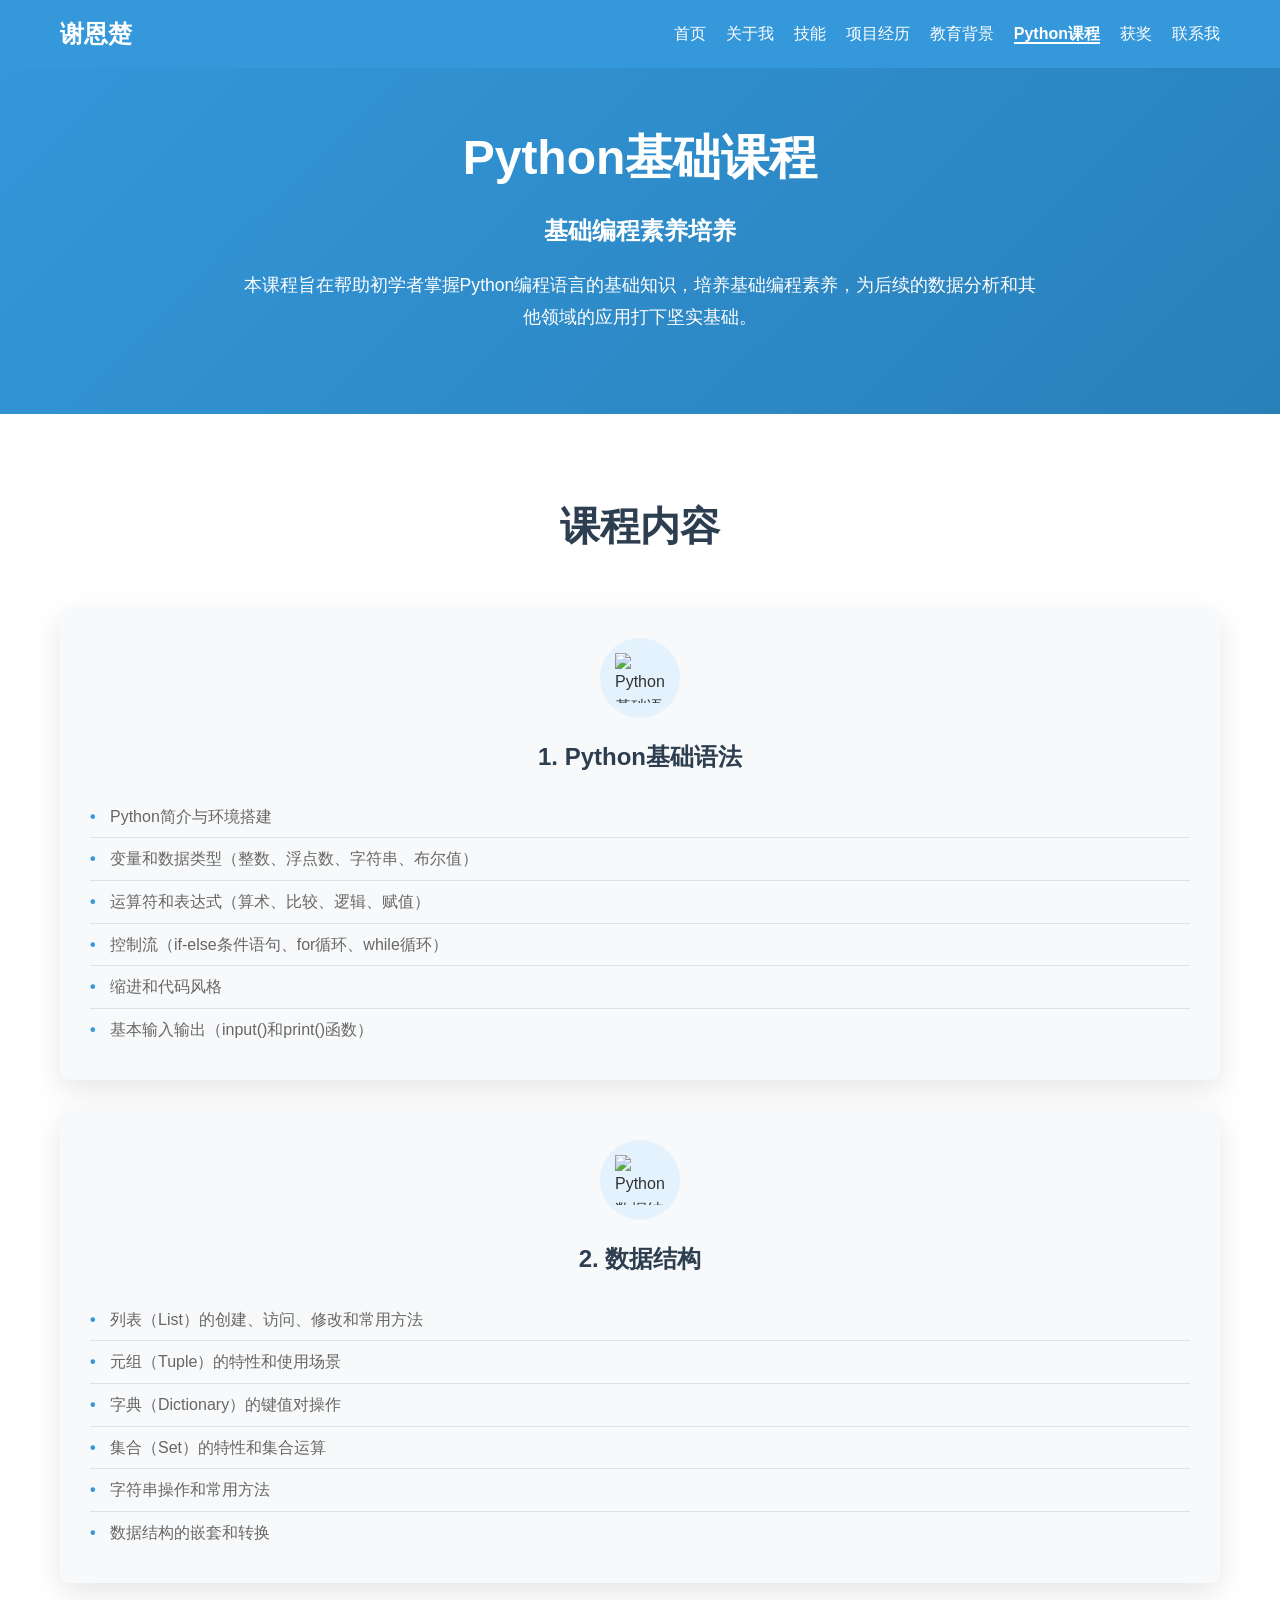
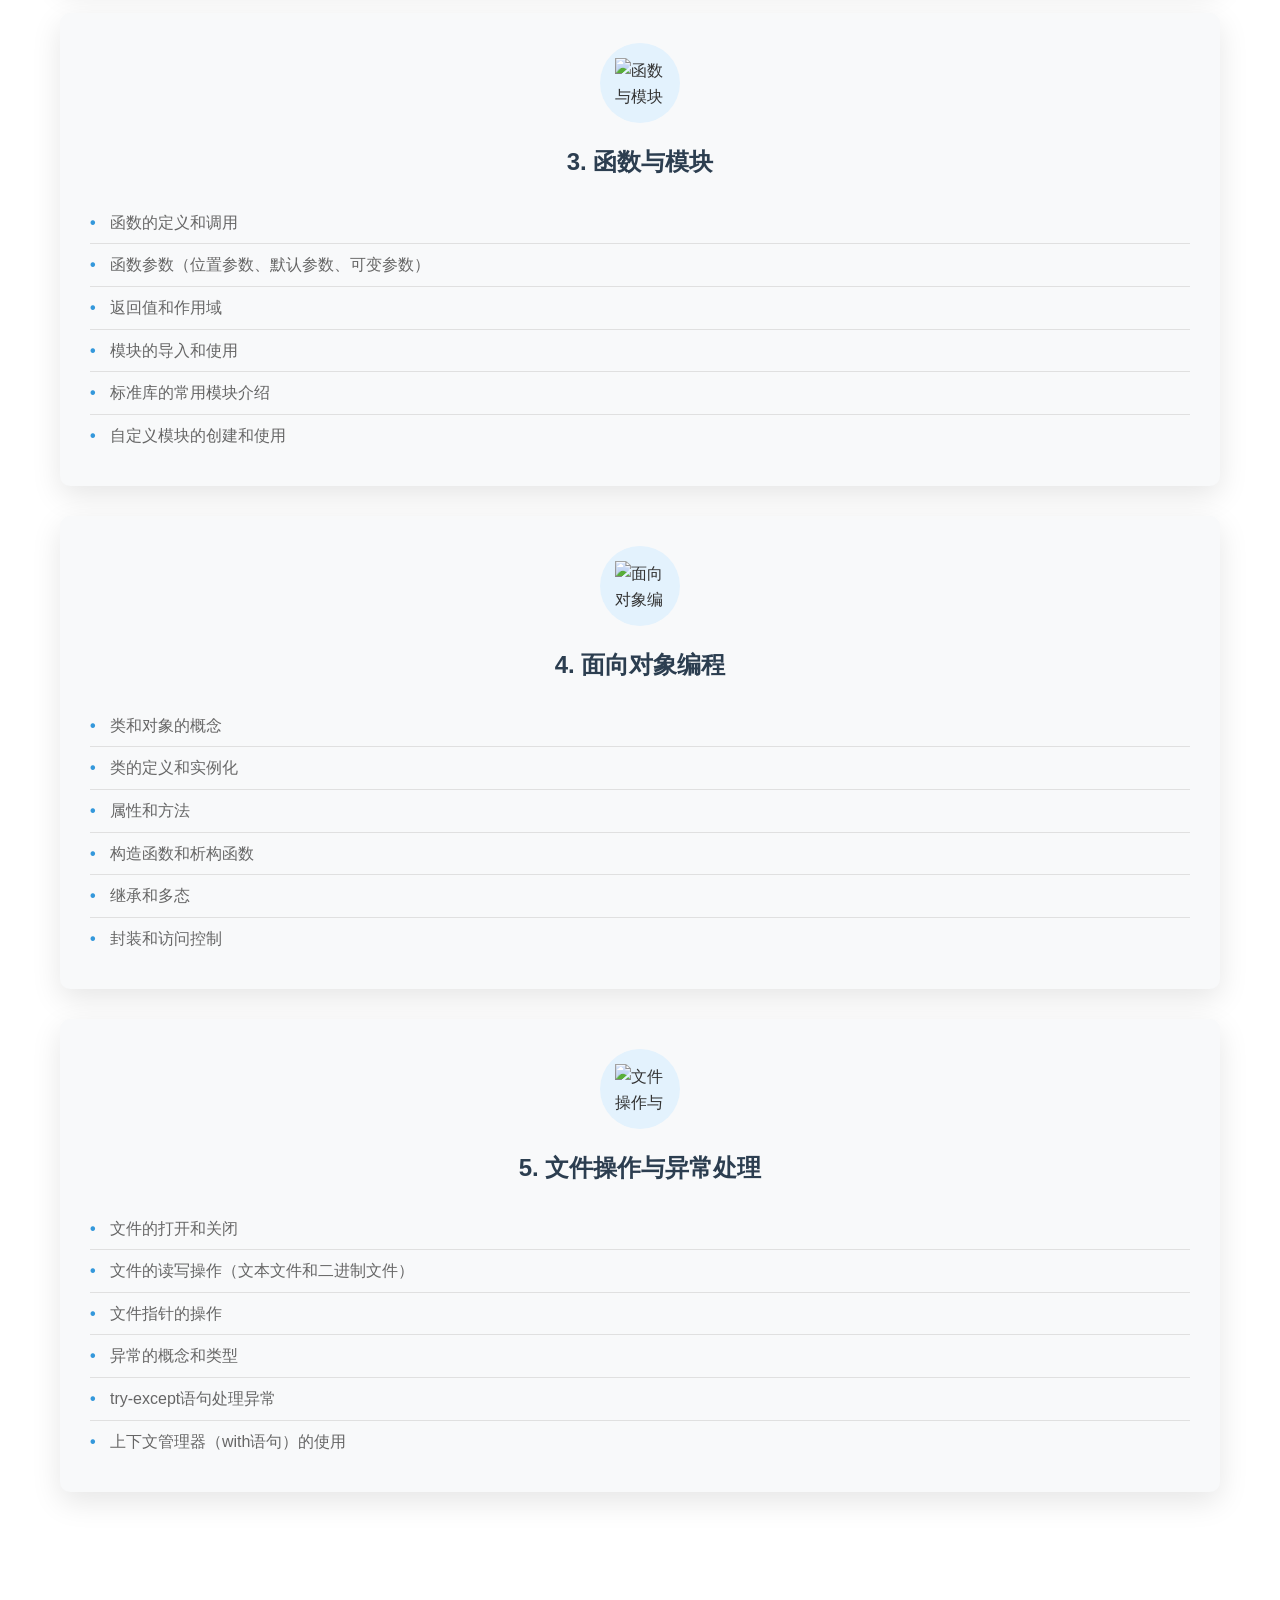
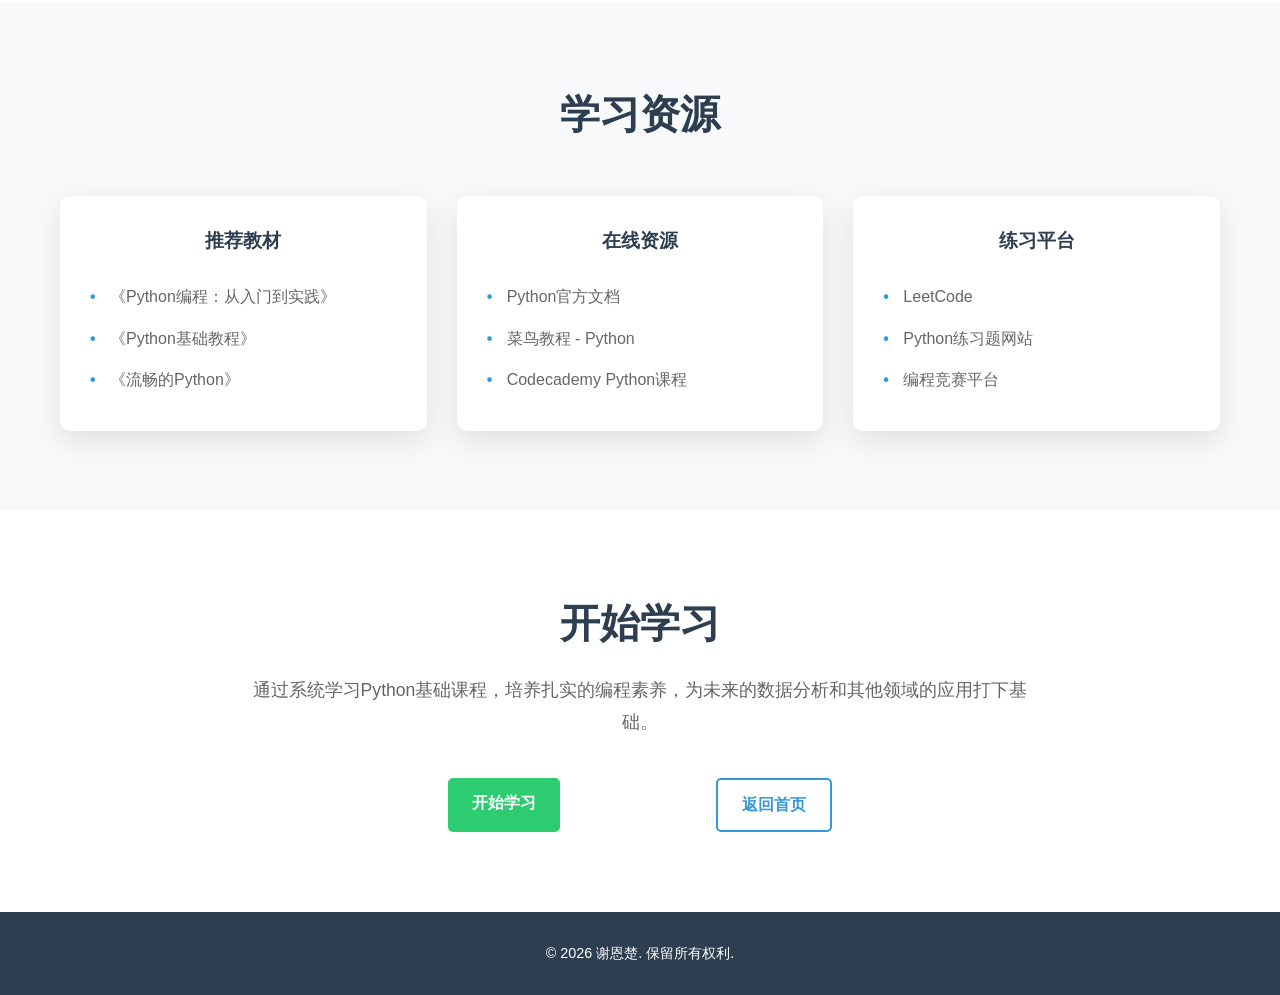
==== python-course.html @ 3d5e3418 "将Python课程移至独立页面并更新内容" ====
<!DOCTYPE html>
<html lang="zh-CN">
<head>
    <meta charset="UTF-8">
    <meta name="viewport" content="width=device-width, initial-scale=1.0">
    <title>Python基础课程 - 谢恩楚</title>
    <link rel="stylesheet" href="style.css">
</head>
<body>
    <!-- 导航栏 -->
    <nav class="navbar">
        <div class="container">
            <div class="navbar-brand">
                <a href="index.html">谢恩楚</a>
            </div>
            <ul class="navbar-nav">
                <li class="nav-item"><a href="index.html#home">首页</a></li>
                <li class="nav-item"><a href="index.html#about">关于我</a></li>
                <li class="nav-item"><a href="index.html#skills">技能</a></li>
                <li class="nav-item"><a href="index.html#projects">项目经历</a></li>
                <li class="nav-item"><a href="index.html#education">教育背景</a></li>
                <li class="nav-item"><a href="python-course.html" class="active">Python课程</a></li>
                <li class="nav-item"><a href="index.html#awards">获奖</a></li>
                <li class="nav-item"><a href="index.html#contact">联系我</a></li>
            </ul>
        </div>
    </nav>

    <!-- 课程标题区域 -->
    <section class="course-hero">
        <div class="container">
            <h1>Python基础课程</h1>
            <p class="course-subtitle">基础编程素养培养</p>
            <p class="course-description">本课程旨在帮助初学者掌握Python编程语言的基础知识，培养基础编程素养，为后续的数据分析和其他领域的应用打下坚实基础。</p>
        </div>
    </section>

    <!-- 课程模块 -->
    <section class="course-modules">
        <div class="container">
            <h2>课程内容</h2>
            
            <!-- 模块1：Python基础语法 -->
            <div class="module-card">
                <div class="module-icon">
                    <img src="https://trae-api-cn.mchost.guru/api/ide/v1/text_to_image?prompt=python%20basic%20syntax%20icon%20blue%20modern&image_size=square" alt="Python基础语法">
                </div>
                <h3>1. Python基础语法</h3>
                <ul class="module-content">
                    <li>Python简介与环境搭建</li>
                    <li>变量和数据类型（整数、浮点数、字符串、布尔值）</li>
                    <li>运算符和表达式（算术、比较、逻辑、赋值）</li>
                    <li>控制流（if-else条件语句、for循环、while循环）</li>
                    <li>缩进和代码风格</li>
                    <li>基本输入输出（input()和print()函数）</li>
                </ul>
            </div>

            <!-- 模块2：数据结构 -->
            <div class="module-card">
                <div class="module-icon">
                    <img src="https://trae-api-cn.mchost.guru/api/ide/v1/text_to_image?prompt=python%20data%20structures%20icon%20blue%20modern&image_size=square" alt="Python数据结构">
                </div>
                <h3>2. 数据结构</h3>
                <ul class="module-content">
                    <li>列表（List）的创建、访问、修改和常用方法</li>
                    <li>元组（Tuple）的特性和使用场景</li>
                    <li>字典（Dictionary）的键值对操作</li>
                    <li>集合（Set）的特性和集合运算</li>
                    <li>字符串操作和常用方法</li>
                    <li>数据结构的嵌套和转换</li>
                </ul>
            </div>

            <!-- 模块3：函数与模块 -->
            <div class="module-card">
                <div class="module-icon">
                    <img src="https://trae-api-cn.mchost.guru/api/ide/v1/text_to_image?prompt=python%20functions%20and%20modules%20icon%20blue%20modern&image_size=square" alt="函数与模块">
                </div>
                <h3>3. 函数与模块</h3>
                <ul class="module-content">
                    <li>函数的定义和调用</li>
                    <li>函数参数（位置参数、默认参数、可变参数）</li>
                    <li>返回值和作用域</li>
                    <li>模块的导入和使用</li>
                    <li>标准库的常用模块介绍</li>
                    <li>自定义模块的创建和使用</li>
                </ul>
            </div>

            <!-- 模块4：面向对象编程 -->
            <div class="module-card">
                <div class="module-icon">
                    <img src="https://trae-api-cn.mchost.guru/api/ide/v1/text_to_image?prompt=python%20object%20oriented%20programming%20icon%20blue%20modern&image_size=square" alt="面向对象编程">
                </div>
                <h3>4. 面向对象编程</h3>
                <ul class="module-content">
                    <li>类和对象的概念</li>
                    <li>类的定义和实例化</li>
                    <li>属性和方法</li>
                    <li>构造函数和析构函数</li>
                    <li>继承和多态</li>
                    <li>封装和访问控制</li>
                </ul>
            </div>

            <!-- 模块5：文件操作与异常处理 -->
            <div class="module-card">
                <div class="module-icon">
                    <img src="https://trae-api-cn.mchost.guru/api/ide/v1/text_to_image?prompt=python%20file%20handling%20and%20exception%20icon%20blue%20modern&image_size=square" alt="文件操作与异常处理">
                </div>
                <h3>5. 文件操作与异常处理</h3>
                <ul class="module-content">
                    <li>文件的打开和关闭</li>
                    <li>文件的读写操作（文本文件和二进制文件）</li>
                    <li>文件指针的操作</li>
                    <li>异常的概念和类型</li>
                    <li>try-except语句处理异常</li>
                    <li>上下文管理器（with语句）的使用</li>
                </ul>
            </div>
        </div>
    </section>

    <!-- 学习资源 -->
    <section class="learning-resources">
        <div class="container">
            <h2>学习资源</h2>
            <div class="resources-grid">
                <div class="resource-card">
                    <h3>推荐教材</h3>
                    <ul>
                        <li>《Python编程：从入门到实践》</li>
                        <li>《Python基础教程》</li>
                        <li>《流畅的Python》</li>
                    </ul>
                </div>
                <div class="resource-card">
                    <h3>在线资源</h3>
                    <ul>
                        <li>Python官方文档</li>
                        <li>菜鸟教程 - Python</li>
                        <li>Codecademy Python课程</li>
                    </ul>
                </div>
                <div class="resource-card">
                    <h3>练习平台</h3>
                    <ul>
                        <li>LeetCode</li>
                        <li>Python练习题网站</li>
                        <li>编程竞赛平台</li>
                    </ul>
                </div>
            </div>
        </div>
    </section>

    <!-- 课程操作 -->
    <section class="course-cta">
        <div class="container">
            <h2>开始学习</h2>
            <p>通过系统学习Python基础课程，培养扎实的编程素养，为未来的数据分析和其他领域的应用打下基础。</p>
            <div class="cta-buttons">
                <a href="#" class="btn btn-primary">开始学习</a>
                <a href="#" class="btn btn-secondary">下载资料</a>
                <a href="index.html" class="btn btn-outline">返回首页</a>
            </div>
        </div>
    </section>

    <!-- 页脚 -->
    <footer class="footer">
        <div class="container">
            <p>&copy; 2026 谢恩楚. 保留所有权利.</p>
        </div>
    </footer>

    <style>
        /* 课程页面特有样式 */
        .course-hero {
            background: linear-gradient(135deg, #3498db, #2980b9);
            color: white;
            padding: 120px 0 80px;
            text-align: center;
        }
        
        .course-hero h1 {
            font-size: 3rem;
            margin-bottom: 15px;
        }
        
        .course-subtitle {
            font-size: 1.5rem;
            margin-bottom: 20px;
            font-weight: bold;
        }
        
        .course-description {
            font-size: 1.1rem;
            max-width: 800px;
            margin: 0 auto;
            line-height: 1.8;
        }
        
        .course-modules {
            padding: 80px 0;
            background-color: white;
        }
        
        .course-modules h2 {
            text-align: center;
            margin-bottom: 50px;
            color: #2c3e50;
            font-size: 2.5rem;
        }
        
        .module-card {
            background-color: #f8f9fa;
            padding: 30px;
            border-radius: 10px;
            box-shadow: 0 10px 30px rgba(0, 0, 0, 0.1);
            margin-bottom: 30px;
            transition: transform 0.3s, box-shadow 0.3s;
        }
        
        .module-card:hover {
            transform: translateY(-10px);
            box-shadow: 0 15px 35px rgba(0, 0, 0, 0.15);
        }
        
        .module-icon {
            width: 80px;
            height: 80px;
            margin: 0 auto 20px;
            display: flex;
            align-items: center;
            justify-content: center;
            background-color: #e3f2fd;
            border-radius: 50%;
        }
        
        .module-icon img {
            width: 50px;
            height: 50px;
            object-fit: contain;
        }
        
        .module-card h3 {
            text-align: center;
            margin-bottom: 20px;
            color: #2c3e50;
            font-size: 1.5rem;
        }
        
        .module-content {
            list-style: none;
        }
        
        .module-content li {
            padding: 8px 0;
            border-bottom: 1px solid #e0e0e0;
            color: #666;
            position: relative;
            padding-left: 20px;
        }
        
        .module-content li::before {
            content: "•";
            color: #3498db;
            font-weight: bold;
            position: absolute;
            left: 0;
        }
        
        .module-content li:last-child {
            border-bottom: none;
        }
        
        .learning-resources {
            padding: 80px 0;
            background-color: #f8f9fa;
        }
        
        .learning-resources h2 {
            text-align: center;
            margin-bottom: 50px;
            color: #2c3e50;
            font-size: 2.5rem;
        }
        
        .resources-grid {
            display: grid;
            grid-template-columns: repeat(auto-fit, minmax(300px, 1fr));
            gap: 30px;
        }
        
        .resource-card {
            background-color: white;
            padding: 30px;
            border-radius: 10px;
            box-shadow: 0 10px 30px rgba(0, 0, 0, 0.1);
        }
        
        .resource-card h3 {
            margin-bottom: 20px;
            color: #2c3e50;
            text-align: center;
        }
        
        .resource-card ul {
            list-style: none;
        }
        
        .resource-card li {
            padding: 8px 0;
            color: #666;
            position: relative;
            padding-left: 20px;
        }
        
        .resource-card li::before {
            content: "•";
            color: #3498db;
            font-weight: bold;
            position: absolute;
            left: 0;
        }
        
        .course-cta {
            padding: 80px 0;
            background-color: white;
            text-align: center;
        }
        
        .course-cta h2 {
            margin-bottom: 20px;
            color: #2c3e50;
            font-size: 2.5rem;
        }
        
        .course-cta p {
            max-width: 800px;
            margin: 0 auto 40px;
            font-size: 1.1rem;
            color: #666;
            line-height: 1.8;
        }
        
        .cta-buttons {
            display: flex;
            justify-content: center;
            gap: 20px;
            flex-wrap: wrap;
        }
        
        .btn-outline {
            background-color: transparent;
            color: #3498db;
            border: 2px solid #3498db;
        }
        
        .btn-outline:hover {
            background-color: #3498db;
            color: white;
        }
        
        .navbar-nav .active {
            font-weight: bold;
            border-bottom: 2px solid white;
        }
        
        @media (max-width: 768px) {
            .course-hero h1 {
                font-size: 2.5rem;
            }
            
            .course-subtitle {
                font-size: 1.2rem;
            }
            
            .cta-buttons {
                flex-direction: column;
                align-items: center;
            }
        }
    </style>
</body>
</html>
---- style.css ----
/* 全局样式 */
* {
    margin: 0;
    padding: 0;
    box-sizing: border-box;
}

body {
    font-family: Arial, sans-serif;
    line-height: 1.6;
    color: #333;
    background-color: #f5f5f5;
}

.container {
    max-width: 1200px;
    margin: 0 auto;
    padding: 0 20px;
}

/* 导航栏 */
.navbar {
    background-color: #3498db;
    color: white;
    padding: 15px 0;
    position: fixed;
    width: 100%;
    top: 0;
    z-index: 1000;
}

.navbar .container {
    display: flex;
    justify-content: space-between;
    align-items: center;
}

.navbar-brand a {
    color: white;
    text-decoration: none;
    font-size: 1.5rem;
    font-weight: bold;
}

.navbar-nav {
    display: flex;
    list-style: none;
}

.nav-item {
    margin-left: 20px;
}

.nav-item a {
    color: white;
    text-decoration: none;
    font-size: 1rem;
    transition: color 0.3s;
}

.nav-item a:hover {
    color: #ecf0f1;
}

/* 英雄区域 */
.hero {
    background: linear-gradient(135deg, #3498db, #2980b9);
    color: white;
    padding: 150px 0 100px;
    text-align: center;
    position: relative;
    overflow: hidden;
}

.hero-content {
    position: relative;
    z-index: 2;
}

.hero h1 {
    font-size: 3rem;
    margin-bottom: 10px;
}

.hero-subtitle {
    font-size: 1.5rem;
    margin-bottom: 15px;
}

.hero-description {
    font-size: 1.1rem;
    margin-bottom: 10px;
}

.hero-achievement {
    font-size: 1.1rem;
    margin-bottom: 30px;
    font-weight: bold;
}

.hero-buttons {
    display: flex;
    justify-content: center;
    gap: 20px;
}

.btn {
    display: inline-block;
    padding: 12px 24px;
    border-radius: 5px;
    text-decoration: none;
    font-weight: bold;
    transition: all 0.3s;
    cursor: pointer;
    border: none;
}

.btn-primary {
    background-color: #2ecc71;
    color: white;
}

.btn-primary:hover {
    background-color: #27ae60;
    transform: translateY(-2px);
}

.btn-secondary {
    background-color: transparent;
    color: white;
    border: 2px solid white;
}

.btn-secondary:hover {
    background-color: white;
    color: #3498db;
    transform: translateY(-2px);
}

.floating-shape {
    position: absolute;
    border-radius: 50%;
    background: rgba(255, 255, 255, 0.1);
    animation: float 6s ease-in-out infinite;
}

.shape-1 {
    width: 200px;
    height: 200px;
    top: 20%;
    left: 10%;
    animation-delay: 0s;
}

.shape-2 {
    width: 150px;
    height: 150px;
    bottom: 20%;
    right: 15%;
    animation-delay: 2s;
}

.shape-3 {
    width: 100px;
    height: 100px;
    top: 60%;
    left: 70%;
    animation-delay: 4s;
}

@keyframes float {
    0%, 100% {
        transform: translateY(0);
    }
    50% {
        transform: translateY(-20px);
    }
}

/* 通用部分样式 */
section {
    padding: 80px 0;
}

section h2 {
    text-align: center;
    margin-bottom: 40px;
    color: #2c3e50;
    font-size: 2.5rem;
}

/* 关于我 */
.about {
    background-color: white;
}

.about-content {
    display: flex;
    gap: 40px;
    align-items: center;
}

.about-text {
    flex: 1;
}

.about-text p {
    margin-bottom: 15px;
    font-size: 1.1rem;
    line-height: 1.8;
}

.about-image {
    flex: 1;
}

.about-image img {
    width: 100%;
    border-radius: 10px;
    box-shadow: 0 10px 30px rgba(0, 0, 0, 0.1);
}

/* 技能 */
.skills {
    background-color: #f8f9fa;
}

.skills-grid {
    display: grid;
    grid-template-columns: repeat(auto-fit, minmax(250px, 1fr));
    gap: 30px;
}

.skill-card {
    background-color: white;
    padding: 30px;
    border-radius: 10px;
    box-shadow: 0 10px 30px rgba(0, 0, 0, 0.1);
    text-align: center;
    transition: transform 0.3s, box-shadow 0.3s;
}

.skill-card:hover {
    transform: translateY(-10px);
    box-shadow: 0 15px 35px rgba(0, 0, 0, 0.15);
}

.skill-icon {
    width: 80px;
    height: 80px;
    margin: 0 auto 20px;
    display: flex;
    align-items: center;
    justify-content: center;
    background-color: #e3f2fd;
    border-radius: 50%;
}

.skill-icon img {
    width: 50px;
    height: 50px;
    object-fit: contain;
}

.skill-card h3 {
    margin-bottom: 15px;
    color: #2c3e50;
}

.skill-card p {
    color: #666;
    line-height: 1.6;
}

/* 项目经历 */
.projects {
    background-color: white;
}

.projects-grid {
    display: grid;
    grid-template-columns: repeat(auto-fit, minmax(350px, 1fr));
    gap: 30px;
}

.project-card {
    background-color: #f8f9fa;
    border-radius: 10px;
    overflow: hidden;
    box-shadow: 0 10px 30px rgba(0, 0, 0, 0.1);
    transition: transform 0.3s, box-shadow 0.3s;
}

.project-card:hover {
    transform: translateY(-10px);
    box-shadow: 0 15px 35px rgba(0, 0, 0, 0.15);
}

.project-image {
    height: 200px;
    overflow: hidden;
}

.project-image img {
    width: 100%;
    height: 100%;
    object-fit: cover;
    transition: transform 0.5s;
}

.project-card:hover .project-image img {
    transform: scale(1.1);
}

.project-content {
    padding: 25px;
}

.project-content h3 {
    margin-bottom: 10px;
    color: #2c3e50;
}

.project-role {
    color: #3498db;
    font-weight: bold;
    margin-bottom: 10px;
}

.project-description {
    margin-bottom: 15px;
    color: #666;
    line-height: 1.6;
}

.project-tags {
    display: flex;
    flex-wrap: wrap;
    gap: 8px;
}

.tag {
    background-color: #e3f2fd;
    color: #3498db;
    padding: 5px 12px;
    border-radius: 20px;
    font-size: 0.8rem;
    font-weight: bold;
}

/* 教育背景 */
.education {
    background-color: #f8f9fa;
}

.education-card {
    background-color: white;
    padding: 40px;
    border-radius: 10px;
    box-shadow: 0 10px 30px rgba(0, 0, 0, 0.1);
    display: flex;
    gap: 30px;
    align-items: center;
}

.education-icon {
    width: 100px;
    height: 100px;
    display: flex;
    align-items: center;
    justify-content: center;
    background-color: #e3f2fd;
    border-radius: 50%;
}

.education-icon img {
    width: 60px;
    height: 60px;
    object-fit: contain;
}

.education-content h3 {
    margin-bottom: 5px;
    color: #2c3e50;
}

.education-major {
    color: #3498db;
    font-weight: bold;
    margin-bottom: 5px;
}

.education-period {
    color: #666;
    margin-bottom: 15px;
}

.education-description {
    color: #666;
    line-height: 1.6;
}

/* 获奖经历 */
.awards {
    background-color: #f8f9fa;
}

.award-card {
    background-color: white;
    padding: 40px;
    border-radius: 10px;
    box-shadow: 0 10px 30px rgba(0, 0, 0, 0.1);
    display: flex;
    gap: 30px;
    align-items: center;
    max-width: 600px;
    margin: 0 auto;
}

.award-icon {
    width: 100px;
    height: 100px;
    display: flex;
    align-items: center;
    justify-content: center;
    background-color: #e3f2fd;
    border-radius: 50%;
}

.award-icon img {
    width: 60px;
    height: 60px;
    object-fit: contain;
}

.award-content h3 {
    margin-bottom: 5px;
    color: #2c3e50;
}

.award-date {
    color: #666;
    margin-top: 10px;
}

/* 联系我 */
.contact {
    background-color: white;
}

.contact-content {
    display: grid;
    grid-template-columns: 1fr 1fr;
    gap: 40px;
}

.contact-info {
    background-color: #f8f9fa;
    padding: 40px;
    border-radius: 10px;
    box-shadow: 0 10px 30px rgba(0, 0, 0, 0.1);
}

.contact-info p {
    margin-bottom: 15px;
    font-size: 1.1rem;
}

.contact-social {
    margin-top: 30px;
    display: flex;
    gap: 15px;
}

.social-link {
    display: inline-flex;
    align-items: center;
    justify-content: center;
    width: 50px;
    height: 50px;
    background-color: #e3f2fd;
    border-radius: 50%;
    transition: transform 0.3s, background-color 0.3s;
}

.social-link:hover {
    transform: translateY(-5px);
    background-color: #bbdefb;
}

.social-link img {
    width: 25px;
    height: 25px;
    object-fit: contain;
}

.contact-form {
    background-color: #f8f9fa;
    padding: 40px;
    border-radius: 10px;
    box-shadow: 0 10px 30px rgba(0, 0, 0, 0.1);
}

.form-group {
    margin-bottom: 20px;
}

.form-group label {
    display: block;
    margin-bottom: 8px;
    font-weight: bold;
    color: #2c3e50;
}

.form-group input,
.form-group textarea {
    width: 100%;
    padding: 12px;
    border: 1px solid #ddd;
    border-radius: 5px;
    font-size: 1rem;
    transition: border-color 0.3s;
}

.form-group input:focus,
.form-group textarea:focus {
    outline: none;
    border-color: #3498db;
    box-shadow: 0 0 0 3px rgba(52, 152, 219, 0.1);
}

.form-group textarea {
    resize: vertical;
    min-height: 150px;
}

/* 页脚 */
.footer {
    background-color: #2c3e50;
    color: white;
    text-align: center;
    padding: 30px 0;
}

.footer p {
    margin: 0;
    font-size: 0.9rem;
}

/* 响应式设计 */
@media (max-width: 768px) {
    .navbar .container {
        flex-direction: column;
        align-items: flex-start;
    }
    
    .navbar-nav {
        margin-top: 15px;
        flex-wrap: wrap;
    }
    
    .nav-item {
        margin: 5px 10px 5px 0;
    }
    
    .hero {
        padding: 120px 0 80px;
    }
    
    .hero h1 {
        font-size: 2.5rem;
    }
    
    .hero-buttons {
        flex-direction: column;
        align-items: center;
    }
    
    .about-content {
        flex-direction: column;
        text-align: center;
    }
    
    .education-card,
    .award-card {
        flex-direction: column;
        text-align: center;
    }
    
    .contact-content {
        grid-template-columns: 1fr;
    }
    
    .course-cta {
        flex-direction: column;
        align-items: center;
    }
}

@media (max-width: 480px) {
    section h2 {
        font-size: 2rem;
    }
    
    .hero h1 {
        font-size: 2rem;
    }
    
    .hero-subtitle {
        font-size: 1.2rem;
    }
    
    .projects-grid {
        grid-template-columns: 1fr;
    }
    
    .course-modules {
        grid-template-columns: 1fr;
    }
}
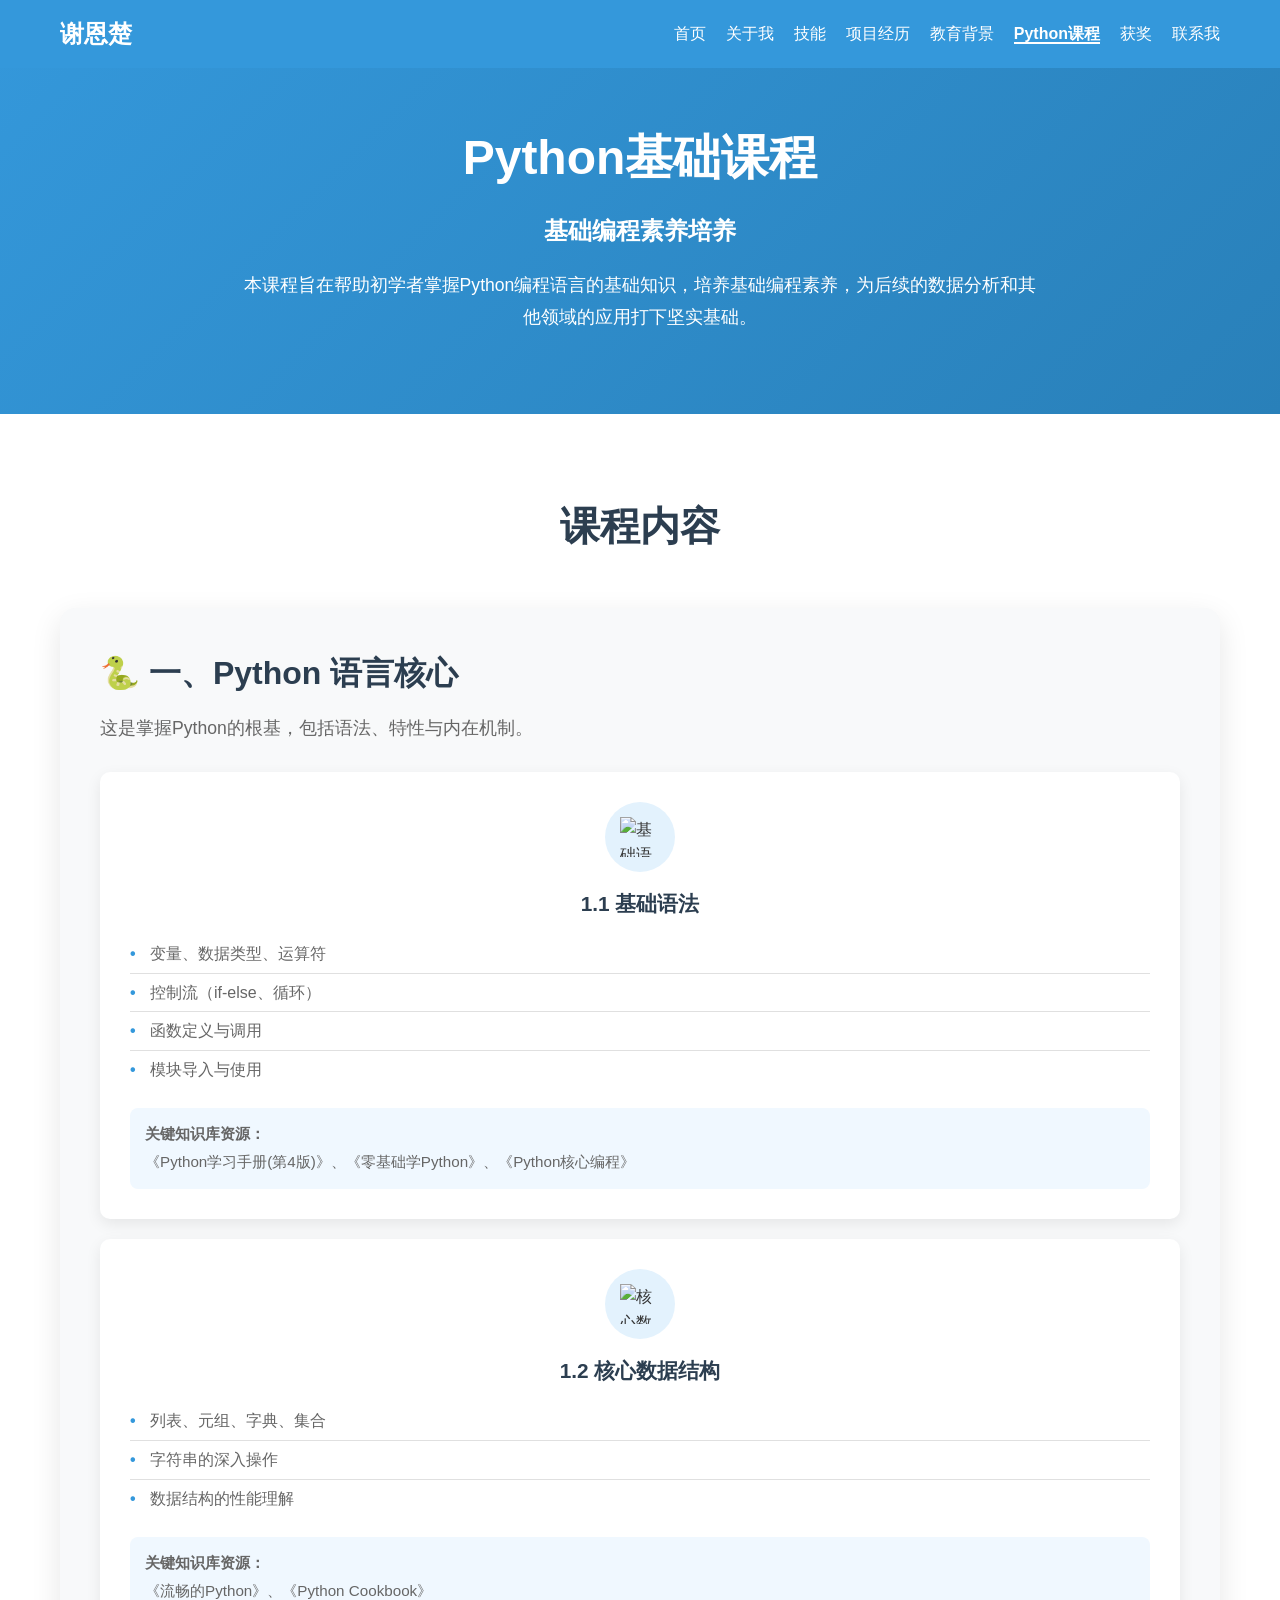
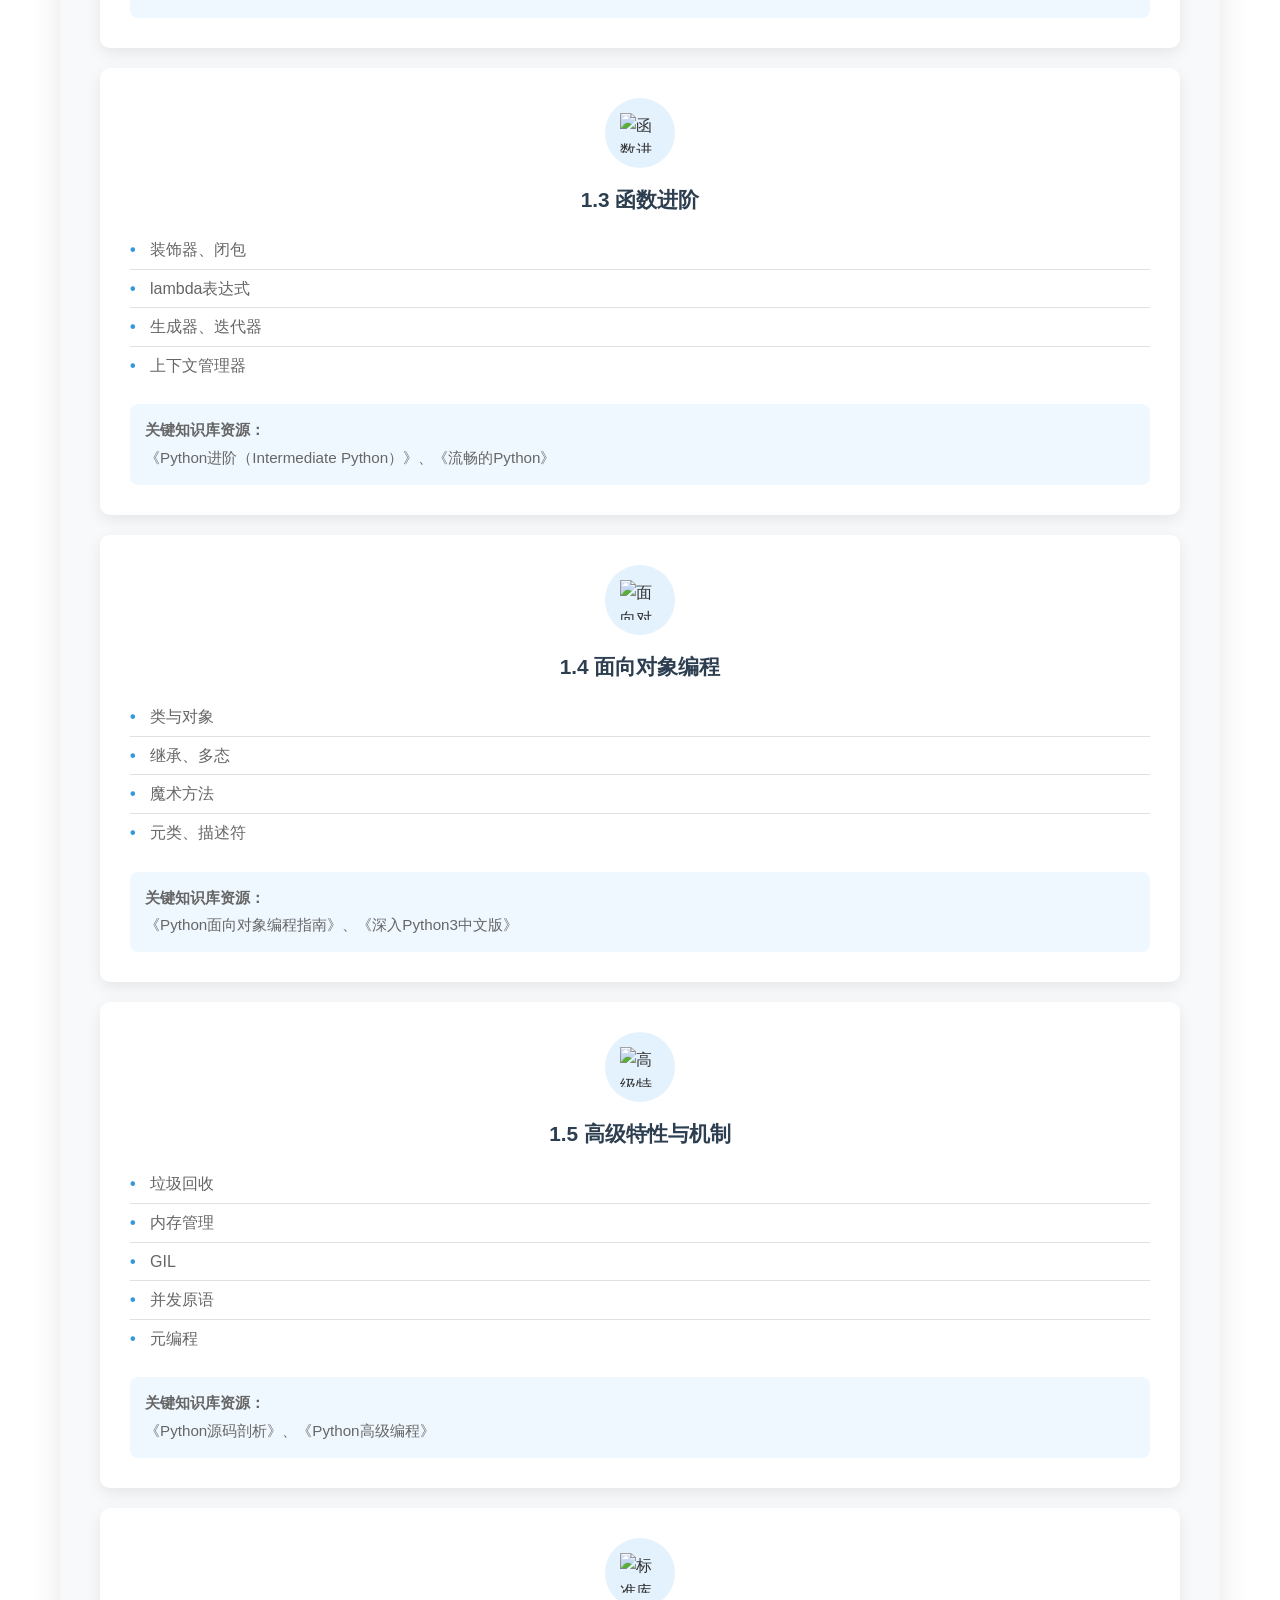
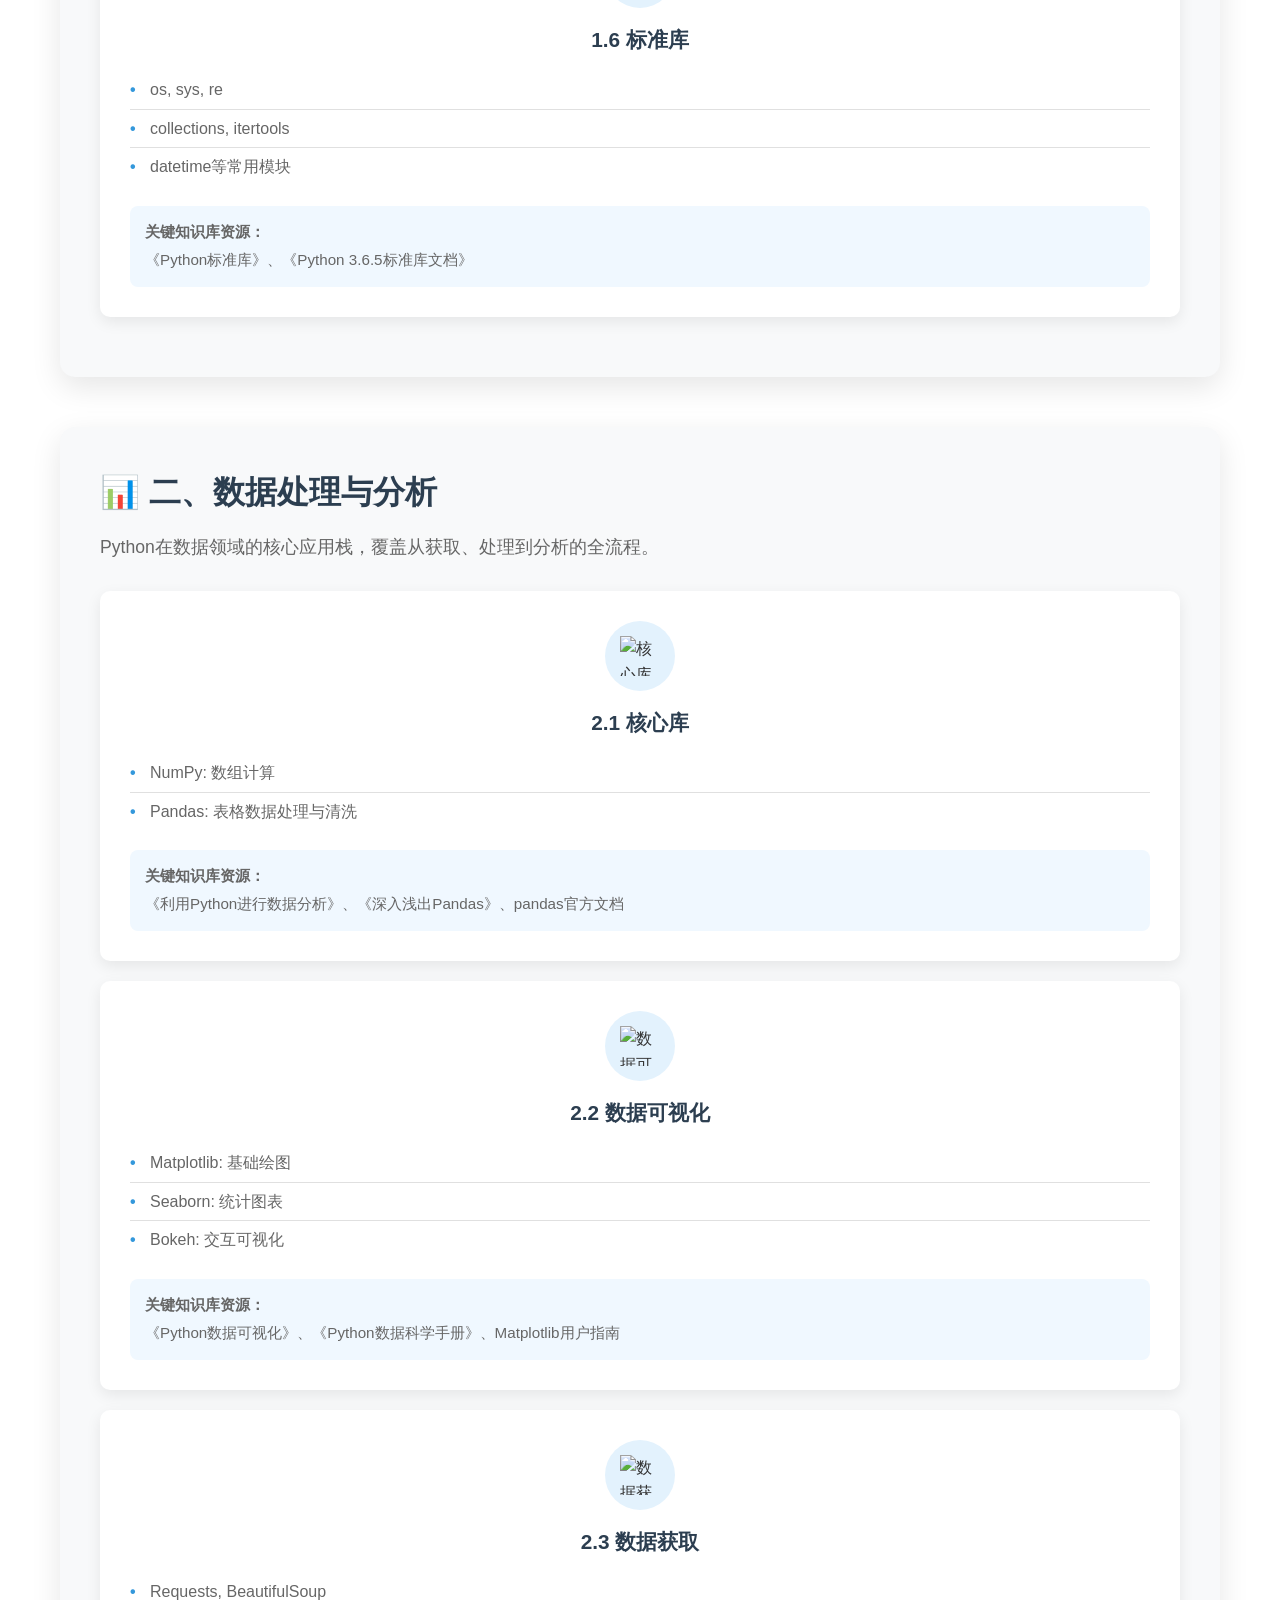
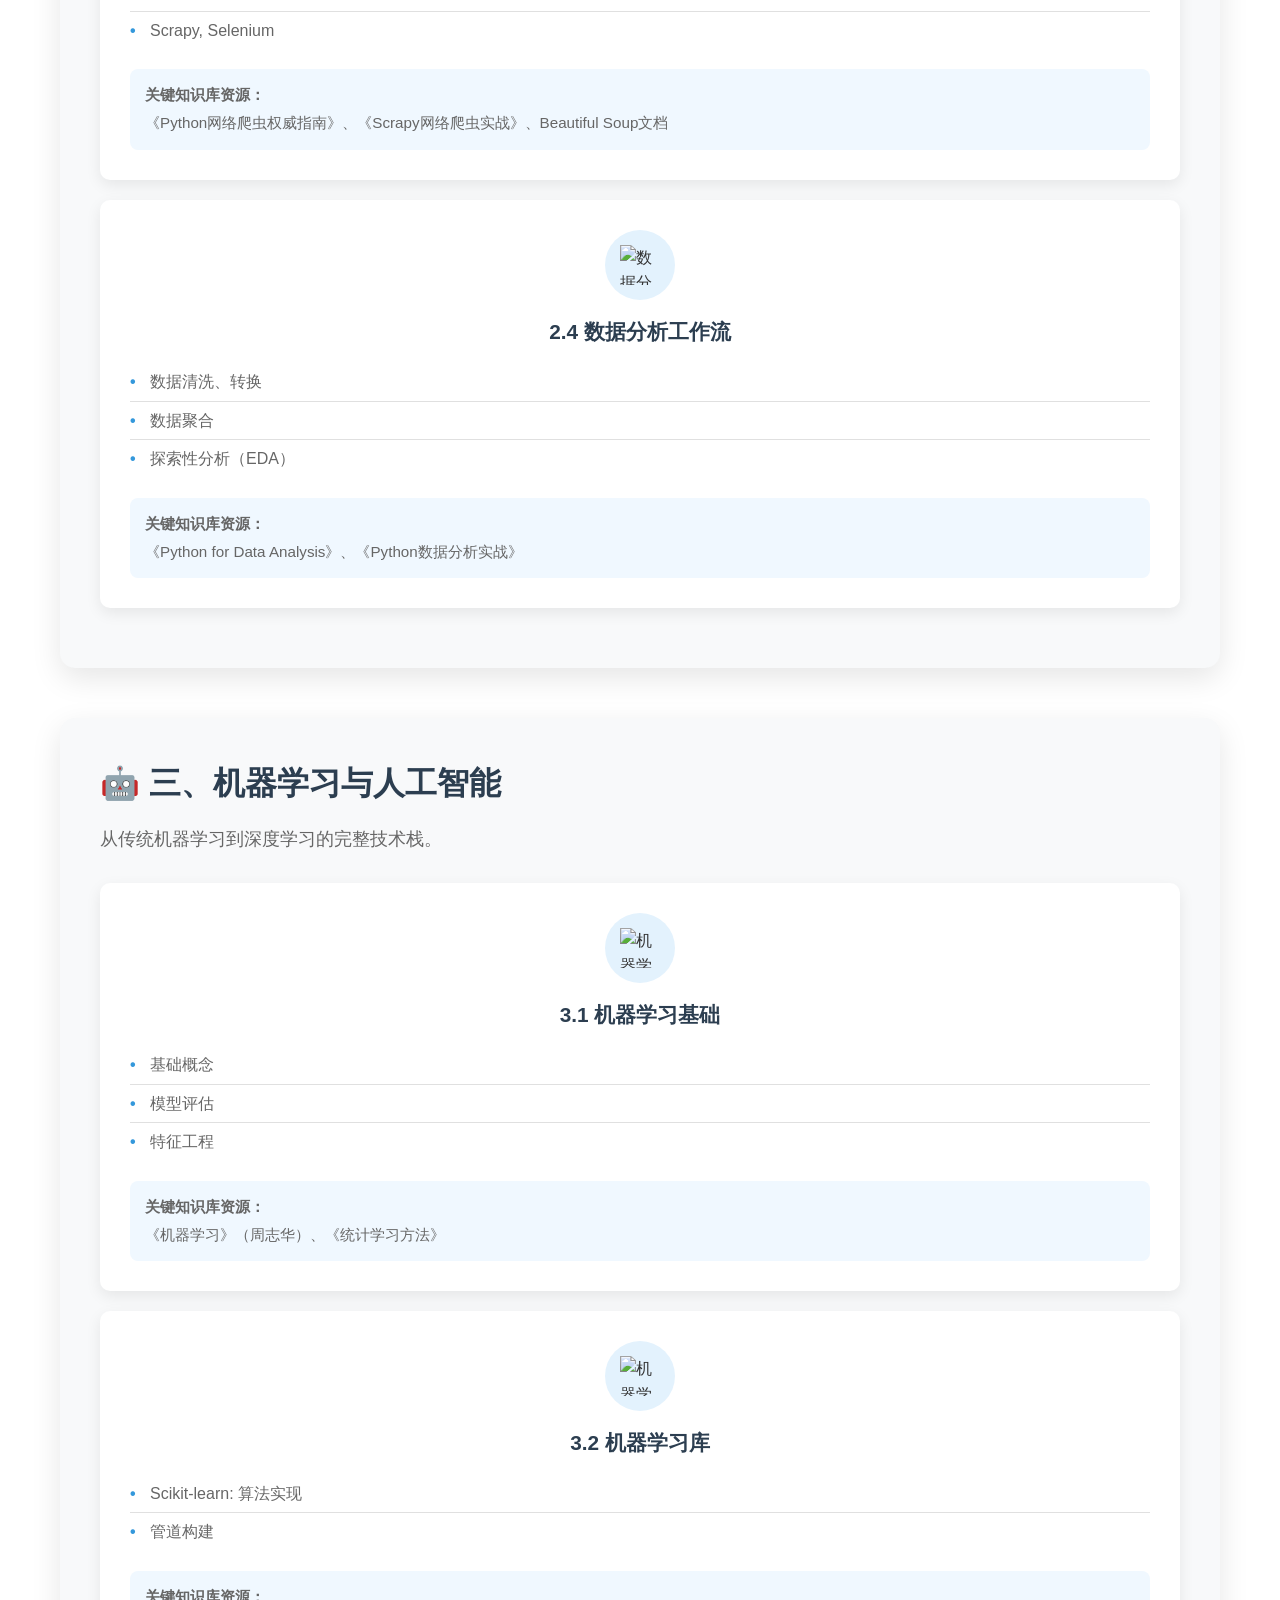
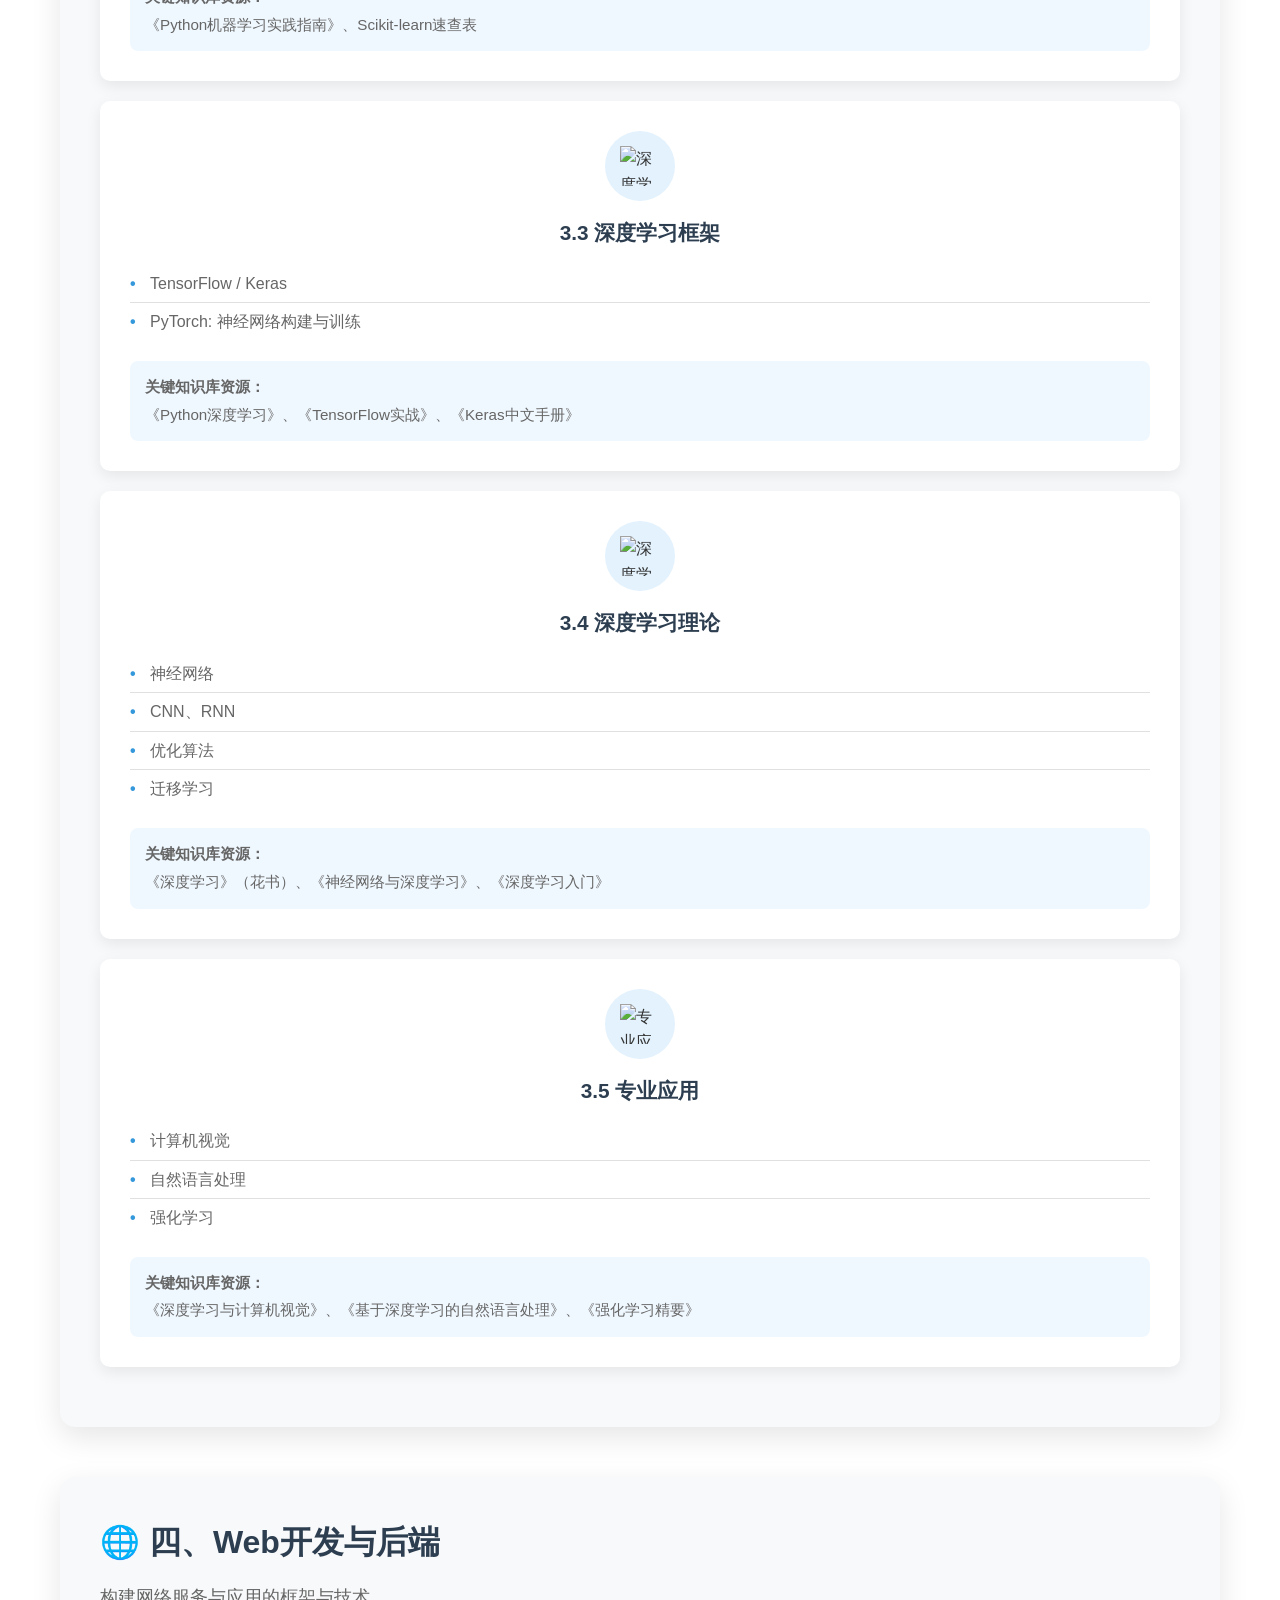
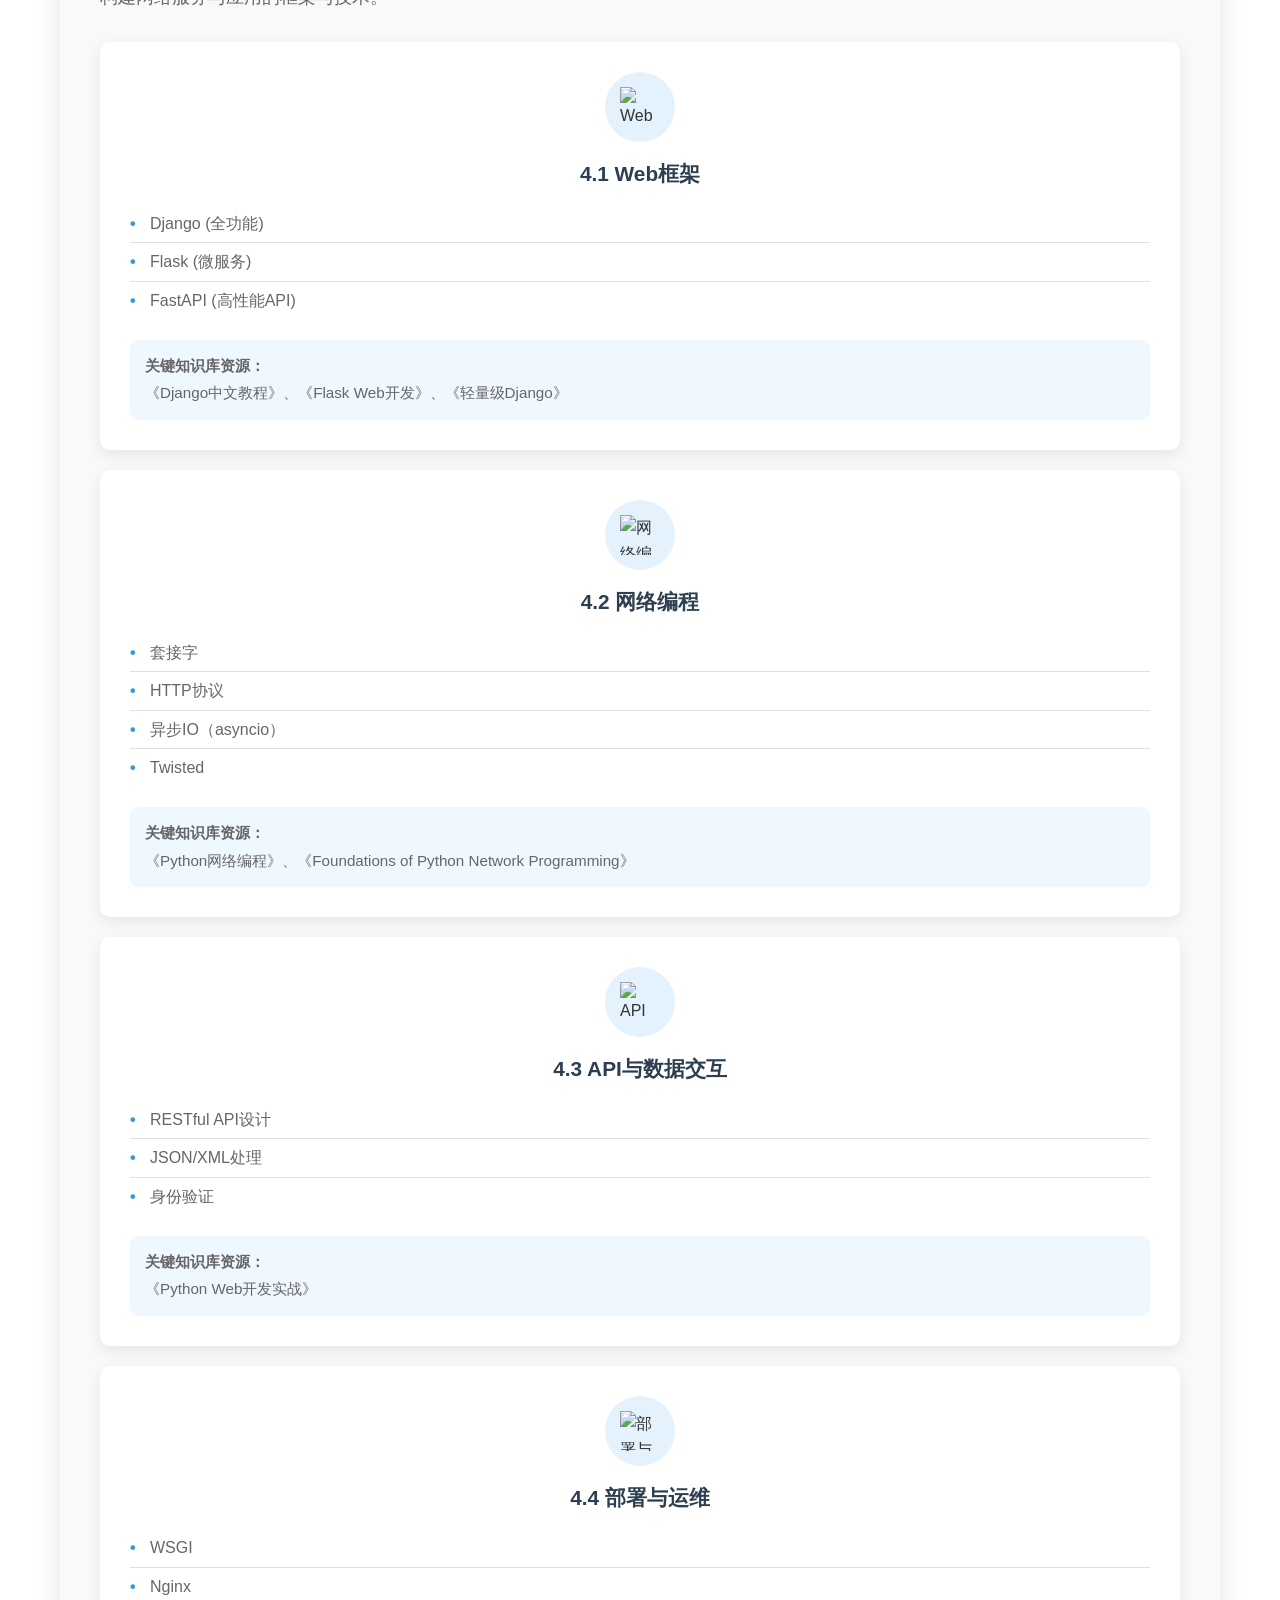
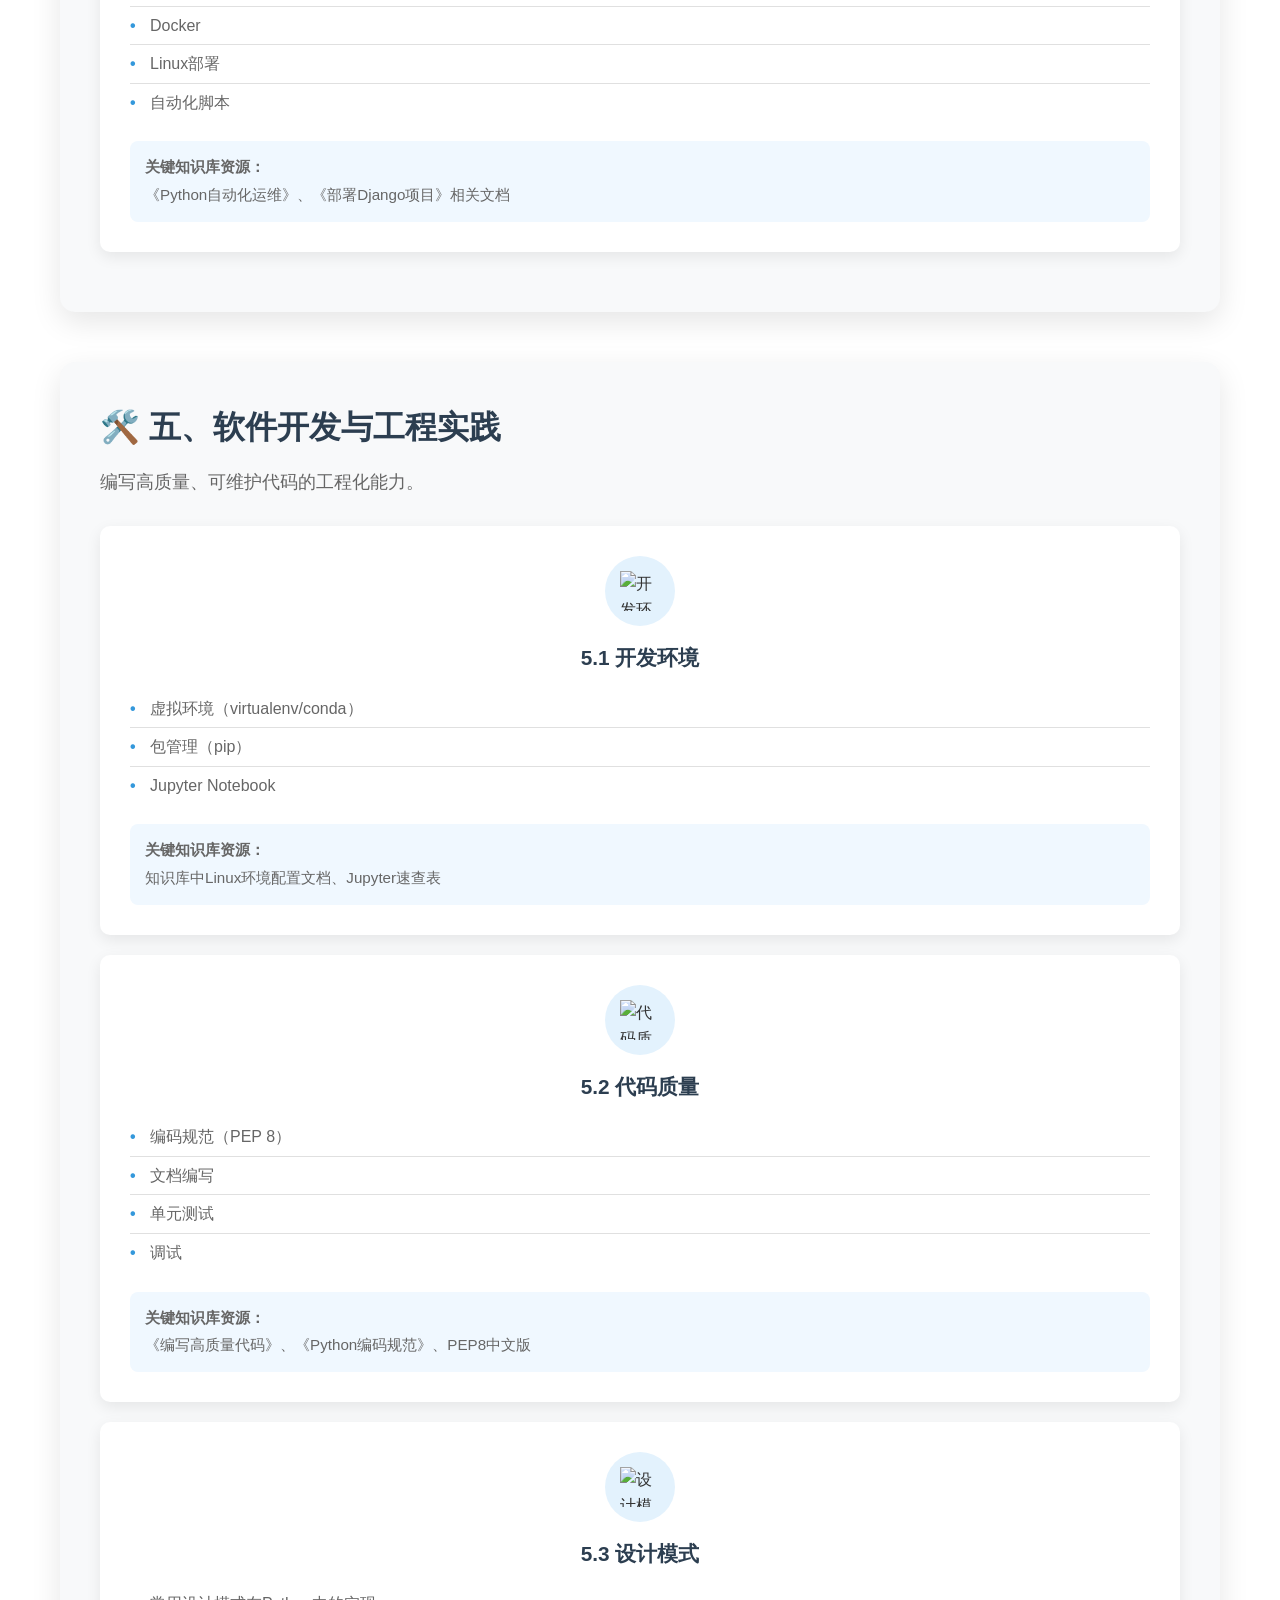
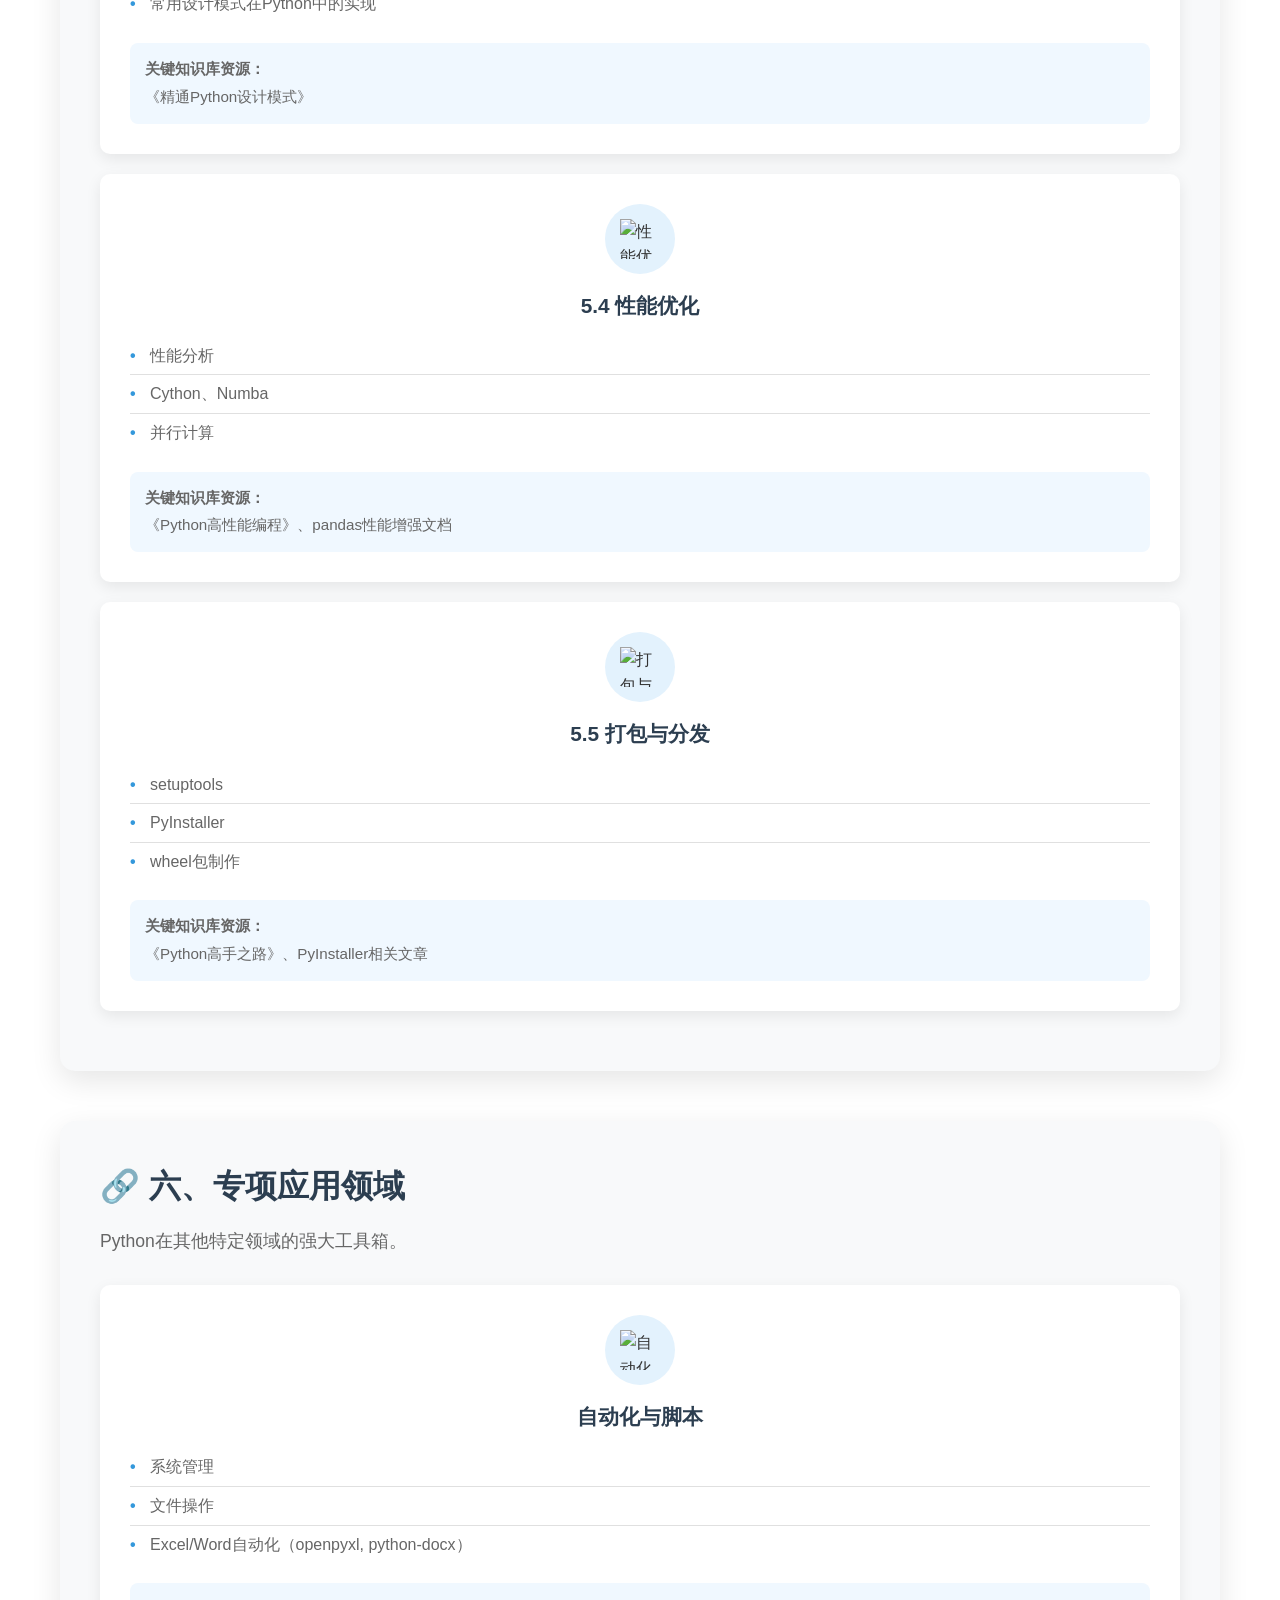
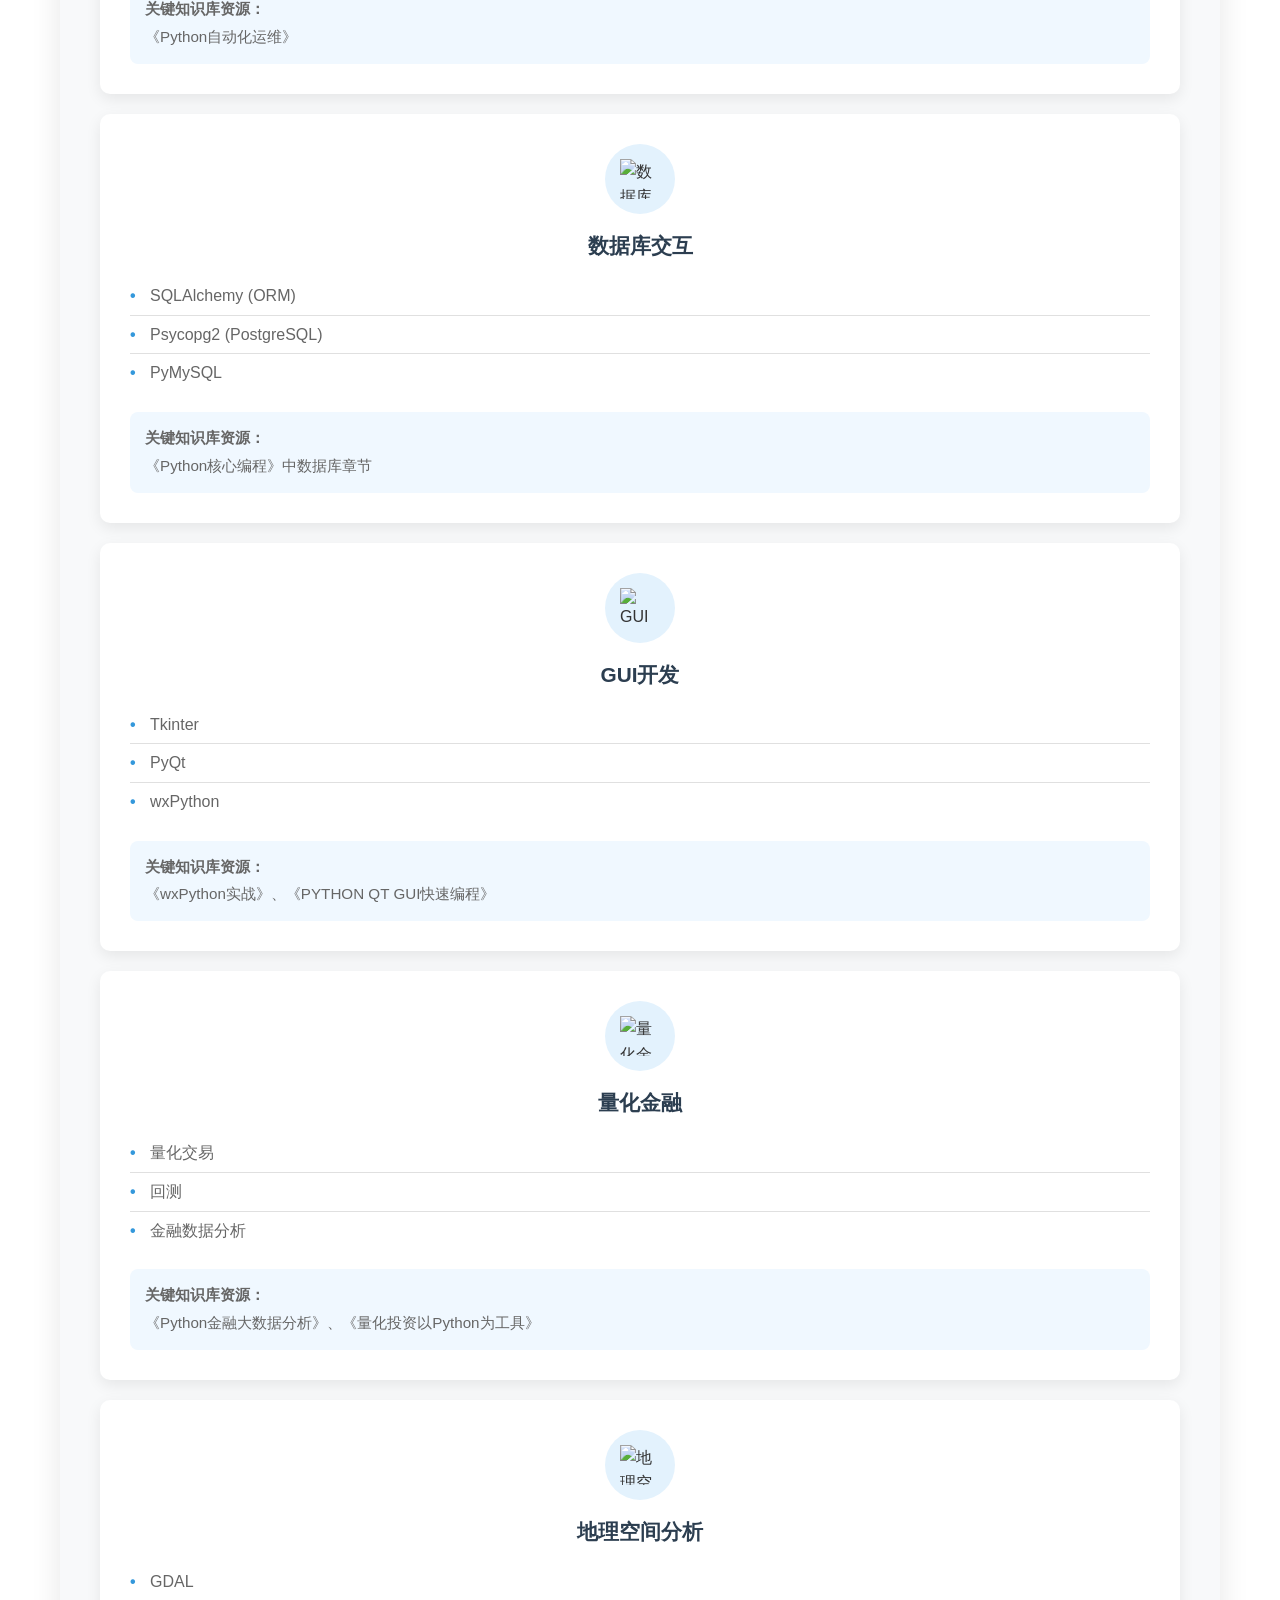
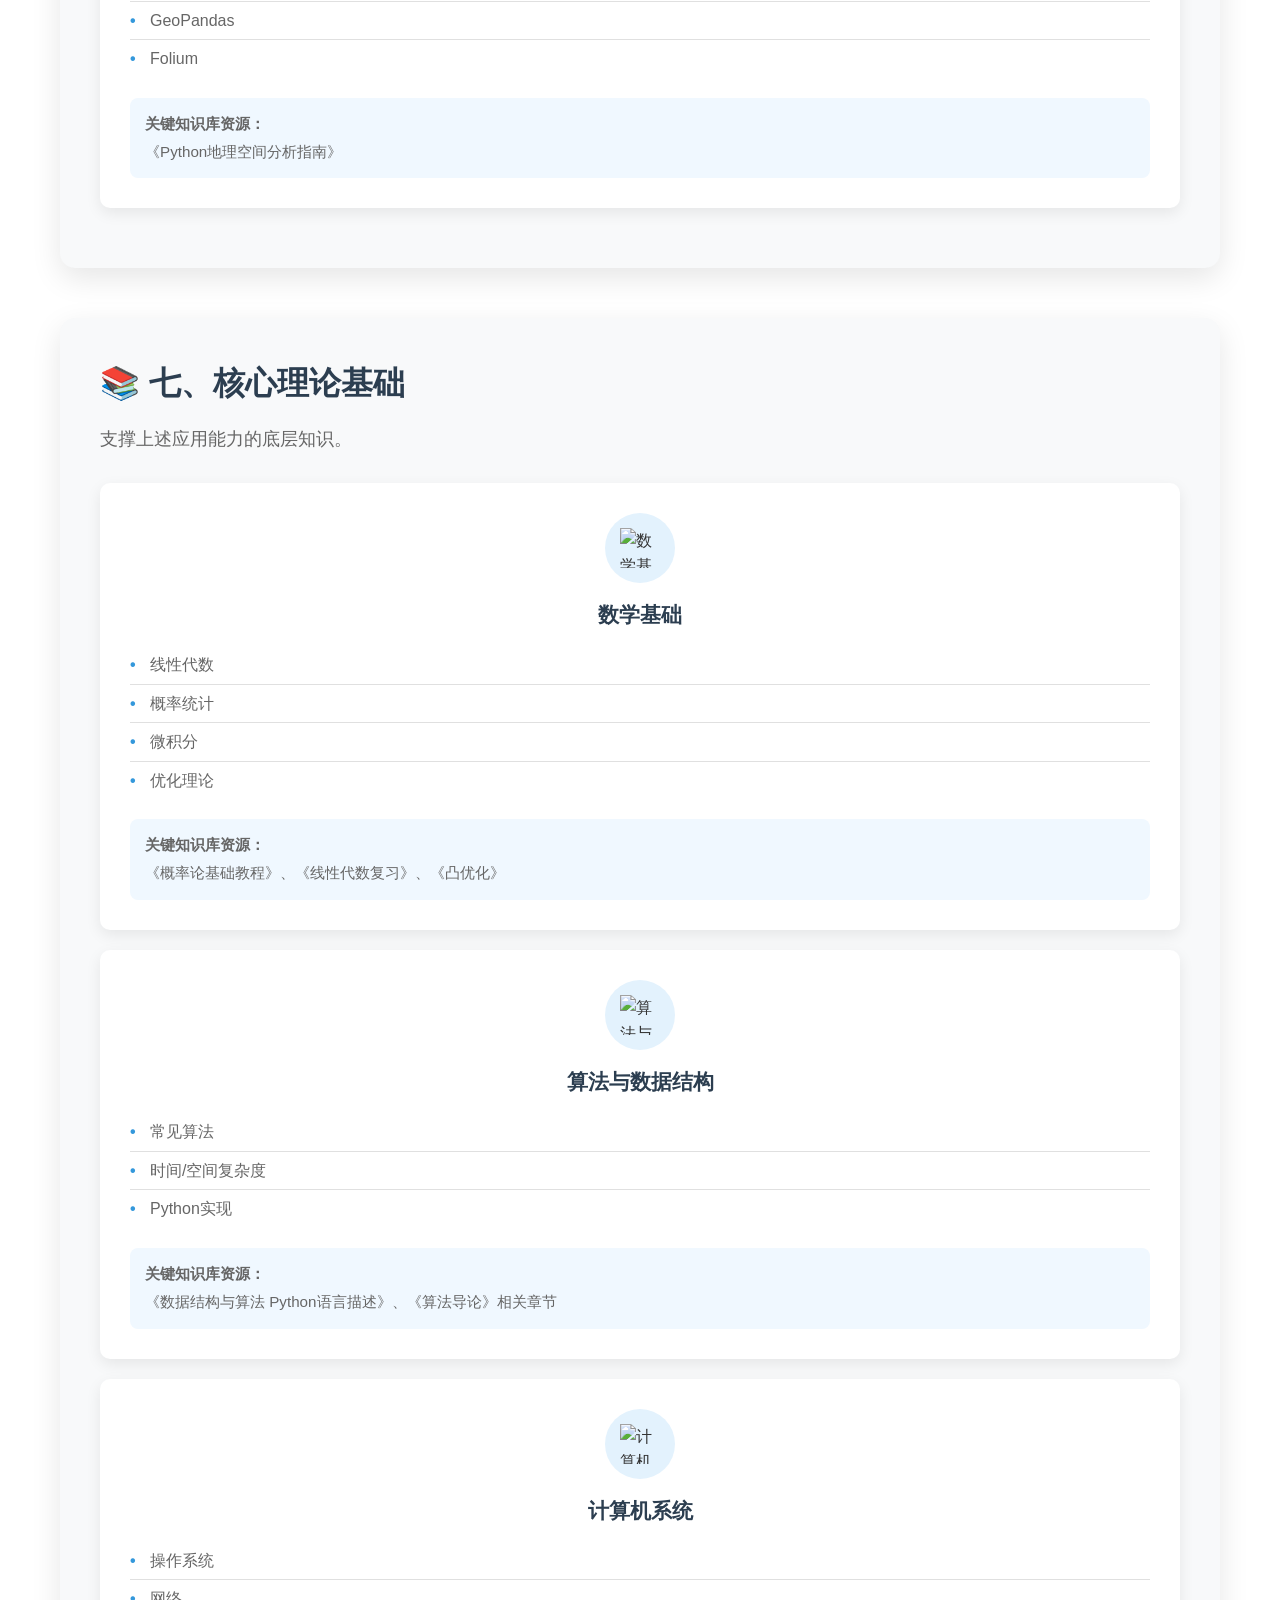
==== commit 94729078: "重构Python基础课程学习大纲，按照新的结构组织内容" ====
--- a/python-course.html
+++ b/python-course.html
@@ -40,84 +40,577 @@
         <div class="container">
             <h2>课程内容</h2>
             
-            <!-- 模块1：Python基础语法 -->
-            <div class="module-card">
-                <div class="module-icon">
-                    <img src="https://trae-api-cn.mchost.guru/api/ide/v1/text_to_image?prompt=python%20basic%20syntax%20icon%20blue%20modern&image_size=square" alt="Python基础语法">
-                </div>
-                <h3>1. Python基础语法</h3>
-                <ul class="module-content">
-                    <li>Python简介与环境搭建</li>
-                    <li>变量和数据类型（整数、浮点数、字符串、布尔值）</li>
-                    <li>运算符和表达式（算术、比较、逻辑、赋值）</li>
-                    <li>控制流（if-else条件语句、for循环、while循环）</li>
-                    <li>缩进和代码风格</li>
-                    <li>基本输入输出（input()和print()函数）</li>
-                </ul>
+            <!-- 一、Python 语言核心 -->
+            <div class="section-card">
+                <h3 class="section-title">🐍 一、Python 语言核心</h3>
+                <p class="section-description">这是掌握Python的根基，包括语法、特性与内在机制。</p>
+                
+                <div class="module-card">
+                    <div class="module-icon">
+                        <img src="https://trae-api-cn.mchost.guru/api/ide/v1/text_to_image?prompt=python%20basic%20syntax%20icon%20blue%20modern&image_size=square" alt="基础语法">
+                    </div>
+                    <h4>1.1 基础语法</h4>
+                    <ul class="module-content">
+                        <li>变量、数据类型、运算符</li>
+                        <li>控制流（if-else、循环）</li>
+                        <li>函数定义与调用</li>
+                        <li>模块导入与使用</li>
+                    </ul>
+                    <div class="module-resources">
+                        <p class="resources-title">关键知识库资源：</p>
+                        <p>《Python学习手册(第4版)》、《零基础学Python》、《Python核心编程》</p>
+                    </div>
+                </div>
+                
+                <div class="module-card">
+                    <div class="module-icon">
+                        <img src="https://trae-api-cn.mchost.guru/api/ide/v1/text_to_image?prompt=python%20data%20structures%20icon%20blue%20modern&image_size=square" alt="核心数据结构">
+                    </div>
+                    <h4>1.2 核心数据结构</h4>
+                    <ul class="module-content">
+                        <li>列表、元组、字典、集合</li>
+                        <li>字符串的深入操作</li>
+                        <li>数据结构的性能理解</li>
+                    </ul>
+                    <div class="module-resources">
+                        <p class="resources-title">关键知识库资源：</p>
+                        <p>《流畅的Python》、《Python Cookbook》</p>
+                    </div>
+                </div>
+                
+                <div class="module-card">
+                    <div class="module-icon">
+                        <img src="https://trae-api-cn.mchost.guru/api/ide/v1/text_to_image?prompt=python%20advanced%20functions%20icon%20blue%20modern&image_size=square" alt="函数进阶">
+                    </div>
+                    <h4>1.3 函数进阶</h4>
+                    <ul class="module-content">
+                        <li>装饰器、闭包</li>
+                        <li>lambda表达式</li>
+                        <li>生成器、迭代器</li>
+                        <li>上下文管理器</li>
+                    </ul>
+                    <div class="module-resources">
+                        <p class="resources-title">关键知识库资源：</p>
+                        <p>《Python进阶（Intermediate Python）》、《流畅的Python》</p>
+                    </div>
+                </div>
+                
+                <div class="module-card">
+                    <div class="module-icon">
+                        <img src="https://trae-api-cn.mchost.guru/api/ide/v1/text_to_image?prompt=python%20object%20oriented%20programming%20icon%20blue%20modern&image_size=square" alt="面向对象编程">
+                    </div>
+                    <h4>1.4 面向对象编程</h4>
+                    <ul class="module-content">
+                        <li>类与对象</li>
+                        <li>继承、多态</li>
+                        <li>魔术方法</li>
+                        <li>元类、描述符</li>
+                    </ul>
+                    <div class="module-resources">
+                        <p class="resources-title">关键知识库资源：</p>
+                        <p>《Python面向对象编程指南》、《深入Python3中文版》</p>
+                    </div>
+                </div>
+                
+                <div class="module-card">
+                    <div class="module-icon">
+                        <img src="https://trae-api-cn.mchost.guru/api/ide/v1/text_to_image?prompt=python%20advanced%20features%20icon%20blue%20modern&image_size=square" alt="高级特性与机制">
+                    </div>
+                    <h4>1.5 高级特性与机制</h4>
+                    <ul class="module-content">
+                        <li>垃圾回收</li>
+                        <li>内存管理</li>
+                        <li>GIL</li>
+                        <li>并发原语</li>
+                        <li>元编程</li>
+                    </ul>
+                    <div class="module-resources">
+                        <p class="resources-title">关键知识库资源：</p>
+                        <p>《Python源码剖析》、《Python高级编程》</p>
+                    </div>
+                </div>
+                
+                <div class="module-card">
+                    <div class="module-icon">
+                        <img src="https://trae-api-cn.mchost.guru/api/ide/v1/text_to_image?prompt=python%20standard%20library%20icon%20blue%20modern&image_size=square" alt="标准库">
+                    </div>
+                    <h4>1.6 标准库</h4>
+                    <ul class="module-content">
+                        <li>os, sys, re</li>
+                        <li>collections, itertools</li>
+                        <li>datetime等常用模块</li>
+                    </ul>
+                    <div class="module-resources">
+                        <p class="resources-title">关键知识库资源：</p>
+                        <p>《Python标准库》、《Python 3.6.5标准库文档》</p>
+                    </div>
+                </div>
             </div>
 
-            <!-- 模块2：数据结构 -->
-            <div class="module-card">
-                <div class="module-icon">
-                    <img src="https://trae-api-cn.mchost.guru/api/ide/v1/text_to_image?prompt=python%20data%20structures%20icon%20blue%20modern&image_size=square" alt="Python数据结构">
-                </div>
-                <h3>2. 数据结构</h3>
-                <ul class="module-content">
-                    <li>列表（List）的创建、访问、修改和常用方法</li>
-                    <li>元组（Tuple）的特性和使用场景</li>
-                    <li>字典（Dictionary）的键值对操作</li>
-                    <li>集合（Set）的特性和集合运算</li>
-                    <li>字符串操作和常用方法</li>
-                    <li>数据结构的嵌套和转换</li>
-                </ul>
+            <!-- 二、数据处理与分析 -->
+            <div class="section-card">
+                <h3 class="section-title">📊 二、数据处理与分析</h3>
+                <p class="section-description">Python在数据领域的核心应用栈，覆盖从获取、处理到分析的全流程。</p>
+                
+                <div class="module-card">
+                    <div class="module-icon">
+                        <img src="https://trae-api-cn.mchost.guru/api/ide/v1/text_to_image?prompt=python%20data%20libraries%20icon%20blue%20modern&image_size=square" alt="核心库">
+                    </div>
+                    <h4>2.1 核心库</h4>
+                    <ul class="module-content">
+                        <li>NumPy: 数组计算</li>
+                        <li>Pandas: 表格数据处理与清洗</li>
+                    </ul>
+                    <div class="module-resources">
+                        <p class="resources-title">关键知识库资源：</p>
+                        <p>《利用Python进行数据分析》、《深入浅出Pandas》、pandas官方文档</p>
+                    </div>
+                </div>
+                
+                <div class="module-card">
+                    <div class="module-icon">
+                        <img src="https://trae-api-cn.mchost.guru/api/ide/v1/text_to_image?prompt=python%20data%20visualization%20icon%20blue%20modern&image_size=square" alt="数据可视化">
+                    </div>
+                    <h4>2.2 数据可视化</h4>
+                    <ul class="module-content">
+                        <li>Matplotlib: 基础绘图</li>
+                        <li>Seaborn: 统计图表</li>
+                        <li>Bokeh: 交互可视化</li>
+                    </ul>
+                    <div class="module-resources">
+                        <p class="resources-title">关键知识库资源：</p>
+                        <p>《Python数据可视化》、《Python数据科学手册》、Matplotlib用户指南</p>
+                    </div>
+                </div>
+                
+                <div class="module-card">
+                    <div class="module-icon">
+                        <img src="https://trae-api-cn.mchost.guru/api/ide/v1/text_to_image?prompt=python%20web%20scraping%20icon%20blue%20modern&image_size=square" alt="数据获取">
+                    </div>
+                    <h4>2.3 数据获取</h4>
+                    <ul class="module-content">
+                        <li>Requests, BeautifulSoup</li>
+                        <li>Scrapy, Selenium</li>
+                    </ul>
+                    <div class="module-resources">
+                        <p class="resources-title">关键知识库资源：</p>
+                        <p>《Python网络爬虫权威指南》、《Scrapy网络爬虫实战》、Beautiful Soup文档</p>
+                    </div>
+                </div>
+                
+                <div class="module-card">
+                    <div class="module-icon">
+                        <img src="https://trae-api-cn.mchost.guru/api/ide/v1/text_to_image?prompt=python%20data%20workflow%20icon%20blue%20modern&image_size=square" alt="数据分析工作流">
+                    </div>
+                    <h4>2.4 数据分析工作流</h4>
+                    <ul class="module-content">
+                        <li>数据清洗、转换</li>
+                        <li>数据聚合</li>
+                        <li>探索性分析（EDA）</li>
+                    </ul>
+                    <div class="module-resources">
+                        <p class="resources-title">关键知识库资源：</p>
+                        <p>《Python for Data Analysis》、《Python数据分析实战》</p>
+                    </div>
+                </div>
             </div>
 
-            <!-- 模块3：函数与模块 -->
-            <div class="module-card">
-                <div class="module-icon">
-                    <img src="https://trae-api-cn.mchost.guru/api/ide/v1/text_to_image?prompt=python%20functions%20and%20modules%20icon%20blue%20modern&image_size=square" alt="函数与模块">
-                </div>
-                <h3>3. 函数与模块</h3>
-                <ul class="module-content">
-                    <li>函数的定义和调用</li>
-                    <li>函数参数（位置参数、默认参数、可变参数）</li>
-                    <li>返回值和作用域</li>
-                    <li>模块的导入和使用</li>
-                    <li>标准库的常用模块介绍</li>
-                    <li>自定义模块的创建和使用</li>
-                </ul>
+            <!-- 三、机器学习与人工智能 -->
+            <div class="section-card">
+                <h3 class="section-title">🤖 三、机器学习与人工智能</h3>
+                <p class="section-description">从传统机器学习到深度学习的完整技术栈。</p>
+                
+                <div class="module-card">
+                    <div class="module-icon">
+                        <img src="https://trae-api-cn.mchost.guru/api/ide/v1/text_to_image?prompt=machine%20learning%20basics%20icon%20blue%20modern&image_size=square" alt="机器学习基础">
+                    </div>
+                    <h4>3.1 机器学习基础</h4>
+                    <ul class="module-content">
+                        <li>基础概念</li>
+                        <li>模型评估</li>
+                        <li>特征工程</li>
+                    </ul>
+                    <div class="module-resources">
+                        <p class="resources-title">关键知识库资源：</p>
+                        <p>《机器学习》（周志华）、《统计学习方法》</p>
+                    </div>
+                </div>
+                
+                <div class="module-card">
+                    <div class="module-icon">
+                        <img src="https://trae-api-cn.mchost.guru/api/ide/v1/text_to_image?prompt=scikit-learn%20icon%20blue%20modern&image_size=square" alt="机器学习库">
+                    </div>
+                    <h4>3.2 机器学习库</h4>
+                    <ul class="module-content">
+                        <li>Scikit-learn: 算法实现</li>
+                        <li>管道构建</li>
+                    </ul>
+                    <div class="module-resources">
+                        <p class="resources-title">关键知识库资源：</p>
+                        <p>《Python机器学习实践指南》、Scikit-learn速查表</p>
+                    </div>
+                </div>
+                
+                <div class="module-card">
+                    <div class="module-icon">
+                        <img src="https://trae-api-cn.mchost.guru/api/ide/v1/text_to_image?prompt=deep%20learning%20frameworks%20icon%20blue%20modern&image_size=square" alt="深度学习框架">
+                    </div>
+                    <h4>3.3 深度学习框架</h4>
+                    <ul class="module-content">
+                        <li>TensorFlow / Keras</li>
+                        <li>PyTorch: 神经网络构建与训练</li>
+                    </ul>
+                    <div class="module-resources">
+                        <p class="resources-title">关键知识库资源：</p>
+                        <p>《Python深度学习》、《TensorFlow实战》、《Keras中文手册》</p>
+                    </div>
+                </div>
+                
+                <div class="module-card">
+                    <div class="module-icon">
+                        <img src="https://trae-api-cn.mchost.guru/api/ide/v1/text_to_image?prompt=deep%20learning%20theory%20icon%20blue%20modern&image_size=square" alt="深度学习理论">
+                    </div>
+                    <h4>3.4 深度学习理论</h4>
+                    <ul class="module-content">
+                        <li>神经网络</li>
+                        <li>CNN、RNN</li>
+                        <li>优化算法</li>
+                        <li>迁移学习</li>
+                    </ul>
+                    <div class="module-resources">
+                        <p class="resources-title">关键知识库资源：</p>
+                        <p>《深度学习》（花书）、《神经网络与深度学习》、《深度学习入门》</p>
+                    </div>
+                </div>
+                
+                <div class="module-card">
+                    <div class="module-icon">
+                        <img src="https://trae-api-cn.mchost.guru/api/ide/v1/text_to_image?prompt=ai%20applications%20icon%20blue%20modern&image_size=square" alt="专业应用">
+                    </div>
+                    <h4>3.5 专业应用</h4>
+                    <ul class="module-content">
+                        <li>计算机视觉</li>
+                        <li>自然语言处理</li>
+                        <li>强化学习</li>
+                    </ul>
+                    <div class="module-resources">
+                        <p class="resources-title">关键知识库资源：</p>
+                        <p>《深度学习与计算机视觉》、《基于深度学习的自然语言处理》、《强化学习精要》</p>
+                    </div>
+                </div>
             </div>
 
-            <!-- 模块4：面向对象编程 -->
-            <div class="module-card">
-                <div class="module-icon">
-                    <img src="https://trae-api-cn.mchost.guru/api/ide/v1/text_to_image?prompt=python%20object%20oriented%20programming%20icon%20blue%20modern&image_size=square" alt="面向对象编程">
-                </div>
-                <h3>4. 面向对象编程</h3>
-                <ul class="module-content">
-                    <li>类和对象的概念</li>
-                    <li>类的定义和实例化</li>
-                    <li>属性和方法</li>
-                    <li>构造函数和析构函数</li>
-                    <li>继承和多态</li>
-                    <li>封装和访问控制</li>
-                </ul>
+            <!-- 四、Web开发与后端 -->
+            <div class="section-card">
+                <h3 class="section-title">🌐 四、Web开发与后端</h3>
+                <p class="section-description">构建网络服务与应用的框架与技术。</p>
+                
+                <div class="module-card">
+                    <div class="module-icon">
+                        <img src="https://trae-api-cn.mchost.guru/api/ide/v1/text_to_image?prompt=python%20web%20frameworks%20icon%20blue%20modern&image_size=square" alt="Web框架">
+                    </div>
+                    <h4>4.1 Web框架</h4>
+                    <ul class="module-content">
+                        <li>Django (全功能)</li>
+                        <li>Flask (微服务)</li>
+                        <li>FastAPI (高性能API)</li>
+                    </ul>
+                    <div class="module-resources">
+                        <p class="resources-title">关键知识库资源：</p>
+                        <p>《Django中文教程》、《Flask Web开发》、《轻量级Django》</p>
+                    </div>
+                </div>
+                
+                <div class="module-card">
+                    <div class="module-icon">
+                        <img src="https://trae-api-cn.mchost.guru/api/ide/v1/text_to_image?prompt=python%20network%20programming%20icon%20blue%20modern&image_size=square" alt="网络编程">
+                    </div>
+                    <h4>4.2 网络编程</h4>
+                    <ul class="module-content">
+                        <li>套接字</li>
+                        <li>HTTP协议</li>
+                        <li>异步IO（asyncio）</li>
+                        <li>Twisted</li>
+                    </ul>
+                    <div class="module-resources">
+                        <p class="resources-title">关键知识库资源：</p>
+                        <p>《Python网络编程》、《Foundations of Python Network Programming》</p>
+                    </div>
+                </div>
+                
+                <div class="module-card">
+                    <div class="module-icon">
+                        <img src="https://trae-api-cn.mchost.guru/api/ide/v1/text_to_image?prompt=python%20api%20development%20icon%20blue%20modern&image_size=square" alt="API与数据交互">
+                    </div>
+                    <h4>4.3 API与数据交互</h4>
+                    <ul class="module-content">
+                        <li>RESTful API设计</li>
+                        <li>JSON/XML处理</li>
+                        <li>身份验证</li>
+                    </ul>
+                    <div class="module-resources">
+                        <p class="resources-title">关键知识库资源：</p>
+                        <p>《Python Web开发实战》</p>
+                    </div>
+                </div>
+                
+                <div class="module-card">
+                    <div class="module-icon">
+                        <img src="https://trae-api-cn.mchost.guru/api/ide/v1/text_to_image?prompt=python%20deployment%20icon%20blue%20modern&image_size=square" alt="部署与运维">
+                    </div>
+                    <h4>4.4 部署与运维</h4>
+                    <ul class="module-content">
+                        <li>WSGI</li>
+                        <li>Nginx</li>
+                        <li>Docker</li>
+                        <li>Linux部署</li>
+                        <li>自动化脚本</li>
+                    </ul>
+                    <div class="module-resources">
+                        <p class="resources-title">关键知识库资源：</p>
+                        <p>《Python自动化运维》、《部署Django项目》相关文档</p>
+                    </div>
+                </div>
             </div>
 
-            <!-- 模块5：文件操作与异常处理 -->
-            <div class="module-card">
-                <div class="module-icon">
-                    <img src="https://trae-api-cn.mchost.guru/api/ide/v1/text_to_image?prompt=python%20file%20handling%20and%20exception%20icon%20blue%20modern&image_size=square" alt="文件操作与异常处理">
-                </div>
-                <h3>5. 文件操作与异常处理</h3>
-                <ul class="module-content">
-                    <li>文件的打开和关闭</li>
-                    <li>文件的读写操作（文本文件和二进制文件）</li>
-                    <li>文件指针的操作</li>
-                    <li>异常的概念和类型</li>
-                    <li>try-except语句处理异常</li>
-                    <li>上下文管理器（with语句）的使用</li>
-                </ul>
+            <!-- 五、软件开发与工程实践 -->
+            <div class="section-card">
+                <h3 class="section-title">🛠️ 五、软件开发与工程实践</h3>
+                <p class="section-description">编写高质量、可维护代码的工程化能力。</p>
+                
+                <div class="module-card">
+                    <div class="module-icon">
+                        <img src="https://trae-api-cn.mchost.guru/api/ide/v1/text_to_image?prompt=python%20development%20environment%20icon%20blue%20modern&image_size=square" alt="开发环境">
+                    </div>
+                    <h4>5.1 开发环境</h4>
+                    <ul class="module-content">
+                        <li>虚拟环境（virtualenv/conda）</li>
+                        <li>包管理（pip）</li>
+                        <li>Jupyter Notebook</li>
+                    </ul>
+                    <div class="module-resources">
+                        <p class="resources-title">关键知识库资源：</p>
+                        <p>知识库中Linux环境配置文档、Jupyter速查表</p>
+                    </div>
+                </div>
+                
+                <div class="module-card">
+                    <div class="module-icon">
+                        <img src="https://trae-api-cn.mchost.guru/api/ide/v1/text_to_image?prompt=python%20code%20quality%20icon%20blue%20modern&image_size=square" alt="代码质量">
+                    </div>
+                    <h4>5.2 代码质量</h4>
+                    <ul class="module-content">
+                        <li>编码规范（PEP 8）</li>
+                        <li>文档编写</li>
+                        <li>单元测试</li>
+                        <li>调试</li>
+                    </ul>
+                    <div class="module-resources">
+                        <p class="resources-title">关键知识库资源：</p>
+                        <p>《编写高质量代码》、《Python编码规范》、PEP8中文版</p>
+                    </div>
+                </div>
+                
+                <div class="module-card">
+                    <div class="module-icon">
+                        <img src="https://trae-api-cn.mchost.guru/api/ide/v1/text_to_image?prompt=python%20design%20patterns%20icon%20blue%20modern&image_size=square" alt="设计模式">
+                    </div>
+                    <h4>5.3 设计模式</h4>
+                    <ul class="module-content">
+                        <li>常用设计模式在Python中的实现</li>
+                    </ul>
+                    <div class="module-resources">
+                        <p class="resources-title">关键知识库资源：</p>
+                        <p>《精通Python设计模式》</p>
+                    </div>
+                </div>
+                
+                <div class="module-card">
+                    <div class="module-icon">
+                        <img src="https://trae-api-cn.mchost.guru/api/ide/v1/text_to_image?prompt=python%20performance%20optimization%20icon%20blue%20modern&image_size=square" alt="性能优化">
+                    </div>
+                    <h4>5.4 性能优化</h4>
+                    <ul class="module-content">
+                        <li>性能分析</li>
+                        <li>Cython、Numba</li>
+                        <li>并行计算</li>
+                    </ul>
+                    <div class="module-resources">
+                        <p class="resources-title">关键知识库资源：</p>
+                        <p>《Python高性能编程》、pandas性能增强文档</p>
+                    </div>
+                </div>
+                
+                <div class="module-card">
+                    <div class="module-icon">
+                        <img src="https://trae-api-cn.mchost.guru/api/ide/v1/text_to_image?prompt=python%20packaging%20icon%20blue%20modern&image_size=square" alt="打包与分发">
+                    </div>
+                    <h4>5.5 打包与分发</h4>
+                    <ul class="module-content">
+                        <li>setuptools</li>
+                        <li>PyInstaller</li>
+                        <li>wheel包制作</li>
+                    </ul>
+                    <div class="module-resources">
+                        <p class="resources-title">关键知识库资源：</p>
+                        <p>《Python高手之路》、PyInstaller相关文章</p>
+                    </div>
+                </div>
+            </div>
+
+            <!-- 六、专项应用领域 -->
+            <div class="section-card">
+                <h3 class="section-title">🔗 六、专项应用领域</h3>
+                <p class="section-description">Python在其他特定领域的强大工具箱。</p>
+                
+                <div class="module-card">
+                    <div class="module-icon">
+                        <img src="https://trae-api-cn.mchost.guru/api/ide/v1/text_to_image?prompt=python%20automation%20icon%20blue%20modern&image_size=square" alt="自动化与脚本">
+                    </div>
+                    <h4>自动化与脚本</h4>
+                    <ul class="module-content">
+                        <li>系统管理</li>
+                        <li>文件操作</li>
+                        <li>Excel/Word自动化（openpyxl, python-docx）</li>
+                    </ul>
+                    <div class="module-resources">
+                        <p class="resources-title">关键知识库资源：</p>
+                        <p>《Python自动化运维》</p>
+                    </div>
+                </div>
+                
+                <div class="module-card">
+                    <div class="module-icon">
+                        <img src="https://trae-api-cn.mchost.guru/api/ide/v1/text_to_image?prompt=python%20database%20icon%20blue%20modern&image_size=square" alt="数据库交互">
+                    </div>
+                    <h4>数据库交互</h4>
+                    <ul class="module-content">
+                        <li>SQLAlchemy (ORM)</li>
+                        <li>Psycopg2 (PostgreSQL)</li>
+                        <li>PyMySQL</li>
+                    </ul>
+                    <div class="module-resources">
+                        <p class="resources-title">关键知识库资源：</p>
+                        <p>《Python核心编程》中数据库章节</p>
+                    </div>
+                </div>
+                
+                <div class="module-card">
+                    <div class="module-icon">
+                        <img src="https://trae-api-cn.mchost.guru/api/ide/v1/text_to_image?prompt=python%20gui%20development%20icon%20blue%20modern&image_size=square" alt="GUI开发">
+                    </div>
+                    <h4>GUI开发</h4>
+                    <ul class="module-content">
+                        <li>Tkinter</li>
+                        <li>PyQt</li>
+                        <li>wxPython</li>
+                    </ul>
+                    <div class="module-resources">
+                        <p class="resources-title">关键知识库资源：</p>
+                        <p>《wxPython实战》、《PYTHON QT GUI快速编程》</p>
+                    </div>
+                </div>
+                
+                <div class="module-card">
+                    <div class="module-icon">
+                        <img src="https://trae-api-cn.mchost.guru/api/ide/v1/text_to_image?prompt=python%20finance%20icon%20blue%20modern&image_size=square" alt="量化金融">
+                    </div>
+                    <h4>量化金融</h4>
+                    <ul class="module-content">
+                        <li>量化交易</li>
+                        <li>回测</li>
+                        <li>金融数据分析</li>
+                    </ul>
+                    <div class="module-resources">
+                        <p class="resources-title">关键知识库资源：</p>
+                        <p>《Python金融大数据分析》、《量化投资以Python为工具》</p>
+                    </div>
+                </div>
+                
+                <div class="module-card">
+                    <div class="module-icon">
+                        <img src="https://trae-api-cn.mchost.guru/api/ide/v1/text_to_image?prompt=python%20geospatial%20analysis%20icon%20blue%20modern&image_size=square" alt="地理空间分析">
+                    </div>
+                    <h4>地理空间分析</h4>
+                    <ul class="module-content">
+                        <li>GDAL</li>
+                        <li>GeoPandas</li>
+                        <li>Folium</li>
+                    </ul>
+                    <div class="module-resources">
+                        <p class="resources-title">关键知识库资源：</p>
+                        <p>《Python地理空间分析指南》</p>
+                    </div>
+                </div>
+            </div>
+
+            <!-- 七、核心理论基础 -->
+            <div class="section-card">
+                <h3 class="section-title">📚 七、核心理论基础</h3>
+                <p class="section-description">支撑上述应用能力的底层知识。</p>
+                
+                <div class="module-card">
+                    <div class="module-icon">
+                        <img src="https://trae-api-cn.mchost.guru/api/ide/v1/text_to_image?prompt=mathematics%20foundation%20icon%20blue%20modern&image_size=square" alt="数学基础">
+                    </div>
+                    <h4>数学基础</h4>
+                    <ul class="module-content">
+                        <li>线性代数</li>
+                        <li>概率统计</li>
+                        <li>微积分</li>
+                        <li>优化理论</li>
+                    </ul>
+                    <div class="module-resources">
+                        <p class="resources-title">关键知识库资源：</p>
+                        <p>《概率论基础教程》、《线性代数复习》、《凸优化》</p>
+                    </div>
+                </div>
+                
+                <div class="module-card">
+                    <div class="module-icon">
+                        <img src="https://trae-api-cn.mchost.guru/api/ide/v1/text_to_image?prompt=algorithms%20and%20data%20structures%20icon%20blue%20modern&image_size=square" alt="算法与数据结构">
+                    </div>
+                    <h4>算法与数据结构</h4>
+                    <ul class="module-content">
+                        <li>常见算法</li>
+                        <li>时间/空间复杂度</li>
+                        <li>Python实现</li>
+                    </ul>
+                    <div class="module-resources">
+                        <p class="resources-title">关键知识库资源：</p>
+                        <p>《数据结构与算法 Python语言描述》、《算法导论》相关章节</p>
+                    </div>
+                </div>
+                
+                <div class="module-card">
+                    <div class="module-icon">
+                        <img src="https://trae-api-cn.mchost.guru/api/ide/v1/text_to_image?prompt=computer%20systems%20icon%20blue%20modern&image_size=square" alt="计算机系统">
+                    </div>
+                    <h4>计算机系统</h4>
+                    <ul class="module-content">
+                        <li>操作系统</li>
+                        <li>网络</li>
+                        <li>编译原理基础知识</li>
+                    </ul>
+                    <div class="module-resources">
+                        <p class="resources-title">关键知识库资源：</p>
+                        <p>知识库中CS229课程讲义（计算机科学基础）</p>
+                    </div>
+                </div>
+            </div>
+
+            <!-- 学习路径建议 -->
+            <div class="section-card">
+                <h3 class="section-title">🧭 学习路径建议</h3>
+                <div class="learning-path">
+                    <ol>
+                        <li><strong>筑基阶段：</strong>掌握 第一部分（Python语言核心） 和 第七部分（数学基础）。</li>
+                        <li><strong>方向选择：</strong>根据兴趣选择主攻方向，如数据分析（第二部分） 或 机器学习（第三部分）。</li>
+                        <li><strong>工程深化：</strong>无论选择哪个方向，都需要补充 第五部分（工程实践） 的能力。</li>
+                        <li><strong>领域拓展：</strong>将Python技能与 第六部分（专项领域） 结合，解决特定行业问题。</li>
+                    </ol>
+                    <p class="path-description">这个框架以知识库中的资料为支撑，形成了一个从语言基础 -> 核心应用 -> 工程实践 -> 领域深化的立体知识体系。你可以根据自身角色（如数据分析师、算法工程师、后端开发者）和当前水平，选择相应的模块进行深度学习和实践。</p>
+                </div>
             </div>
         </div>
     </section>
@@ -133,6 +626,8 @@
                         <li>《Python编程：从入门到实践》</li>
                         <li>《Python基础教程》</li>
                         <li>《流畅的Python》</li>
+                        <li>《Python核心编程》</li>
+                        <li>《算法图解》</li>
                     </ul>
                 </div>
                 <div class="resource-card">
@@ -141,14 +636,28 @@
                         <li>Python官方文档</li>
                         <li>菜鸟教程 - Python</li>
                         <li>Codecademy Python课程</li>
+                        <li>W3Schools Python教程</li>
+                        <li>Real Python</li>
                     </ul>
                 </div>
                 <div class="resource-card">
                     <h3>练习平台</h3>
                     <ul>
                         <li>LeetCode</li>
+                        <li>CodeWars</li>
+                        <li>HackerRank</li>
                         <li>Python练习题网站</li>
                         <li>编程竞赛平台</li>
+                    </ul>
+                </div>
+                <div class="resource-card">
+                    <h3>开发工具</h3>
+                    <ul>
+                        <li>PyCharm</li>
+                        <li>Visual Studio Code</li>
+                        <li>Jupyter Notebook</li>
+                        <li>Anaconda</li>
+                        <li>Git版本控制</li>
                     </ul>
                 </div>
             </div>
@@ -214,24 +723,49 @@
             font-size: 2.5rem;
         }
         
+        /* 新增样式 */
+        .section-card {
+            background-color: #f8f9fa;
+            padding: 40px;
+            border-radius: 15px;
+            box-shadow: 0 10px 30px rgba(0, 0, 0, 0.1);
+            margin-bottom: 50px;
+        }
+        
+        .section-title {
+            font-size: 2rem;
+            color: #2c3e50;
+            margin-bottom: 15px;
+            display: flex;
+            align-items: center;
+            gap: 15px;
+        }
+        
+        .section-description {
+            font-size: 1.1rem;
+            color: #666;
+            margin-bottom: 30px;
+            line-height: 1.6;
+        }
+        
         .module-card {
-            background-color: #f8f9fa;
+            background-color: white;
             padding: 30px;
             border-radius: 10px;
-            box-shadow: 0 10px 30px rgba(0, 0, 0, 0.1);
-            margin-bottom: 30px;
+            box-shadow: 0 5px 15px rgba(0, 0, 0, 0.08);
+            margin-bottom: 20px;
             transition: transform 0.3s, box-shadow 0.3s;
         }
         
         .module-card:hover {
-            transform: translateY(-10px);
-            box-shadow: 0 15px 35px rgba(0, 0, 0, 0.15);
+            transform: translateY(-5px);
+            box-shadow: 0 10px 25px rgba(0, 0, 0, 0.1);
         }
         
         .module-icon {
-            width: 80px;
-            height: 80px;
-            margin: 0 auto 20px;
+            width: 70px;
+            height: 70px;
+            margin: 0 auto 15px;
             display: flex;
             align-items: center;
             justify-content: center;
@@ -240,24 +774,32 @@
         }
         
         .module-icon img {
-            width: 50px;
-            height: 50px;
+            width: 40px;
+            height: 40px;
             object-fit: contain;
         }
         
         .module-card h3 {
             text-align: center;
-            margin-bottom: 20px;
+            margin-bottom: 15px;
             color: #2c3e50;
             font-size: 1.5rem;
         }
         
+        .module-card h4 {
+            text-align: center;
+            margin-bottom: 15px;
+            color: #2c3e50;
+            font-size: 1.3rem;
+        }
+        
         .module-content {
             list-style: none;
+            margin-bottom: 20px;
         }
         
         .module-content li {
-            padding: 8px 0;
+            padding: 6px 0;
             border-bottom: 1px solid #e0e0e0;
             color: #666;
             position: relative;
@@ -276,6 +818,50 @@
             border-bottom: none;
         }
         
+        .module-resources {
+            background-color: #f0f8ff;
+            padding: 15px;
+            border-radius: 8px;
+            margin-top: 15px;
+        }
+        
+        .resources-title {
+            font-weight: bold;
+            color: #2c3e50;
+            margin-bottom: 5px;
+        }
+        
+        .module-resources p {
+            color: #666;
+            font-size: 0.95rem;
+            line-height: 1.5;
+        }
+        
+        .learning-path {
+            background-color: white;
+            padding: 30px;
+            border-radius: 10px;
+            box-shadow: 0 5px 15px rgba(0, 0, 0, 0.08);
+        }
+        
+        .learning-path ol {
+            margin-left: 20px;
+            margin-bottom: 20px;
+        }
+        
+        .learning-path li {
+            margin-bottom: 10px;
+            color: #666;
+            line-height: 1.6;
+        }
+        
+        .path-description {
+            color: #666;
+            line-height: 1.6;
+            font-size: 1rem;
+        }
+        
+        /* 学习资源样式 */
         .learning-resources {
             padding: 80px 0;
             background-color: #f8f9fa;
@@ -290,7 +876,7 @@
         
         .resources-grid {
             display: grid;
-            grid-template-columns: repeat(auto-fit, minmax(300px, 1fr));
+            grid-template-columns: repeat(auto-fit, minmax(280px, 1fr));
             gap: 30px;
         }
         
@@ -326,6 +912,7 @@
             left: 0;
         }
         
+        /* 课程操作样式 */
         .course-cta {
             padding: 80px 0;
             background-color: white;
@@ -369,6 +956,7 @@
             border-bottom: 2px solid white;
         }
         
+        /* 响应式设计 */
         @media (max-width: 768px) {
             .course-hero h1 {
                 font-size: 2.5rem;
@@ -378,10 +966,40 @@
                 font-size: 1.2rem;
             }
             
+            .section-card {
+                padding: 30px;
+            }
+            
+            .section-title {
+                font-size: 1.8rem;
+            }
+            
+            .module-card {
+                padding: 25px;
+            }
+            
             .cta-buttons {
                 flex-direction: column;
                 align-items: center;
             }
+            
+            .resources-grid {
+                grid-template-columns: 1fr;
+            }
+        }
+        
+        @media (max-width: 480px) {
+            .section-card {
+                padding: 20px;
+            }
+            
+            .section-title {
+                font-size: 1.5rem;
+            }
+            
+            .module-card {
+                padding: 20px;
+            }
         }
     </style>
 </body>
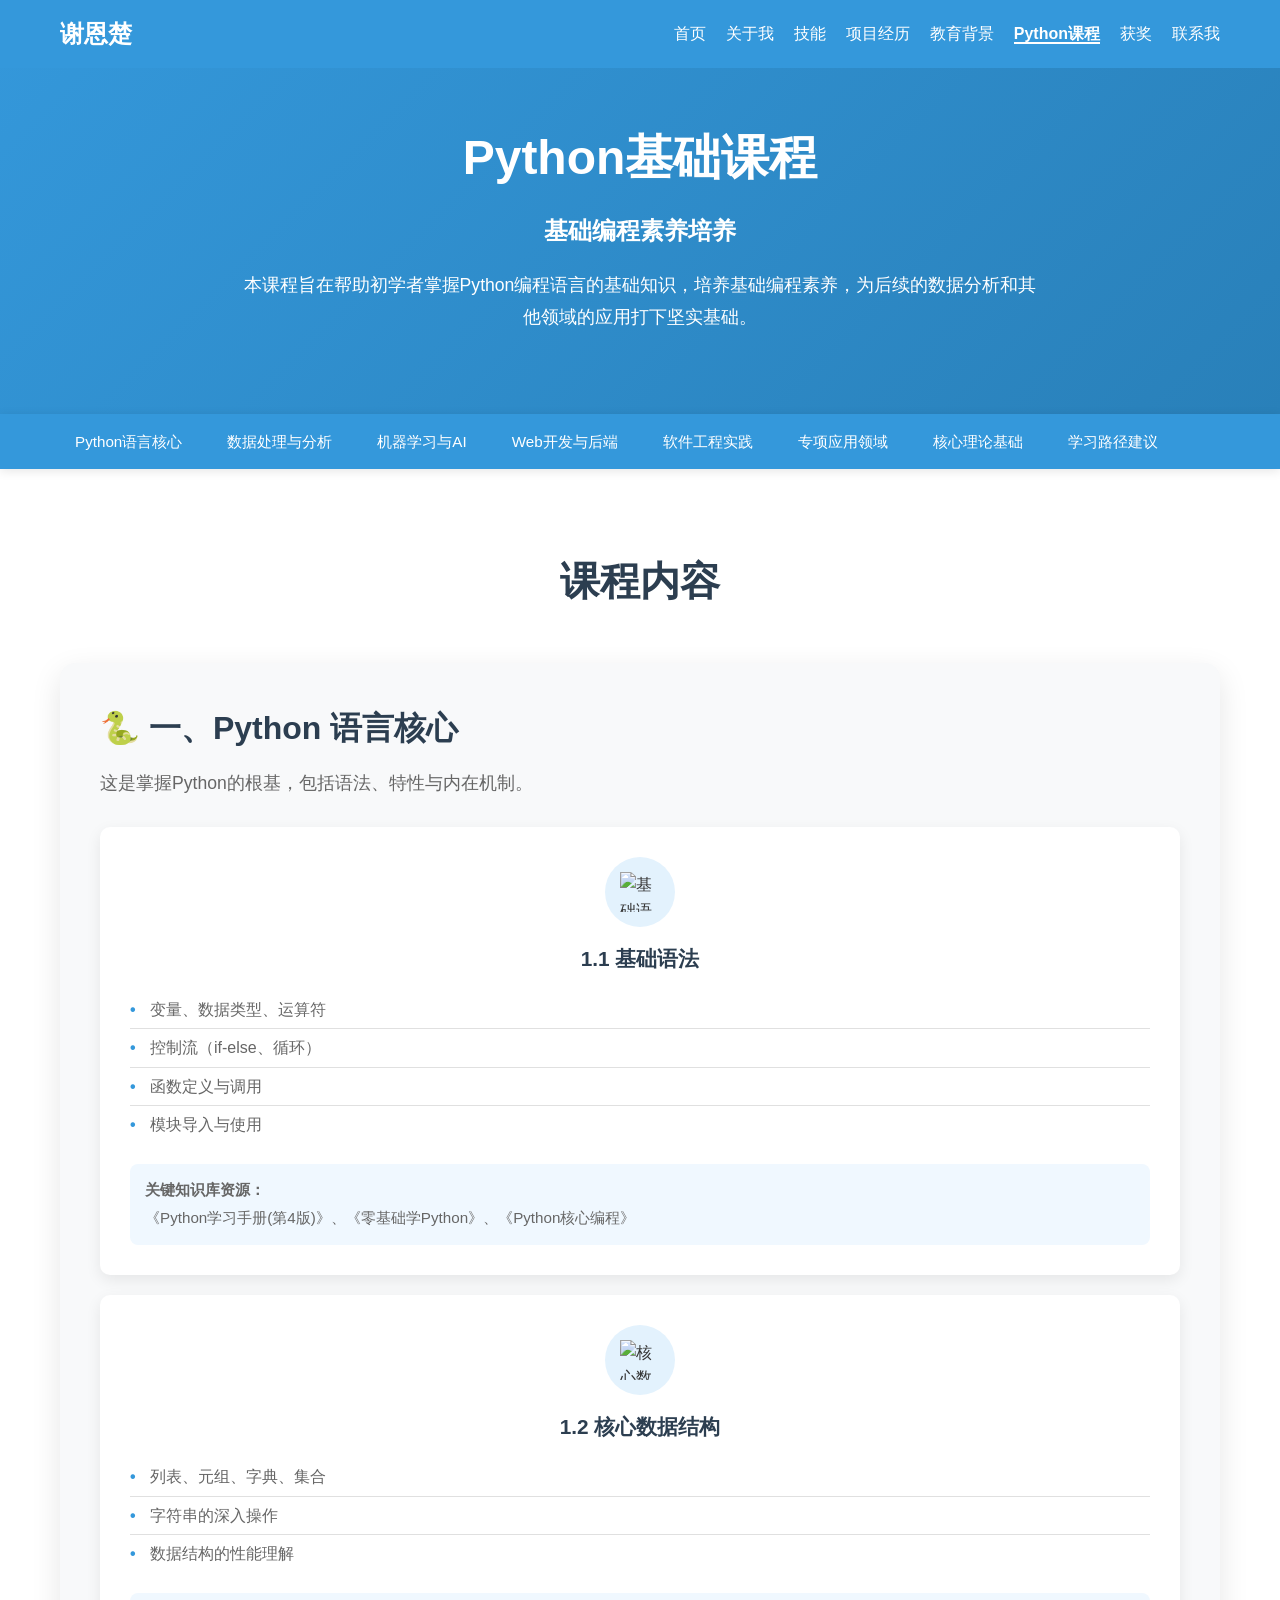
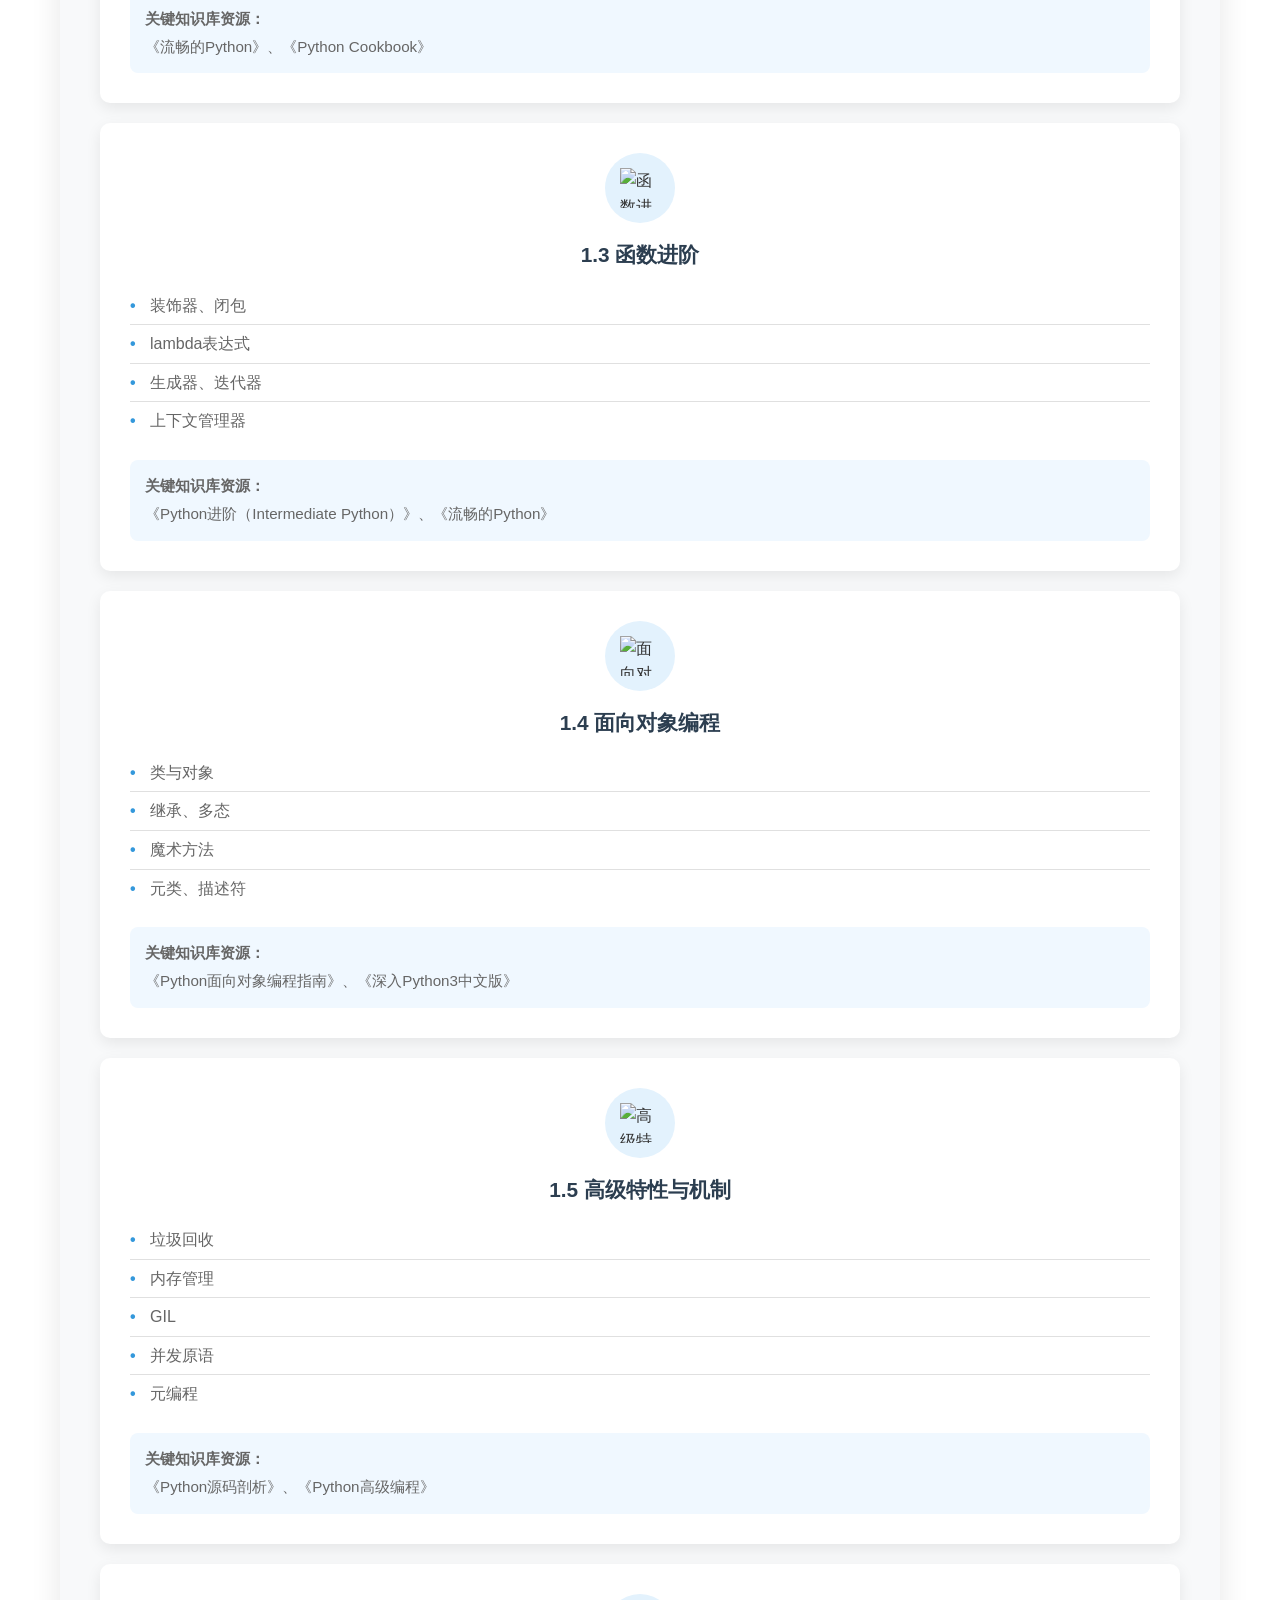
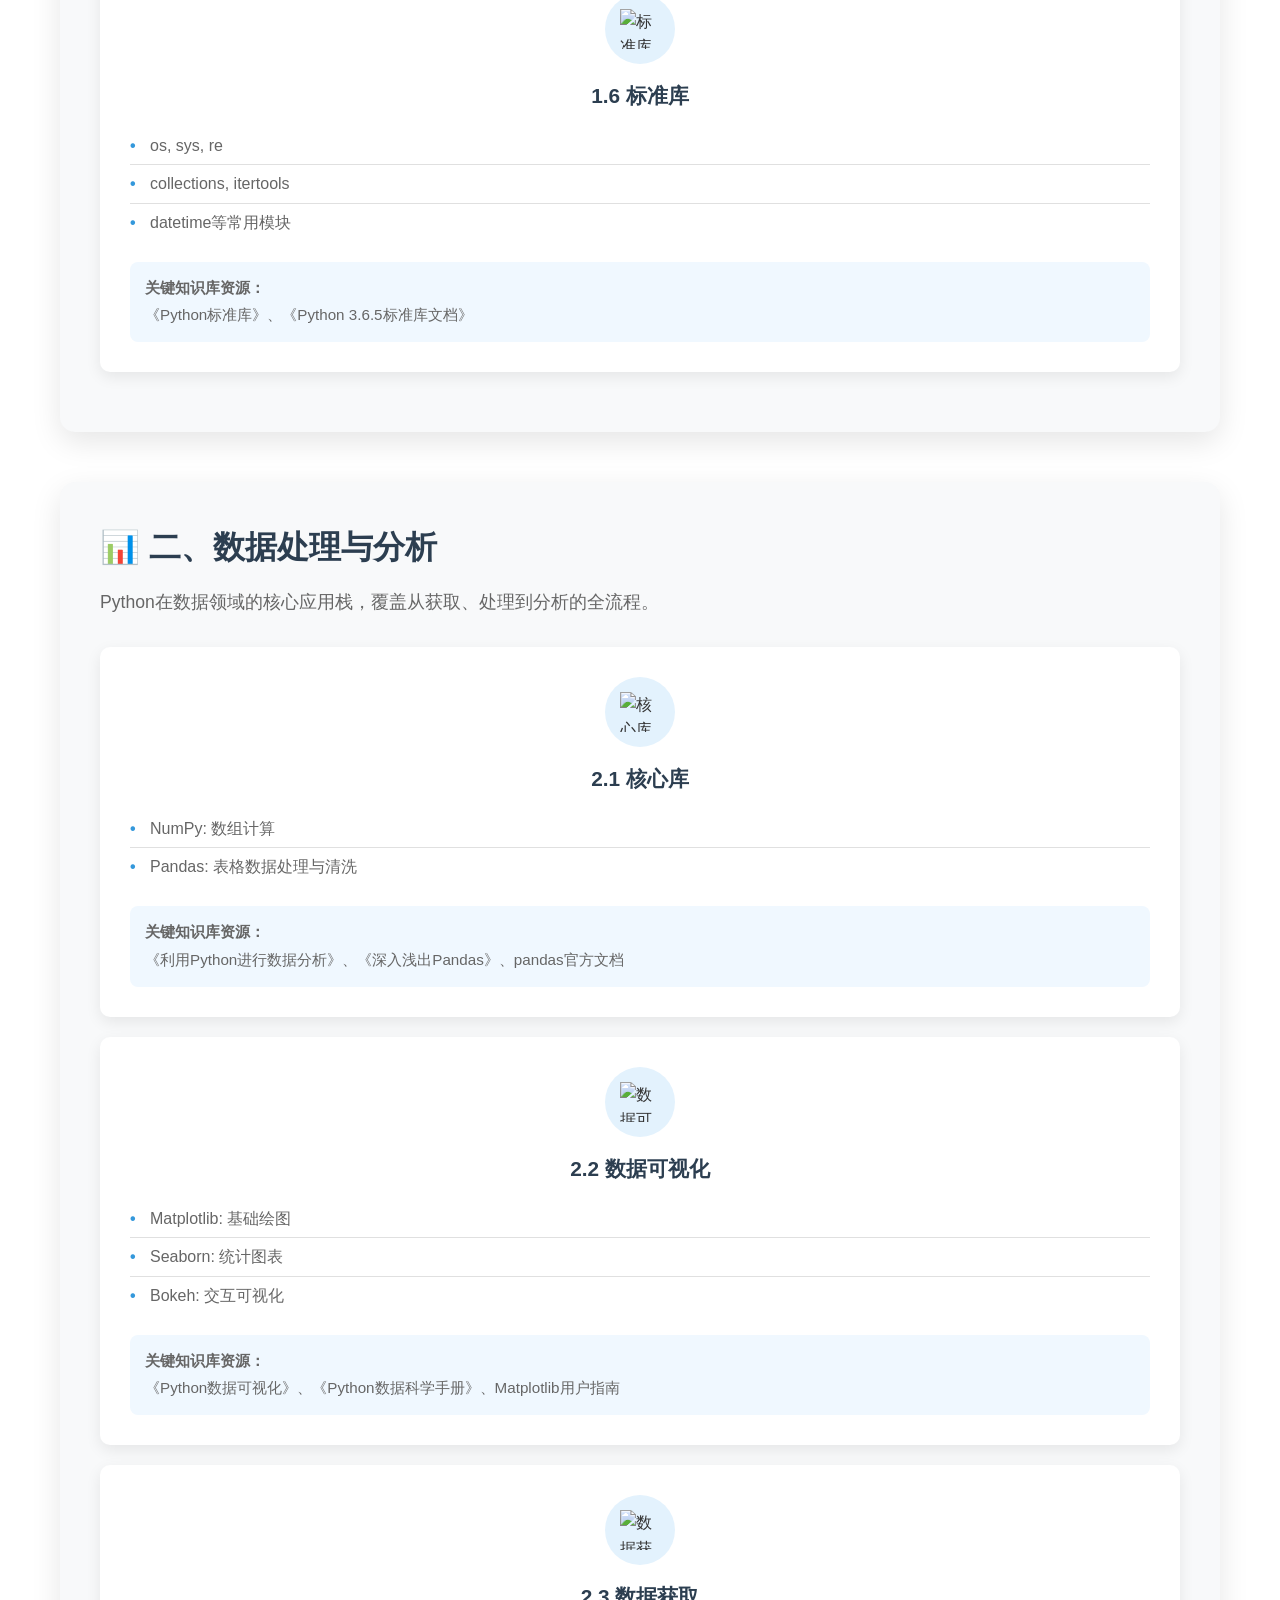
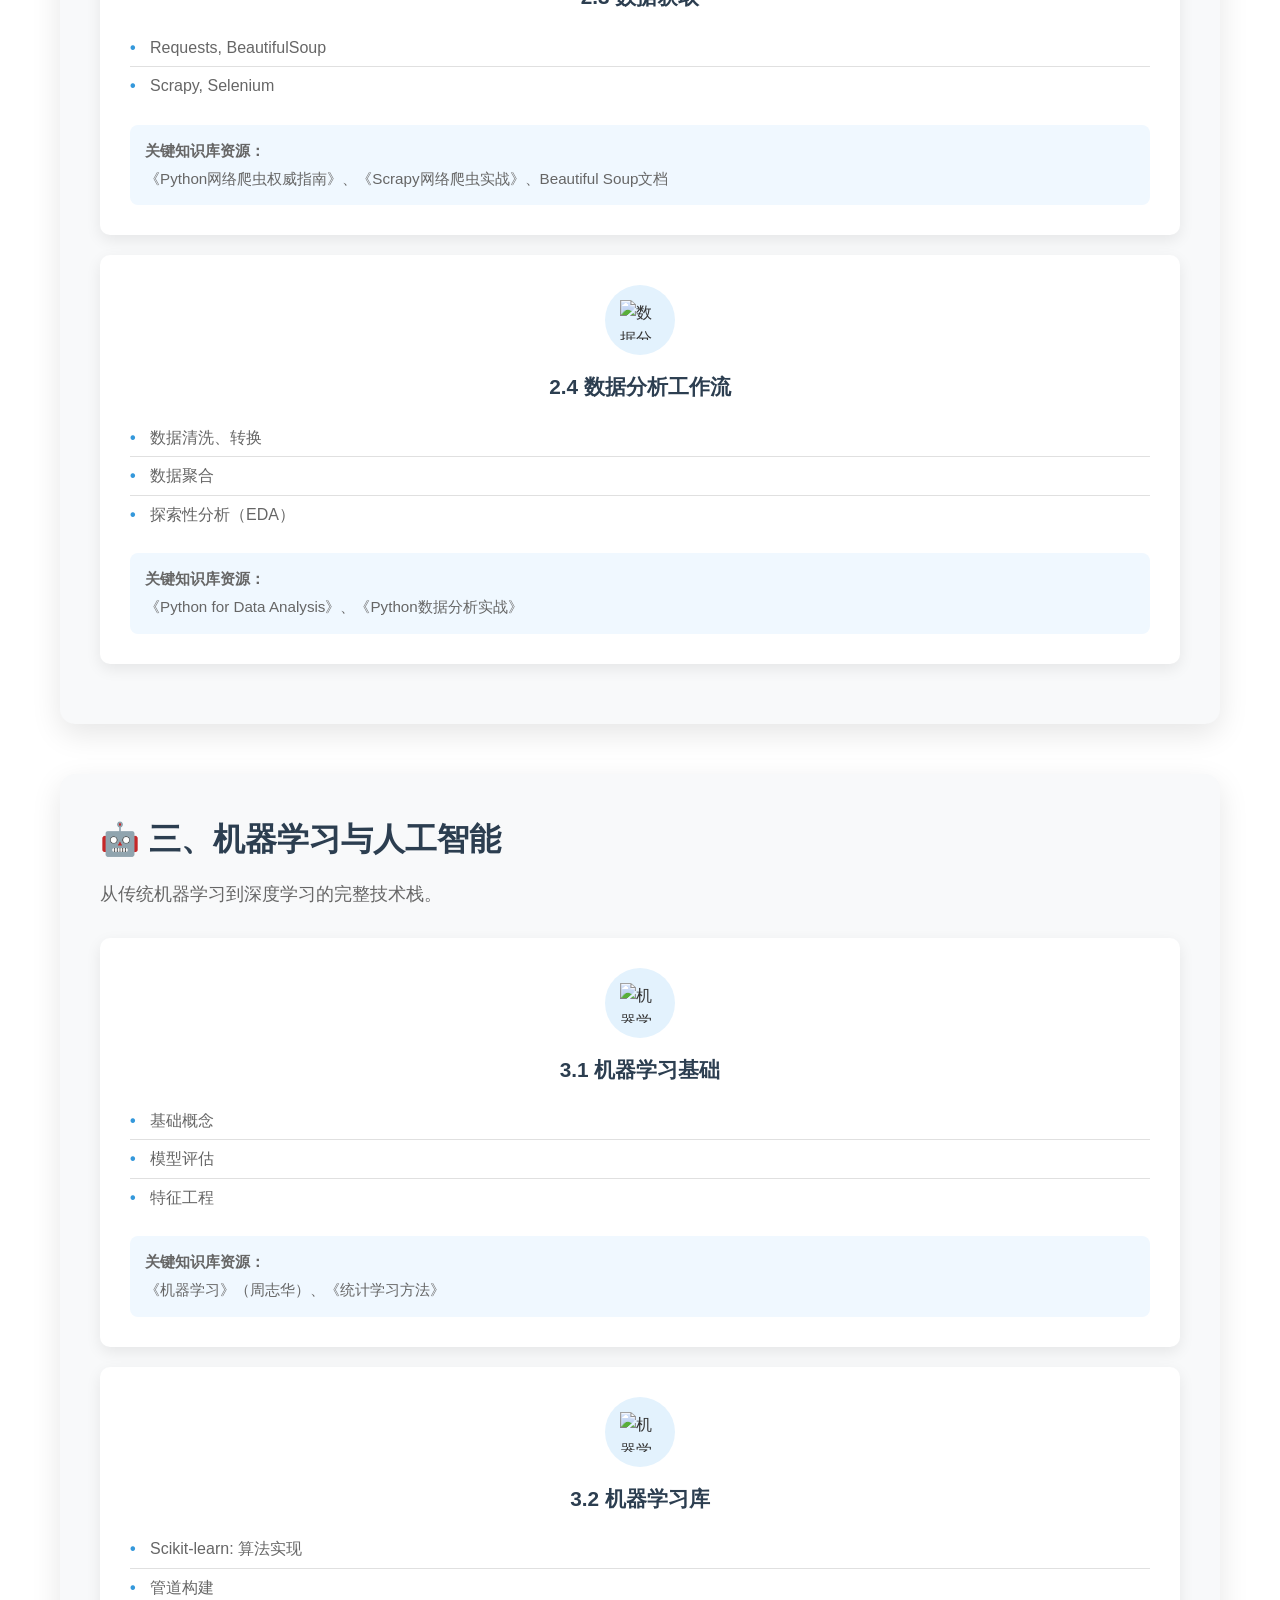
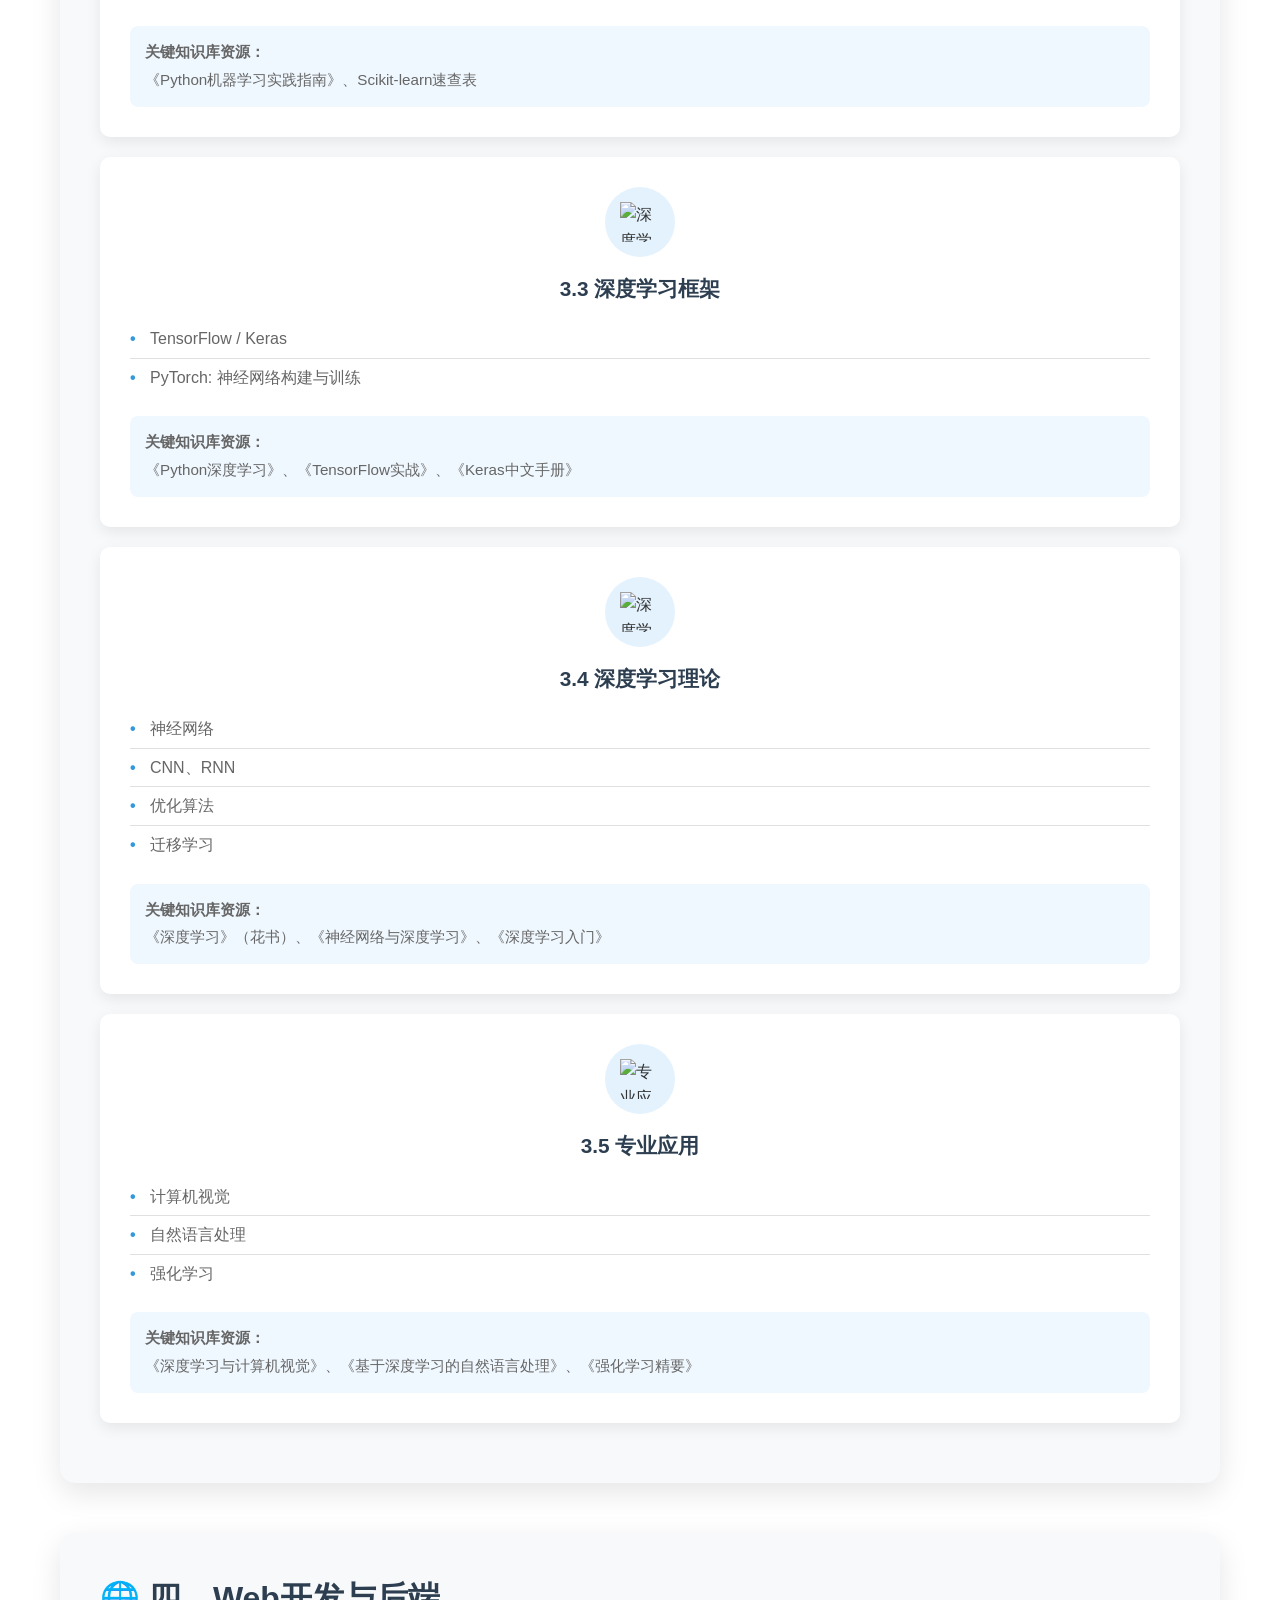
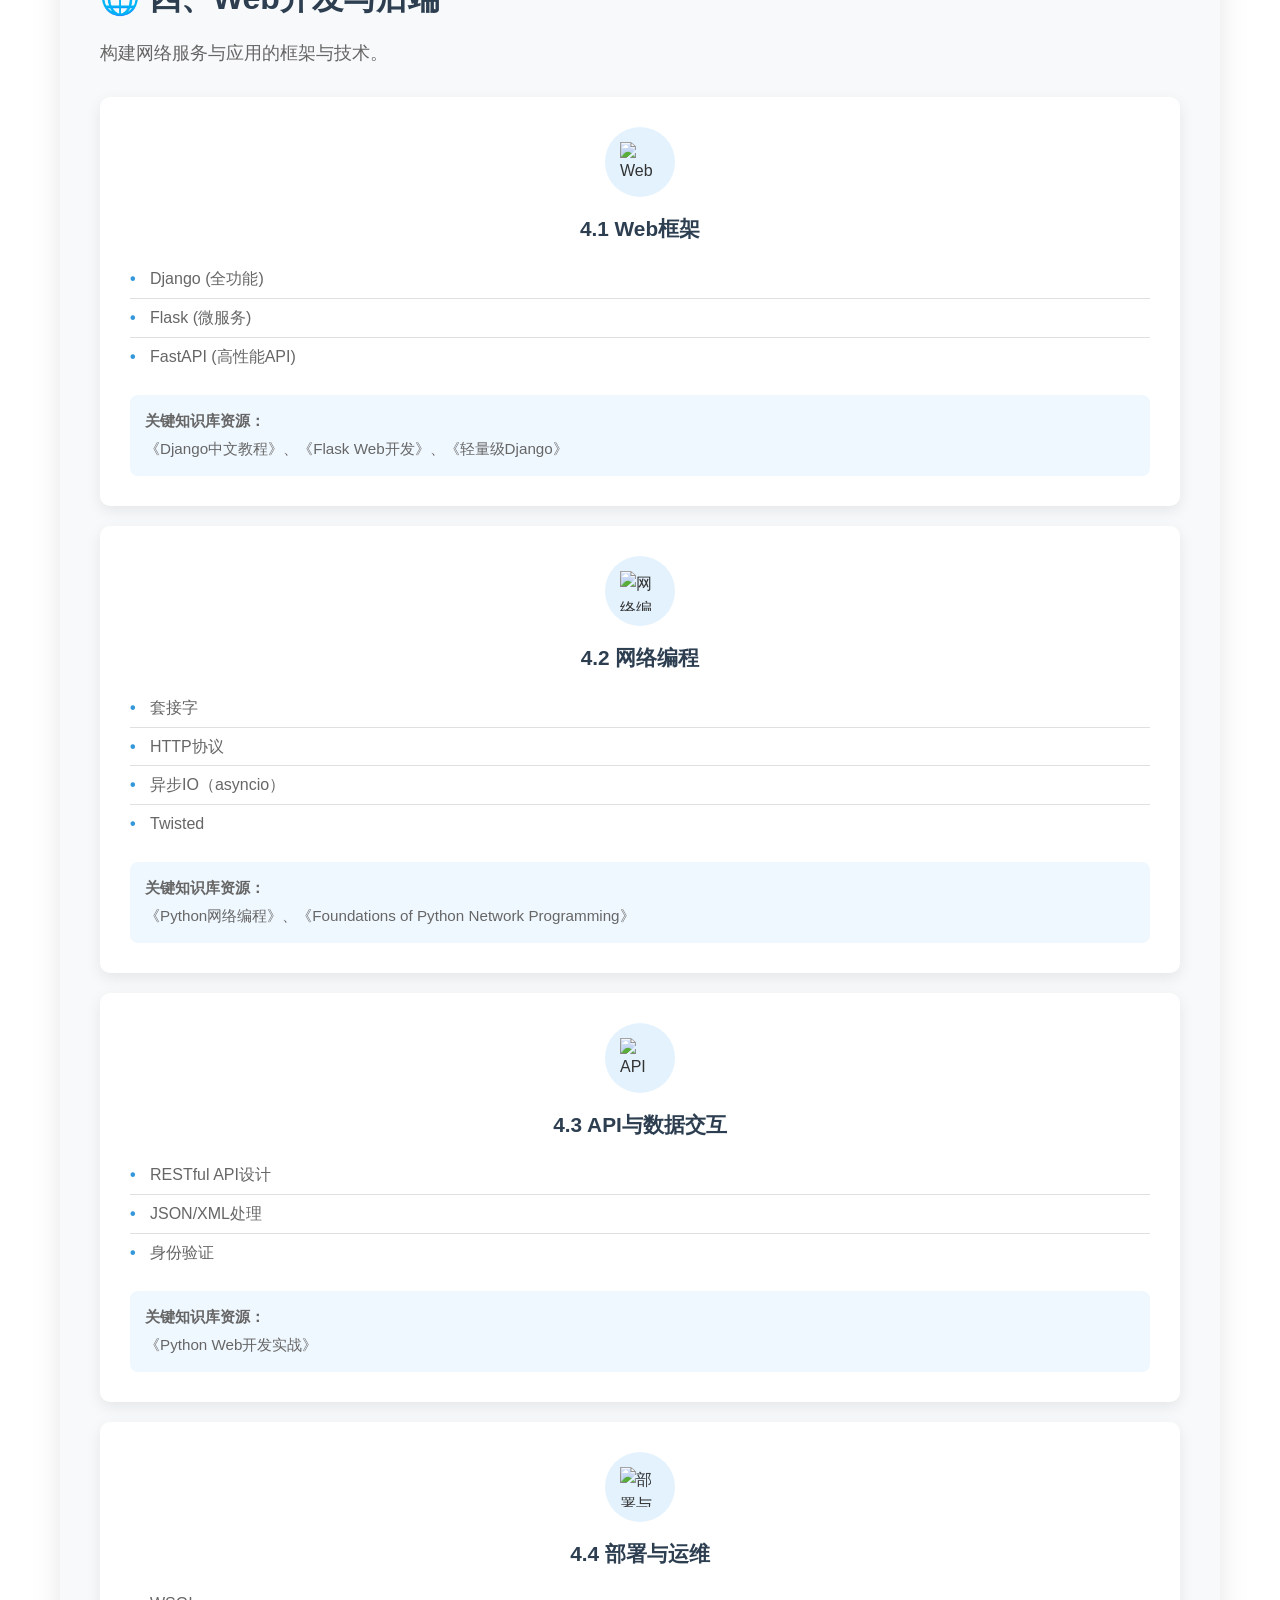
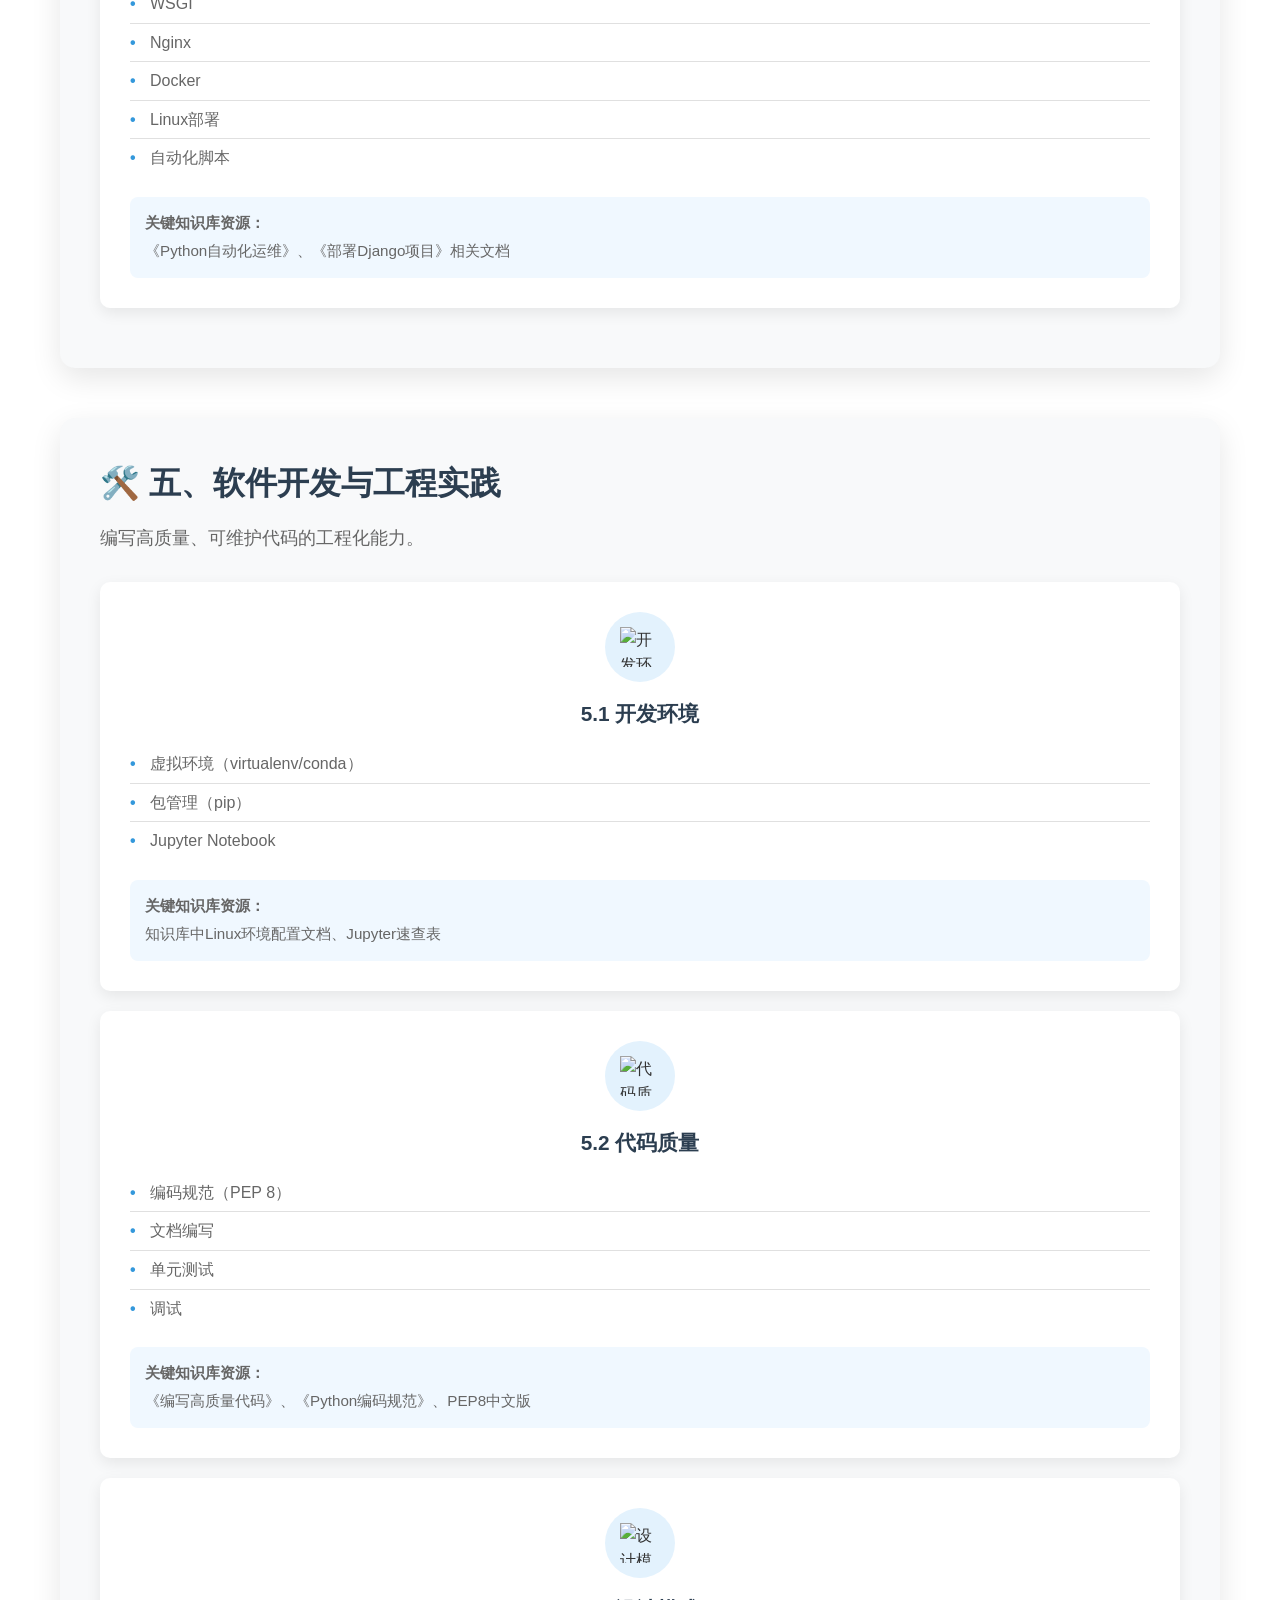
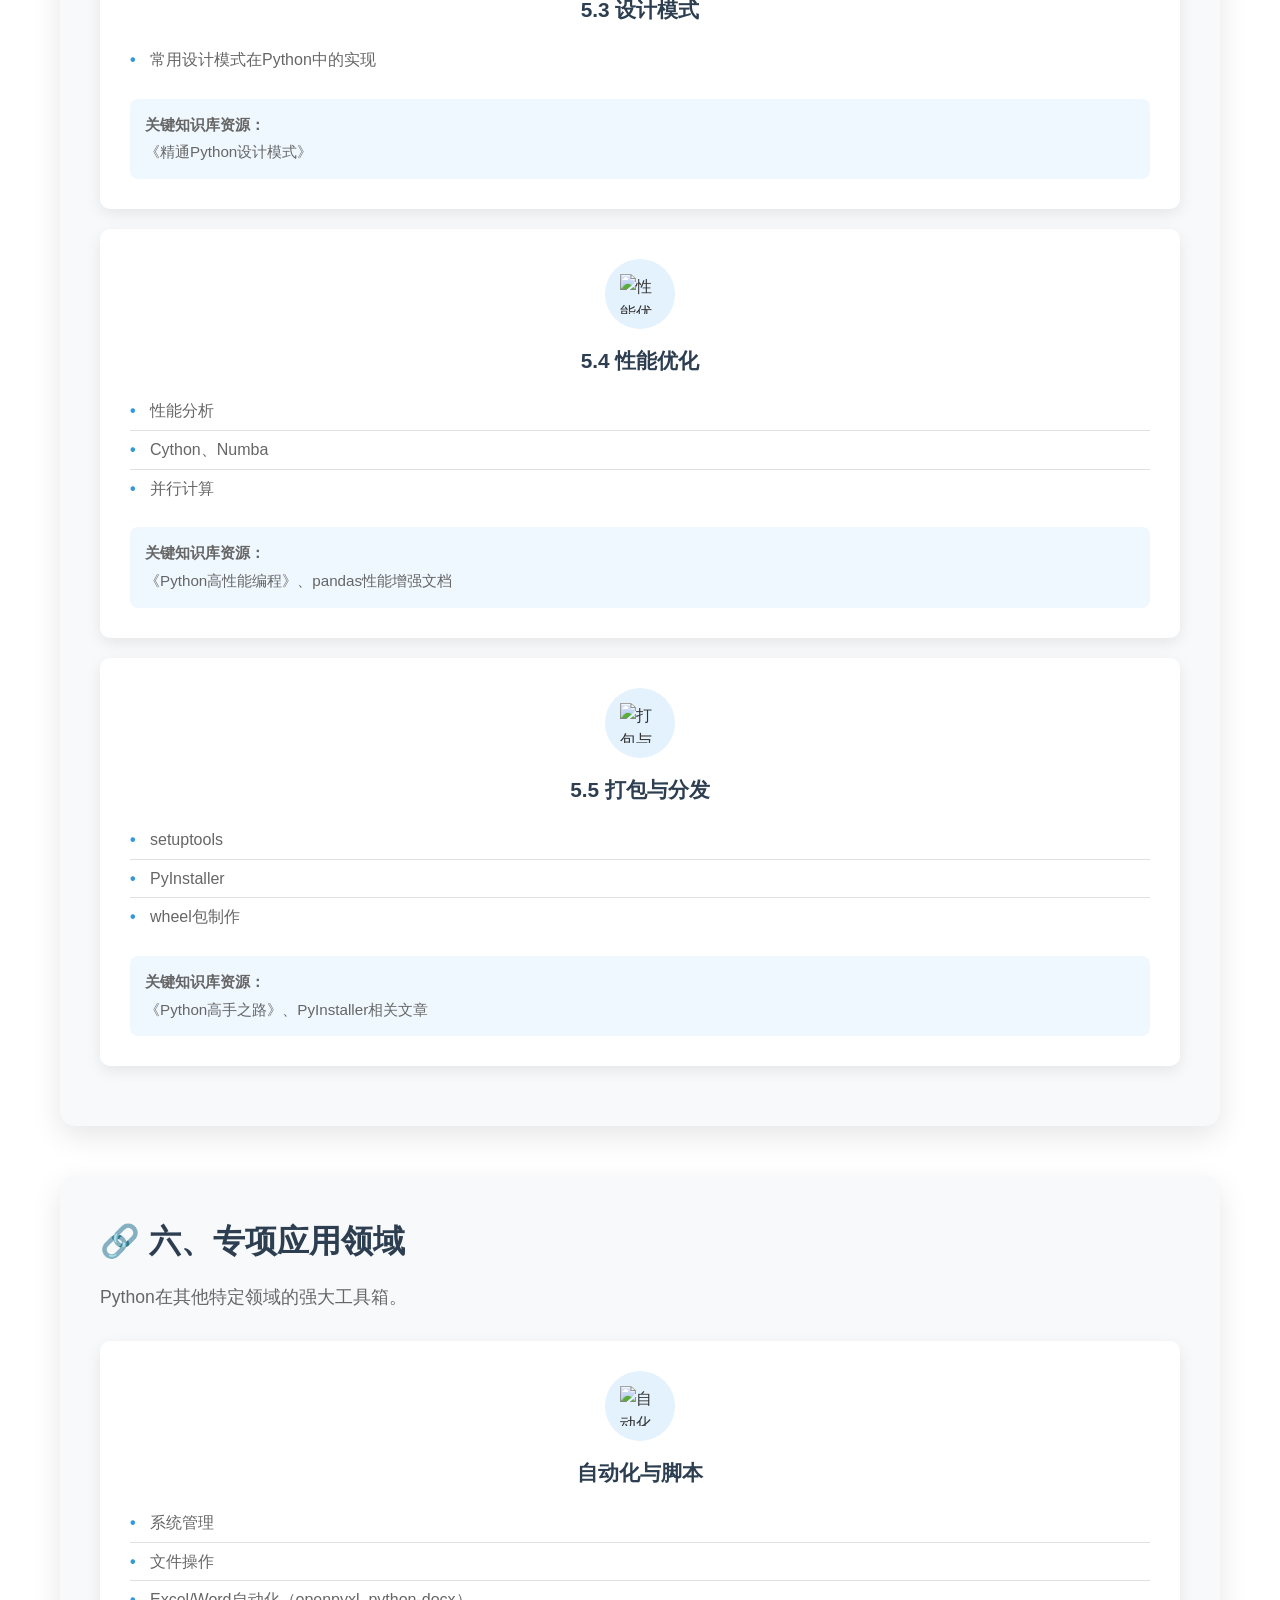
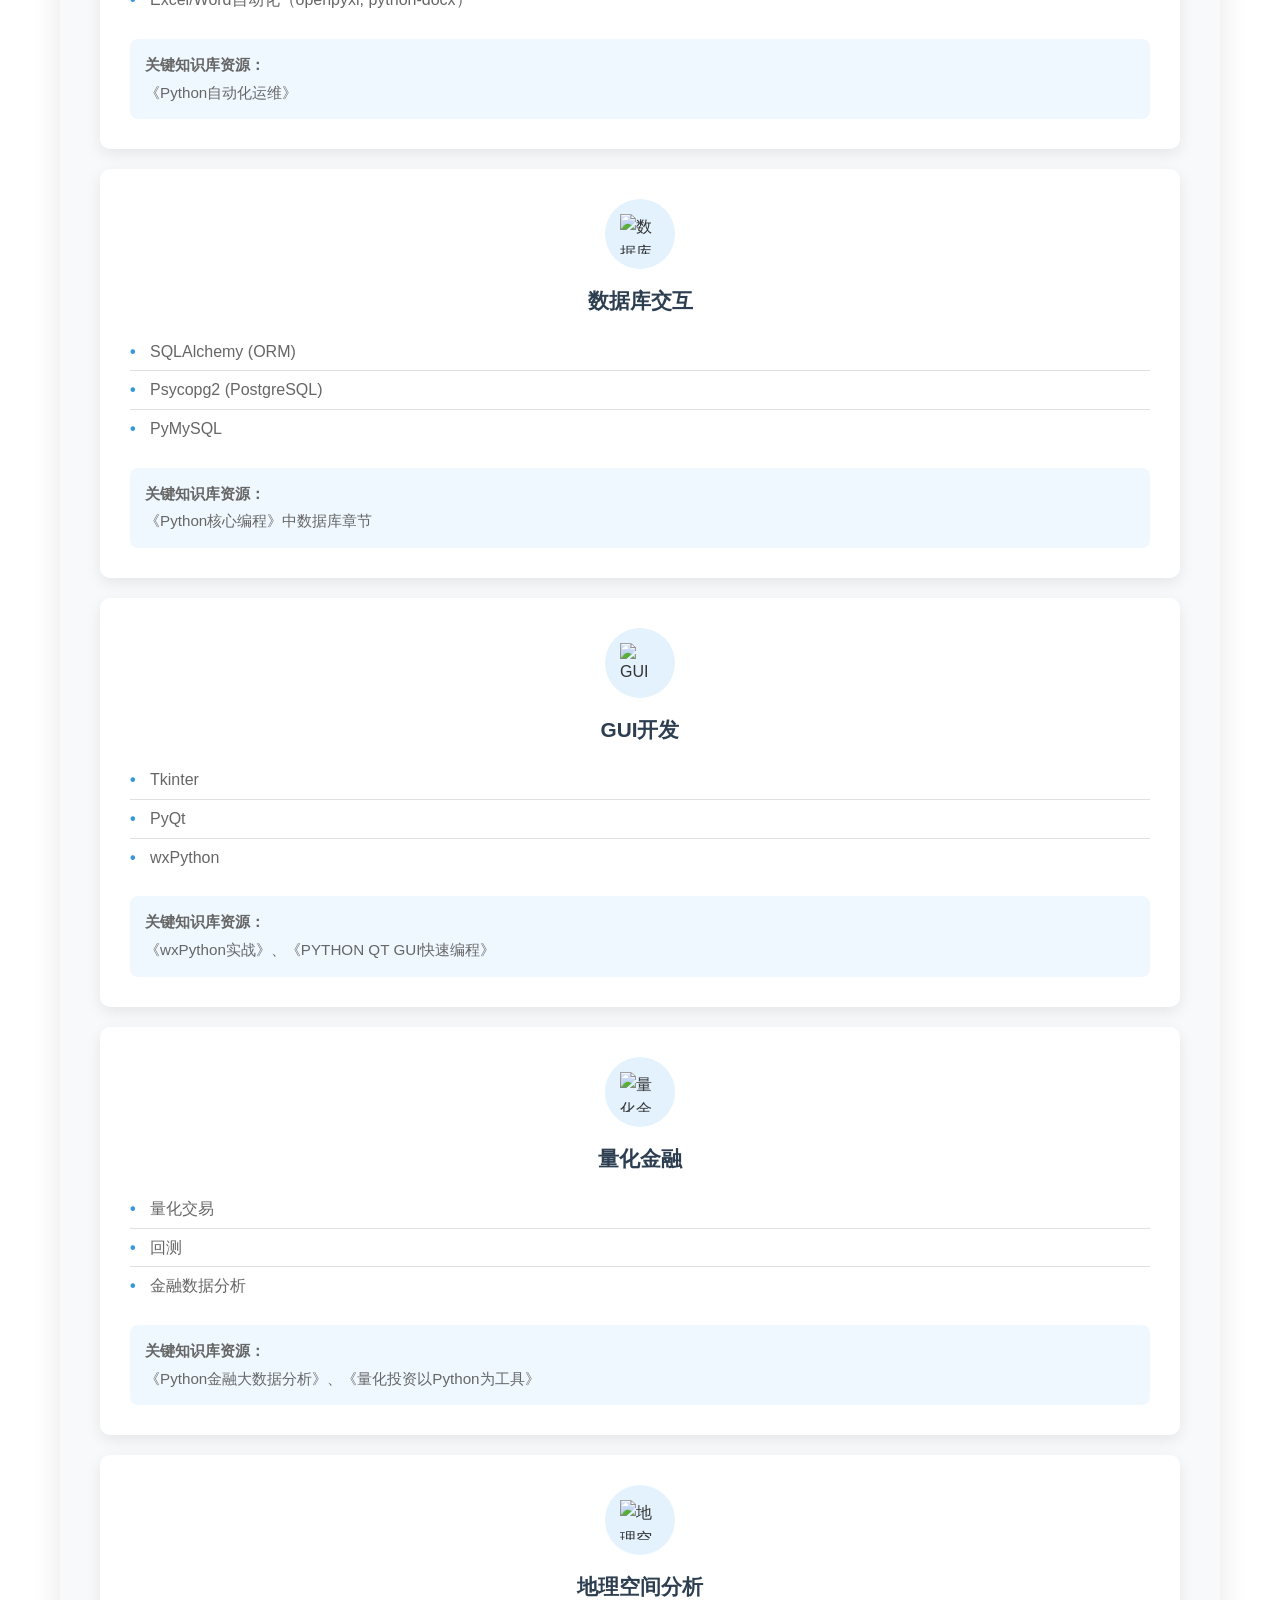
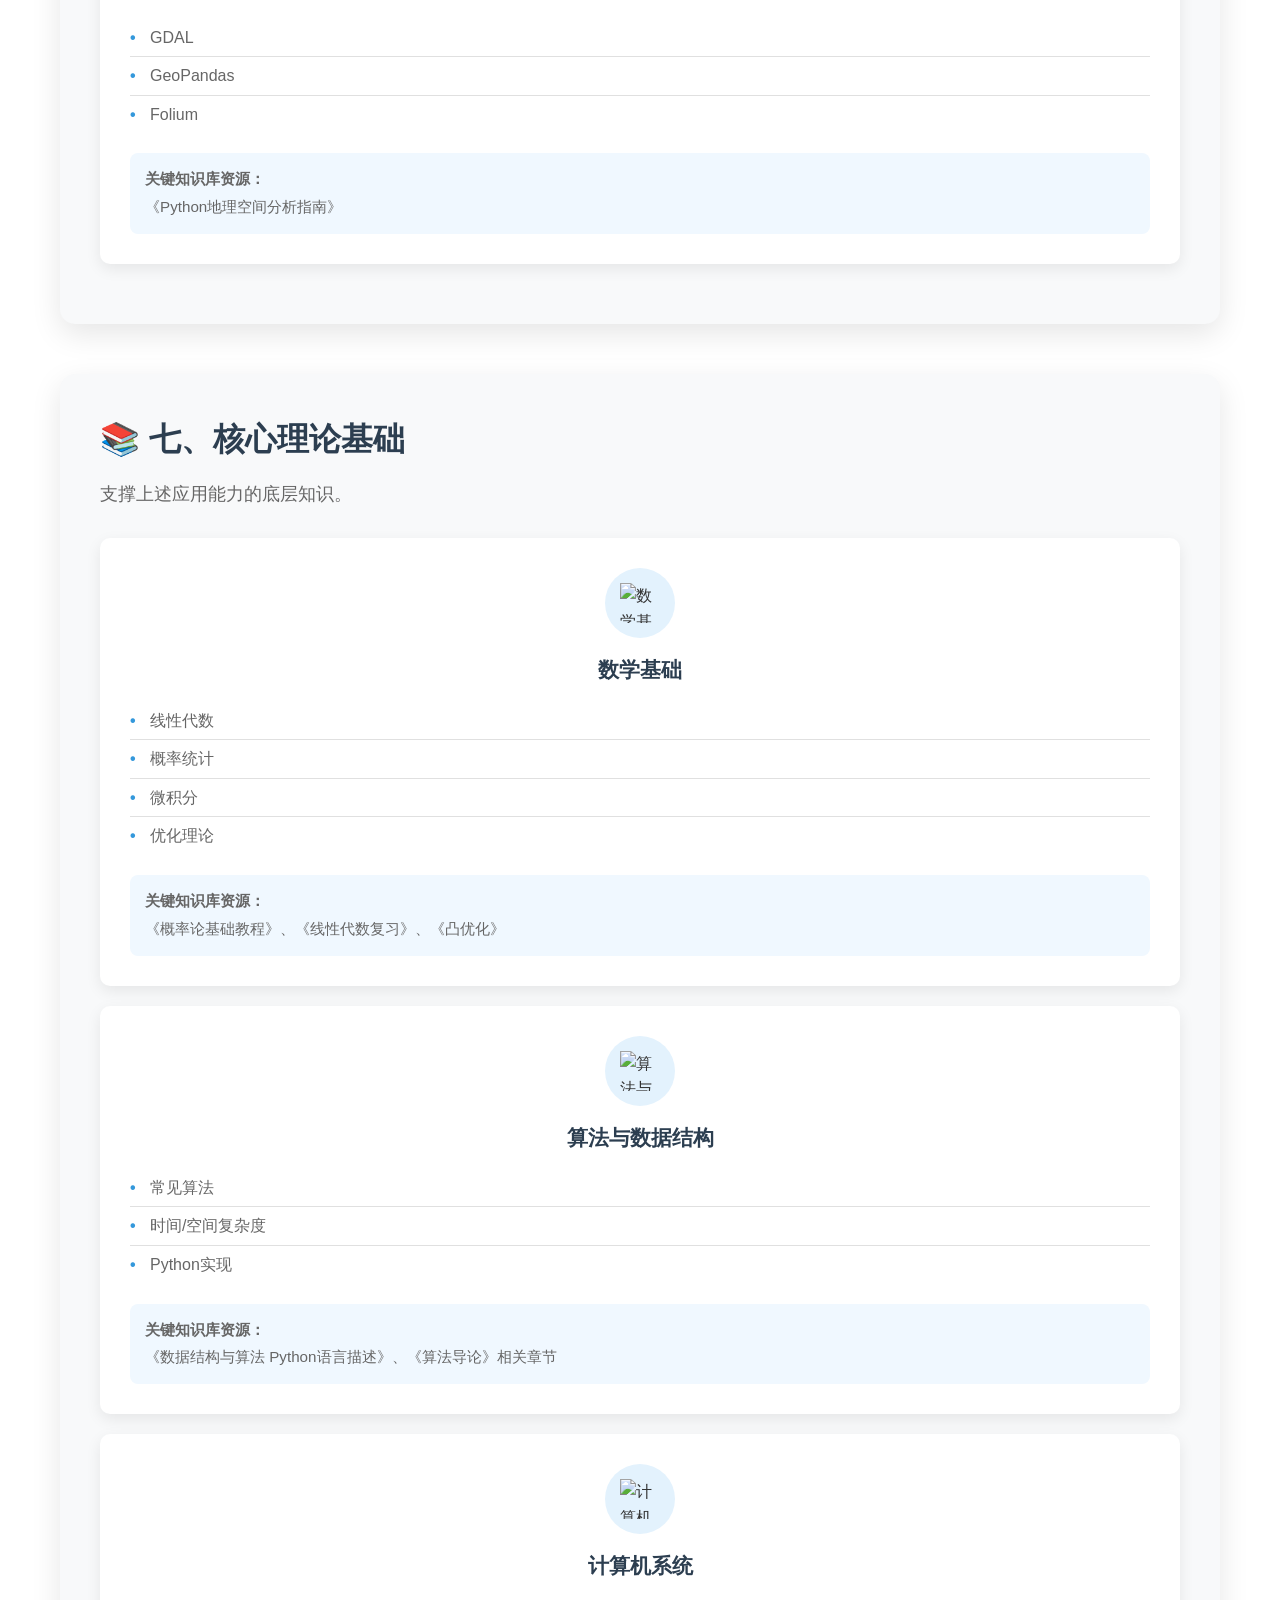
==== commit de3f9f62: "添加课程导航栏，方便用户快速跳转到不同的课程板块" ====
--- a/python-course.html
+++ b/python-course.html
@@ -35,13 +35,29 @@
         </div>
     </section>
 
+    <!-- 课程导航 -->
+    <nav class="course-nav">
+        <div class="container">
+            <ul class="nav-links">
+                <li><a href="#python-core">Python语言核心</a></li>
+                <li><a href="#data-analysis">数据处理与分析</a></li>
+                <li><a href="#machine-learning">机器学习与AI</a></li>
+                <li><a href="#web-development">Web开发与后端</a></li>
+                <li><a href="#software-engineering">软件工程实践</a></li>
+                <li><a href="#specialized-fields">专项应用领域</a></li>
+                <li><a href="#theoretical-foundation">核心理论基础</a></li>
+                <li><a href="#learning-path">学习路径建议</a></li>
+            </ul>
+        </div>
+    </nav>
+
     <!-- 课程模块 -->
     <section class="course-modules">
         <div class="container">
             <h2>课程内容</h2>
             
             <!-- 一、Python 语言核心 -->
-            <div class="section-card">
+            <div id="python-core" class="section-card">
                 <h3 class="section-title">🐍 一、Python 语言核心</h3>
                 <p class="section-description">这是掌握Python的根基，包括语法、特性与内在机制。</p>
                 
@@ -148,7 +164,7 @@
             </div>
 
             <!-- 二、数据处理与分析 -->
-            <div class="section-card">
+            <div id="data-analysis" class="section-card">
                 <h3 class="section-title">📊 二、数据处理与分析</h3>
                 <p class="section-description">Python在数据领域的核心应用栈，覆盖从获取、处理到分析的全流程。</p>
                 
@@ -216,7 +232,7 @@
             </div>
 
             <!-- 三、机器学习与人工智能 -->
-            <div class="section-card">
+            <div id="machine-learning" class="section-card">
                 <h3 class="section-title">🤖 三、机器学习与人工智能</h3>
                 <p class="section-description">从传统机器学习到深度学习的完整技术栈。</p>
                 
@@ -301,7 +317,7 @@
             </div>
 
             <!-- 四、Web开发与后端 -->
-            <div class="section-card">
+            <div id="web-development" class="section-card">
                 <h3 class="section-title">🌐 四、Web开发与后端</h3>
                 <p class="section-description">构建网络服务与应用的框架与技术。</p>
                 
@@ -374,7 +390,7 @@
             </div>
 
             <!-- 五、软件开发与工程实践 -->
-            <div class="section-card">
+            <div id="software-engineering" class="section-card">
                 <h3 class="section-title">🛠️ 五、软件开发与工程实践</h3>
                 <p class="section-description">编写高质量、可维护代码的工程化能力。</p>
                 
@@ -459,7 +475,7 @@
             </div>
 
             <!-- 六、专项应用领域 -->
-            <div class="section-card">
+            <div id="specialized-fields" class="section-card">
                 <h3 class="section-title">🔗 六、专项应用领域</h3>
                 <p class="section-description">Python在其他特定领域的强大工具箱。</p>
                 
@@ -545,7 +561,7 @@
             </div>
 
             <!-- 七、核心理论基础 -->
-            <div class="section-card">
+            <div id="theoretical-foundation" class="section-card">
                 <h3 class="section-title">📚 七、核心理论基础</h3>
                 <p class="section-description">支撑上述应用能力的底层知识。</p>
                 
@@ -600,7 +616,7 @@
             </div>
 
             <!-- 学习路径建议 -->
-            <div class="section-card">
+            <div id="learning-path" class="section-card">
                 <h3 class="section-title">🧭 学习路径建议</h3>
                 <div class="learning-path">
                     <ol>
@@ -956,6 +972,41 @@
             border-bottom: 2px solid white;
         }
         
+        /* 课程导航样式 */
+        .course-nav {
+            background-color: #3498db;
+            position: sticky;
+            top: 70px;
+            z-index: 900;
+            box-shadow: 0 2px 10px rgba(0, 0, 0, 0.1);
+        }
+        
+        .nav-links {
+            display: flex;
+            list-style: none;
+            flex-wrap: wrap;
+            gap: 15px;
+            padding: 15px 0;
+        }
+        
+        .nav-links li a {
+            color: white;
+            text-decoration: none;
+            padding: 8px 15px;
+            border-radius: 20px;
+            font-size: 0.95rem;
+            transition: all 0.3s;
+        }
+        
+        .nav-links li a:hover {
+            background-color: rgba(255, 255, 255, 0.2);
+            transform: translateY(-2px);
+        }
+        
+        .nav-links li a:active {
+            transform: translateY(0);
+        }
+        
         /* 响应式设计 */
         @media (max-width: 768px) {
             .course-hero h1 {
@@ -986,6 +1037,21 @@
             .resources-grid {
                 grid-template-columns: 1fr;
             }
+            
+            /* 课程导航响应式 */
+            .course-nav {
+                top: 120px;
+            }
+            
+            .nav-links {
+                gap: 10px;
+                padding: 10px 0;
+            }
+            
+            .nav-links li a {
+                padding: 6px 12px;
+                font-size: 0.85rem;
+            }
         }
         
         @media (max-width: 480px) {
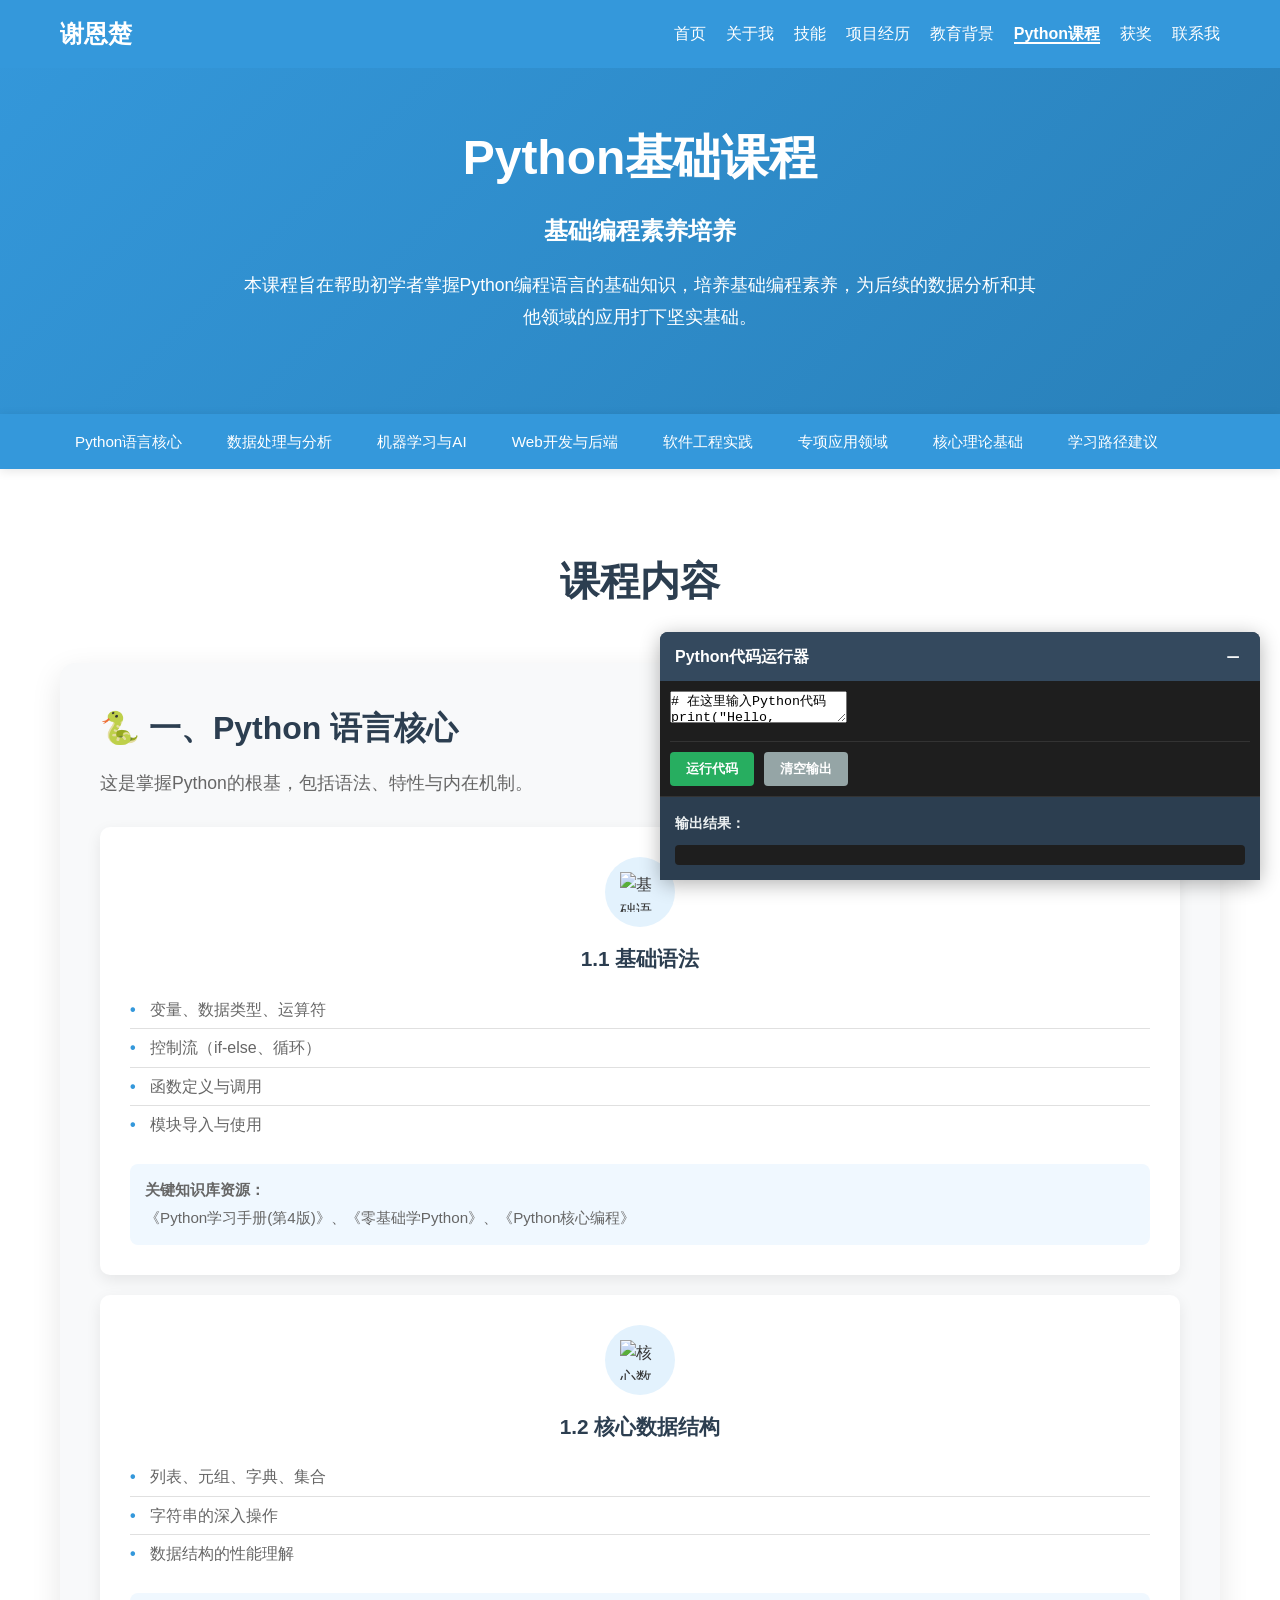
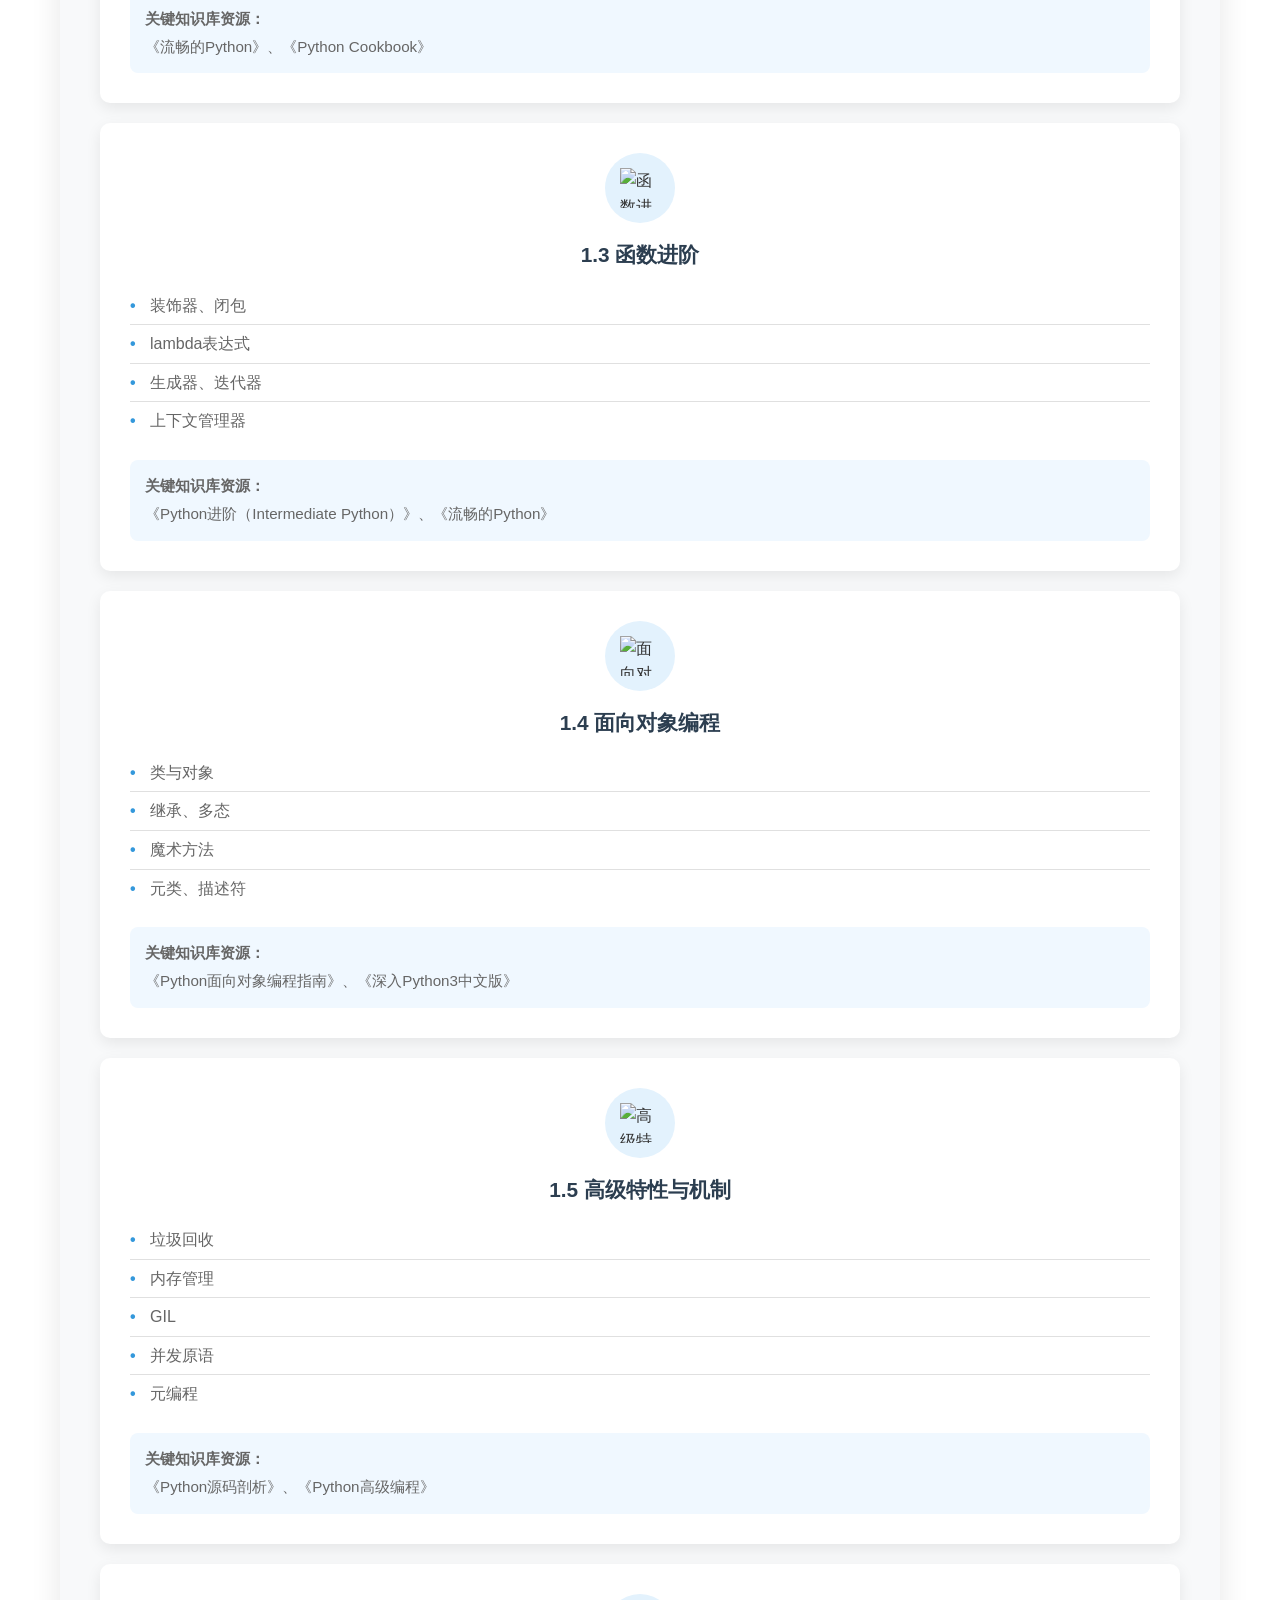
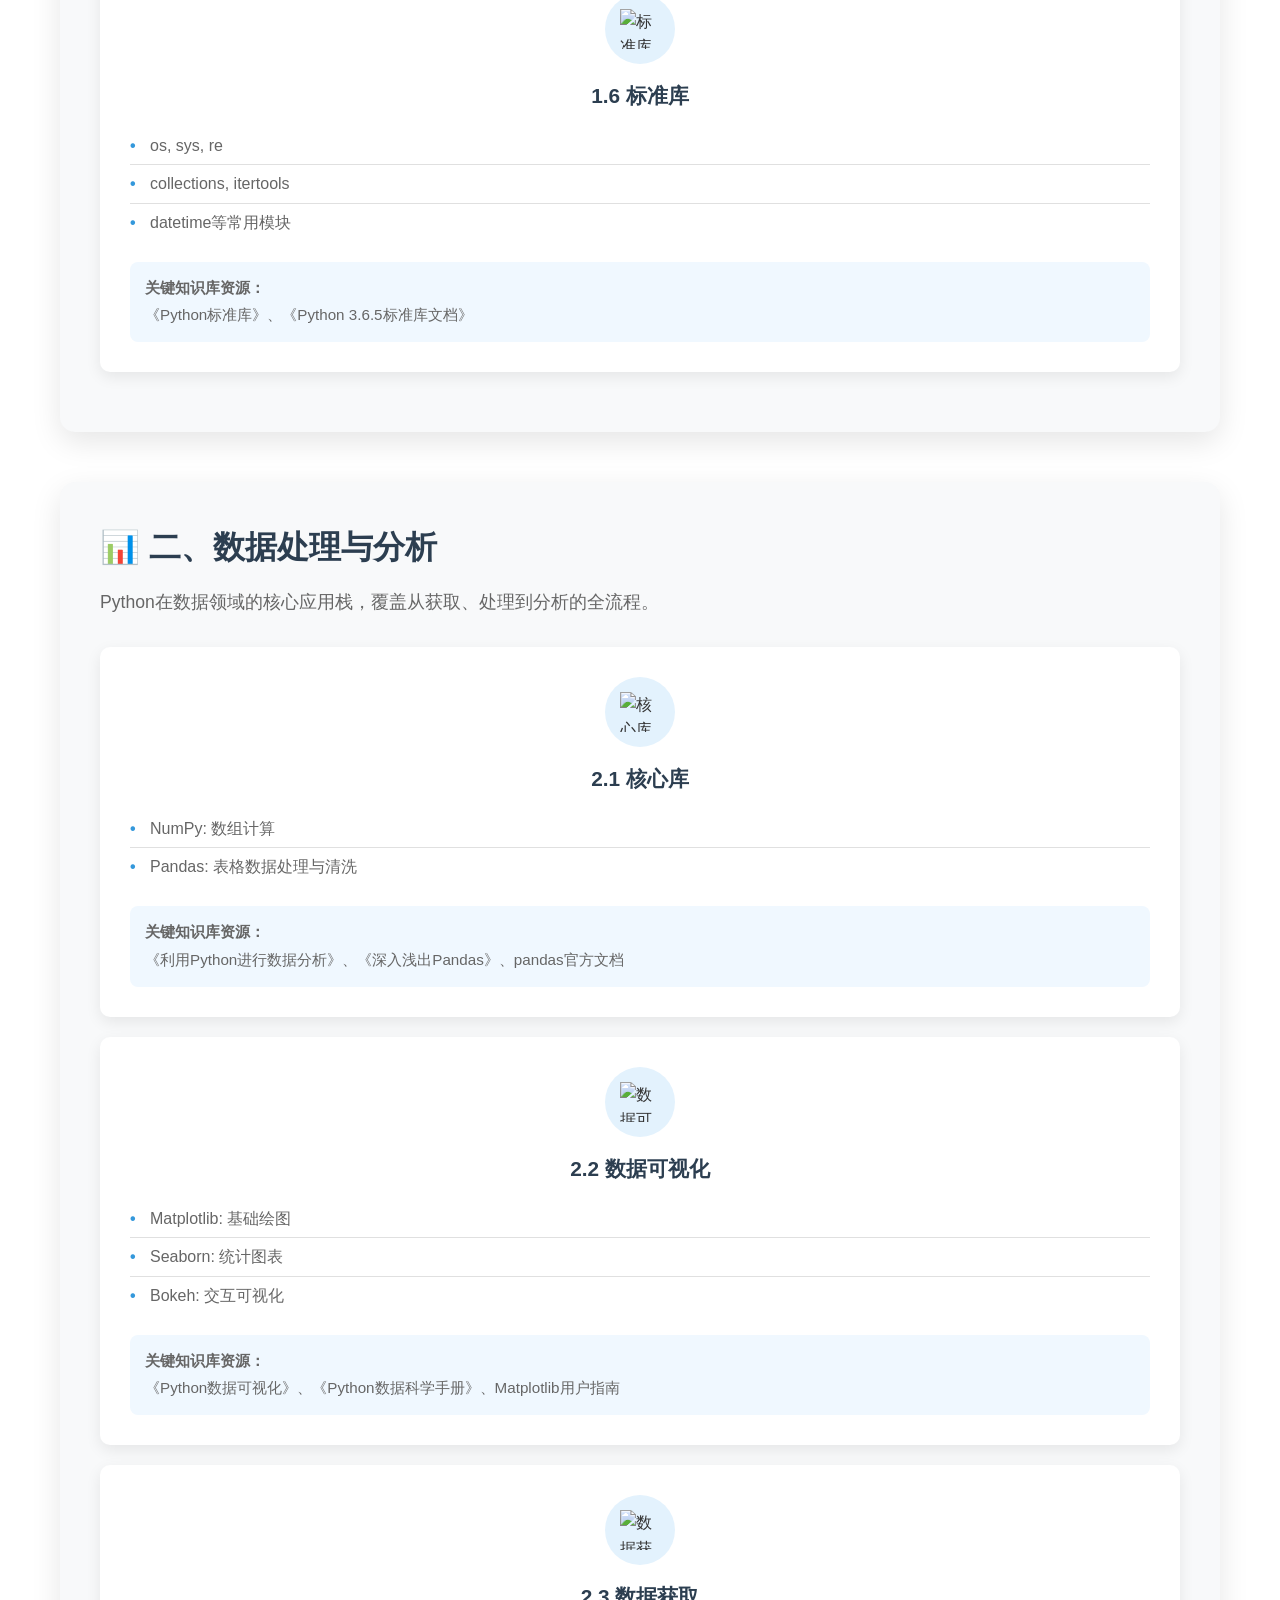
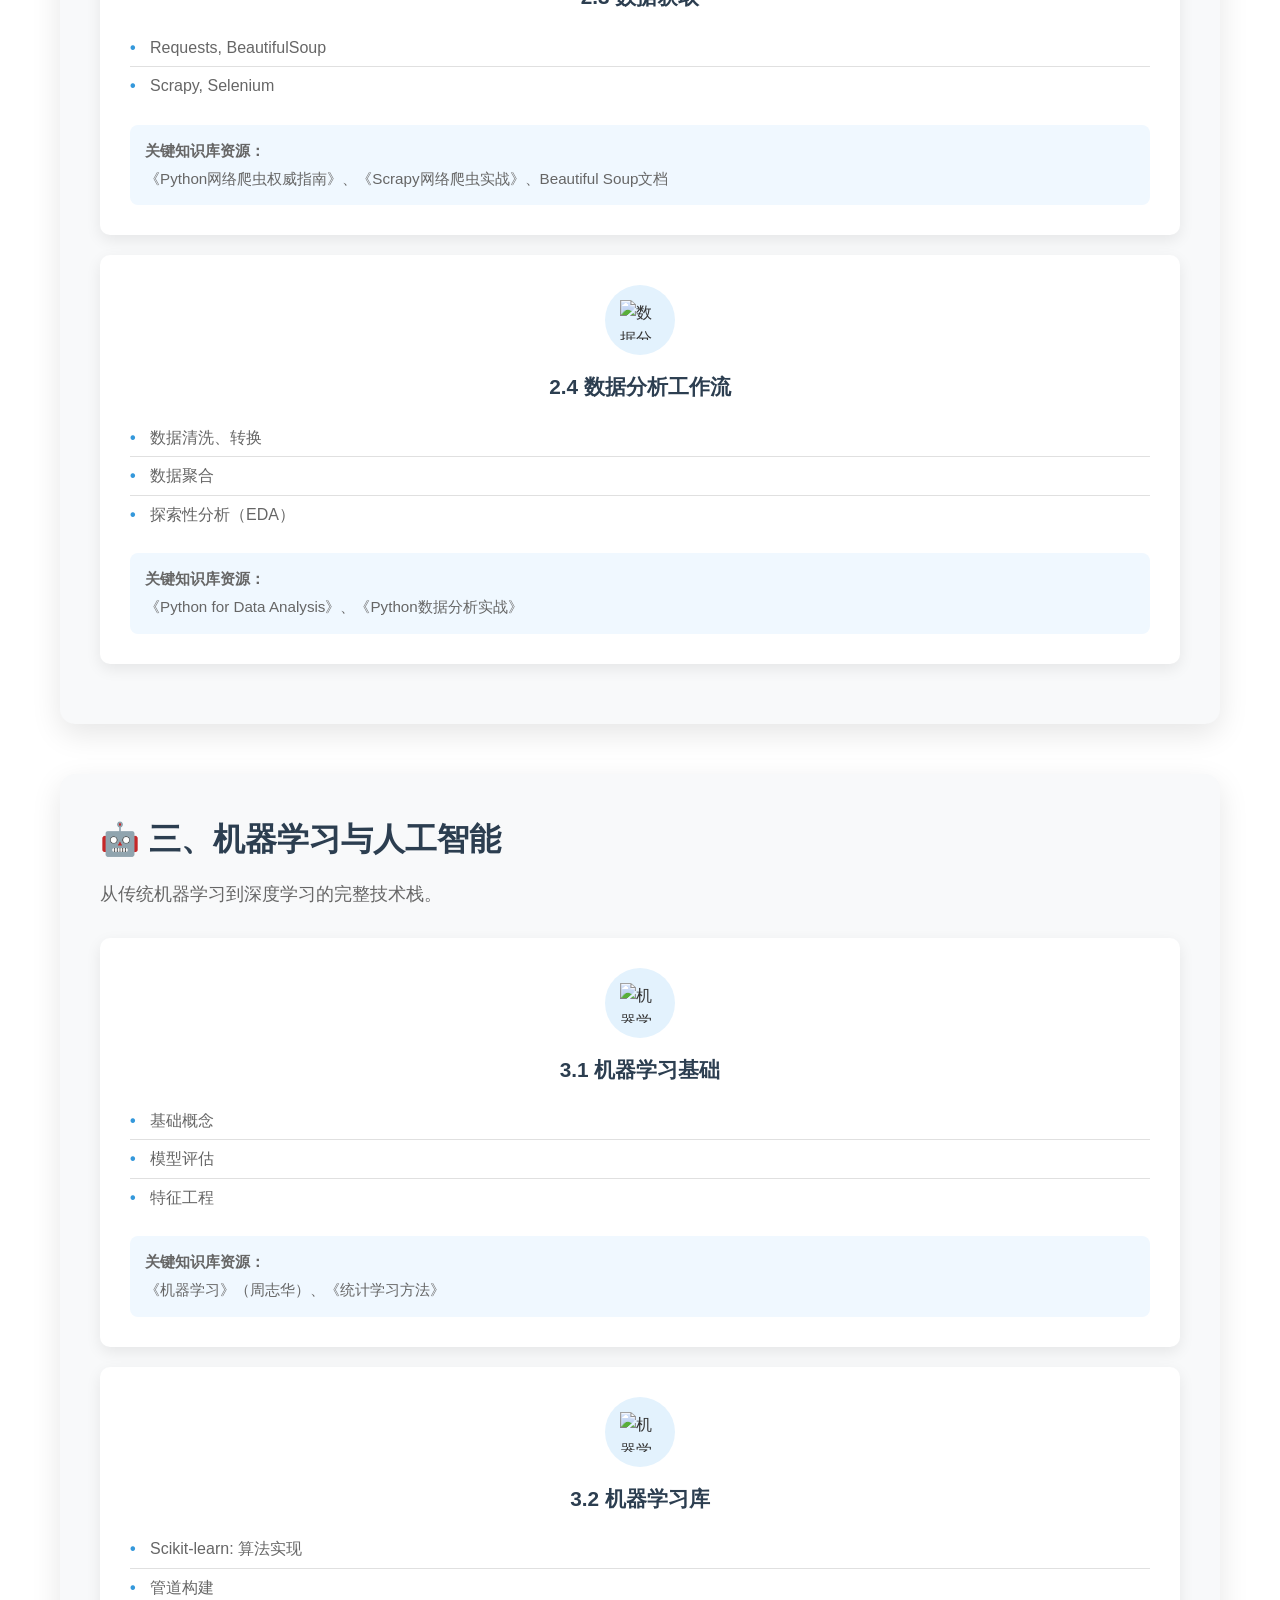
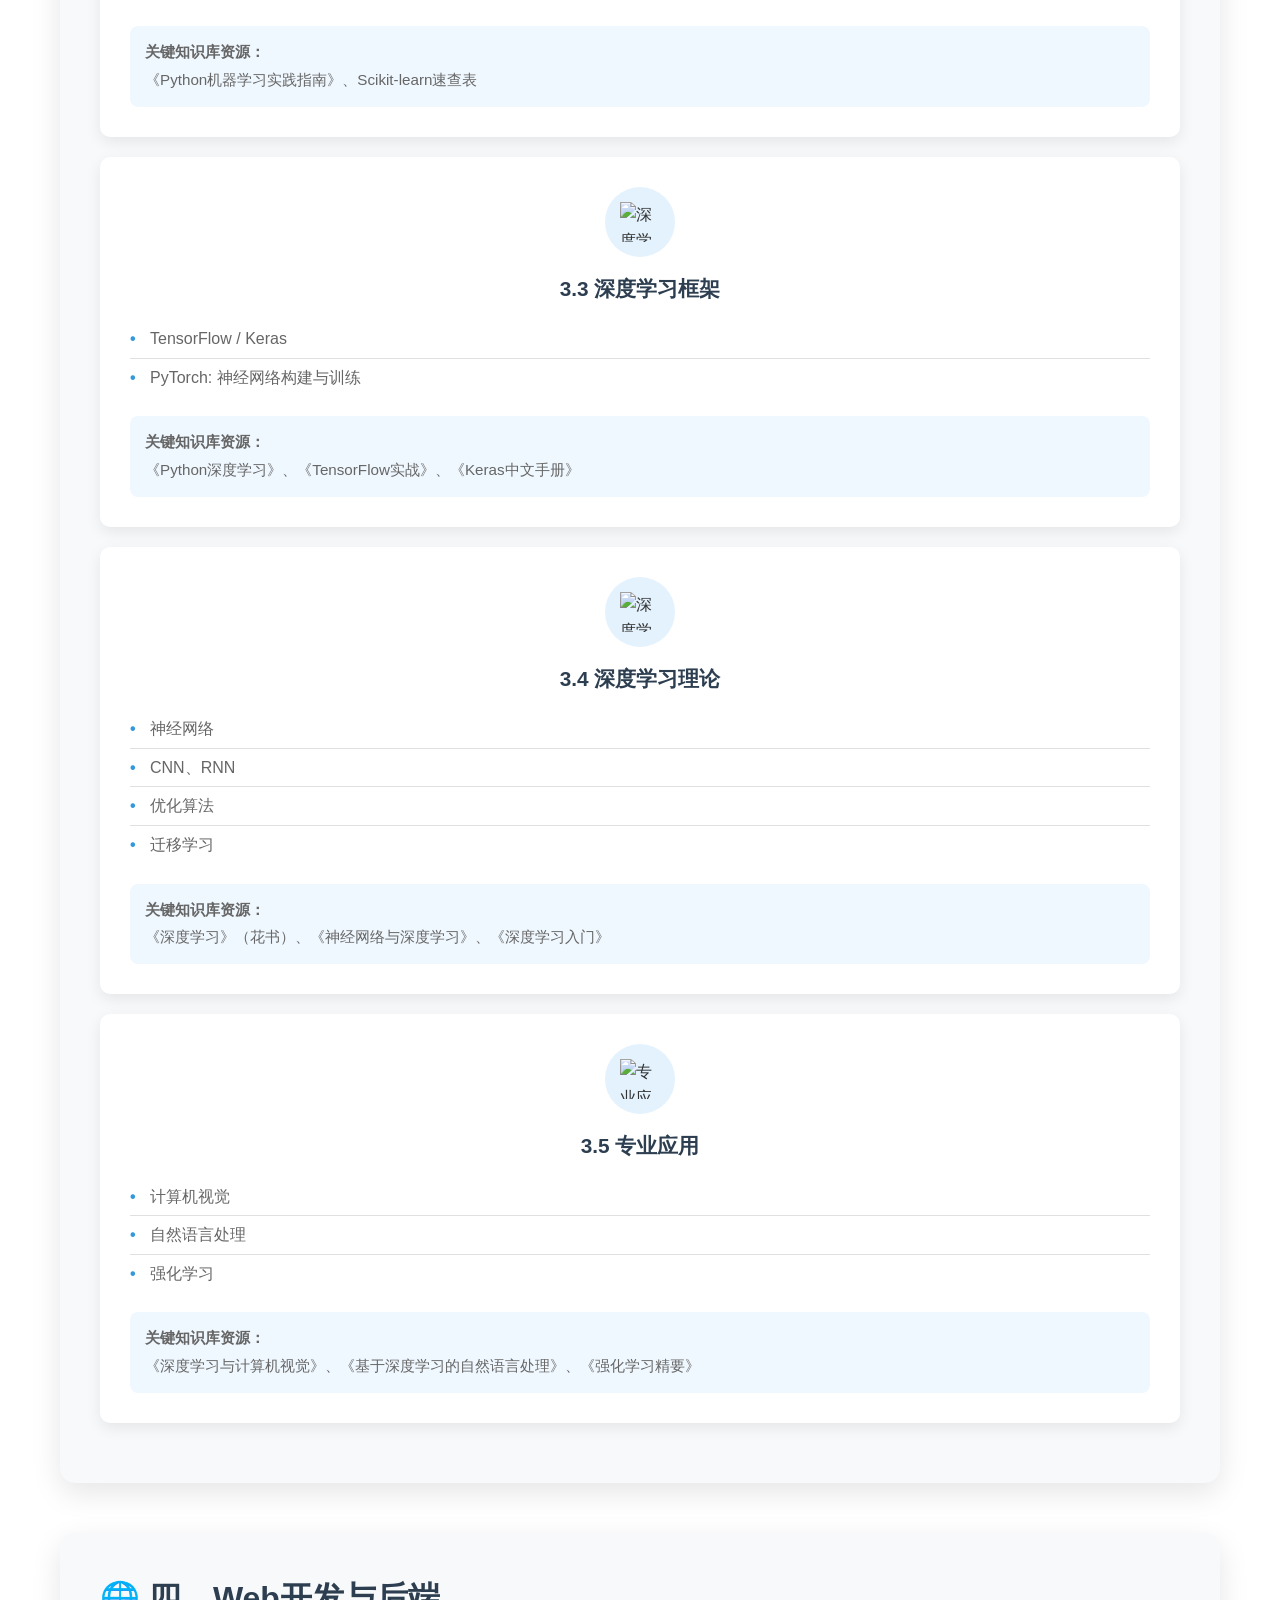
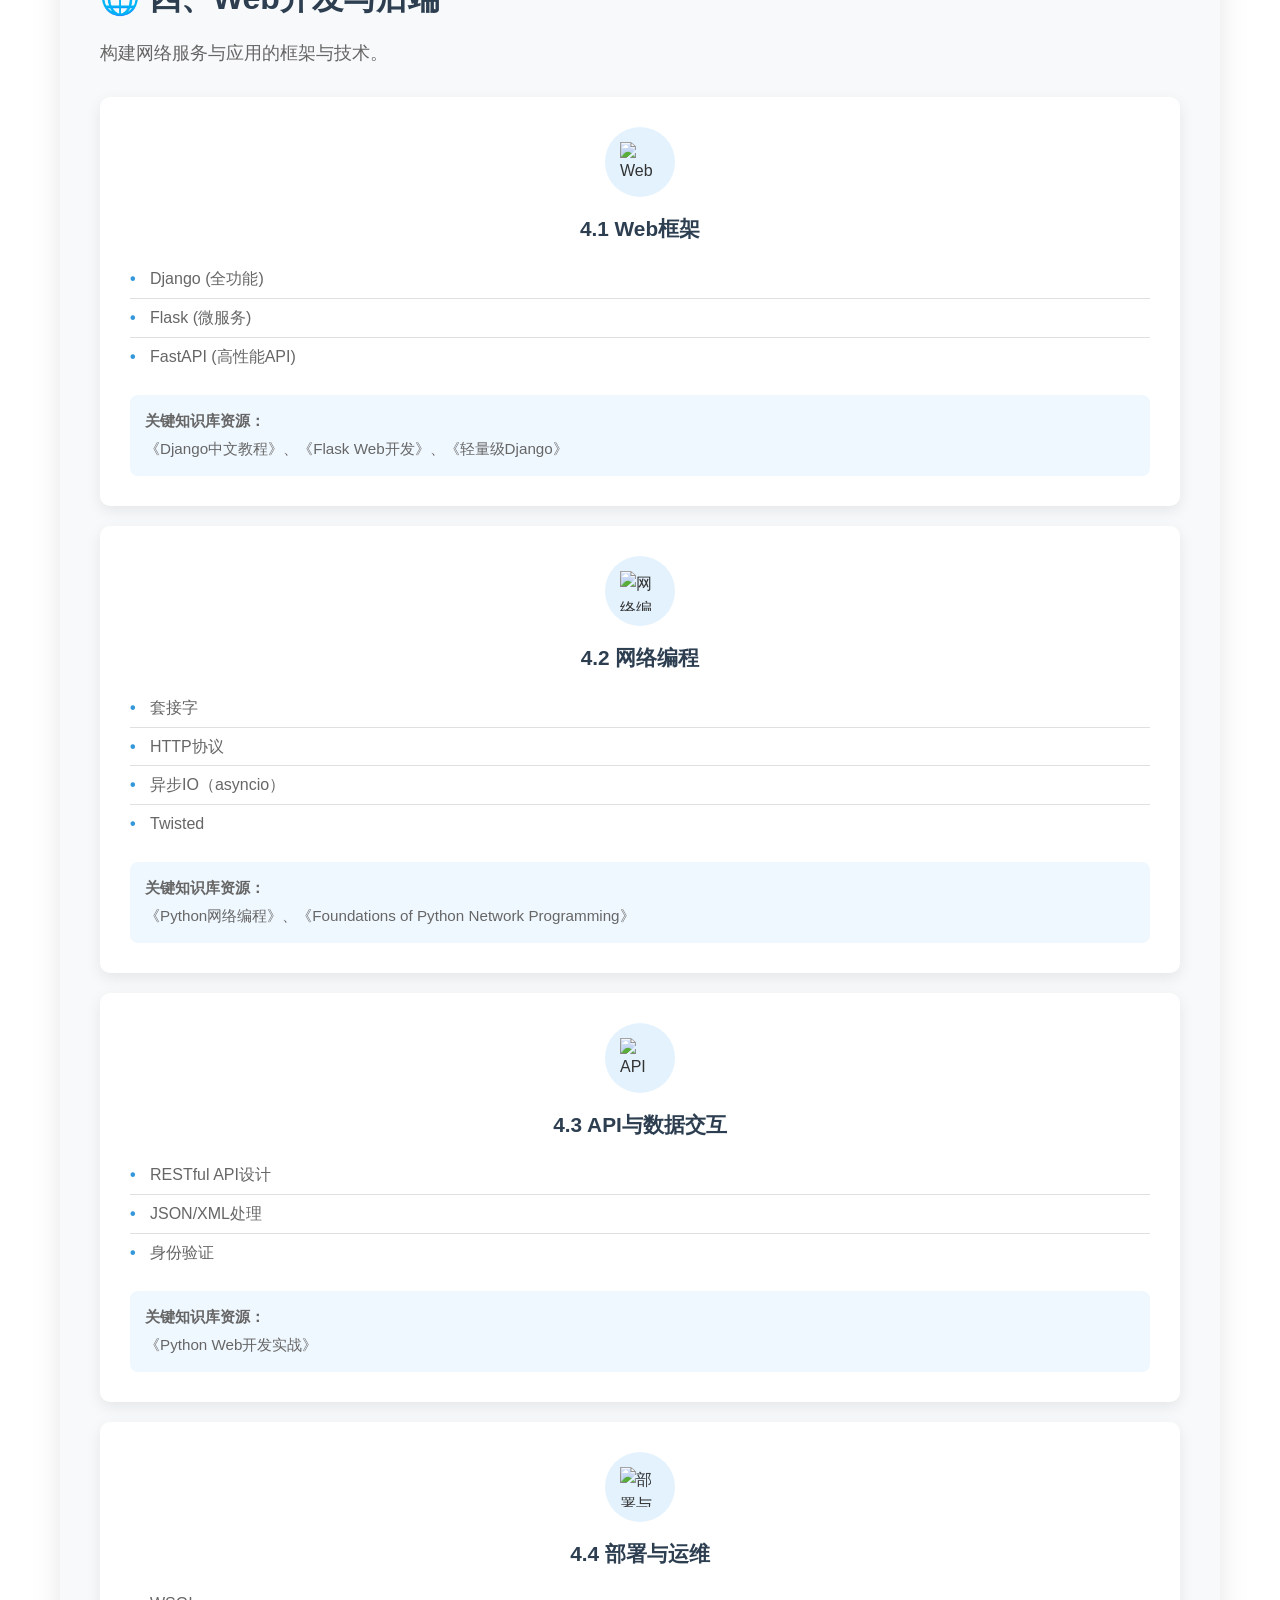
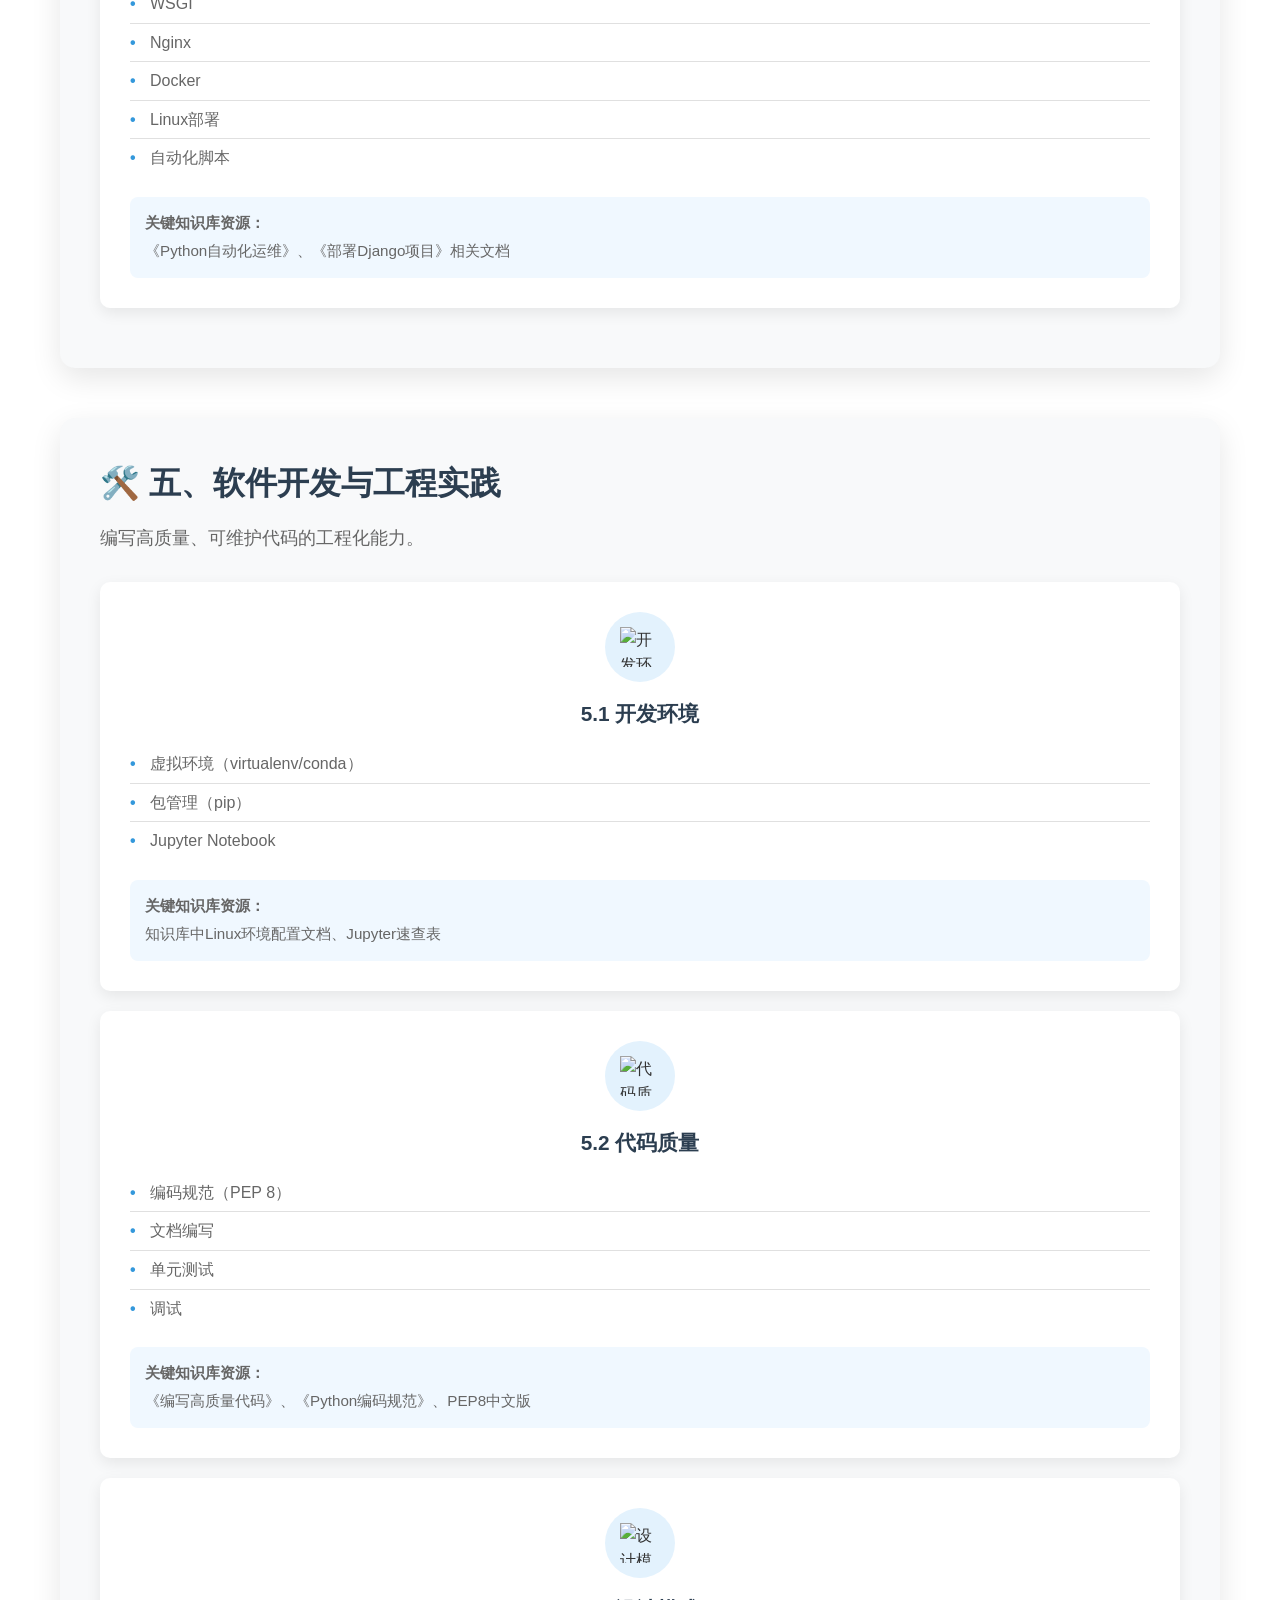
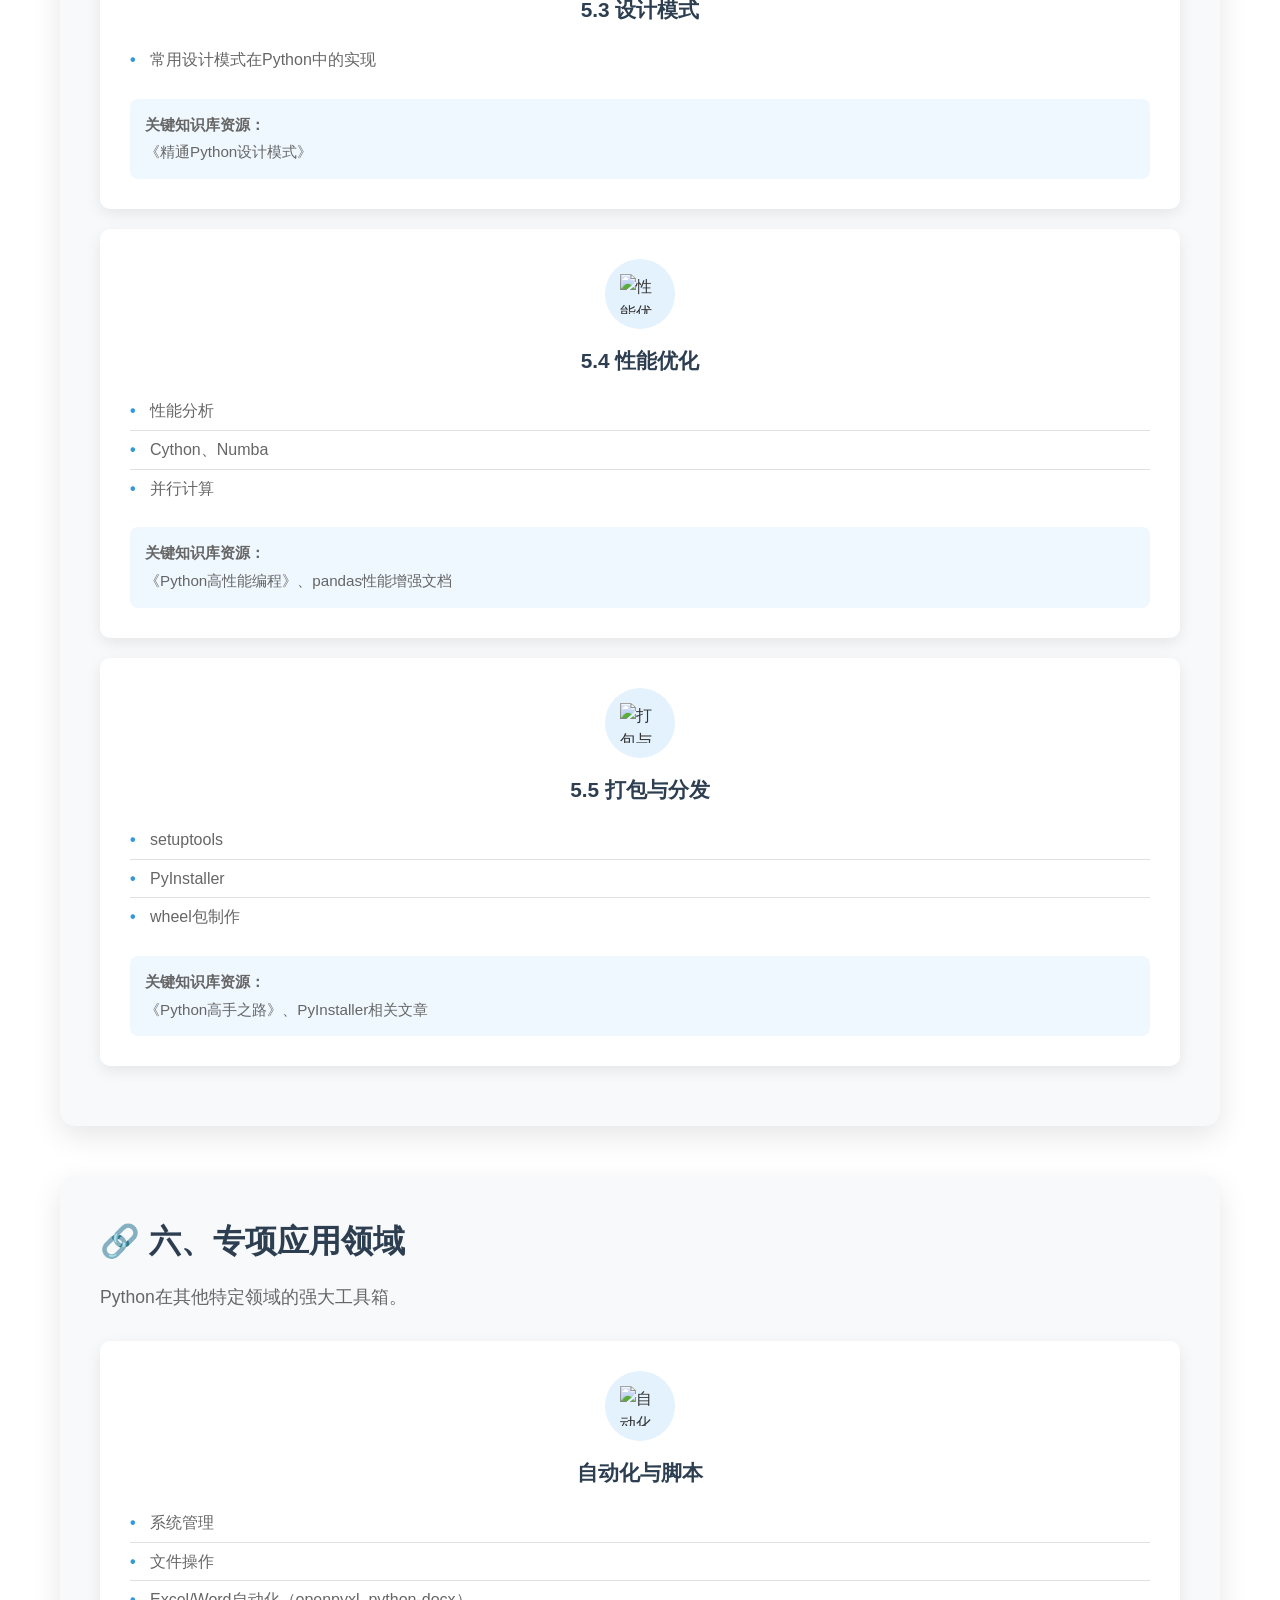
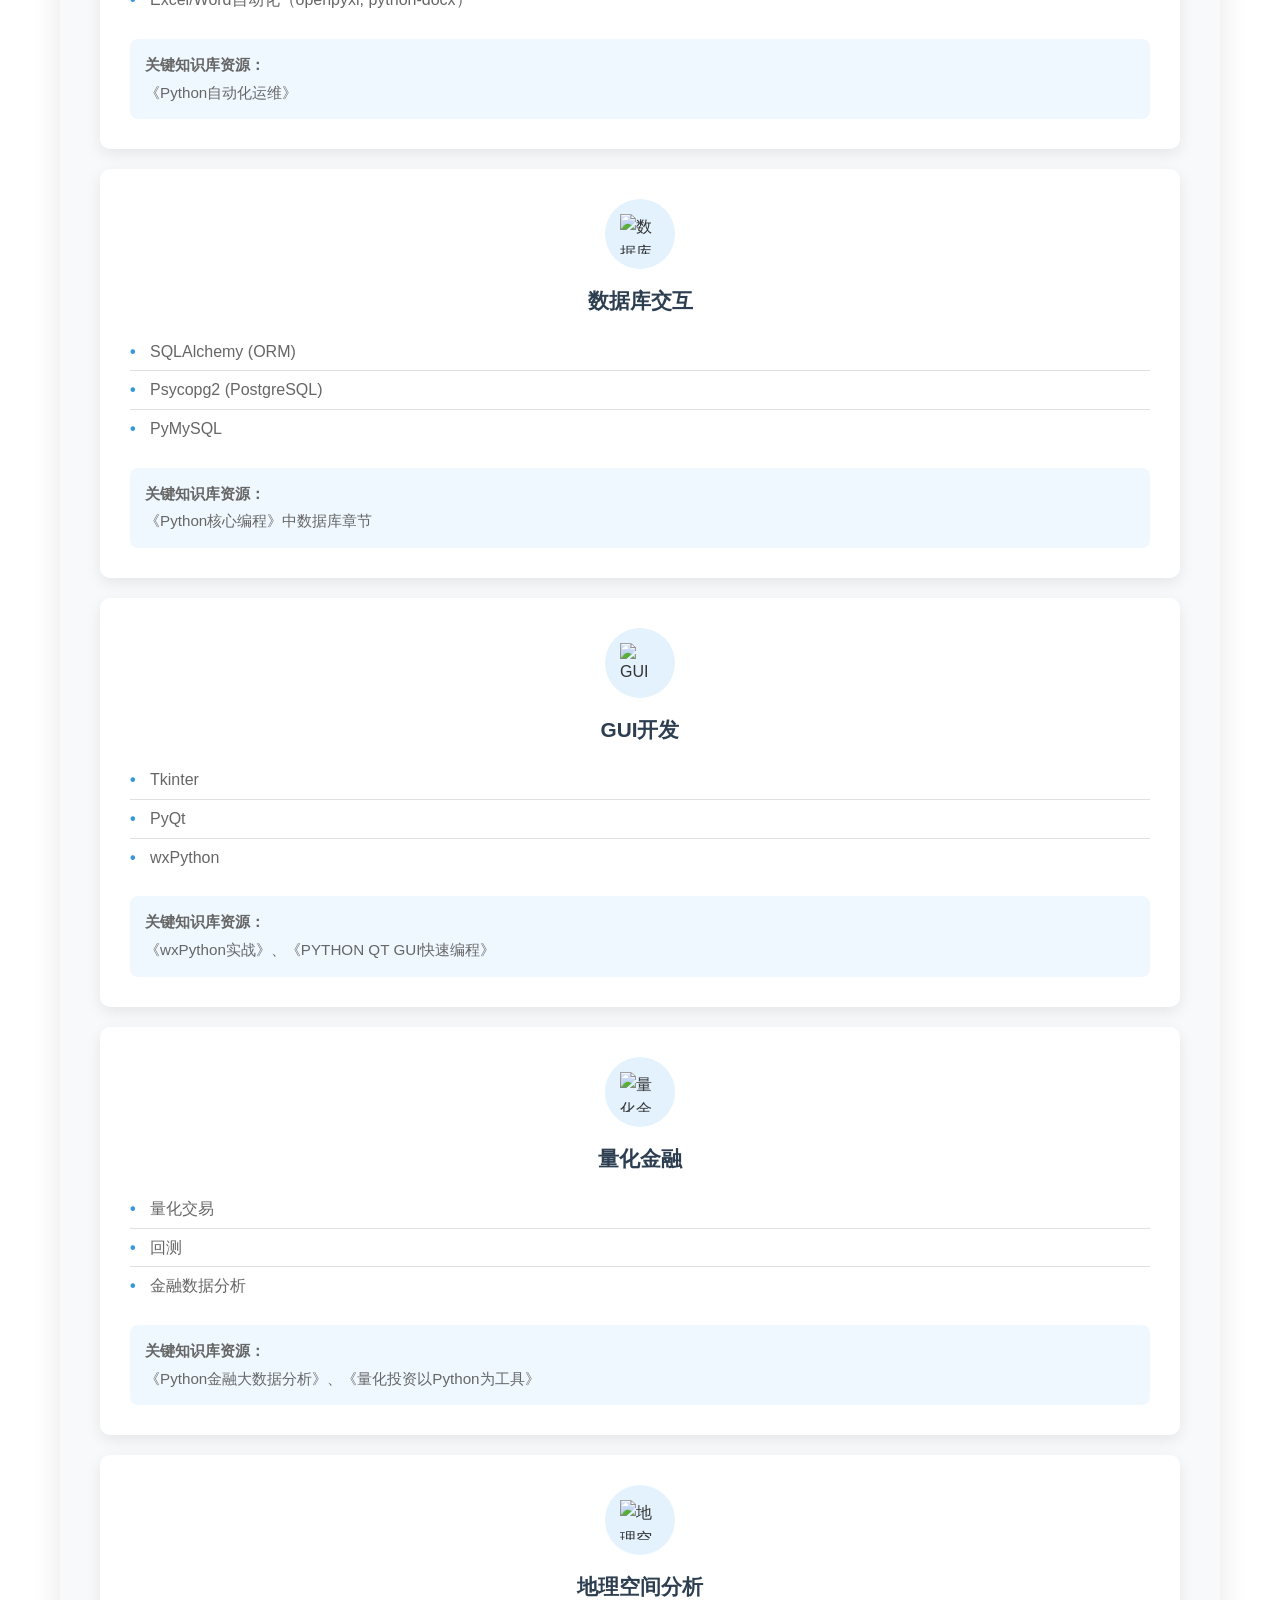
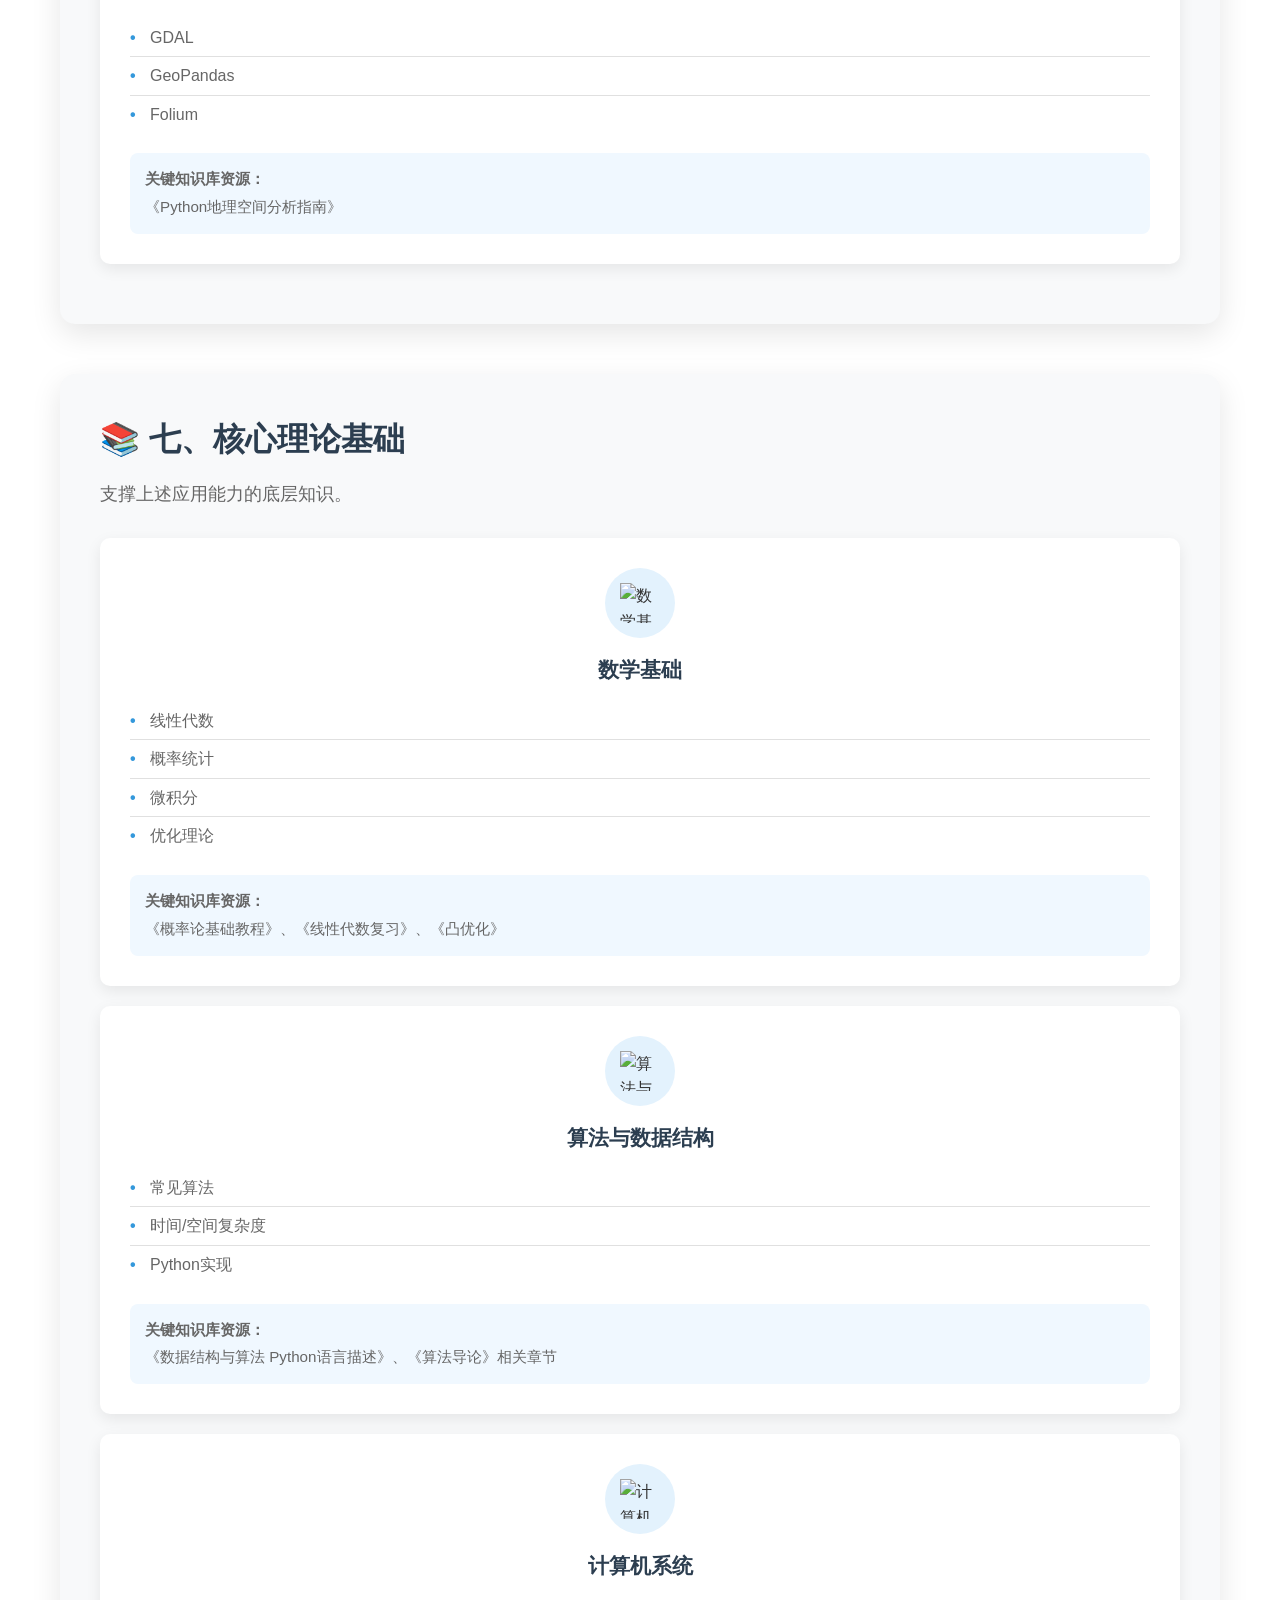
==== commit 8187cd7f: "添加Python代码运行功能，包括可悬浮可折叠的代码编辑器" ====
--- a/python-course.html
+++ b/python-course.html
@@ -1,11 +1,19 @@
 <!DOCTYPE html>
 <html lang="zh-CN">
 <head>
-    <meta charset="UTF-8">
-    <meta name="viewport" content="width=device-width, initial-scale=1.0">
-    <title>Python基础课程 - 谢恩楚</title>
-    <link rel="stylesheet" href="style.css">
-</head>
+        <meta charset="UTF-8">
+        <meta name="viewport" content="width=device-width, initial-scale=1.0">
+        <title>Python基础课程 - 谢恩楚</title>
+        <link rel="stylesheet" href="style.css">
+        <!-- 引入Pyodide -->
+        <script src="https://cdn.jsdelivr.net/pyodide/v0.24.1/full/pyodide.js"></script>
+        <!-- 引入CodeMirror -->
+        <link rel="stylesheet" href="https://cdnjs.cloudflare.com/ajax/libs/codemirror/5.65.2/codemirror.min.css">
+        <link rel="stylesheet" href="https://cdnjs.cloudflare.com/ajax/libs/codemirror/5.65.2/theme/monokai.min.css">
+        <script src="https://cdnjs.cloudflare.com/ajax/libs/codemirror/5.65.2/codemirror.min.js"></script>
+        <script src="https://cdnjs.cloudflare.com/ajax/libs/codemirror/5.65.2/mode/python/python.min.js"></script>
+        <script src="https://cdnjs.cloudflare.com/ajax/libs/codemirror/5.65.2/addon/edit/matchbrackets.min.js"></script>
+    </head>
 <body>
     <!-- 导航栏 -->
     <nav class="navbar">
@@ -1068,5 +1076,282 @@
             }
         }
     </style>
+
+    <!-- 代码编辑器组件 -->
+    <div id="code-editor-container" class="code-editor-container">
+        <div class="code-editor-header">
+            <h3>Python代码运行器</h3>
+            <button id="toggle-editor" class="toggle-btn">−</button>
+        </div>
+        <div id="editor-content" class="editor-content">
+            <div class="code-editor">
+                <textarea id="code-input"># 在这里输入Python代码
+print("Hello, Python!")
+
+# 尝试一些基本操作
+x = 10
+y = 20
+print(f"x + y = {x + y}")
+
+# 定义一个函数
+def greet(name):
+    return f"Hello, {name}!"
+
+print(greet("World"))</textarea>
+                <div class="editor-controls">
+                    <button id="run-code" class="run-btn">运行代码</button>
+                    <button id="clear-output" class="clear-btn">清空输出</button>
+                </div>
+            </div>
+            <div class="output-container">
+                <h4>输出结果：</h4>
+                <div id="code-output" class="code-output"></div>
+            </div>
+        </div>
+    </div>
+
+    <script>
+        // 初始化Pyodide
+        let pyodide;
+        async function initPyodide() {
+            pyodide = await loadPyodide();
+            console.log("Pyodide加载成功");
+        }
+        initPyodide();
+
+        // 初始化CodeMirror
+        const codeInput = document.getElementById('code-input');
+        const editor = CodeMirror.fromTextArea(codeInput, {
+            mode: 'python',
+            theme: 'monokai',
+            lineNumbers: true,
+            matchBrackets: true,
+            indentUnit: 4,
+            autofocus: false
+        });
+
+        // 运行代码
+        document.getElementById('run-code').addEventListener('click', async function() {
+            const code = editor.getValue();
+            const output = document.getElementById('code-output');
+            output.innerHTML = '<div class="loading">运行中...</div>';
+            
+            try {
+                // 重定向标准输出
+                const oldStdout = pyodide.globals.get('sys').stdout;
+                let outputText = '';
+                
+                pyodide.globals.set('sys.stdout', {
+                    write: (text) => {
+                        outputText += text;
+                    },
+                    flush: () => {}
+                });
+                
+                await pyodide.runPythonAsync(code);
+                
+                // 恢复标准输出
+                pyodide.globals.get('sys').stdout = oldStdout;
+                
+                output.innerHTML = '<pre>' + outputText + '</pre>';
+            } catch (error) {
+                output.innerHTML = '<pre class="error">' + error + '</pre>';
+            }
+        });
+
+        // 清空输出
+        document.getElementById('clear-output').addEventListener('click', function() {
+            document.getElementById('code-output').innerHTML = '';
+        });
+
+        // 折叠/展开编辑器
+        document.getElementById('toggle-editor').addEventListener('click', function() {
+            const content = document.getElementById('editor-content');
+            const btn = this;
+            if (content.style.display === 'none') {
+                content.style.display = 'flex';
+                btn.textContent = '−';
+            } else {
+                content.style.display = 'none';
+                btn.textContent = '+';
+            }
+        });
+
+        // 拖动功能
+        const container = document.getElementById('code-editor-container');
+        let isDragging = false;
+        let offsetX, offsetY;
+
+        container.querySelector('.code-editor-header').addEventListener('mousedown', function(e) {
+            isDragging = true;
+            offsetX = e.clientX - container.getBoundingClientRect().left;
+            offsetY = e.clientY - container.getBoundingClientRect().top;
+            container.style.cursor = 'grabbing';
+        });
+
+        document.addEventListener('mousemove', function(e) {
+            if (isDragging) {
+                container.style.left = (e.clientX - offsetX) + 'px';
+                container.style.top = (e.clientY - offsetY) + 'px';
+            }
+        });
+
+        document.addEventListener('mouseup', function() {
+            isDragging = false;
+            container.style.cursor = 'grab';
+        });
+    </script>
+
+    <style>
+        /* 代码编辑器样式 */
+        .code-editor-container {
+            position: fixed;
+            bottom: 20px;
+            right: 20px;
+            width: 600px;
+            max-width: 90vw;
+            background-color: #2c3e50;
+            border-radius: 8px;
+            box-shadow: 0 4px 20px rgba(0, 0, 0, 0.3);
+            z-index: 1000;
+            cursor: grab;
+        }
+
+        .code-editor-header {
+            display: flex;
+            justify-content: space-between;
+            align-items: center;
+            padding: 12px 15px;
+            background-color: #34495e;
+            color: white;
+            border-radius: 8px 8px 0 0;
+        }
+
+        .code-editor-header h3 {
+            margin: 0;
+            font-size: 1rem;
+            font-weight: bold;
+        }
+
+        .toggle-btn {
+            background: none;
+            border: none;
+            color: white;
+            font-size: 1.5rem;
+            cursor: pointer;
+            padding: 0;
+            width: 24px;
+            height: 24px;
+            display: flex;
+            align-items: center;
+            justify-content: center;
+        }
+
+        .editor-content {
+            display: flex;
+            flex-direction: column;
+            background-color: #1e1e1e;
+            border-radius: 0 0 8px 8px;
+        }
+
+        .code-editor {
+            flex: 1;
+            padding: 10px;
+        }
+
+        .CodeMirror {
+            height: 300px;
+            font-family: 'Consolas', 'Monaco', 'Courier New', monospace;
+            font-size: 14px;
+            border-radius: 4px;
+        }
+
+        .editor-controls {
+            display: flex;
+            gap: 10px;
+            margin-top: 10px;
+            padding-top: 10px;
+            border-top: 1px solid #333;
+        }
+
+        .run-btn, .clear-btn {
+            padding: 8px 16px;
+            border: none;
+            border-radius: 4px;
+            cursor: pointer;
+            font-weight: bold;
+            transition: all 0.3s;
+        }
+
+        .run-btn {
+            background-color: #27ae60;
+            color: white;
+        }
+
+        .run-btn:hover {
+            background-color: #229954;
+            transform: translateY(-1px);
+        }
+
+        .clear-btn {
+            background-color: #95a5a6;
+            color: white;
+        }
+
+        .clear-btn:hover {
+            background-color: #7f8c8d;
+            transform: translateY(-1px);
+        }
+
+        .output-container {
+            background-color: #2c3e50;
+            padding: 15px;
+            border-top: 1px solid #333;
+        }
+
+        .output-container h4 {
+            margin: 0 0 10px 0;
+            color: #ecf0f1;
+            font-size: 0.9rem;
+        }
+
+        .code-output {
+            background-color: #1e1e1e;
+            padding: 10px;
+            border-radius: 4px;
+            max-height: 200px;
+            overflow-y: auto;
+            font-family: 'Consolas', 'Monaco', 'Courier New', monospace;
+            font-size: 14px;
+            color: #ecf0f1;
+        }
+
+        .code-output pre {
+            margin: 0;
+            white-space: pre-wrap;
+        }
+
+        .code-output .error {
+            color: #e74c3c;
+        }
+
+        .code-output .loading {
+            color: #f39c12;
+            font-style: italic;
+        }
+
+        /* 响应式设计 */
+        @media (max-width: 768px) {
+            .code-editor-container {
+                width: 90vw;
+                right: 5vw;
+                left: 5vw;
+            }
+
+            .CodeMirror {
+                height: 200px;
+            }
+        }
+    </style>
 </body>
 </html>
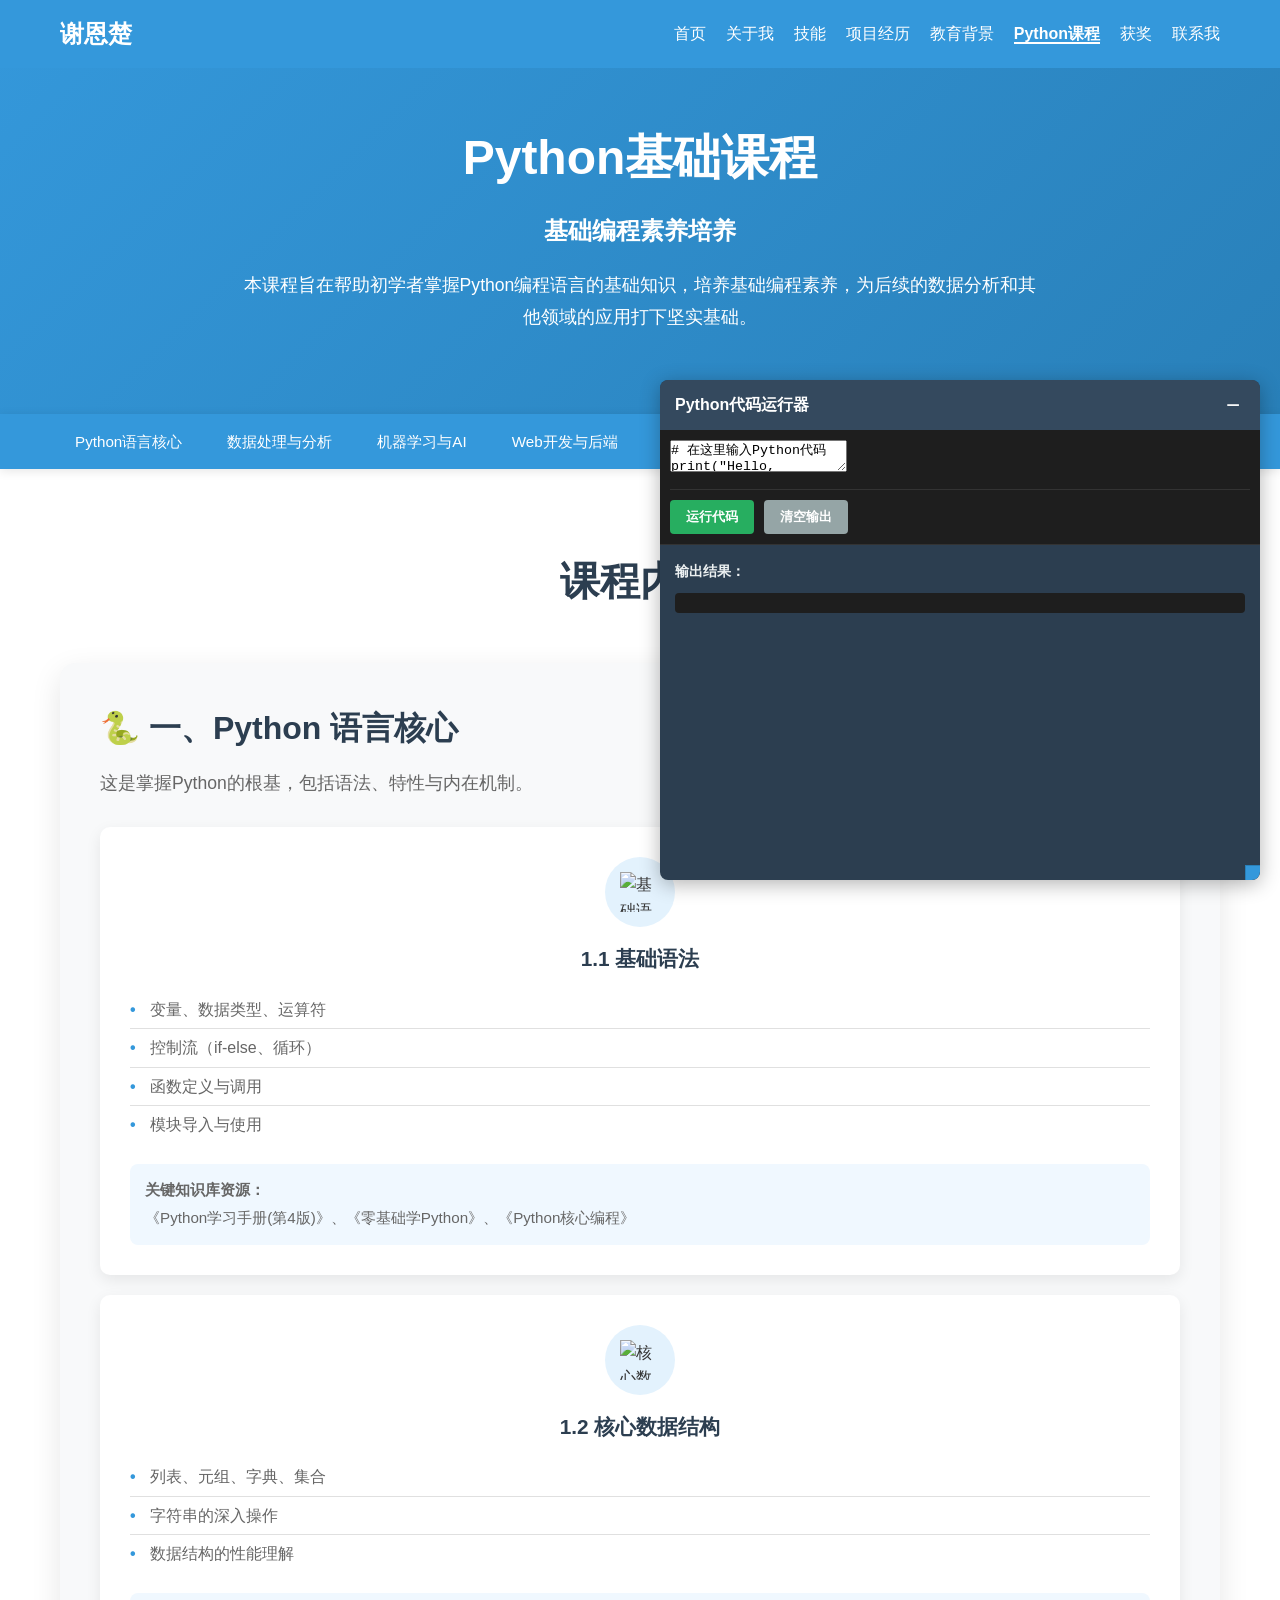
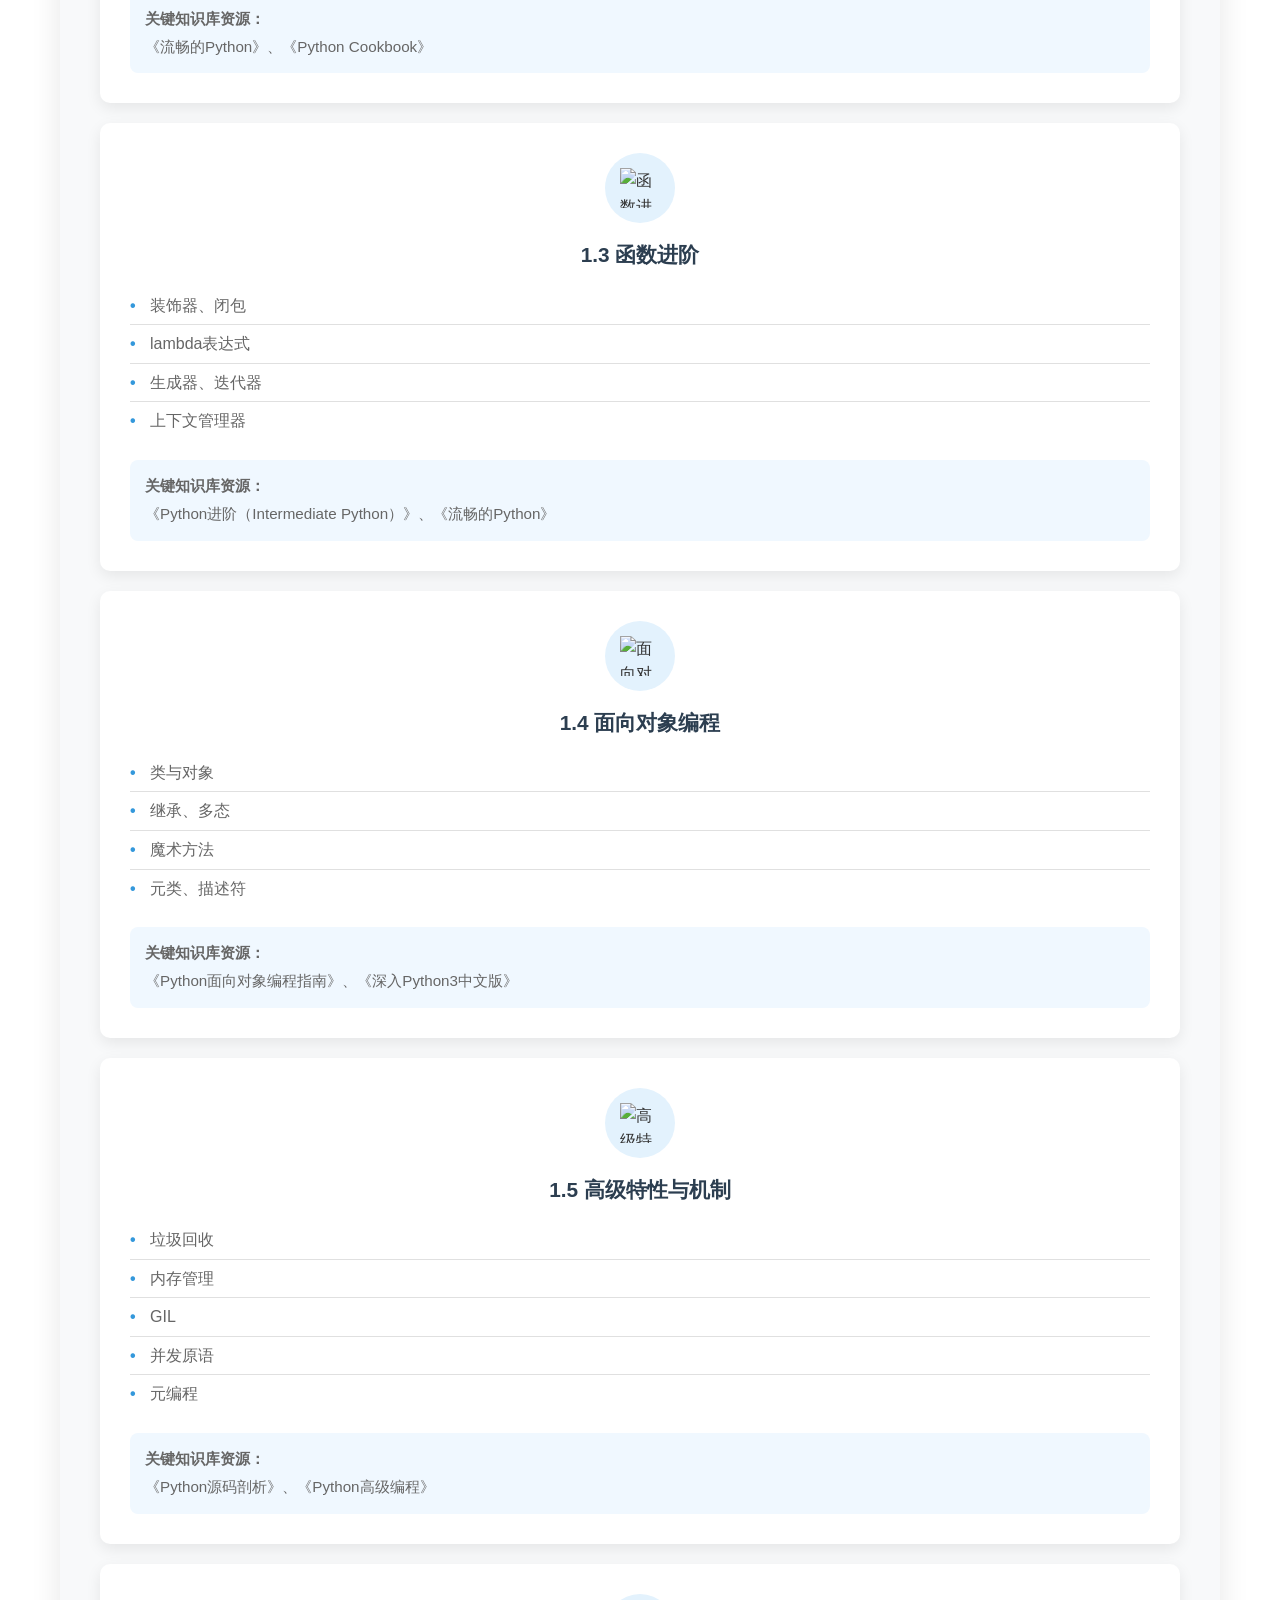
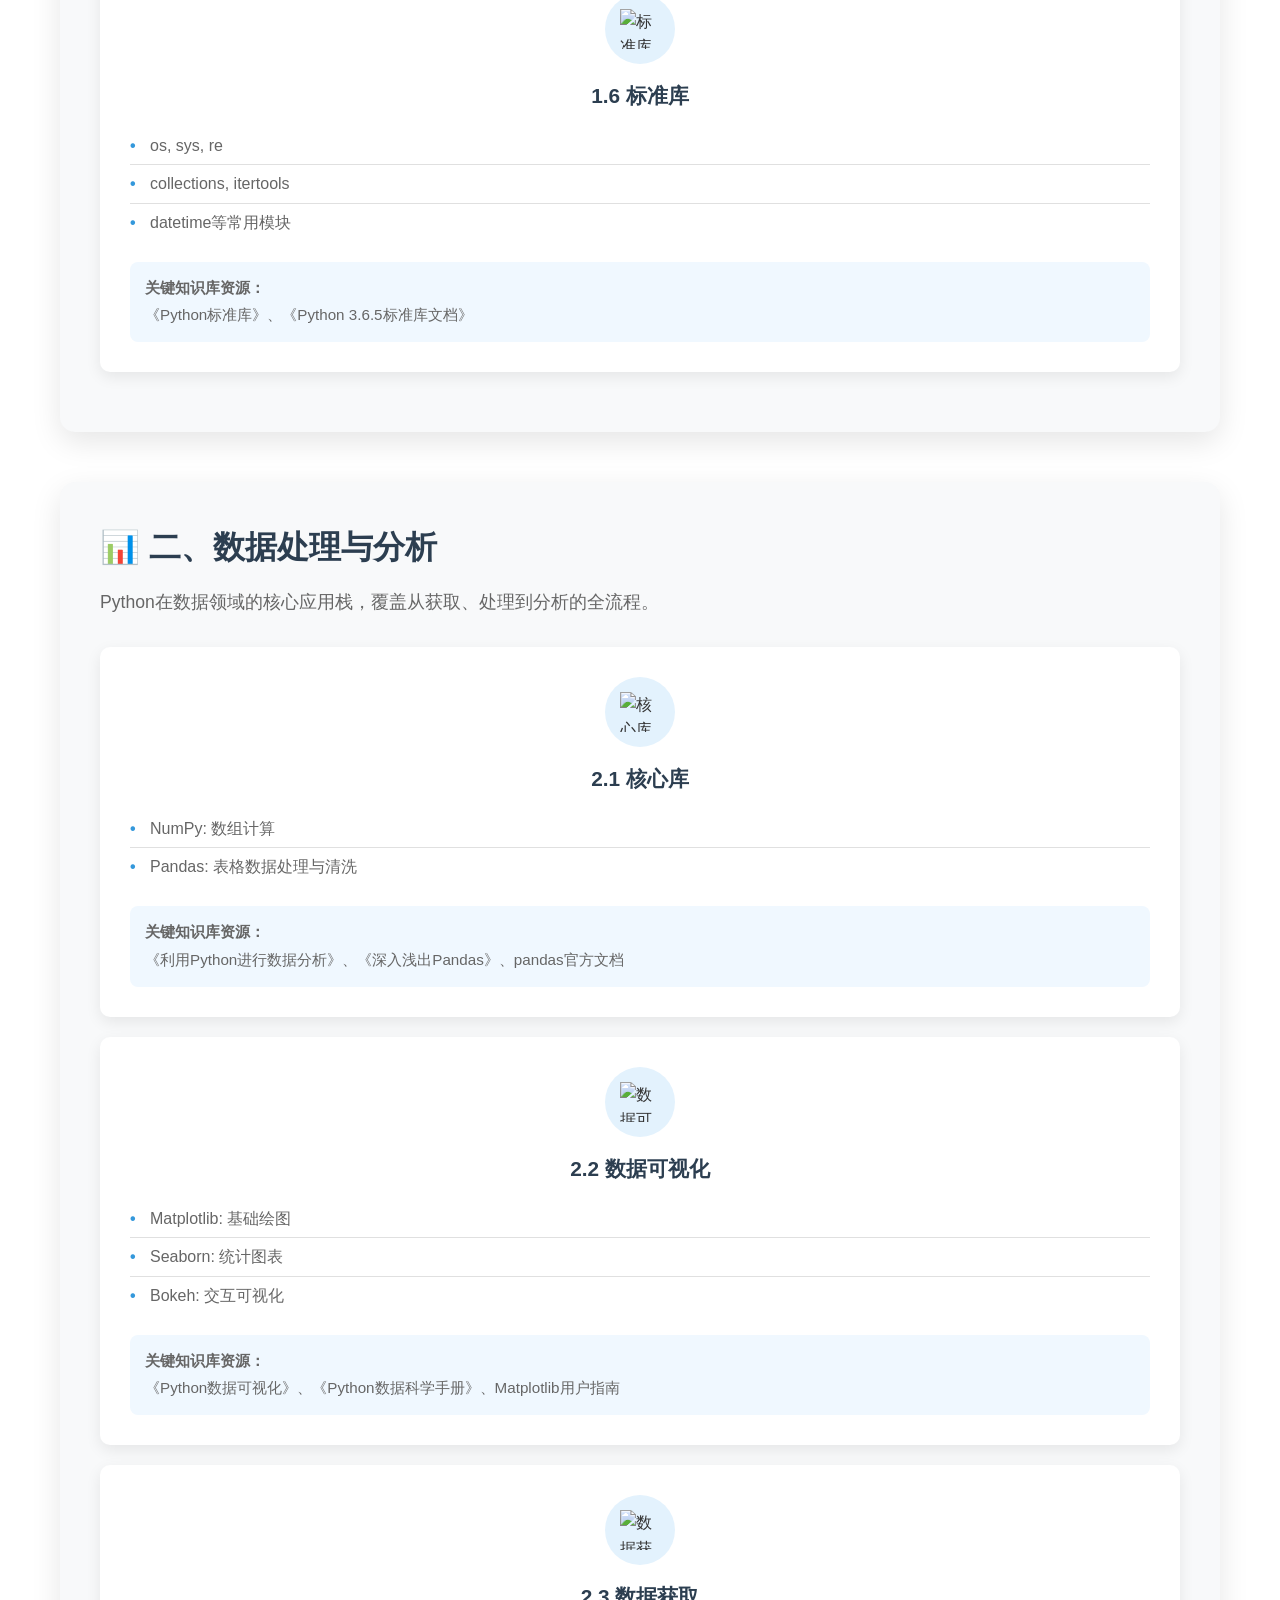
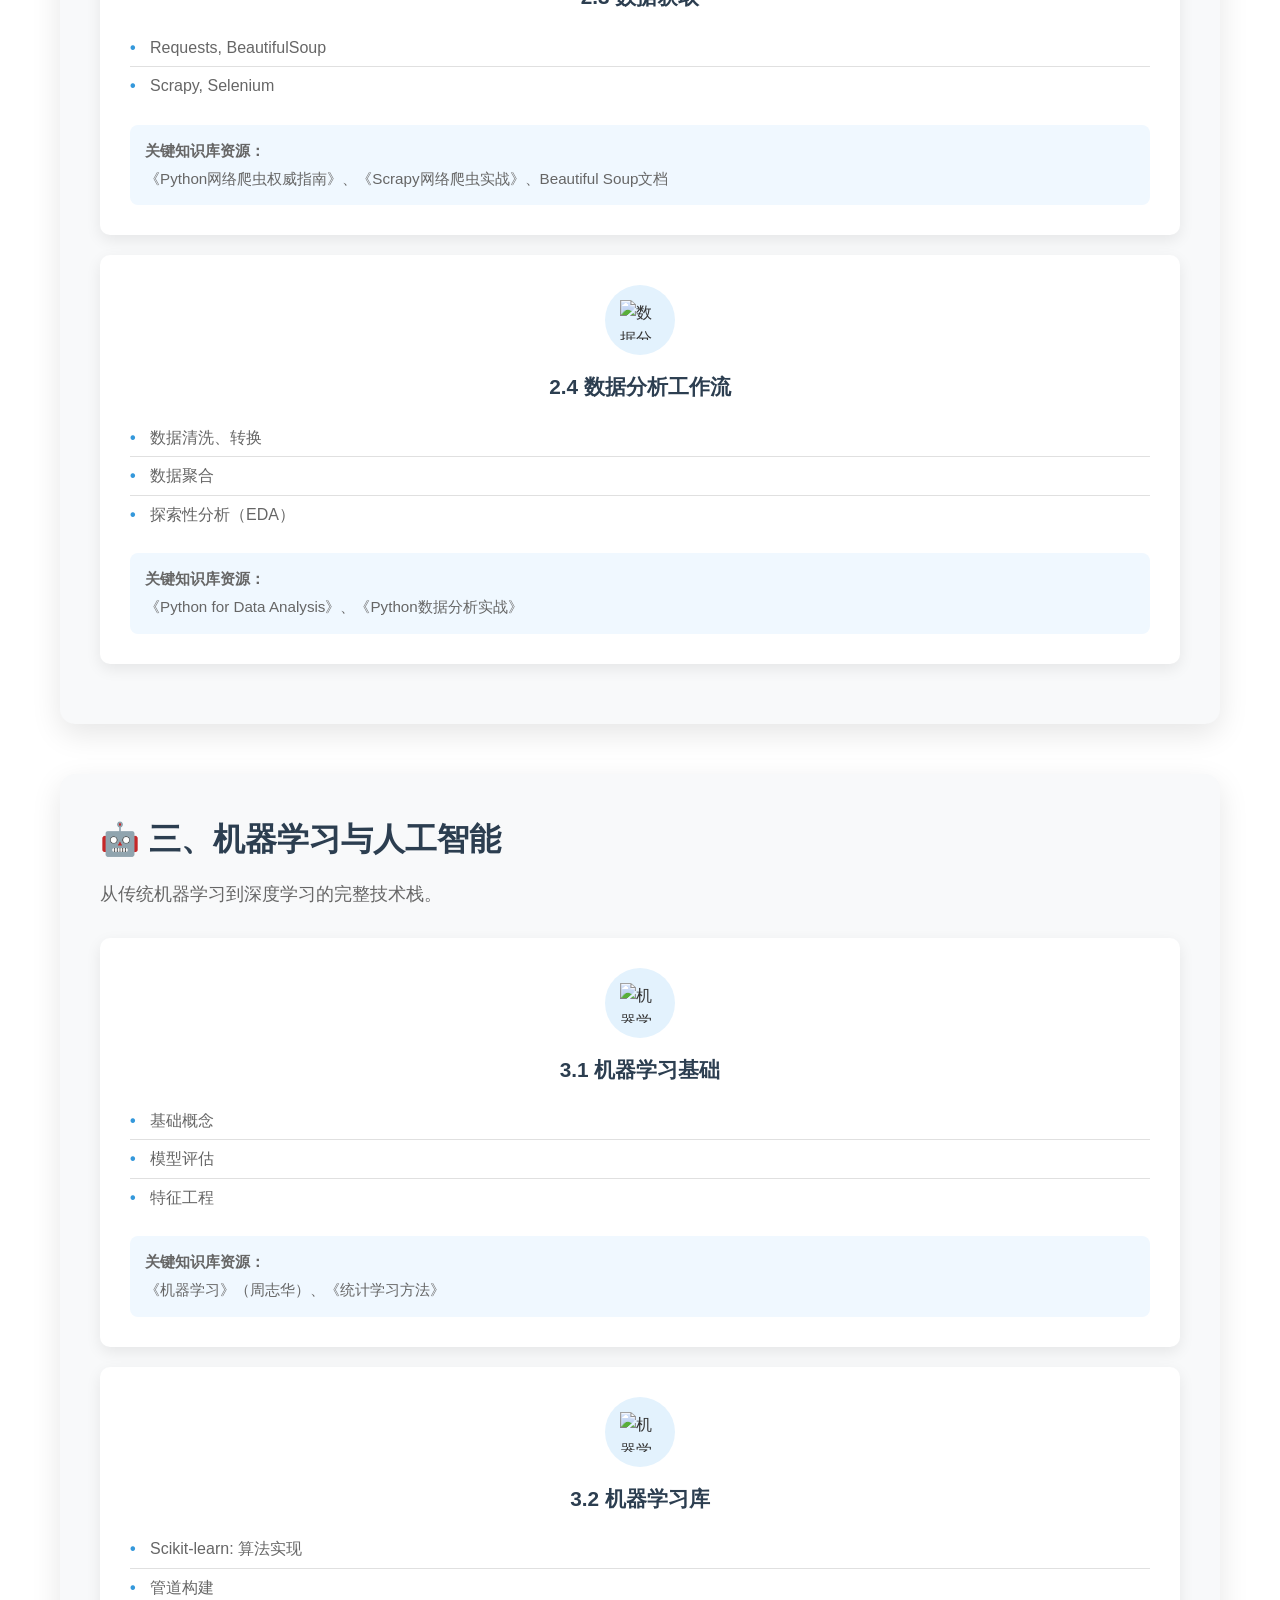
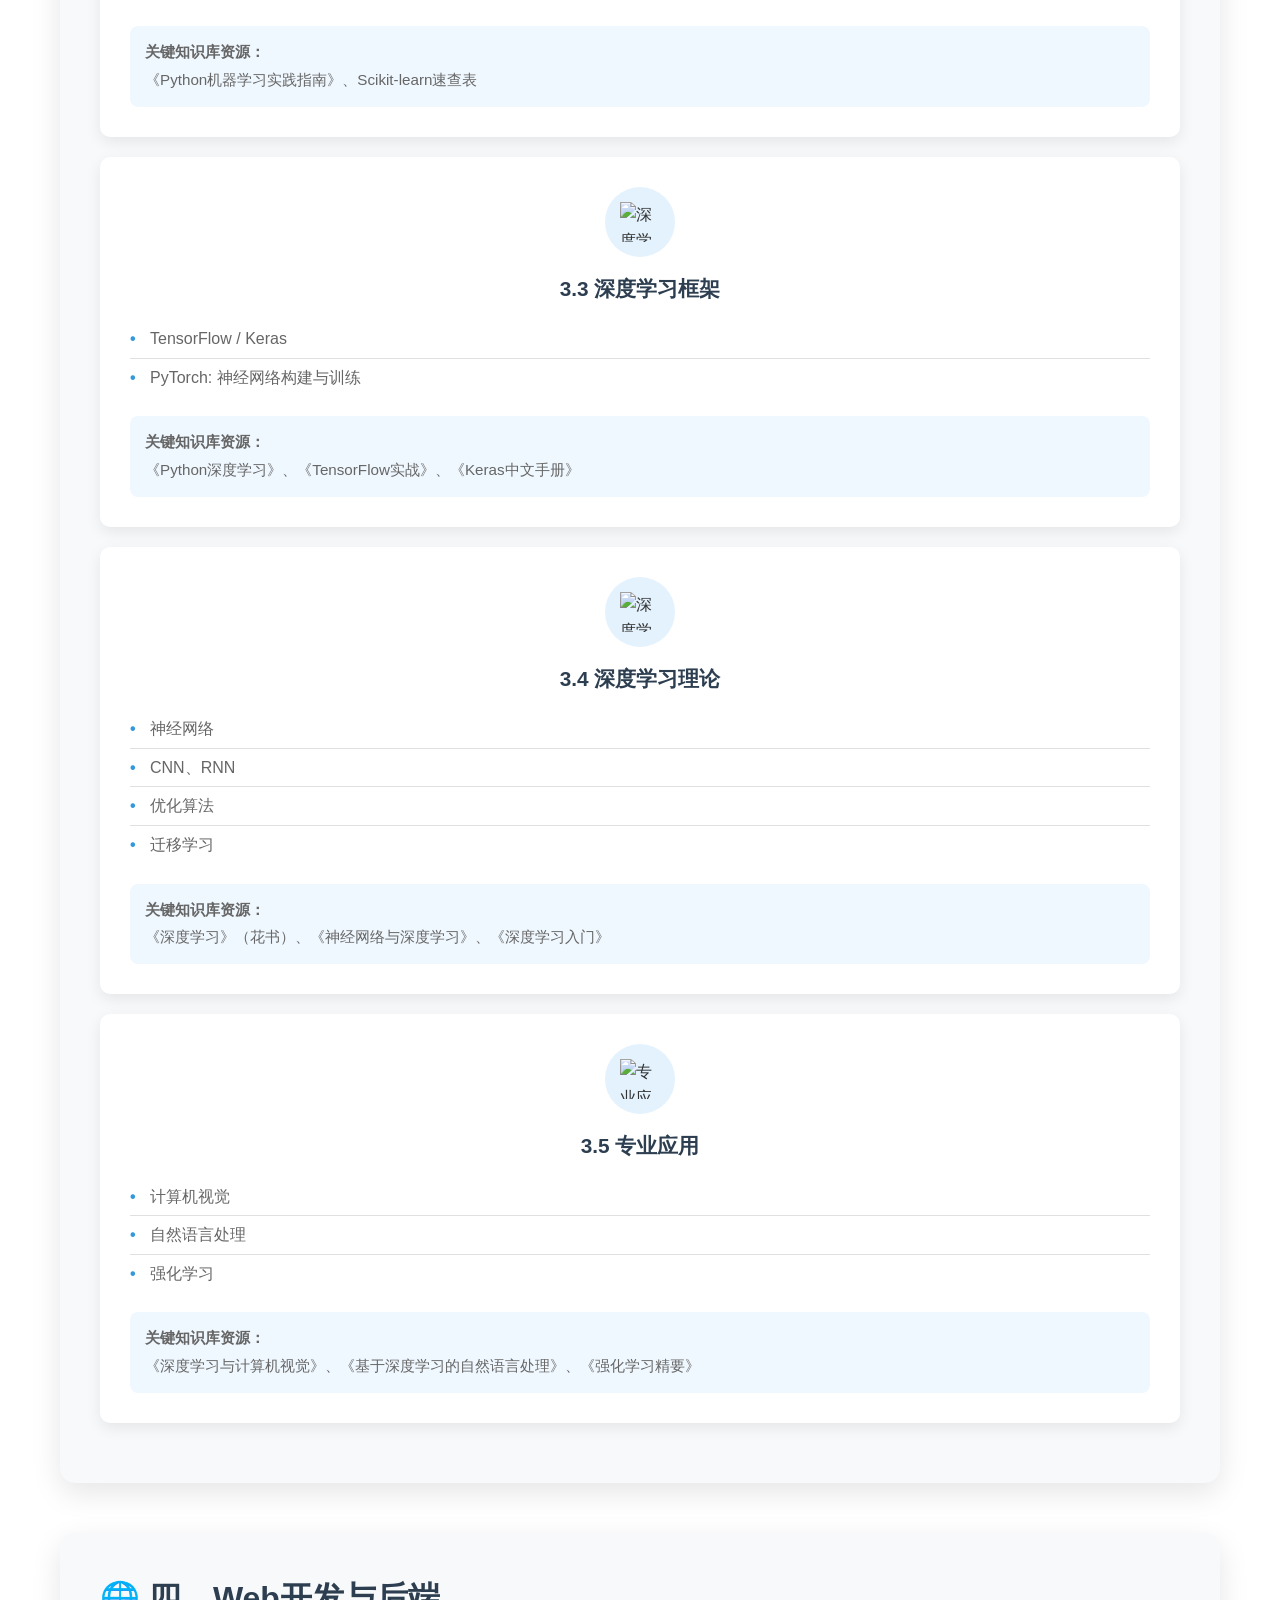
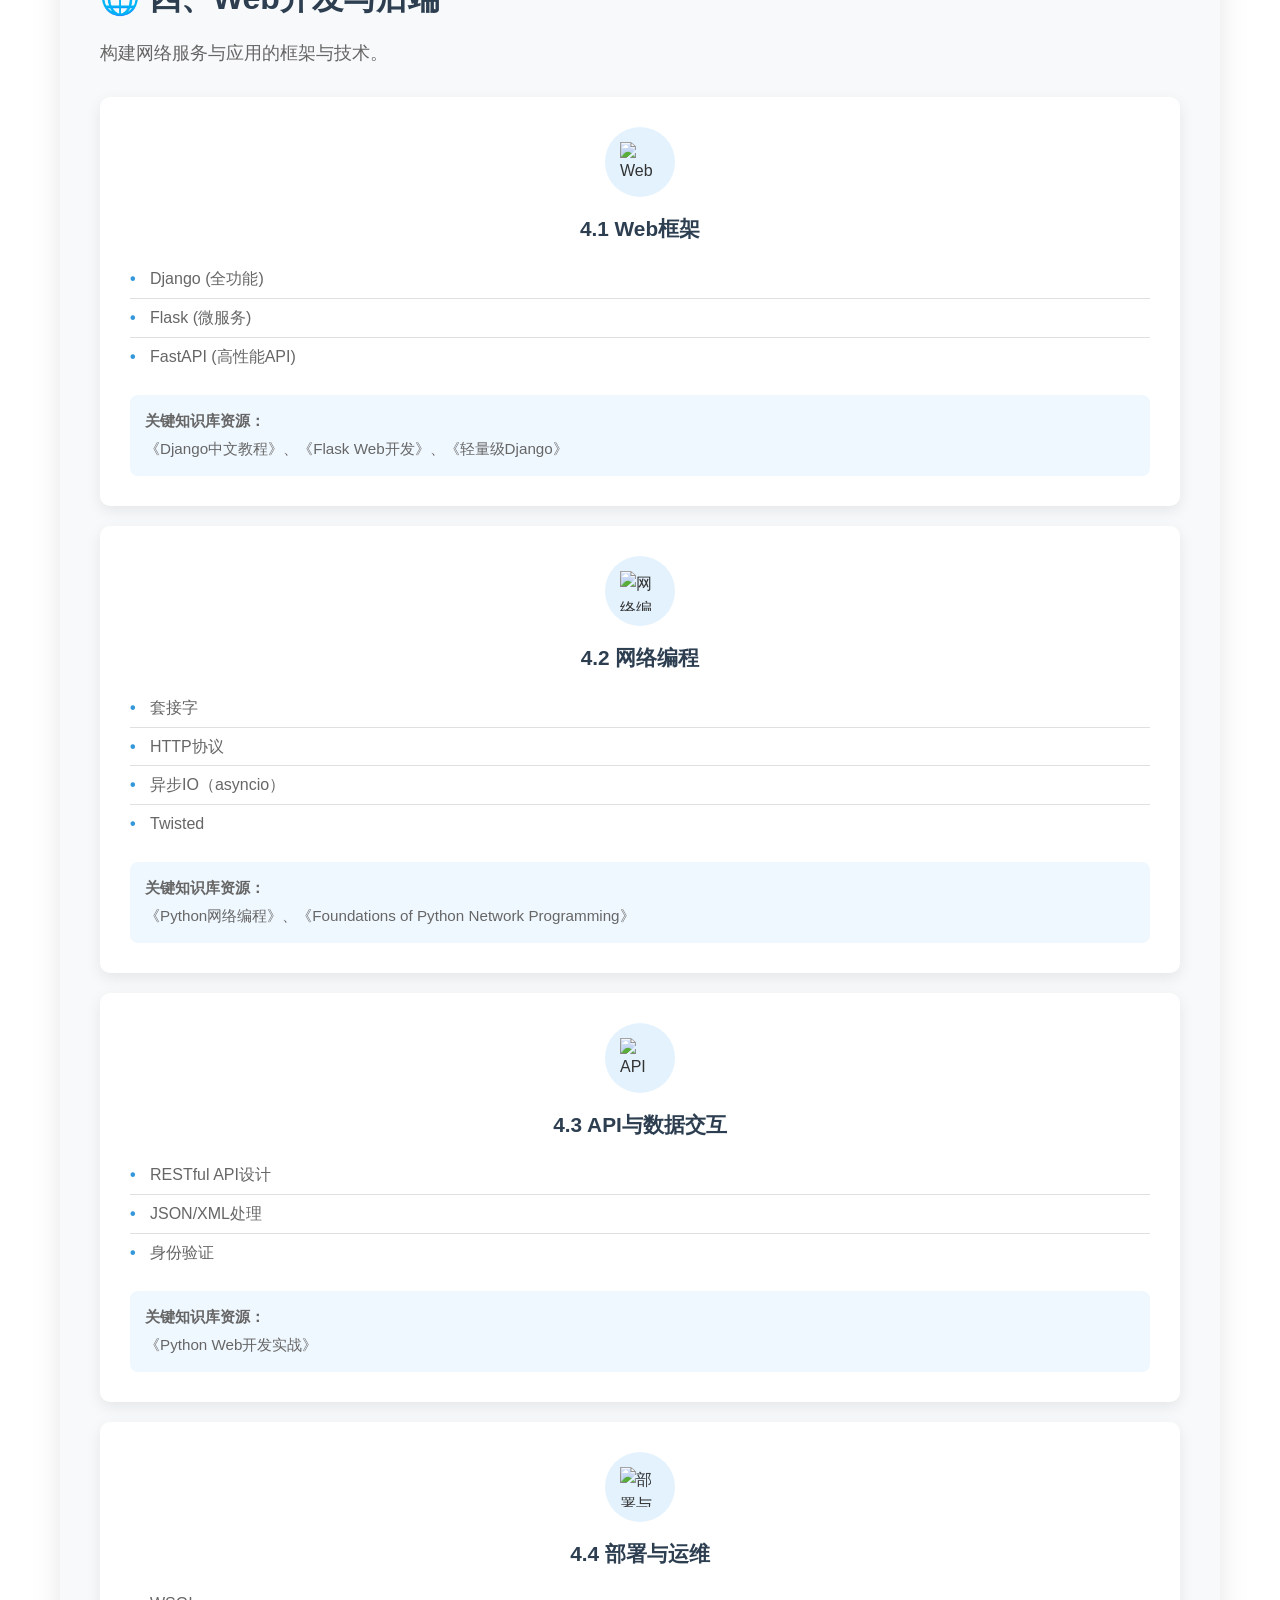
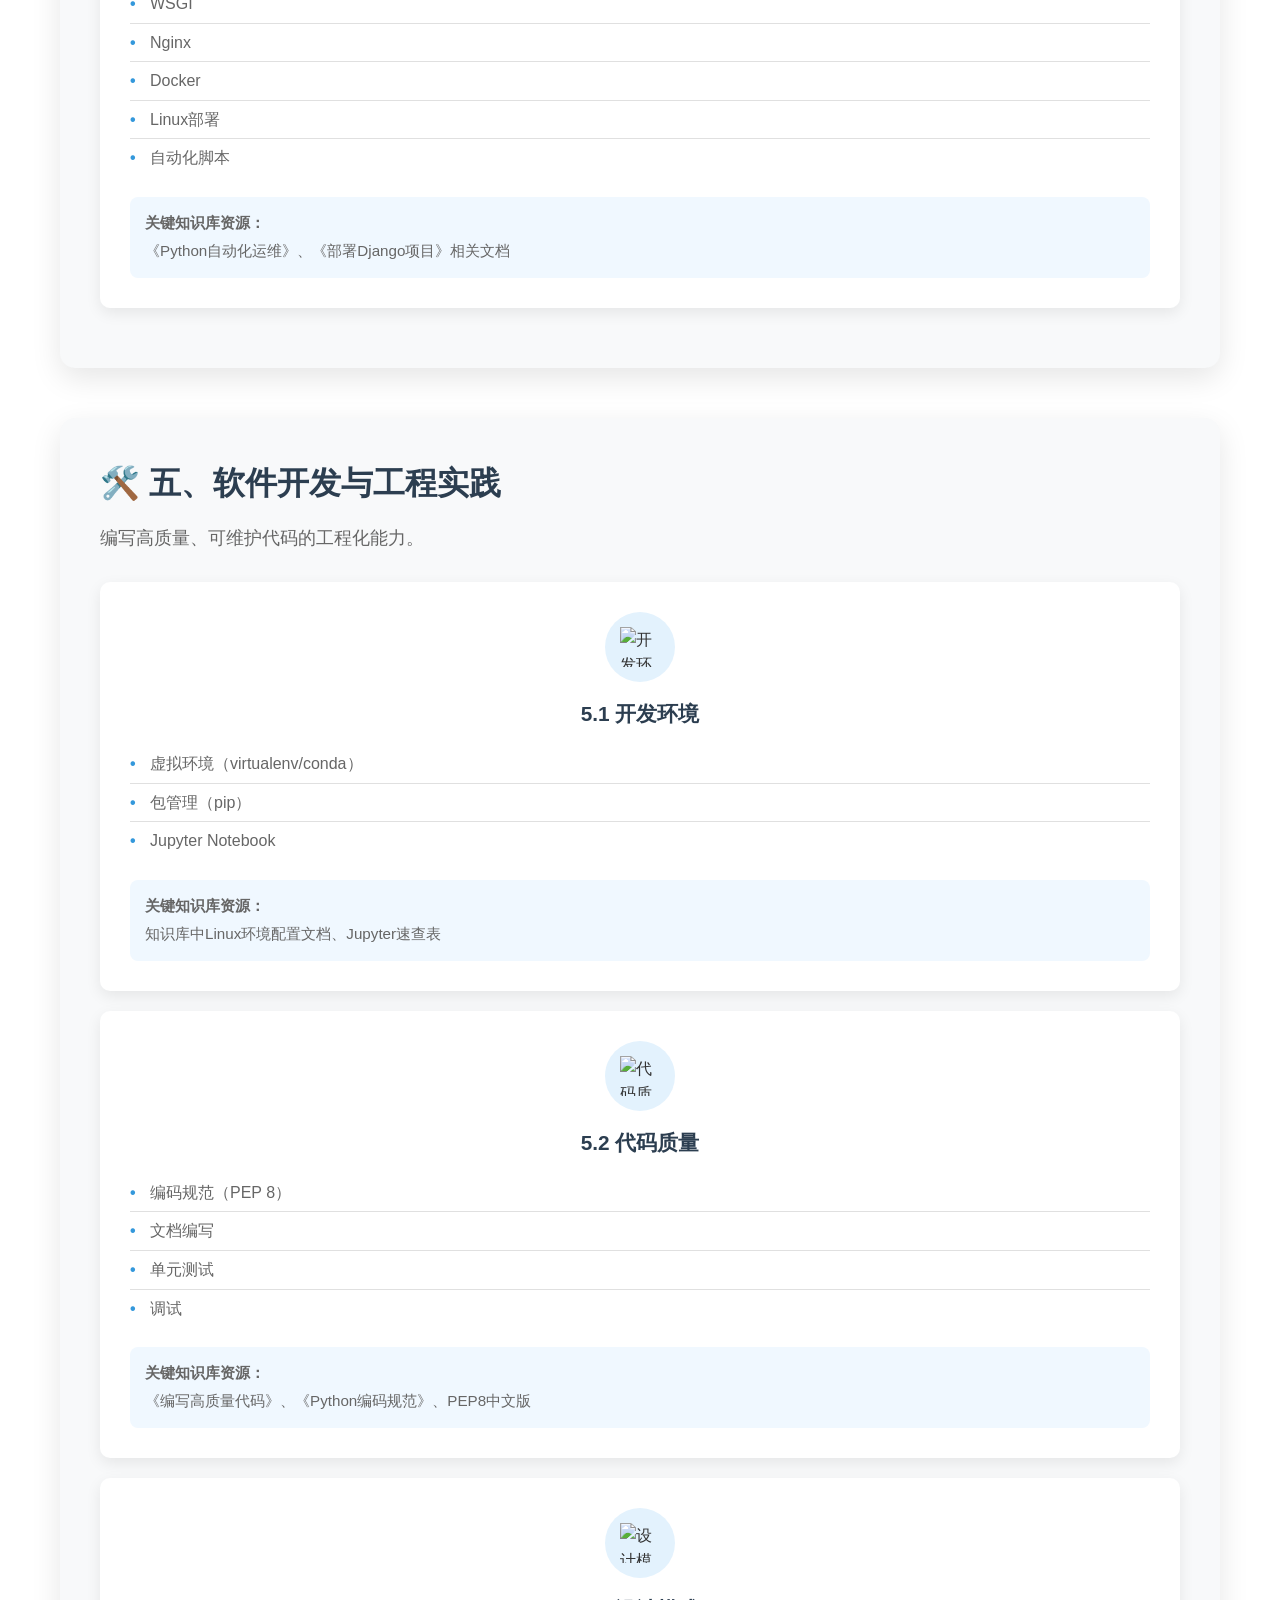
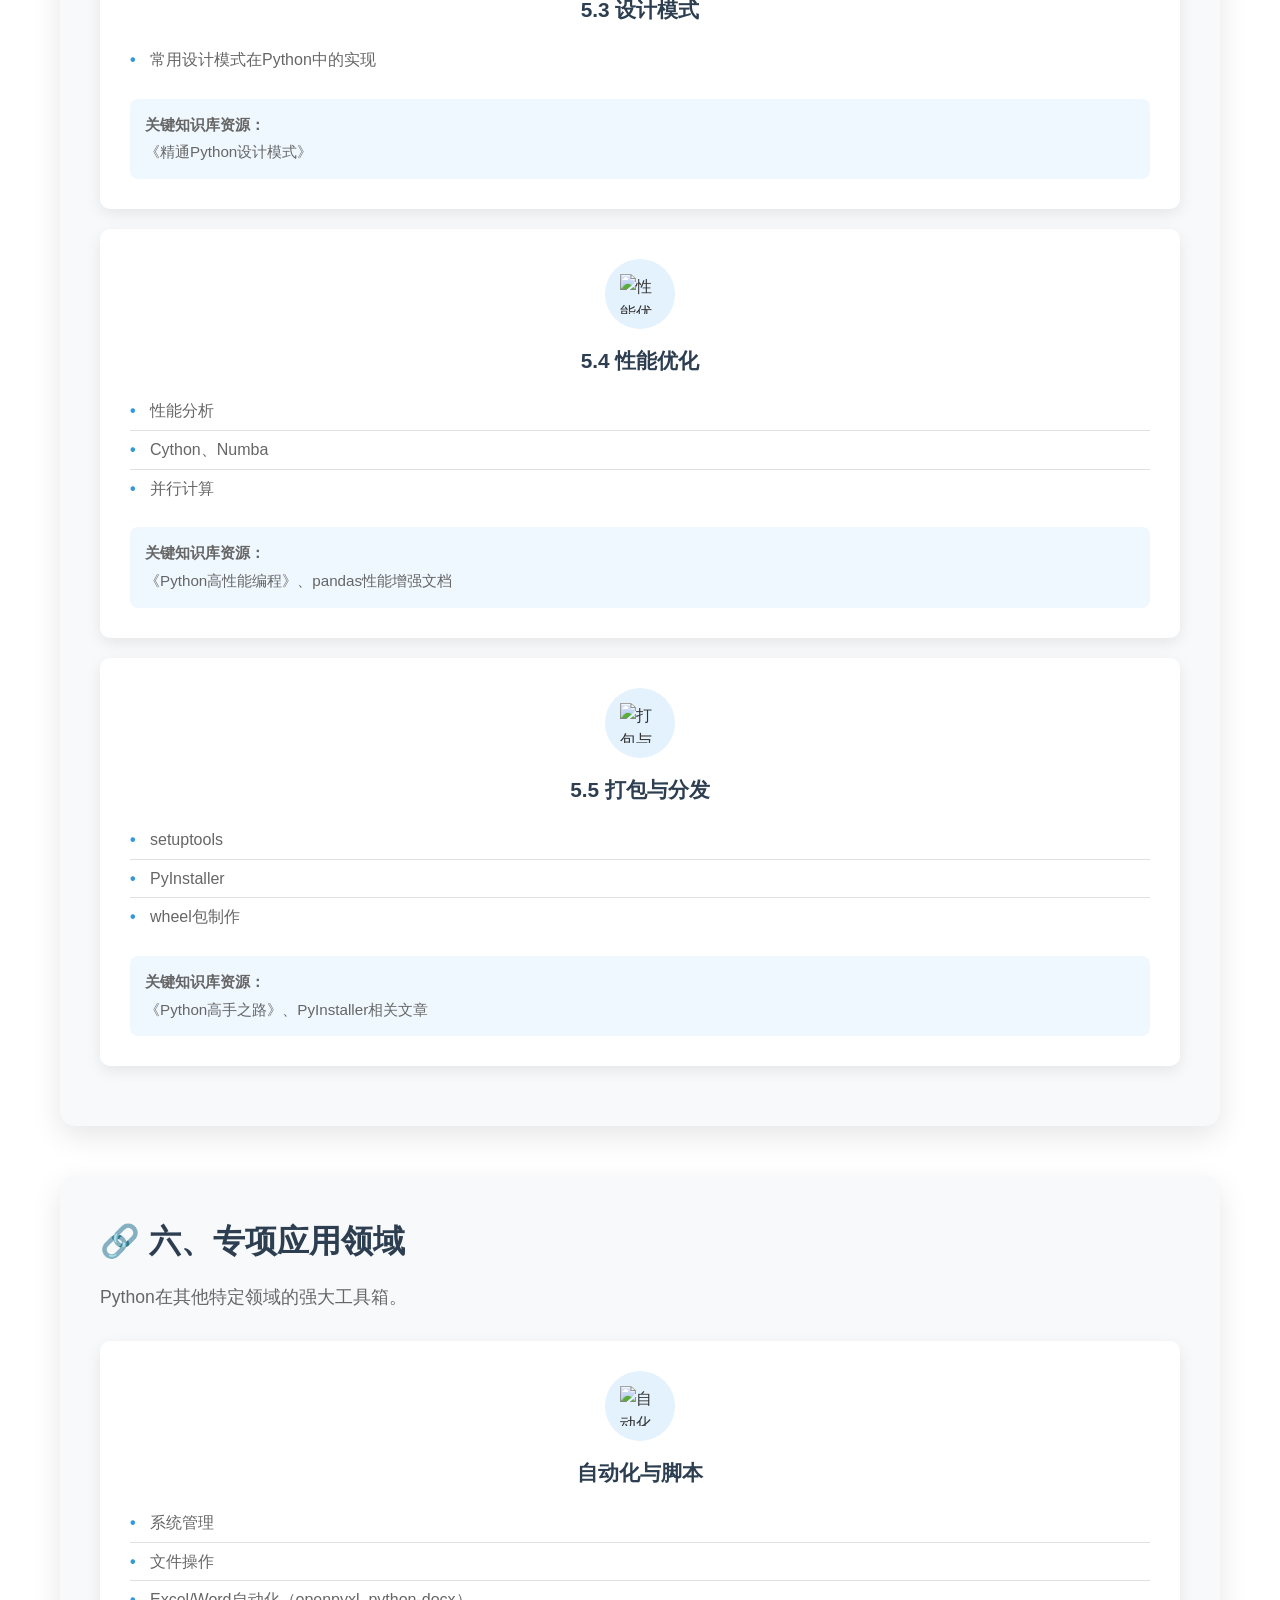
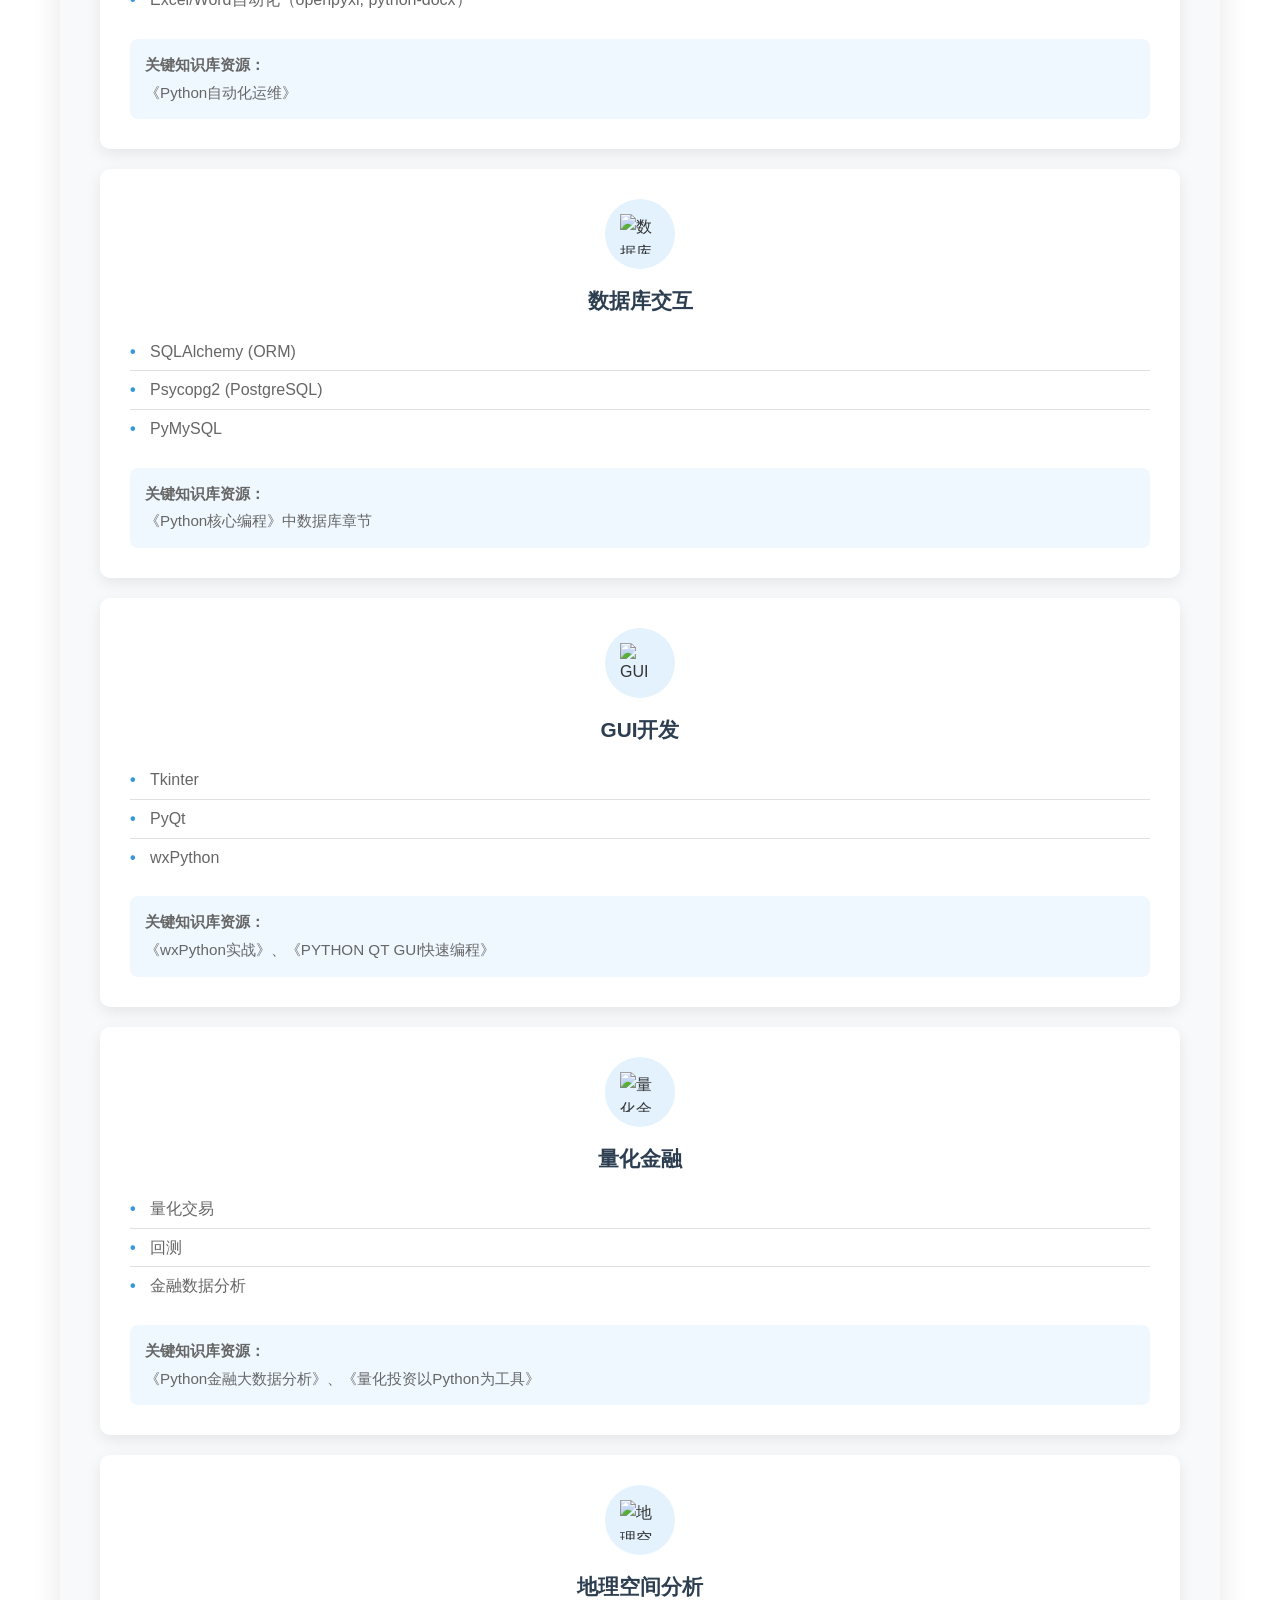
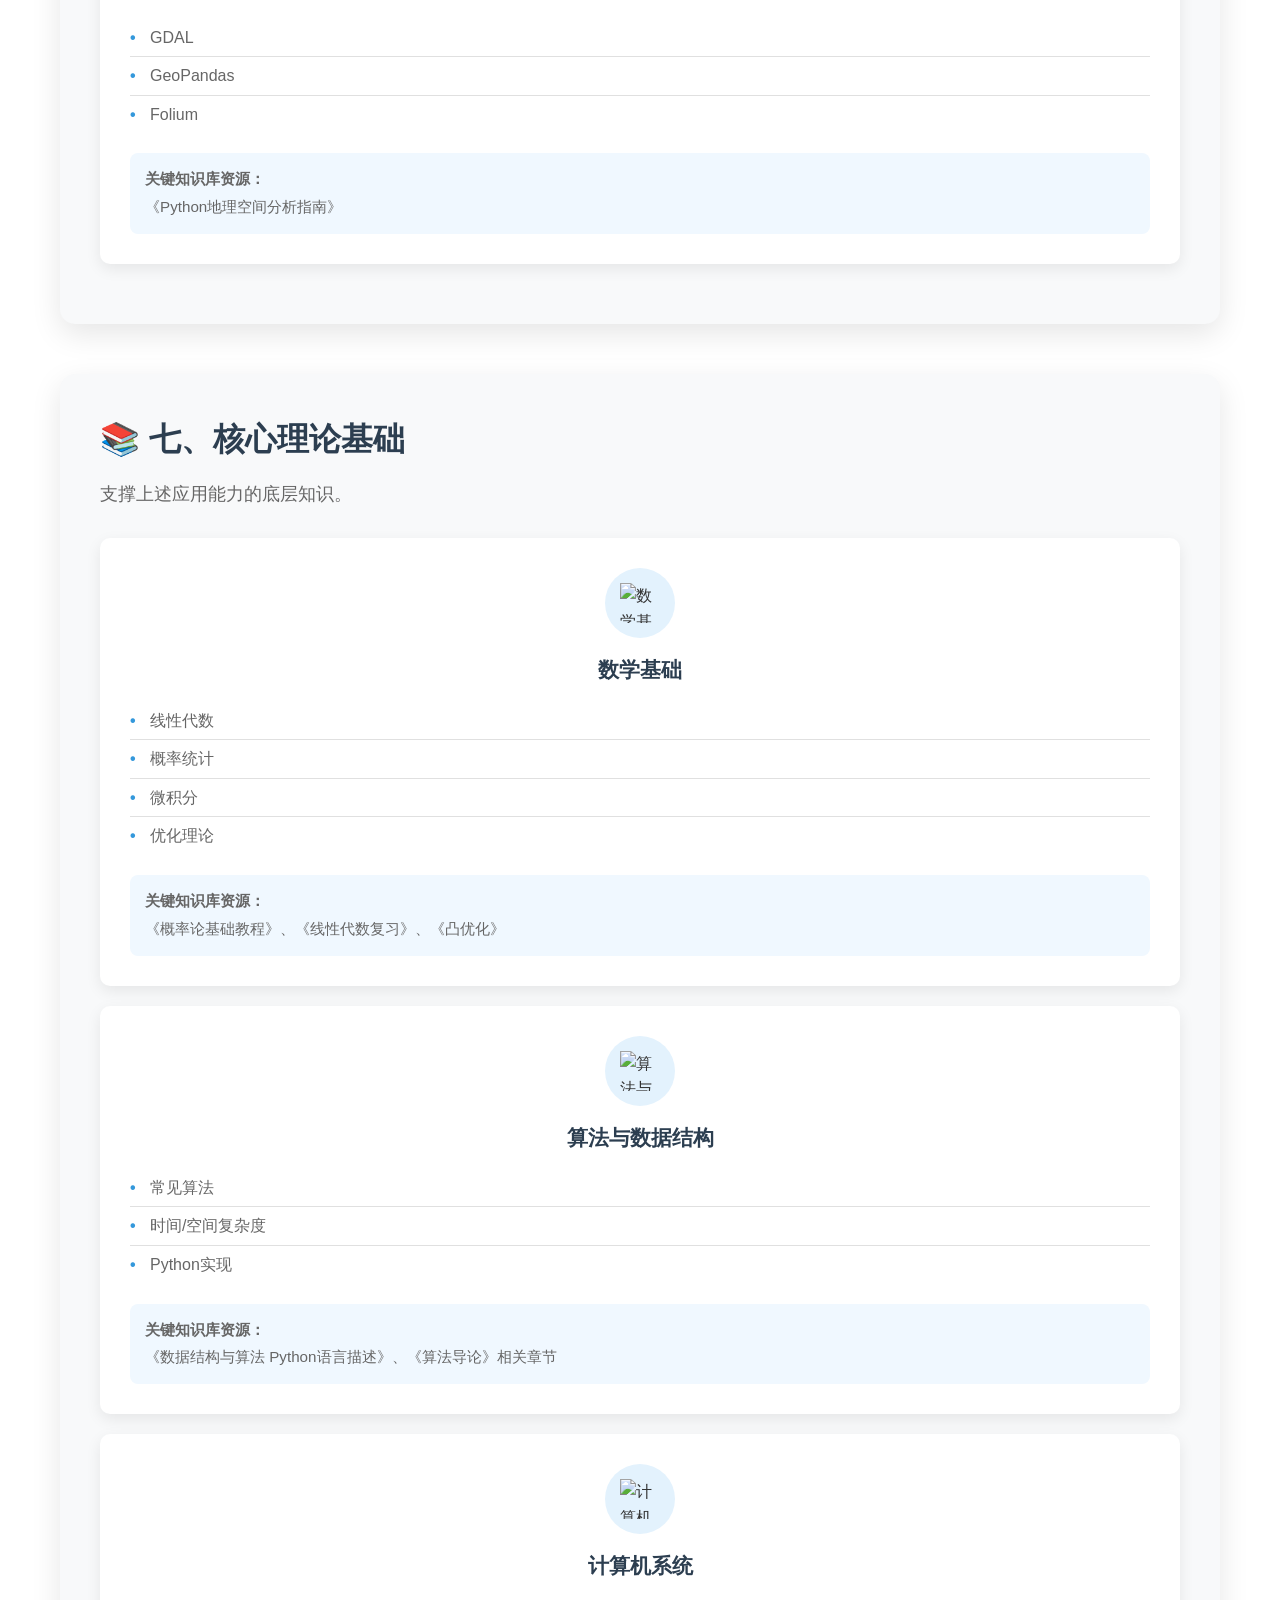
==== commit e92747af: "添加代码编辑器缩放功能" ====
--- a/python-course.html
+++ b/python-course.html
@@ -1108,6 +1108,7 @@
                 <div id="code-output" class="code-output"></div>
             </div>
         </div>
+        <div class="resize-handle"></div>
     </div>
 
     <script>
@@ -1200,6 +1201,41 @@
             isDragging = false;
             container.style.cursor = 'grab';
         });
+
+        // 缩放功能
+        const resizeHandle = document.querySelector('.resize-handle');
+        let isResizing = false;
+
+        resizeHandle.addEventListener('mousedown', function(e) {
+            isResizing = true;
+            e.preventDefault();
+            document.body.style.cursor = 'se-resize';
+        });
+
+        document.addEventListener('mousemove', function(e) {
+            if (isResizing) {
+                const containerRect = container.getBoundingClientRect();
+                const newWidth = e.clientX - containerRect.left;
+                const newHeight = e.clientY - containerRect.top;
+                
+                // 设置最小尺寸
+                if (newWidth > 400 && newHeight > 300) {
+                    container.style.width = newWidth + 'px';
+                    container.style.height = newHeight + 'px';
+                    
+                    // 调整CodeMirror高度
+                    if (editor) {
+                        const editorHeight = newHeight - 150; // 减去其他元素的高度
+                        editor.setSize('100%', Math.max(150, editorHeight) + 'px');
+                    }
+                }
+            }
+        });
+
+        document.addEventListener('mouseup', function() {
+            isResizing = false;
+            document.body.style.cursor = '';
+        });
     </script>
 
     <style>
@@ -1210,11 +1246,14 @@
             right: 20px;
             width: 600px;
             max-width: 90vw;
+            height: 500px;
+            max-height: 80vh;
             background-color: #2c3e50;
             border-radius: 8px;
             box-shadow: 0 4px 20px rgba(0, 0, 0, 0.3);
             z-index: 1000;
             cursor: grab;
+            overflow: hidden;
         }
 
         .code-editor-header {
@@ -1340,6 +1379,24 @@
             font-style: italic;
         }
 
+        /* 缩放手柄样式 */
+        .resize-handle {
+            position: absolute;
+            bottom: 0;
+            right: 0;
+            width: 15px;
+            height: 15px;
+            background-color: #3498db;
+            cursor: se-resize;
+            border-radius: 0 0 8px 0;
+            border-top: 1px solid #2980b9;
+            border-left: 1px solid #2980b9;
+        }
+
+        .resize-handle:hover {
+            background-color: #2980b9;
+        }
+
         /* 响应式设计 */
         @media (max-width: 768px) {
             .code-editor-container {
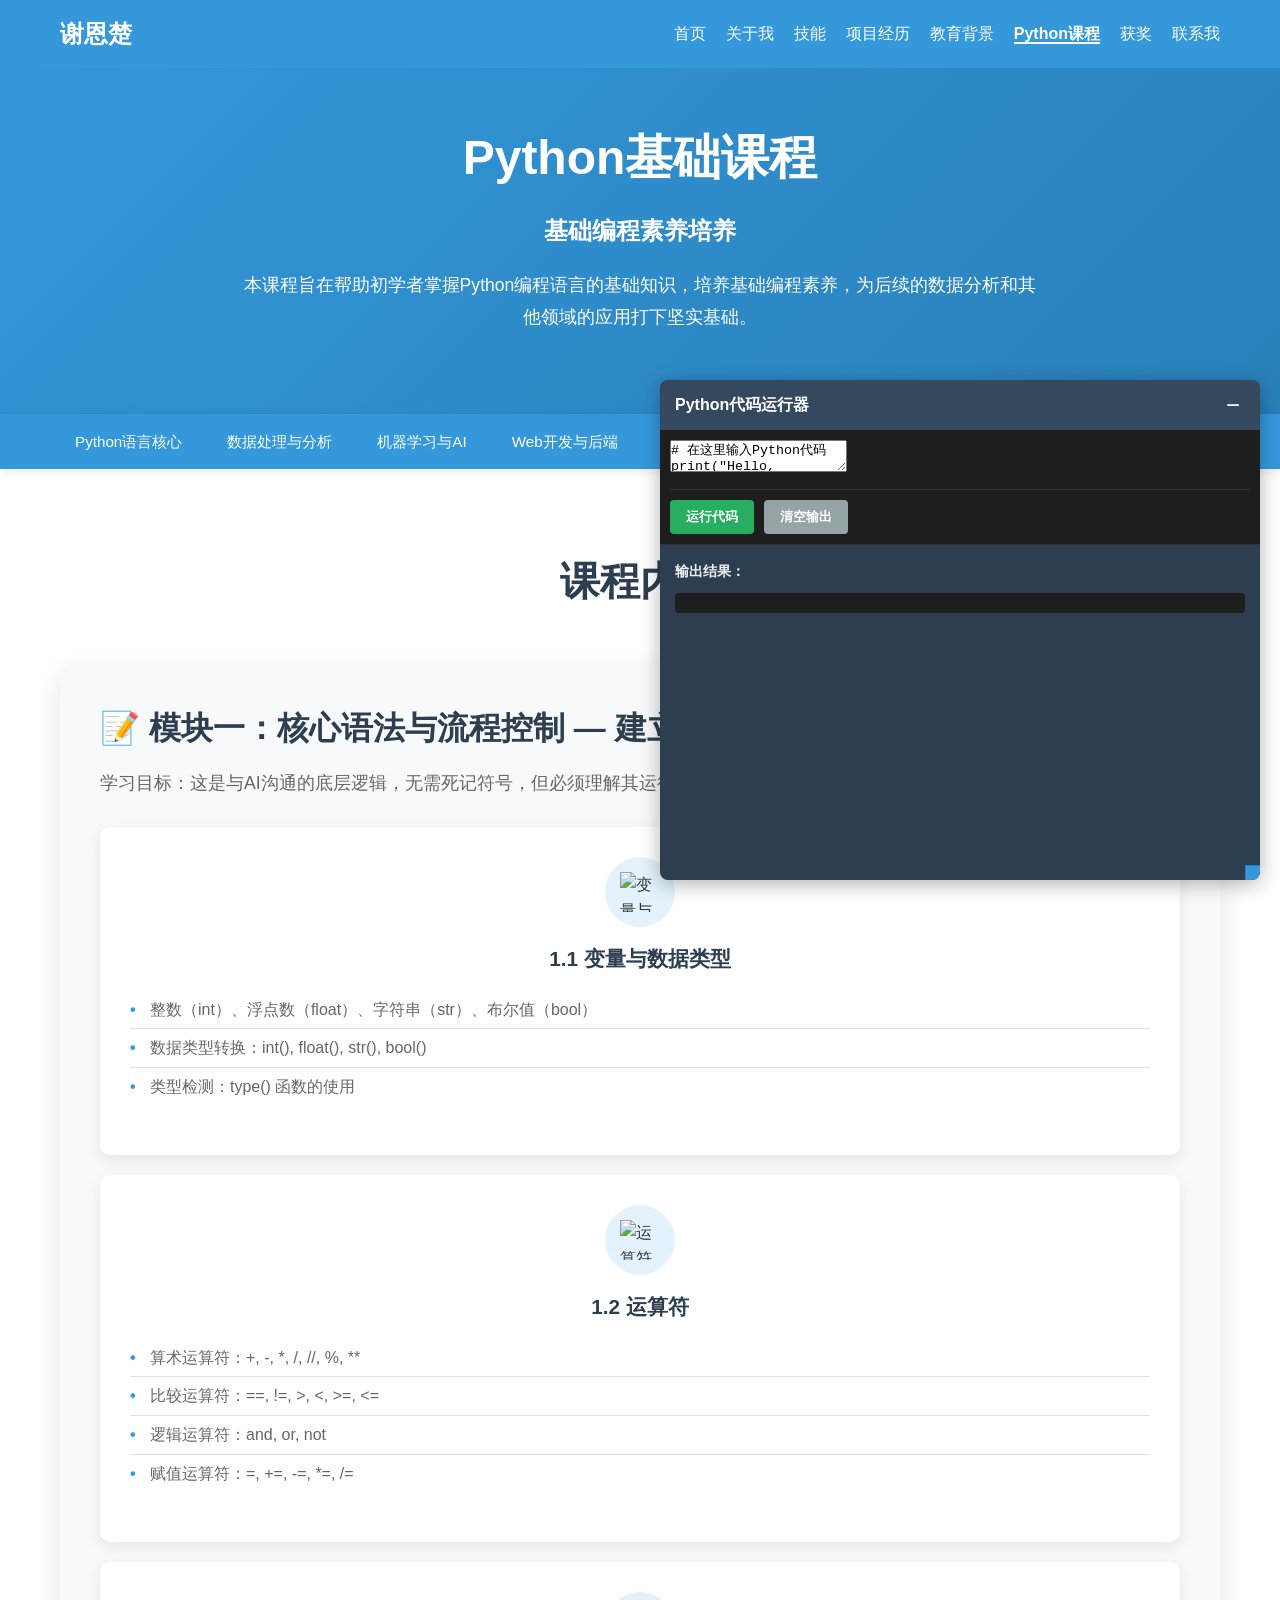
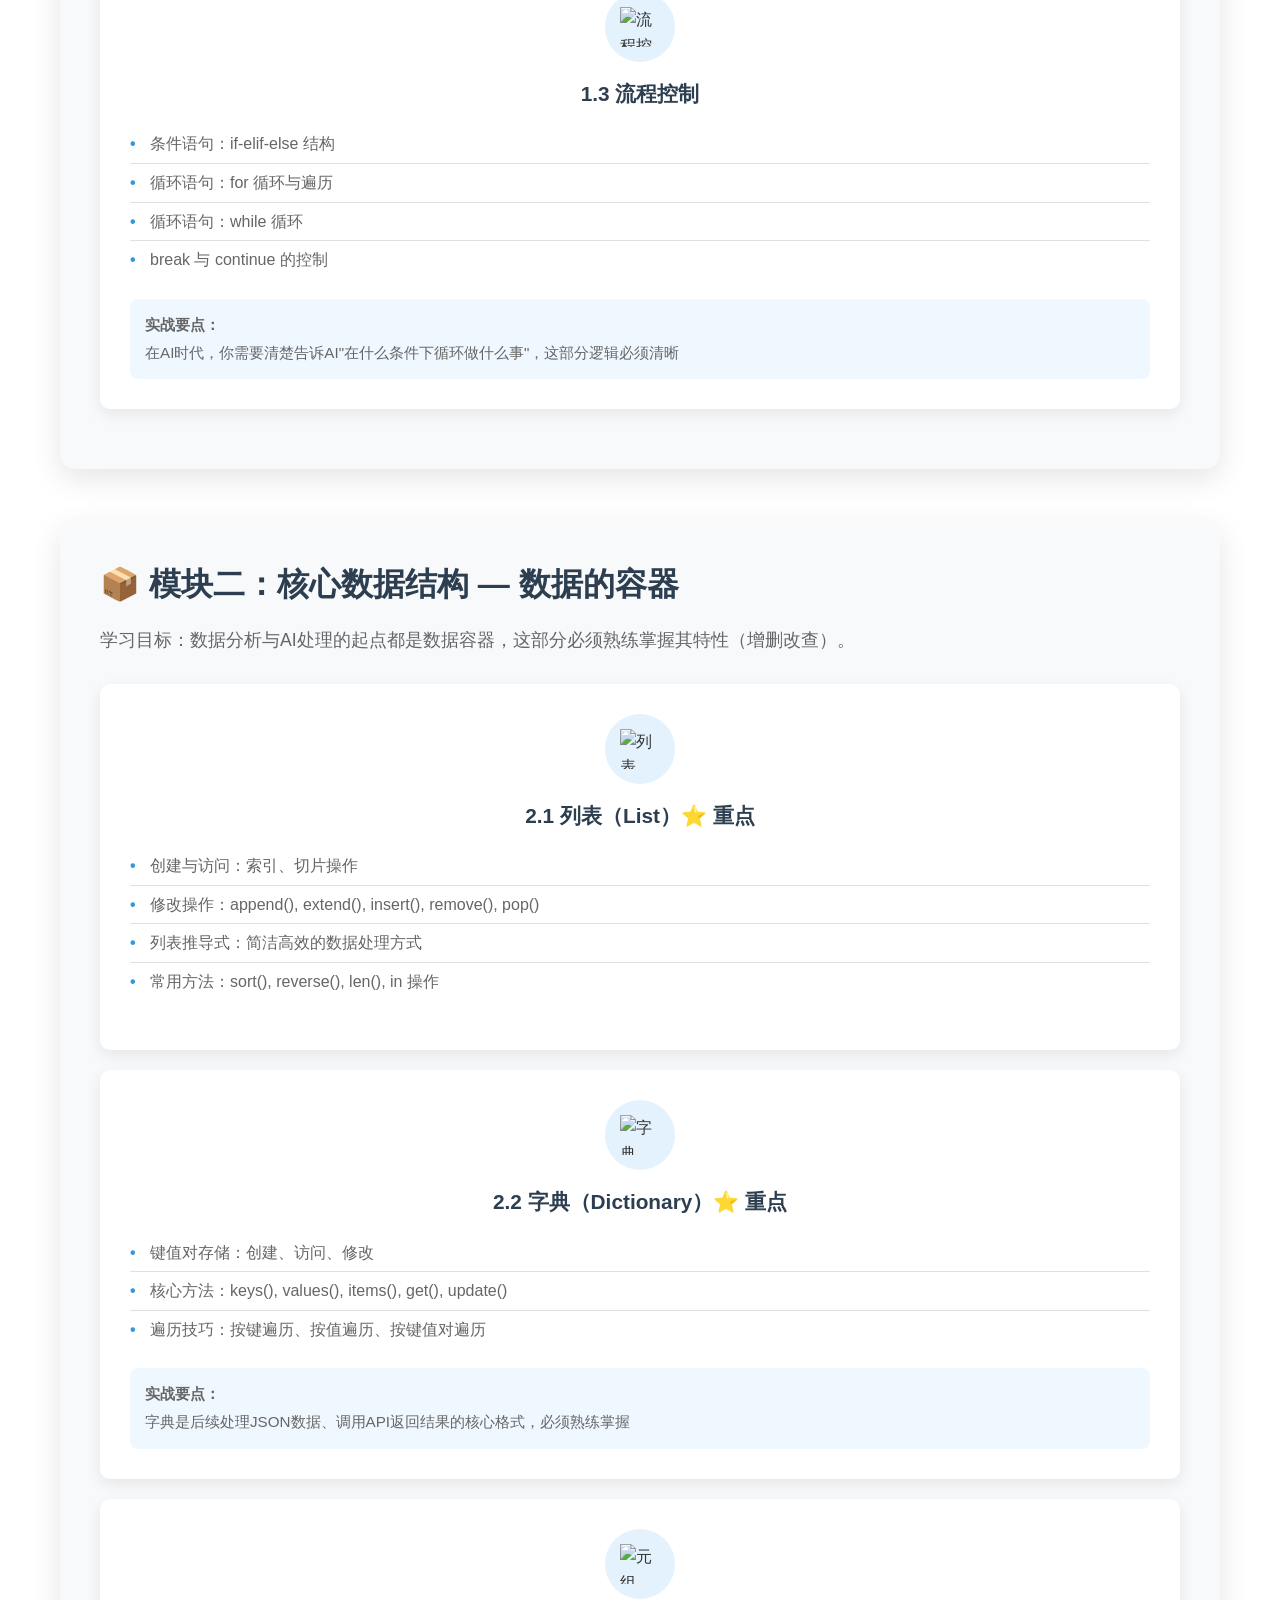
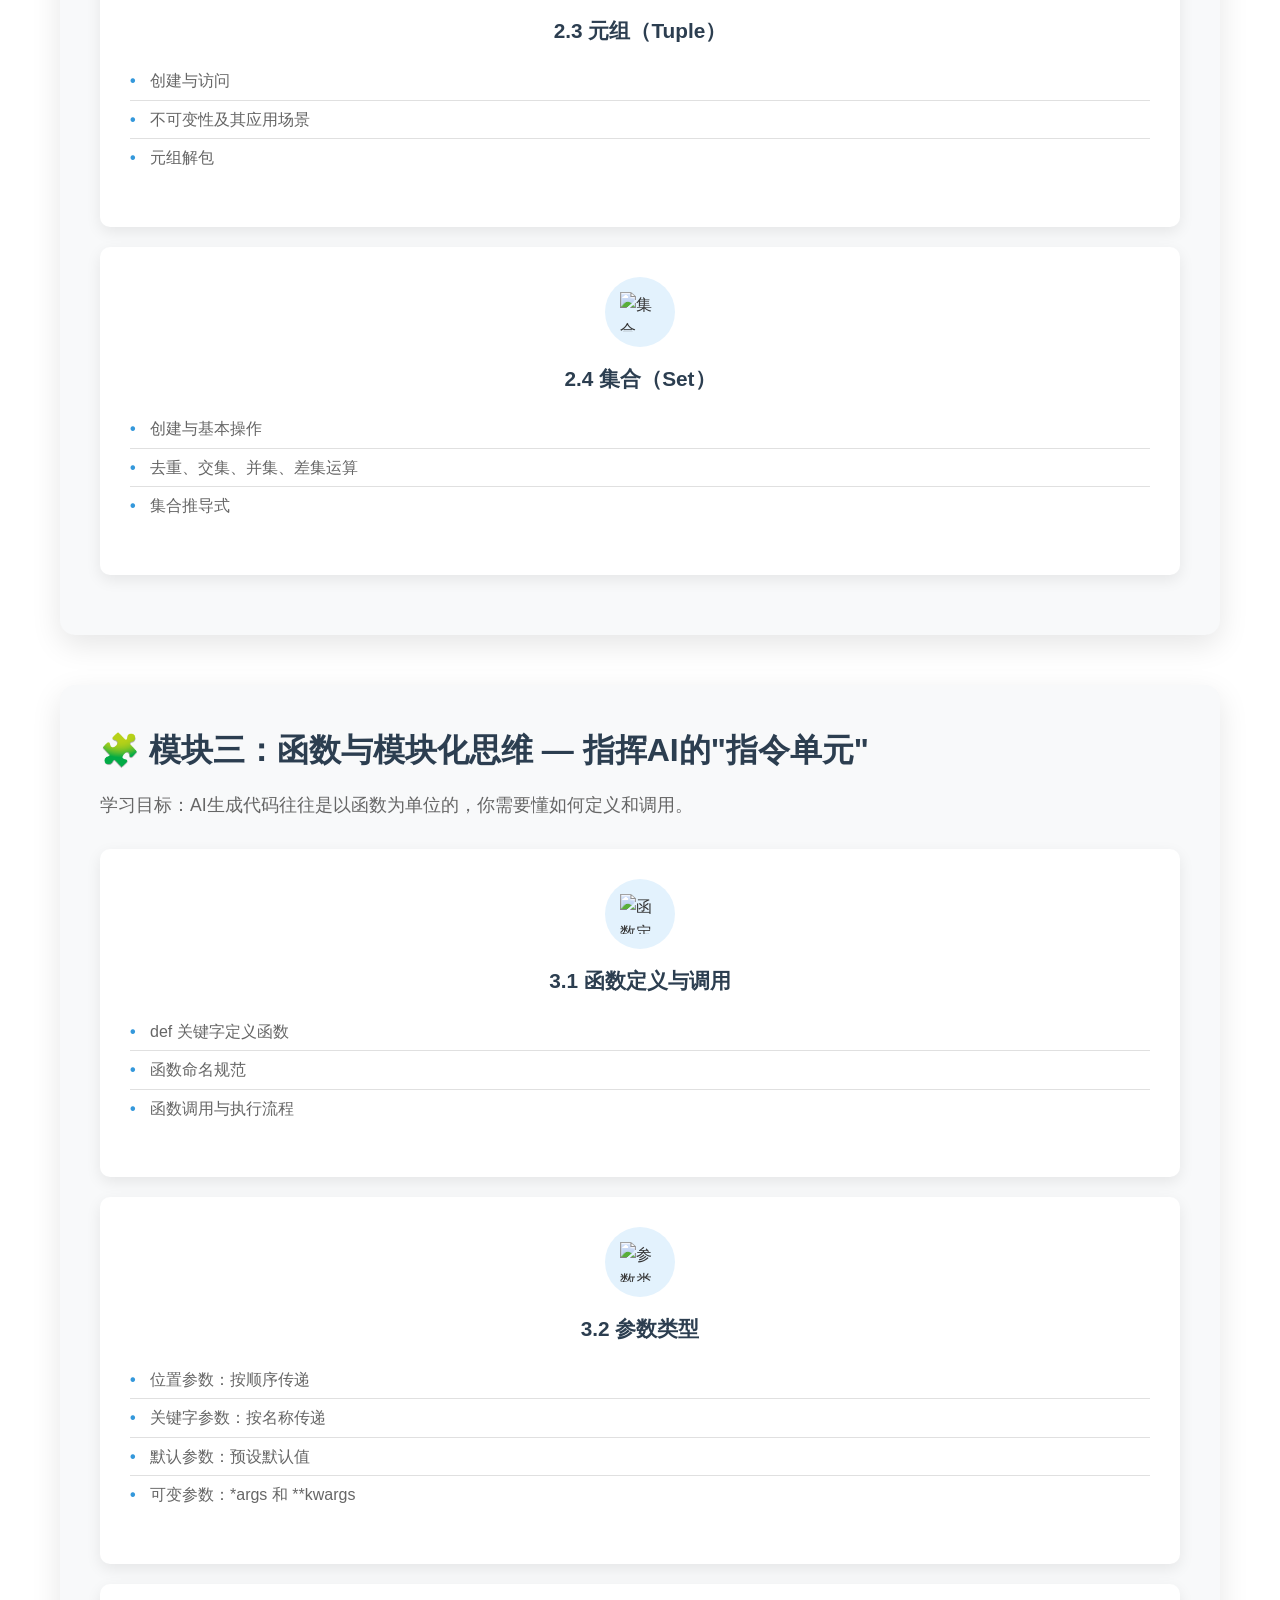
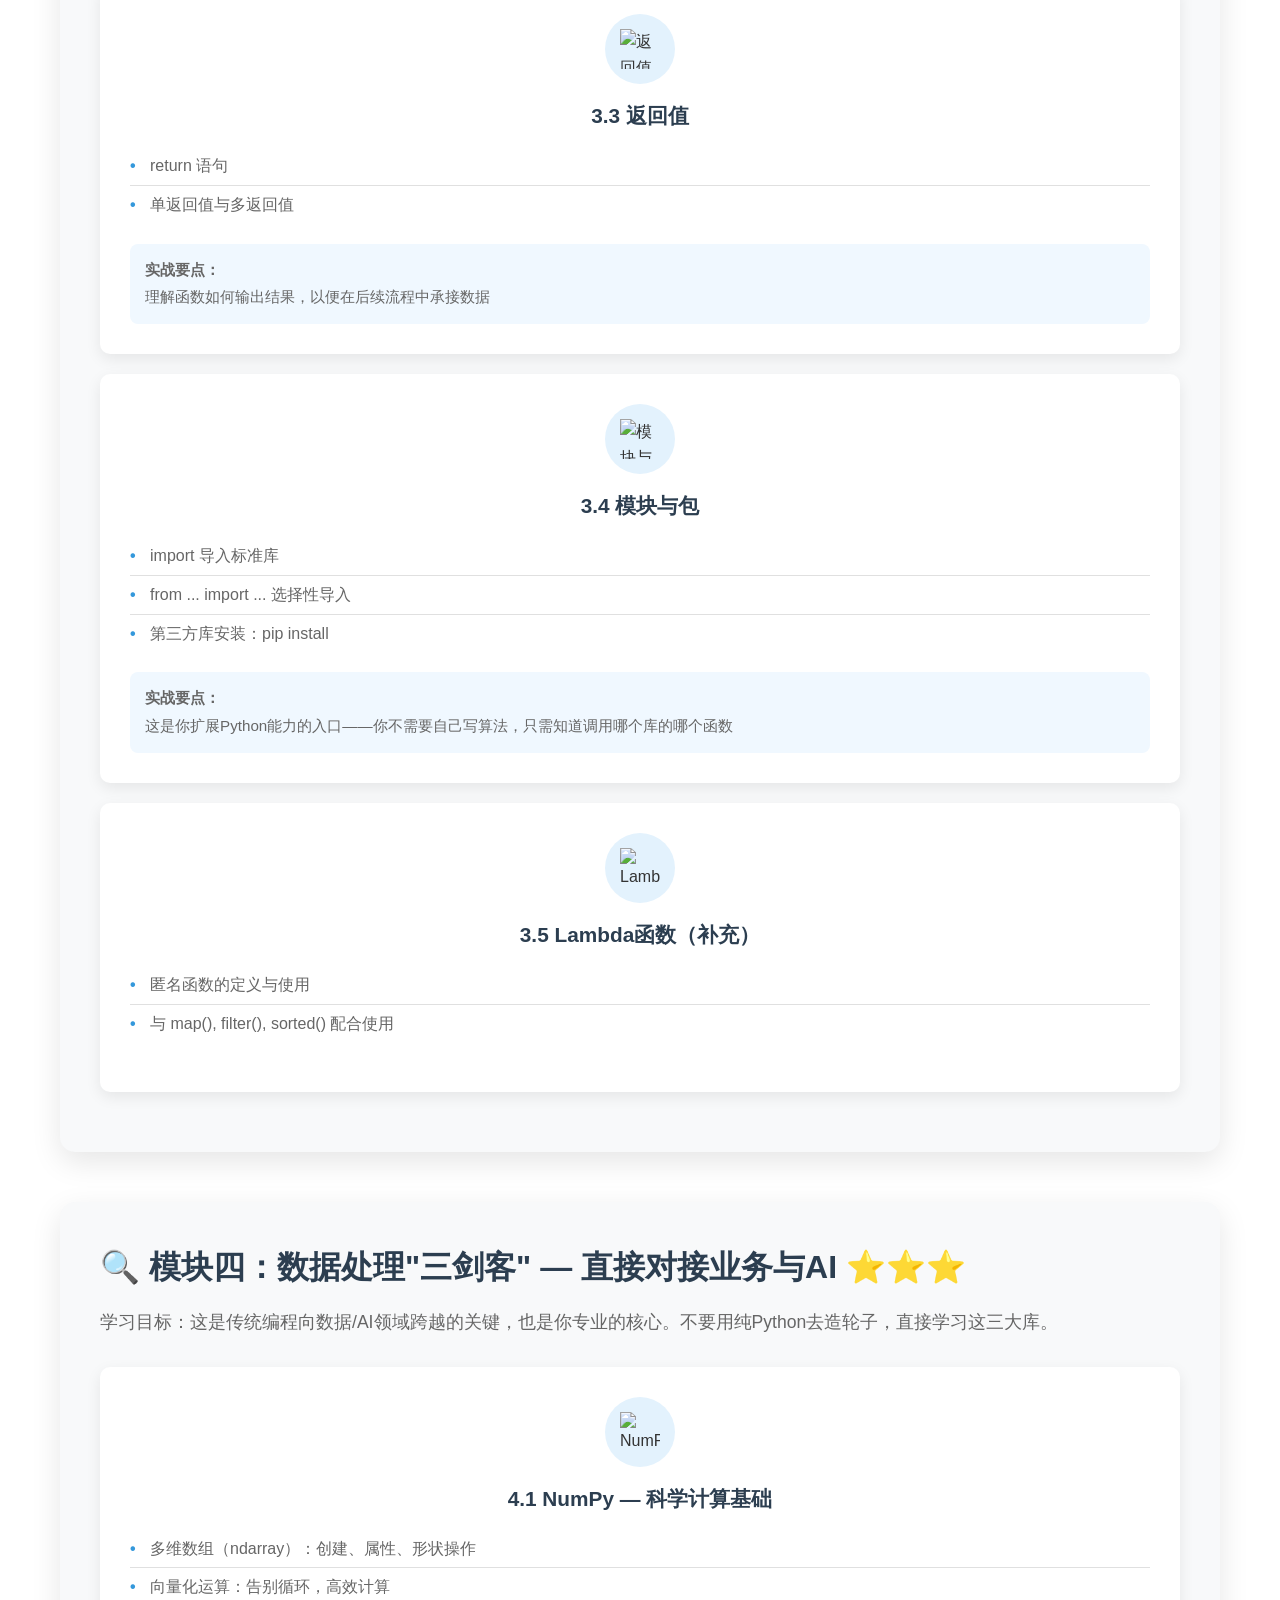
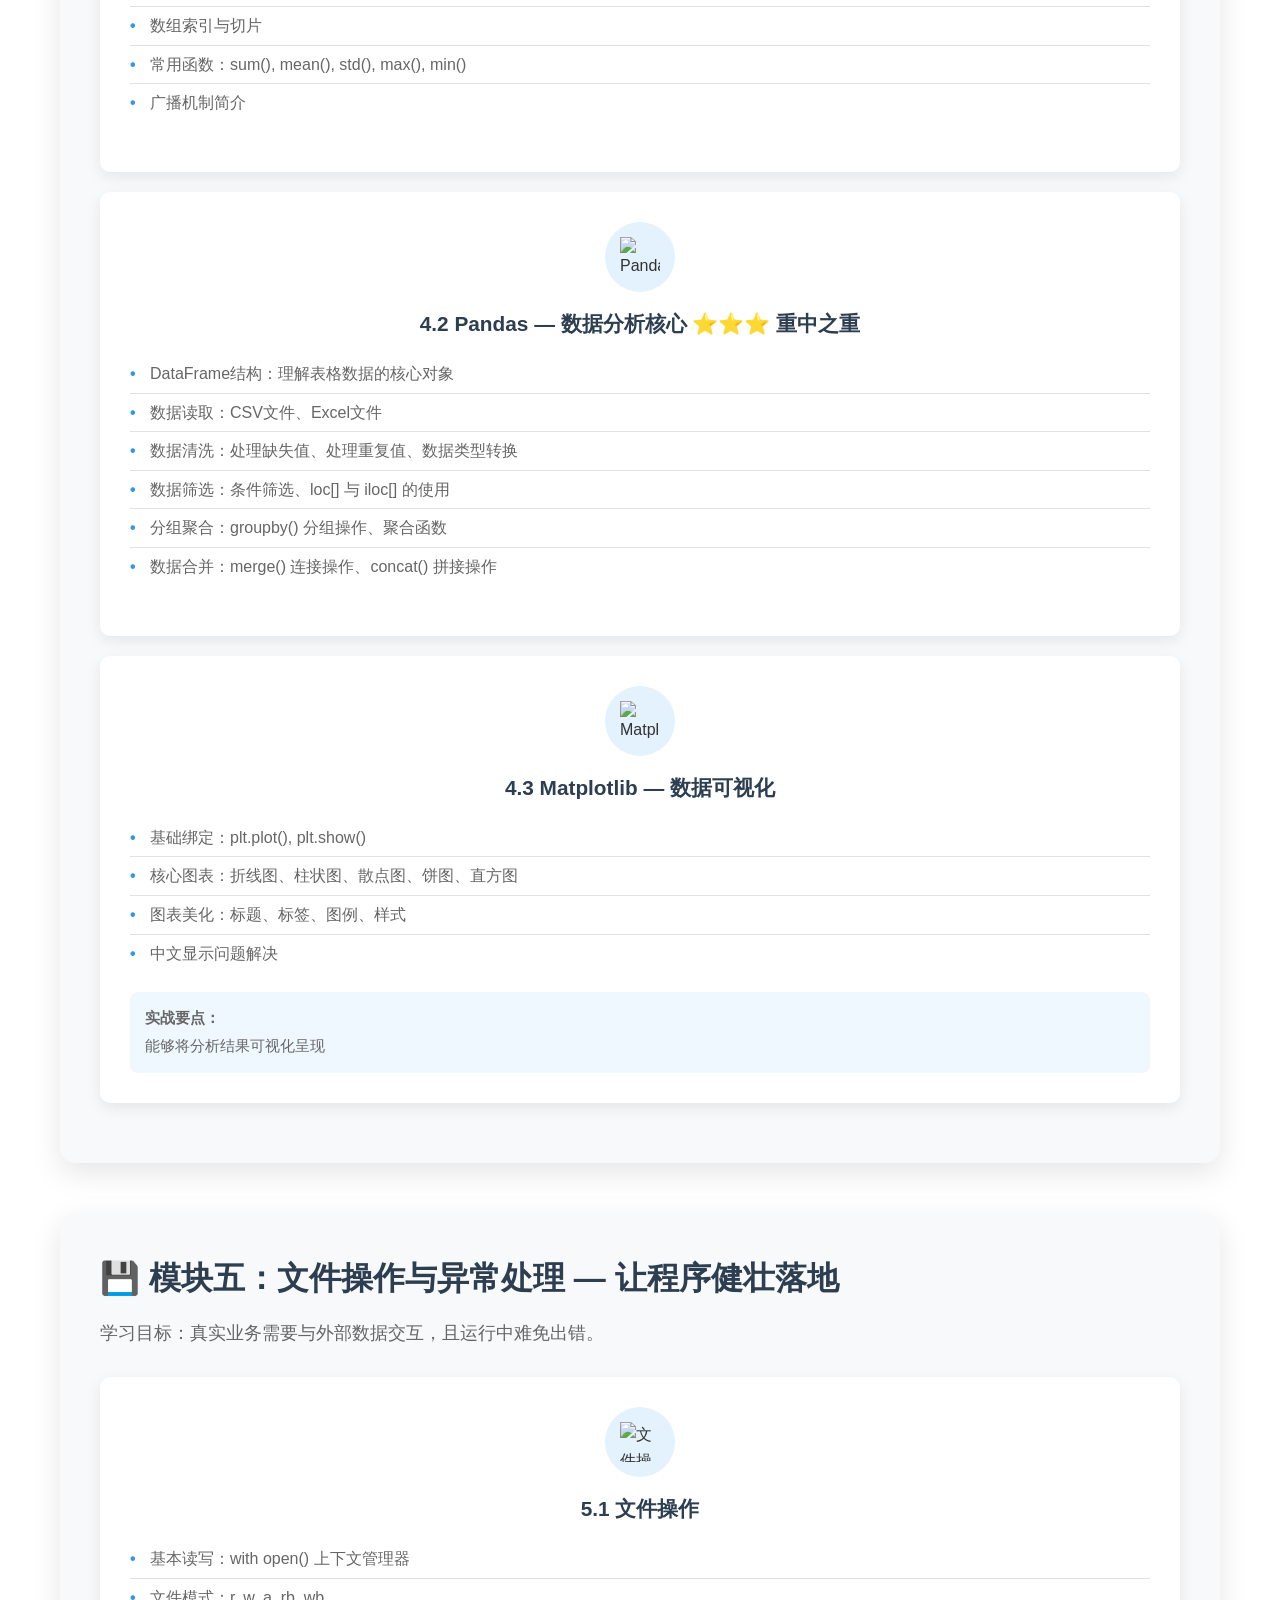
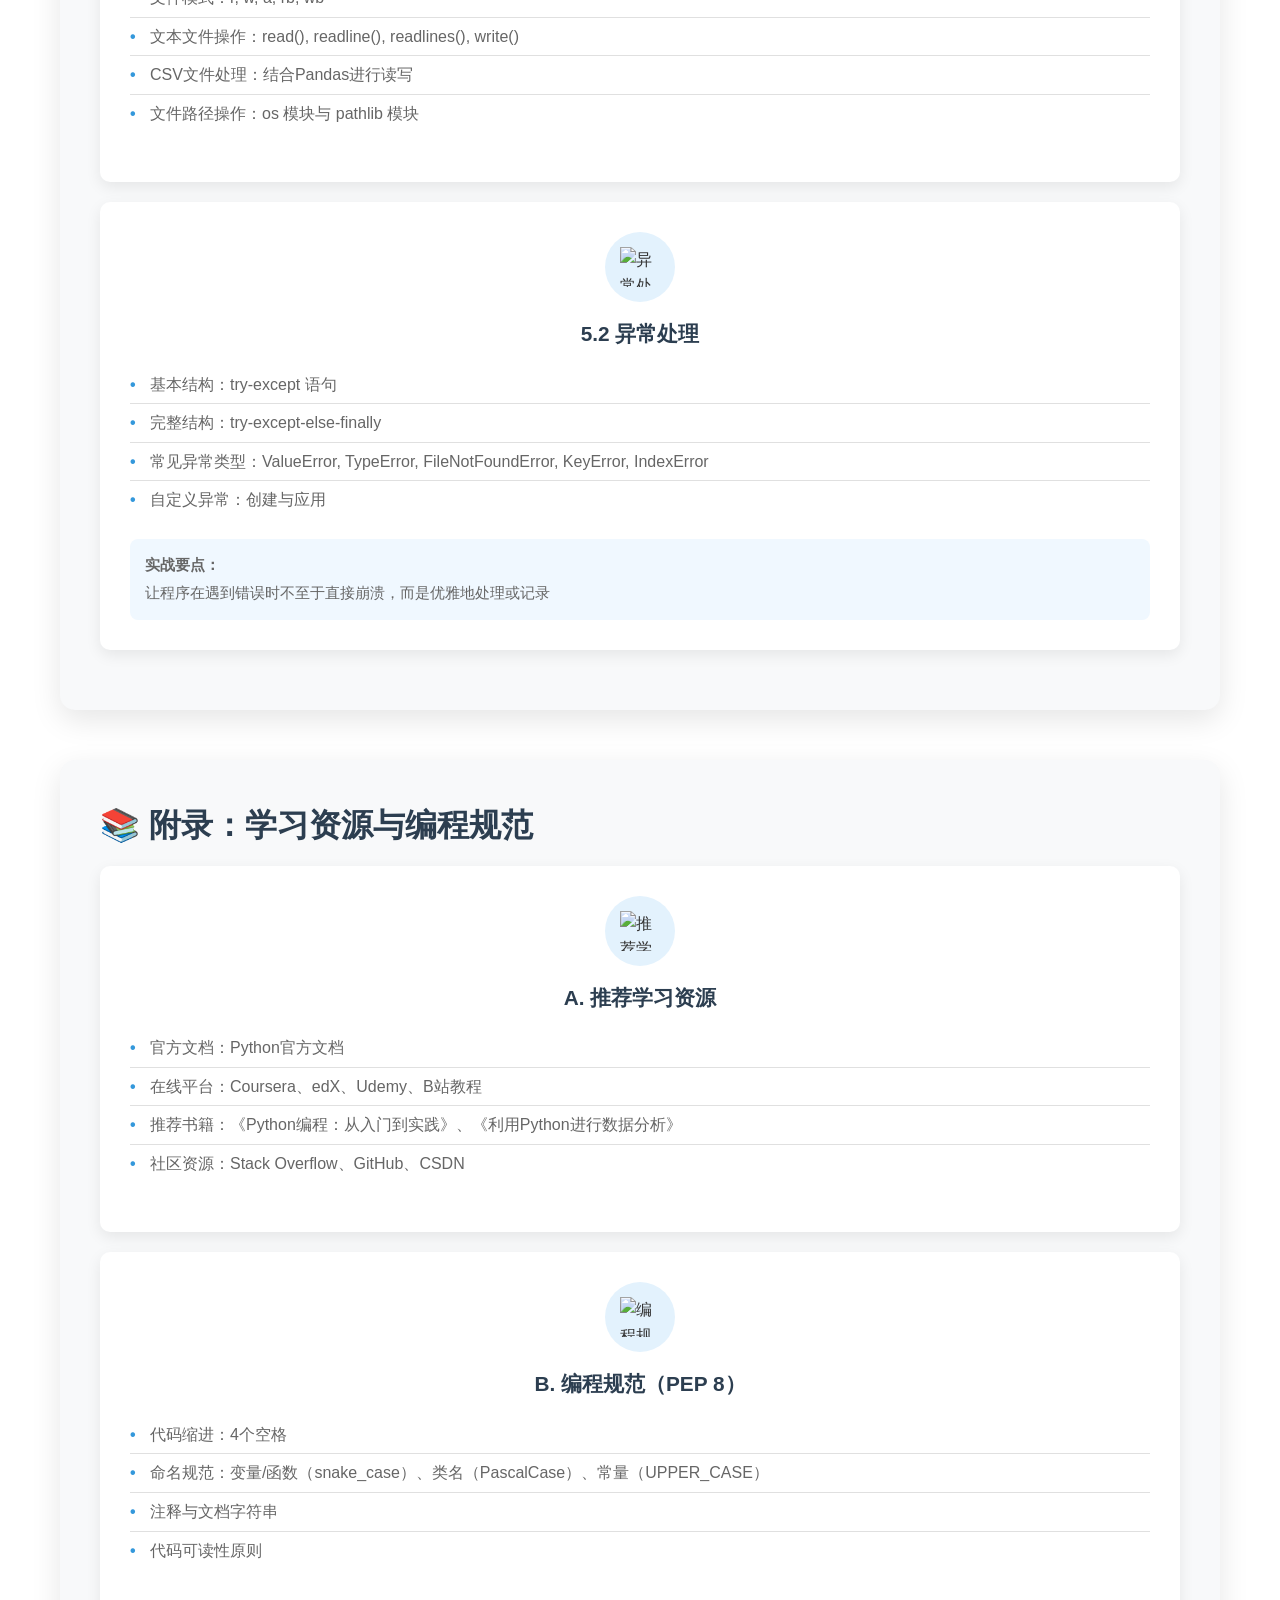
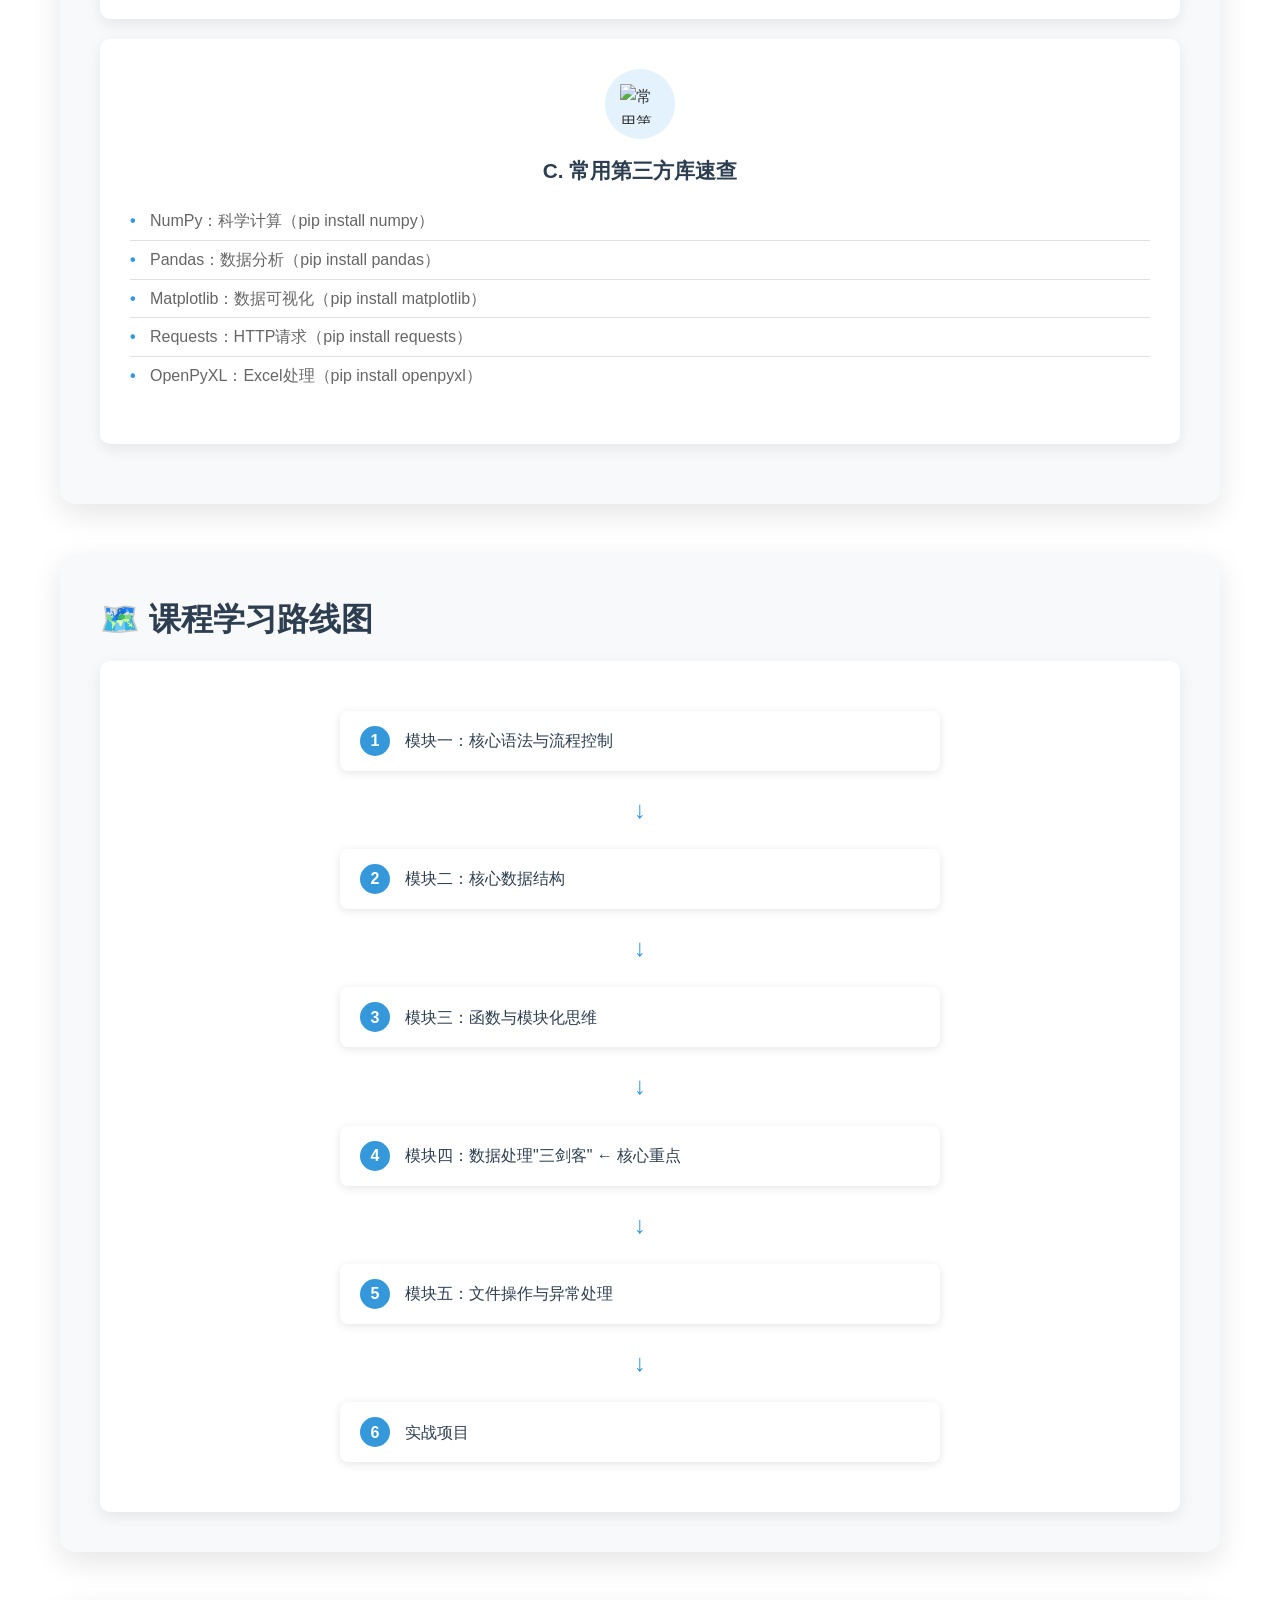
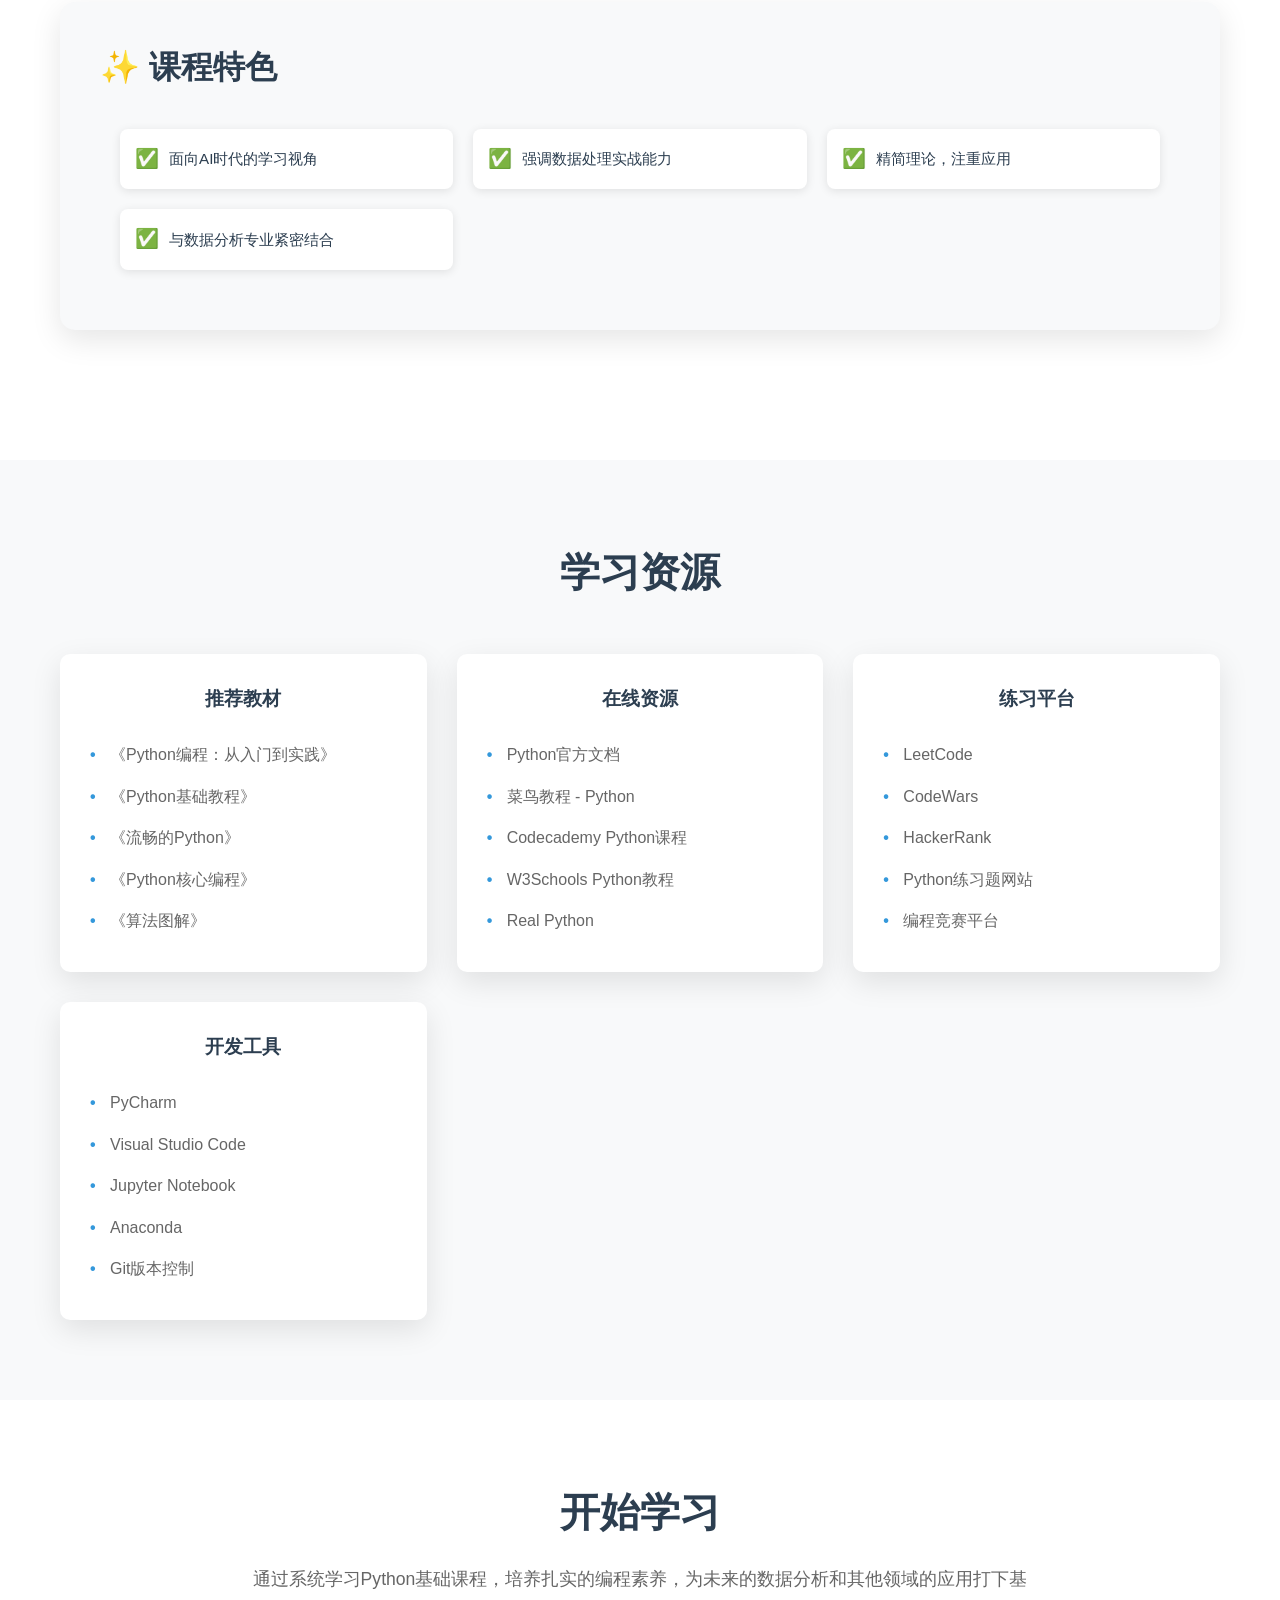
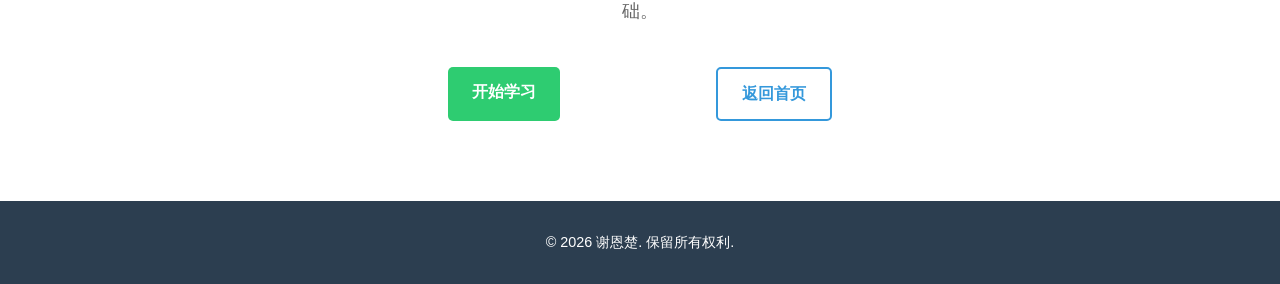
==== commit 8af4a11b: "更新Python基础课程内容，按照新的课程大纲组织" ====
--- a/python-course.html
+++ b/python-course.html
@@ -64,576 +64,378 @@
         <div class="container">
             <h2>课程内容</h2>
             
-            <!-- 一、Python 语言核心 -->
+            <!-- 模块一：核心语法与流程控制 -->
             <div id="python-core" class="section-card">
-                <h3 class="section-title">🐍 一、Python 语言核心</h3>
-                <p class="section-description">这是掌握Python的根基，包括语法、特性与内在机制。</p>
-                
-                <div class="module-card">
-                    <div class="module-icon">
-                        <img src="https://trae-api-cn.mchost.guru/api/ide/v1/text_to_image?prompt=python%20basic%20syntax%20icon%20blue%20modern&image_size=square" alt="基础语法">
-                    </div>
-                    <h4>1.1 基础语法</h4>
-                    <ul class="module-content">
-                        <li>变量、数据类型、运算符</li>
-                        <li>控制流（if-else、循环）</li>
-                        <li>函数定义与调用</li>
-                        <li>模块导入与使用</li>
+                <h3 class="section-title">📝 模块一：核心语法与流程控制 — 建立计算思维</h3>
+                <p class="section-description">学习目标：这是与AI沟通的底层逻辑，无需死记符号，但必须理解其运行机制。</p>
+                
+                <div class="module-card">
+                    <div class="module-icon">
+                        <img src="https://trae-api-cn.mchost.guru/api/ide/v1/text_to_image?prompt=python%20variables%20and%20data%20types%20icon%20blue%20modern&image_size=square" alt="变量与数据类型">
+                    </div>
+                    <h4>1.1 变量与数据类型</h4>
+                    <ul class="module-content">
+                        <li>整数（int）、浮点数（float）、字符串（str）、布尔值（bool）</li>
+                        <li>数据类型转换：int(), float(), str(), bool()</li>
+                        <li>类型检测：type() 函数的使用</li>
+                    </ul>
+                </div>
+                
+                <div class="module-card">
+                    <div class="module-icon">
+                        <img src="https://trae-api-cn.mchost.guru/api/ide/v1/text_to_image?prompt=python%20operators%20icon%20blue%20modern&image_size=square" alt="运算符">
+                    </div>
+                    <h4>1.2 运算符</h4>
+                    <ul class="module-content">
+                        <li>算术运算符：+, -, *, /, //, %, **</li>
+                        <li>比较运算符：==, !=, >, <, >=, <=</li>
+                        <li>逻辑运算符：and, or, not</li>
+                        <li>赋值运算符：=, +=, -=, *=, /=</li>
+                    </ul>
+                </div>
+                
+                <div class="module-card">
+                    <div class="module-icon">
+                        <img src="https://trae-api-cn.mchost.guru/api/ide/v1/text_to_image?prompt=python%20flow%20control%20icon%20blue%20modern&image_size=square" alt="流程控制">
+                    </div>
+                    <h4>1.3 流程控制</h4>
+                    <ul class="module-content">
+                        <li>条件语句：if-elif-else 结构</li>
+                        <li>循环语句：for 循环与遍历</li>
+                        <li>循环语句：while 循环</li>
+                        <li>break 与 continue 的控制</li>
                     </ul>
                     <div class="module-resources">
-                        <p class="resources-title">关键知识库资源：</p>
-                        <p>《Python学习手册(第4版)》、《零基础学Python》、《Python核心编程》</p>
-                    </div>
-                </div>
-                
-                <div class="module-card">
-                    <div class="module-icon">
-                        <img src="https://trae-api-cn.mchost.guru/api/ide/v1/text_to_image?prompt=python%20data%20structures%20icon%20blue%20modern&image_size=square" alt="核心数据结构">
-                    </div>
-                    <h4>1.2 核心数据结构</h4>
-                    <ul class="module-content">
-                        <li>列表、元组、字典、集合</li>
-                        <li>字符串的深入操作</li>
-                        <li>数据结构的性能理解</li>
+                        <p class="resources-title">实战要点：</p>
+                        <p>在AI时代，你需要清楚告诉AI"在什么条件下循环做什么事"，这部分逻辑必须清晰</p>
+                    </div>
+                </div>
+            </div>
+
+            <!-- 模块二：核心数据结构 -->
+            <div id="data-analysis" class="section-card">
+                <h3 class="section-title">📦 模块二：核心数据结构 — 数据的容器</h3>
+                <p class="section-description">学习目标：数据分析与AI处理的起点都是数据容器，这部分必须熟练掌握其特性（增删改查）。</p>
+                
+                <div class="module-card">
+                    <div class="module-icon">
+                        <img src="https://trae-api-cn.mchost.guru/api/ide/v1/text_to_image?prompt=python%20list%20icon%20blue%20modern&image_size=square" alt="列表">
+                    </div>
+                    <h4>2.1 列表（List）⭐ 重点</h4>
+                    <ul class="module-content">
+                        <li>创建与访问：索引、切片操作</li>
+                        <li>修改操作：append(), extend(), insert(), remove(), pop()</li>
+                        <li>列表推导式：简洁高效的数据处理方式</li>
+                        <li>常用方法：sort(), reverse(), len(), in 操作</li>
+                    </ul>
+                </div>
+                
+                <div class="module-card">
+                    <div class="module-icon">
+                        <img src="https://trae-api-cn.mchost.guru/api/ide/v1/text_to_image?prompt=python%20dictionary%20icon%20blue%20modern&image_size=square" alt="字典">
+                    </div>
+                    <h4>2.2 字典（Dictionary）⭐ 重点</h4>
+                    <ul class="module-content">
+                        <li>键值对存储：创建、访问、修改</li>
+                        <li>核心方法：keys(), values(), items(), get(), update()</li>
+                        <li>遍历技巧：按键遍历、按值遍历、按键值对遍历</li>
                     </ul>
                     <div class="module-resources">
-                        <p class="resources-title">关键知识库资源：</p>
-                        <p>《流畅的Python》、《Python Cookbook》</p>
-                    </div>
-                </div>
-                
-                <div class="module-card">
-                    <div class="module-icon">
-                        <img src="https://trae-api-cn.mchost.guru/api/ide/v1/text_to_image?prompt=python%20advanced%20functions%20icon%20blue%20modern&image_size=square" alt="函数进阶">
-                    </div>
-                    <h4>1.3 函数进阶</h4>
-                    <ul class="module-content">
-                        <li>装饰器、闭包</li>
-                        <li>lambda表达式</li>
-                        <li>生成器、迭代器</li>
-                        <li>上下文管理器</li>
+                        <p class="resources-title">实战要点：</p>
+                        <p>字典是后续处理JSON数据、调用API返回结果的核心格式，必须熟练掌握</p>
+                    </div>
+                </div>
+                
+                <div class="module-card">
+                    <div class="module-icon">
+                        <img src="https://trae-api-cn.mchost.guru/api/ide/v1/text_to_image?prompt=python%20tuple%20icon%20blue%20modern&image_size=square" alt="元组">
+                    </div>
+                    <h4>2.3 元组（Tuple）</h4>
+                    <ul class="module-content">
+                        <li>创建与访问</li>
+                        <li>不可变性及其应用场景</li>
+                        <li>元组解包</li>
+                    </ul>
+                </div>
+                
+                <div class="module-card">
+                    <div class="module-icon">
+                        <img src="https://trae-api-cn.mchost.guru/api/ide/v1/text_to_image?prompt=python%20set%20icon%20blue%20modern&image_size=square" alt="集合">
+                    </div>
+                    <h4>2.4 集合（Set）</h4>
+                    <ul class="module-content">
+                        <li>创建与基本操作</li>
+                        <li>去重、交集、并集、差集运算</li>
+                        <li>集合推导式</li>
+                    </ul>
+                </div>
+            </div>
+
+            <!-- 模块三：函数与模块化思维 -->
+            <div id="machine-learning" class="section-card">
+                <h3 class="section-title">🧩 模块三：函数与模块化思维 — 指挥AI的"指令单元"</h3>
+                <p class="section-description">学习目标：AI生成代码往往是以函数为单位的，你需要懂如何定义和调用。</p>
+                
+                <div class="module-card">
+                    <div class="module-icon">
+                        <img src="https://trae-api-cn.mchost.guru/api/ide/v1/text_to_image?prompt=python%20function%20definition%20icon%20blue%20modern&image_size=square" alt="函数定义与调用">
+                    </div>
+                    <h4>3.1 函数定义与调用</h4>
+                    <ul class="module-content">
+                        <li>def 关键字定义函数</li>
+                        <li>函数命名规范</li>
+                        <li>函数调用与执行流程</li>
+                    </ul>
+                </div>
+                
+                <div class="module-card">
+                    <div class="module-icon">
+                        <img src="https://trae-api-cn.mchost.guru/api/ide/v1/text_to_image?prompt=python%20function%20parameters%20icon%20blue%20modern&image_size=square" alt="参数类型">
+                    </div>
+                    <h4>3.2 参数类型</h4>
+                    <ul class="module-content">
+                        <li>位置参数：按顺序传递</li>
+                        <li>关键字参数：按名称传递</li>
+                        <li>默认参数：预设默认值</li>
+                        <li>可变参数：*args 和 **kwargs</li>
+                    </ul>
+                </div>
+                
+                <div class="module-card">
+                    <div class="module-icon">
+                        <img src="https://trae-api-cn.mchost.guru/api/ide/v1/text_to_image?prompt=python%20return%20value%20icon%20blue%20modern&image_size=square" alt="返回值">
+                    </div>
+                    <h4>3.3 返回值</h4>
+                    <ul class="module-content">
+                        <li>return 语句</li>
+                        <li>单返回值与多返回值</li>
                     </ul>
                     <div class="module-resources">
-                        <p class="resources-title">关键知识库资源：</p>
-                        <p>《Python进阶（Intermediate Python）》、《流畅的Python》</p>
-                    </div>
-                </div>
-                
-                <div class="module-card">
-                    <div class="module-icon">
-                        <img src="https://trae-api-cn.mchost.guru/api/ide/v1/text_to_image?prompt=python%20object%20oriented%20programming%20icon%20blue%20modern&image_size=square" alt="面向对象编程">
-                    </div>
-                    <h4>1.4 面向对象编程</h4>
-                    <ul class="module-content">
-                        <li>类与对象</li>
-                        <li>继承、多态</li>
-                        <li>魔术方法</li>
-                        <li>元类、描述符</li>
+                        <p class="resources-title">实战要点：</p>
+                        <p>理解函数如何输出结果，以便在后续流程中承接数据</p>
+                    </div>
+                </div>
+                
+                <div class="module-card">
+                    <div class="module-icon">
+                        <img src="https://trae-api-cn.mchost.guru/api/ide/v1/text_to_image?prompt=python%20modules%20icon%20blue%20modern&image_size=square" alt="模块与包">
+                    </div>
+                    <h4>3.4 模块与包</h4>
+                    <ul class="module-content">
+                        <li>import 导入标准库</li>
+                        <li>from ... import ... 选择性导入</li>
+                        <li>第三方库安装：pip install</li>
                     </ul>
                     <div class="module-resources">
-                        <p class="resources-title">关键知识库资源：</p>
-                        <p>《Python面向对象编程指南》、《深入Python3中文版》</p>
-                    </div>
-                </div>
-                
-                <div class="module-card">
-                    <div class="module-icon">
-                        <img src="https://trae-api-cn.mchost.guru/api/ide/v1/text_to_image?prompt=python%20advanced%20features%20icon%20blue%20modern&image_size=square" alt="高级特性与机制">
-                    </div>
-                    <h4>1.5 高级特性与机制</h4>
-                    <ul class="module-content">
-                        <li>垃圾回收</li>
-                        <li>内存管理</li>
-                        <li>GIL</li>
-                        <li>并发原语</li>
-                        <li>元编程</li>
+                        <p class="resources-title">实战要点：</p>
+                        <p>这是你扩展Python能力的入口——你不需要自己写算法，只需知道调用哪个库的哪个函数</p>
+                    </div>
+                </div>
+                
+                <div class="module-card">
+                    <div class="module-icon">
+                        <img src="https://trae-api-cn.mchost.guru/api/ide/v1/text_to_image?prompt=python%20lambda%20function%20icon%20blue%20modern&image_size=square" alt="Lambda函数">
+                    </div>
+                    <h4>3.5 Lambda函数（补充）</h4>
+                    <ul class="module-content">
+                        <li>匿名函数的定义与使用</li>
+                        <li>与 map(), filter(), sorted() 配合使用</li>
+                    </ul>
+                </div>
+            </div>
+
+            <!-- 模块四：数据处理"三剑客" -->
+            <div id="web-development" class="section-card">
+                <h3 class="section-title">🔍 模块四：数据处理"三剑客" — 直接对接业务与AI ⭐⭐⭐</h3>
+                <p class="section-description">学习目标：这是传统编程向数据/AI领域跨越的关键，也是你专业的核心。不要用纯Python去造轮子，直接学习这三大库。</p>
+                
+                <div class="module-card">
+                    <div class="module-icon">
+                        <img src="https://trae-api-cn.mchost.guru/api/ide/v1/text_to_image?prompt=numpy%20icon%20blue%20modern&image_size=square" alt="NumPy">
+                    </div>
+                    <h4>4.1 NumPy — 科学计算基础</h4>
+                    <ul class="module-content">
+                        <li>多维数组（ndarray）：创建、属性、形状操作</li>
+                        <li>向量化运算：告别循环，高效计算</li>
+                        <li>数组索引与切片</li>
+                        <li>常用函数：sum(), mean(), std(), max(), min()</li>
+                        <li>广播机制简介</li>
+                    </ul>
+                </div>
+                
+                <div class="module-card">
+                    <div class="module-icon">
+                        <img src="https://trae-api-cn.mchost.guru/api/ide/v1/text_to_image?prompt=pandas%20icon%20blue%20modern&image_size=square" alt="Pandas">
+                    </div>
+                    <h4>4.2 Pandas — 数据分析核心 ⭐⭐⭐ 重中之重</h4>
+                    <ul class="module-content">
+                        <li>DataFrame结构：理解表格数据的核心对象</li>
+                        <li>数据读取：CSV文件、Excel文件</li>
+                        <li>数据清洗：处理缺失值、处理重复值、数据类型转换</li>
+                        <li>数据筛选：条件筛选、loc[] 与 iloc[] 的使用</li>
+                        <li>分组聚合：groupby() 分组操作、聚合函数</li>
+                        <li>数据合并：merge() 连接操作、concat() 拼接操作</li>
+                    </ul>
+                </div>
+                
+                <div class="module-card">
+                    <div class="module-icon">
+                        <img src="https://trae-api-cn.mchost.guru/api/ide/v1/text_to_image?prompt=matplotlib%20icon%20blue%20modern&image_size=square" alt="Matplotlib">
+                    </div>
+                    <h4>4.3 Matplotlib — 数据可视化</h4>
+                    <ul class="module-content">
+                        <li>基础绑定：plt.plot(), plt.show()</li>
+                        <li>核心图表：折线图、柱状图、散点图、饼图、直方图</li>
+                        <li>图表美化：标题、标签、图例、样式</li>
+                        <li>中文显示问题解决</li>
                     </ul>
                     <div class="module-resources">
-                        <p class="resources-title">关键知识库资源：</p>
-                        <p>《Python源码剖析》、《Python高级编程》</p>
-                    </div>
-                </div>
-                
-                <div class="module-card">
-                    <div class="module-icon">
-                        <img src="https://trae-api-cn.mchost.guru/api/ide/v1/text_to_image?prompt=python%20standard%20library%20icon%20blue%20modern&image_size=square" alt="标准库">
-                    </div>
-                    <h4>1.6 标准库</h4>
-                    <ul class="module-content">
-                        <li>os, sys, re</li>
-                        <li>collections, itertools</li>
-                        <li>datetime等常用模块</li>
+                        <p class="resources-title">实战要点：</p>
+                        <p>能够将分析结果可视化呈现</p>
+                    </div>
+                </div>
+            </div>
+
+            <!-- 模块五：文件操作与异常处理 -->
+            <div id="software-engineering" class="section-card">
+                <h3 class="section-title">💾 模块五：文件操作与异常处理 — 让程序健壮落地</h3>
+                <p class="section-description">学习目标：真实业务需要与外部数据交互，且运行中难免出错。</p>
+                
+                <div class="module-card">
+                    <div class="module-icon">
+                        <img src="https://trae-api-cn.mchost.guru/api/ide/v1/text_to_image?prompt=python%20file%20operations%20icon%20blue%20modern&image_size=square" alt="文件操作">
+                    </div>
+                    <h4>5.1 文件操作</h4>
+                    <ul class="module-content">
+                        <li>基本读写：with open() 上下文管理器</li>
+                        <li>文件模式：r, w, a, rb, wb</li>
+                        <li>文本文件操作：read(), readline(), readlines(), write()</li>
+                        <li>CSV文件处理：结合Pandas进行读写</li>
+                        <li>文件路径操作：os 模块与 pathlib 模块</li>
+                    </ul>
+                </div>
+                
+                <div class="module-card">
+                    <div class="module-icon">
+                        <img src="https://trae-api-cn.mchost.guru/api/ide/v1/text_to_image?prompt=python%20exception%20handling%20icon%20blue%20modern&image_size=square" alt="异常处理">
+                    </div>
+                    <h4>5.2 异常处理</h4>
+                    <ul class="module-content">
+                        <li>基本结构：try-except 语句</li>
+                        <li>完整结构：try-except-else-finally</li>
+                        <li>常见异常类型：ValueError, TypeError, FileNotFoundError, KeyError, IndexError</li>
+                        <li>自定义异常：创建与应用</li>
                     </ul>
                     <div class="module-resources">
-                        <p class="resources-title">关键知识库资源：</p>
-                        <p>《Python标准库》、《Python 3.6.5标准库文档》</p>
+                        <p class="resources-title">实战要点：</p>
+                        <p>让程序在遇到错误时不至于直接崩溃，而是优雅地处理或记录</p>
                     </div>
                 </div>
             </div>
 
-            <!-- 二、数据处理与分析 -->
-            <div id="data-analysis" class="section-card">
-                <h3 class="section-title">📊 二、数据处理与分析</h3>
-                <p class="section-description">Python在数据领域的核心应用栈，覆盖从获取、处理到分析的全流程。</p>
-                
-                <div class="module-card">
-                    <div class="module-icon">
-                        <img src="https://trae-api-cn.mchost.guru/api/ide/v1/text_to_image?prompt=python%20data%20libraries%20icon%20blue%20modern&image_size=square" alt="核心库">
-                    </div>
-                    <h4>2.1 核心库</h4>
-                    <ul class="module-content">
-                        <li>NumPy: 数组计算</li>
-                        <li>Pandas: 表格数据处理与清洗</li>
-                    </ul>
-                    <div class="module-resources">
-                        <p class="resources-title">关键知识库资源：</p>
-                        <p>《利用Python进行数据分析》、《深入浅出Pandas》、pandas官方文档</p>
-                    </div>
-                </div>
-                
-                <div class="module-card">
-                    <div class="module-icon">
-                        <img src="https://trae-api-cn.mchost.guru/api/ide/v1/text_to_image?prompt=python%20data%20visualization%20icon%20blue%20modern&image_size=square" alt="数据可视化">
-                    </div>
-                    <h4>2.2 数据可视化</h4>
-                    <ul class="module-content">
-                        <li>Matplotlib: 基础绘图</li>
-                        <li>Seaborn: 统计图表</li>
-                        <li>Bokeh: 交互可视化</li>
-                    </ul>
-                    <div class="module-resources">
-                        <p class="resources-title">关键知识库资源：</p>
-                        <p>《Python数据可视化》、《Python数据科学手册》、Matplotlib用户指南</p>
-                    </div>
-                </div>
-                
-                <div class="module-card">
-                    <div class="module-icon">
-                        <img src="https://trae-api-cn.mchost.guru/api/ide/v1/text_to_image?prompt=python%20web%20scraping%20icon%20blue%20modern&image_size=square" alt="数据获取">
-                    </div>
-                    <h4>2.3 数据获取</h4>
-                    <ul class="module-content">
-                        <li>Requests, BeautifulSoup</li>
-                        <li>Scrapy, Selenium</li>
-                    </ul>
-                    <div class="module-resources">
-                        <p class="resources-title">关键知识库资源：</p>
-                        <p>《Python网络爬虫权威指南》、《Scrapy网络爬虫实战》、Beautiful Soup文档</p>
-                    </div>
-                </div>
-                
-                <div class="module-card">
-                    <div class="module-icon">
-                        <img src="https://trae-api-cn.mchost.guru/api/ide/v1/text_to_image?prompt=python%20data%20workflow%20icon%20blue%20modern&image_size=square" alt="数据分析工作流">
-                    </div>
-                    <h4>2.4 数据分析工作流</h4>
-                    <ul class="module-content">
-                        <li>数据清洗、转换</li>
-                        <li>数据聚合</li>
-                        <li>探索性分析（EDA）</li>
-                    </ul>
-                    <div class="module-resources">
-                        <p class="resources-title">关键知识库资源：</p>
-                        <p>《Python for Data Analysis》、《Python数据分析实战》</p>
-                    </div>
+            <!-- 附录：学习资源与编程规范 -->
+            <div id="specialized-fields" class="section-card">
+                <h3 class="section-title">📚 附录：学习资源与编程规范</h3>
+                
+                <div class="module-card">
+                    <div class="module-icon">
+                        <img src="https://trae-api-cn.mchost.guru/api/ide/v1/text_to_image?prompt=python%20learning%20resources%20icon%20blue%20modern&image_size=square" alt="推荐学习资源">
+                    </div>
+                    <h4>A. 推荐学习资源</h4>
+                    <ul class="module-content">
+                        <li>官方文档：Python官方文档</li>
+                        <li>在线平台：Coursera、edX、Udemy、B站教程</li>
+                        <li>推荐书籍：《Python编程：从入门到实践》、《利用Python进行数据分析》</li>
+                        <li>社区资源：Stack Overflow、GitHub、CSDN</li>
+                    </ul>
+                </div>
+                
+                <div class="module-card">
+                    <div class="module-icon">
+                        <img src="https://trae-api-cn.mchost.guru/api/ide/v1/text_to_image?prompt=python%20coding%20standards%20icon%20blue%20modern&image_size=square" alt="编程规范">
+                    </div>
+                    <h4>B. 编程规范（PEP 8）</h4>
+                    <ul class="module-content">
+                        <li>代码缩进：4个空格</li>
+                        <li>命名规范：变量/函数（snake_case）、类名（PascalCase）、常量（UPPER_CASE）</li>
+                        <li>注释与文档字符串</li>
+                        <li>代码可读性原则</li>
+                    </ul>
+                </div>
+                
+                <div class="module-card">
+                    <div class="module-icon">
+                        <img src="https://trae-api-cn.mchost.guru/api/ide/v1/text_to_image?prompt=python%20libraries%20icon%20blue%20modern&image_size=square" alt="常用第三方库速查">
+                    </div>
+                    <h4>C. 常用第三方库速查</h4>
+                    <ul class="module-content">
+                        <li>NumPy：科学计算（pip install numpy）</li>
+                        <li>Pandas：数据分析（pip install pandas）</li>
+                        <li>Matplotlib：数据可视化（pip install matplotlib）</li>
+                        <li>Requests：HTTP请求（pip install requests）</li>
+                        <li>OpenPyXL：Excel处理（pip install openpyxl）</li>
+                    </ul>
                 </div>
             </div>
 
-            <!-- 三、机器学习与人工智能 -->
-            <div id="machine-learning" class="section-card">
-                <h3 class="section-title">🤖 三、机器学习与人工智能</h3>
-                <p class="section-description">从传统机器学习到深度学习的完整技术栈。</p>
-                
-                <div class="module-card">
-                    <div class="module-icon">
-                        <img src="https://trae-api-cn.mchost.guru/api/ide/v1/text_to_image?prompt=machine%20learning%20basics%20icon%20blue%20modern&image_size=square" alt="机器学习基础">
-                    </div>
-                    <h4>3.1 机器学习基础</h4>
-                    <ul class="module-content">
-                        <li>基础概念</li>
-                        <li>模型评估</li>
-                        <li>特征工程</li>
-                    </ul>
-                    <div class="module-resources">
-                        <p class="resources-title">关键知识库资源：</p>
-                        <p>《机器学习》（周志华）、《统计学习方法》</p>
-                    </div>
-                </div>
-                
-                <div class="module-card">
-                    <div class="module-icon">
-                        <img src="https://trae-api-cn.mchost.guru/api/ide/v1/text_to_image?prompt=scikit-learn%20icon%20blue%20modern&image_size=square" alt="机器学习库">
-                    </div>
-                    <h4>3.2 机器学习库</h4>
-                    <ul class="module-content">
-                        <li>Scikit-learn: 算法实现</li>
-                        <li>管道构建</li>
-                    </ul>
-                    <div class="module-resources">
-                        <p class="resources-title">关键知识库资源：</p>
-                        <p>《Python机器学习实践指南》、Scikit-learn速查表</p>
-                    </div>
-                </div>
-                
-                <div class="module-card">
-                    <div class="module-icon">
-                        <img src="https://trae-api-cn.mchost.guru/api/ide/v1/text_to_image?prompt=deep%20learning%20frameworks%20icon%20blue%20modern&image_size=square" alt="深度学习框架">
-                    </div>
-                    <h4>3.3 深度学习框架</h4>
-                    <ul class="module-content">
-                        <li>TensorFlow / Keras</li>
-                        <li>PyTorch: 神经网络构建与训练</li>
-                    </ul>
-                    <div class="module-resources">
-                        <p class="resources-title">关键知识库资源：</p>
-                        <p>《Python深度学习》、《TensorFlow实战》、《Keras中文手册》</p>
-                    </div>
-                </div>
-                
-                <div class="module-card">
-                    <div class="module-icon">
-                        <img src="https://trae-api-cn.mchost.guru/api/ide/v1/text_to_image?prompt=deep%20learning%20theory%20icon%20blue%20modern&image_size=square" alt="深度学习理论">
-                    </div>
-                    <h4>3.4 深度学习理论</h4>
-                    <ul class="module-content">
-                        <li>神经网络</li>
-                        <li>CNN、RNN</li>
-                        <li>优化算法</li>
-                        <li>迁移学习</li>
-                    </ul>
-                    <div class="module-resources">
-                        <p class="resources-title">关键知识库资源：</p>
-                        <p>《深度学习》（花书）、《神经网络与深度学习》、《深度学习入门》</p>
-                    </div>
-                </div>
-                
-                <div class="module-card">
-                    <div class="module-icon">
-                        <img src="https://trae-api-cn.mchost.guru/api/ide/v1/text_to_image?prompt=ai%20applications%20icon%20blue%20modern&image_size=square" alt="专业应用">
-                    </div>
-                    <h4>3.5 专业应用</h4>
-                    <ul class="module-content">
-                        <li>计算机视觉</li>
-                        <li>自然语言处理</li>
-                        <li>强化学习</li>
-                    </ul>
-                    <div class="module-resources">
-                        <p class="resources-title">关键知识库资源：</p>
-                        <p>《深度学习与计算机视觉》、《基于深度学习的自然语言处理》、《强化学习精要》</p>
+            <!-- 课程学习路线图 -->
+            <div id="theoretical-foundation" class="section-card">
+                <h3 class="section-title">🗺️ 课程学习路线图</h3>
+                <div class="learning-path">
+                    <div class="path-steps">
+                        <div class="path-step">
+                            <div class="step-number">1</div>
+                            <div class="step-content">模块一：核心语法与流程控制</div>
+                        </div>
+                        <div class="path-arrow">↓</div>
+                        <div class="path-step">
+                            <div class="step-number">2</div>
+                            <div class="step-content">模块二：核心数据结构</div>
+                        </div>
+                        <div class="path-arrow">↓</div>
+                        <div class="path-step">
+                            <div class="step-number">3</div>
+                            <div class="step-content">模块三：函数与模块化思维</div>
+                        </div>
+                        <div class="path-arrow">↓</div>
+                        <div class="path-step">
+                            <div class="step-number">4</div>
+                            <div class="step-content">模块四：数据处理"三剑客" ← 核心重点</div>
+                        </div>
+                        <div class="path-arrow">↓</div>
+                        <div class="path-step">
+                            <div class="step-number">5</div>
+                            <div class="step-content">模块五：文件操作与异常处理</div>
+                        </div>
+                        <div class="path-arrow">↓</div>
+                        <div class="path-step">
+                            <div class="step-number">6</div>
+                            <div class="step-content">实战项目</div>
+                        </div>
                     </div>
                 </div>
             </div>
 
-            <!-- 四、Web开发与后端 -->
-            <div id="web-development" class="section-card">
-                <h3 class="section-title">🌐 四、Web开发与后端</h3>
-                <p class="section-description">构建网络服务与应用的框架与技术。</p>
-                
-                <div class="module-card">
-                    <div class="module-icon">
-                        <img src="https://trae-api-cn.mchost.guru/api/ide/v1/text_to_image?prompt=python%20web%20frameworks%20icon%20blue%20modern&image_size=square" alt="Web框架">
-                    </div>
-                    <h4>4.1 Web框架</h4>
-                    <ul class="module-content">
-                        <li>Django (全功能)</li>
-                        <li>Flask (微服务)</li>
-                        <li>FastAPI (高性能API)</li>
-                    </ul>
-                    <div class="module-resources">
-                        <p class="resources-title">关键知识库资源：</p>
-                        <p>《Django中文教程》、《Flask Web开发》、《轻量级Django》</p>
-                    </div>
-                </div>
-                
-                <div class="module-card">
-                    <div class="module-icon">
-                        <img src="https://trae-api-cn.mchost.guru/api/ide/v1/text_to_image?prompt=python%20network%20programming%20icon%20blue%20modern&image_size=square" alt="网络编程">
-                    </div>
-                    <h4>4.2 网络编程</h4>
-                    <ul class="module-content">
-                        <li>套接字</li>
-                        <li>HTTP协议</li>
-                        <li>异步IO（asyncio）</li>
-                        <li>Twisted</li>
-                    </ul>
-                    <div class="module-resources">
-                        <p class="resources-title">关键知识库资源：</p>
-                        <p>《Python网络编程》、《Foundations of Python Network Programming》</p>
-                    </div>
-                </div>
-                
-                <div class="module-card">
-                    <div class="module-icon">
-                        <img src="https://trae-api-cn.mchost.guru/api/ide/v1/text_to_image?prompt=python%20api%20development%20icon%20blue%20modern&image_size=square" alt="API与数据交互">
-                    </div>
-                    <h4>4.3 API与数据交互</h4>
-                    <ul class="module-content">
-                        <li>RESTful API设计</li>
-                        <li>JSON/XML处理</li>
-                        <li>身份验证</li>
-                    </ul>
-                    <div class="module-resources">
-                        <p class="resources-title">关键知识库资源：</p>
-                        <p>《Python Web开发实战》</p>
-                    </div>
-                </div>
-                
-                <div class="module-card">
-                    <div class="module-icon">
-                        <img src="https://trae-api-cn.mchost.guru/api/ide/v1/text_to_image?prompt=python%20deployment%20icon%20blue%20modern&image_size=square" alt="部署与运维">
-                    </div>
-                    <h4>4.4 部署与运维</h4>
-                    <ul class="module-content">
-                        <li>WSGI</li>
-                        <li>Nginx</li>
-                        <li>Docker</li>
-                        <li>Linux部署</li>
-                        <li>自动化脚本</li>
-                    </ul>
-                    <div class="module-resources">
-                        <p class="resources-title">关键知识库资源：</p>
-                        <p>《Python自动化运维》、《部署Django项目》相关文档</p>
-                    </div>
-                </div>
-            </div>
-
-            <!-- 五、软件开发与工程实践 -->
-            <div id="software-engineering" class="section-card">
-                <h3 class="section-title">🛠️ 五、软件开发与工程实践</h3>
-                <p class="section-description">编写高质量、可维护代码的工程化能力。</p>
-                
-                <div class="module-card">
-                    <div class="module-icon">
-                        <img src="https://trae-api-cn.mchost.guru/api/ide/v1/text_to_image?prompt=python%20development%20environment%20icon%20blue%20modern&image_size=square" alt="开发环境">
-                    </div>
-                    <h4>5.1 开发环境</h4>
-                    <ul class="module-content">
-                        <li>虚拟环境（virtualenv/conda）</li>
-                        <li>包管理（pip）</li>
-                        <li>Jupyter Notebook</li>
-                    </ul>
-                    <div class="module-resources">
-                        <p class="resources-title">关键知识库资源：</p>
-                        <p>知识库中Linux环境配置文档、Jupyter速查表</p>
-                    </div>
-                </div>
-                
-                <div class="module-card">
-                    <div class="module-icon">
-                        <img src="https://trae-api-cn.mchost.guru/api/ide/v1/text_to_image?prompt=python%20code%20quality%20icon%20blue%20modern&image_size=square" alt="代码质量">
-                    </div>
-                    <h4>5.2 代码质量</h4>
-                    <ul class="module-content">
-                        <li>编码规范（PEP 8）</li>
-                        <li>文档编写</li>
-                        <li>单元测试</li>
-                        <li>调试</li>
-                    </ul>
-                    <div class="module-resources">
-                        <p class="resources-title">关键知识库资源：</p>
-                        <p>《编写高质量代码》、《Python编码规范》、PEP8中文版</p>
-                    </div>
-                </div>
-                
-                <div class="module-card">
-                    <div class="module-icon">
-                        <img src="https://trae-api-cn.mchost.guru/api/ide/v1/text_to_image?prompt=python%20design%20patterns%20icon%20blue%20modern&image_size=square" alt="设计模式">
-                    </div>
-                    <h4>5.3 设计模式</h4>
-                    <ul class="module-content">
-                        <li>常用设计模式在Python中的实现</li>
-                    </ul>
-                    <div class="module-resources">
-                        <p class="resources-title">关键知识库资源：</p>
-                        <p>《精通Python设计模式》</p>
-                    </div>
-                </div>
-                
-                <div class="module-card">
-                    <div class="module-icon">
-                        <img src="https://trae-api-cn.mchost.guru/api/ide/v1/text_to_image?prompt=python%20performance%20optimization%20icon%20blue%20modern&image_size=square" alt="性能优化">
-                    </div>
-                    <h4>5.4 性能优化</h4>
-                    <ul class="module-content">
-                        <li>性能分析</li>
-                        <li>Cython、Numba</li>
-                        <li>并行计算</li>
-                    </ul>
-                    <div class="module-resources">
-                        <p class="resources-title">关键知识库资源：</p>
-                        <p>《Python高性能编程》、pandas性能增强文档</p>
-                    </div>
-                </div>
-                
-                <div class="module-card">
-                    <div class="module-icon">
-                        <img src="https://trae-api-cn.mchost.guru/api/ide/v1/text_to_image?prompt=python%20packaging%20icon%20blue%20modern&image_size=square" alt="打包与分发">
-                    </div>
-                    <h4>5.5 打包与分发</h4>
-                    <ul class="module-content">
-                        <li>setuptools</li>
-                        <li>PyInstaller</li>
-                        <li>wheel包制作</li>
-                    </ul>
-                    <div class="module-resources">
-                        <p class="resources-title">关键知识库资源：</p>
-                        <p>《Python高手之路》、PyInstaller相关文章</p>
-                    </div>
-                </div>
-            </div>
-
-            <!-- 六、专项应用领域 -->
-            <div id="specialized-fields" class="section-card">
-                <h3 class="section-title">🔗 六、专项应用领域</h3>
-                <p class="section-description">Python在其他特定领域的强大工具箱。</p>
-                
-                <div class="module-card">
-                    <div class="module-icon">
-                        <img src="https://trae-api-cn.mchost.guru/api/ide/v1/text_to_image?prompt=python%20automation%20icon%20blue%20modern&image_size=square" alt="自动化与脚本">
-                    </div>
-                    <h4>自动化与脚本</h4>
-                    <ul class="module-content">
-                        <li>系统管理</li>
-                        <li>文件操作</li>
-                        <li>Excel/Word自动化（openpyxl, python-docx）</li>
-                    </ul>
-                    <div class="module-resources">
-                        <p class="resources-title">关键知识库资源：</p>
-                        <p>《Python自动化运维》</p>
-                    </div>
-                </div>
-                
-                <div class="module-card">
-                    <div class="module-icon">
-                        <img src="https://trae-api-cn.mchost.guru/api/ide/v1/text_to_image?prompt=python%20database%20icon%20blue%20modern&image_size=square" alt="数据库交互">
-                    </div>
-                    <h4>数据库交互</h4>
-                    <ul class="module-content">
-                        <li>SQLAlchemy (ORM)</li>
-                        <li>Psycopg2 (PostgreSQL)</li>
-                        <li>PyMySQL</li>
-                    </ul>
-                    <div class="module-resources">
-                        <p class="resources-title">关键知识库资源：</p>
-                        <p>《Python核心编程》中数据库章节</p>
-                    </div>
-                </div>
-                
-                <div class="module-card">
-                    <div class="module-icon">
-                        <img src="https://trae-api-cn.mchost.guru/api/ide/v1/text_to_image?prompt=python%20gui%20development%20icon%20blue%20modern&image_size=square" alt="GUI开发">
-                    </div>
-                    <h4>GUI开发</h4>
-                    <ul class="module-content">
-                        <li>Tkinter</li>
-                        <li>PyQt</li>
-                        <li>wxPython</li>
-                    </ul>
-                    <div class="module-resources">
-                        <p class="resources-title">关键知识库资源：</p>
-                        <p>《wxPython实战》、《PYTHON QT GUI快速编程》</p>
-                    </div>
-                </div>
-                
-                <div class="module-card">
-                    <div class="module-icon">
-                        <img src="https://trae-api-cn.mchost.guru/api/ide/v1/text_to_image?prompt=python%20finance%20icon%20blue%20modern&image_size=square" alt="量化金融">
-                    </div>
-                    <h4>量化金融</h4>
-                    <ul class="module-content">
-                        <li>量化交易</li>
-                        <li>回测</li>
-                        <li>金融数据分析</li>
-                    </ul>
-                    <div class="module-resources">
-                        <p class="resources-title">关键知识库资源：</p>
-                        <p>《Python金融大数据分析》、《量化投资以Python为工具》</p>
-                    </div>
-                </div>
-                
-                <div class="module-card">
-                    <div class="module-icon">
-                        <img src="https://trae-api-cn.mchost.guru/api/ide/v1/text_to_image?prompt=python%20geospatial%20analysis%20icon%20blue%20modern&image_size=square" alt="地理空间分析">
-                    </div>
-                    <h4>地理空间分析</h4>
-                    <ul class="module-content">
-                        <li>GDAL</li>
-                        <li>GeoPandas</li>
-                        <li>Folium</li>
-                    </ul>
-                    <div class="module-resources">
-                        <p class="resources-title">关键知识库资源：</p>
-                        <p>《Python地理空间分析指南》</p>
-                    </div>
-                </div>
-            </div>
-
-            <!-- 七、核心理论基础 -->
-            <div id="theoretical-foundation" class="section-card">
-                <h3 class="section-title">📚 七、核心理论基础</h3>
-                <p class="section-description">支撑上述应用能力的底层知识。</p>
-                
-                <div class="module-card">
-                    <div class="module-icon">
-                        <img src="https://trae-api-cn.mchost.guru/api/ide/v1/text_to_image?prompt=mathematics%20foundation%20icon%20blue%20modern&image_size=square" alt="数学基础">
-                    </div>
-                    <h4>数学基础</h4>
-                    <ul class="module-content">
-                        <li>线性代数</li>
-                        <li>概率统计</li>
-                        <li>微积分</li>
-                        <li>优化理论</li>
-                    </ul>
-                    <div class="module-resources">
-                        <p class="resources-title">关键知识库资源：</p>
-                        <p>《概率论基础教程》、《线性代数复习》、《凸优化》</p>
-                    </div>
-                </div>
-                
-                <div class="module-card">
-                    <div class="module-icon">
-                        <img src="https://trae-api-cn.mchost.guru/api/ide/v1/text_to_image?prompt=algorithms%20and%20data%20structures%20icon%20blue%20modern&image_size=square" alt="算法与数据结构">
-                    </div>
-                    <h4>算法与数据结构</h4>
-                    <ul class="module-content">
-                        <li>常见算法</li>
-                        <li>时间/空间复杂度</li>
-                        <li>Python实现</li>
-                    </ul>
-                    <div class="module-resources">
-                        <p class="resources-title">关键知识库资源：</p>
-                        <p>《数据结构与算法 Python语言描述》、《算法导论》相关章节</p>
-                    </div>
-                </div>
-                
-                <div class="module-card">
-                    <div class="module-icon">
-                        <img src="https://trae-api-cn.mchost.guru/api/ide/v1/text_to_image?prompt=computer%20systems%20icon%20blue%20modern&image_size=square" alt="计算机系统">
-                    </div>
-                    <h4>计算机系统</h4>
-                    <ul class="module-content">
-                        <li>操作系统</li>
-                        <li>网络</li>
-                        <li>编译原理基础知识</li>
-                    </ul>
-                    <div class="module-resources">
-                        <p class="resources-title">关键知识库资源：</p>
-                        <p>知识库中CS229课程讲义（计算机科学基础）</p>
-                    </div>
-                </div>
-            </div>
-
-            <!-- 学习路径建议 -->
+            <!-- 课程特色 -->
             <div id="learning-path" class="section-card">
-                <h3 class="section-title">🧭 学习路径建议</h3>
-                <div class="learning-path">
-                    <ol>
-                        <li><strong>筑基阶段：</strong>掌握 第一部分（Python语言核心） 和 第七部分（数学基础）。</li>
-                        <li><strong>方向选择：</strong>根据兴趣选择主攻方向，如数据分析（第二部分） 或 机器学习（第三部分）。</li>
-                        <li><strong>工程深化：</strong>无论选择哪个方向，都需要补充 第五部分（工程实践） 的能力。</li>
-                        <li><strong>领域拓展：</strong>将Python技能与 第六部分（专项领域） 结合，解决特定行业问题。</li>
-                    </ol>
-                    <p class="path-description">这个框架以知识库中的资料为支撑，形成了一个从语言基础 -> 核心应用 -> 工程实践 -> 领域深化的立体知识体系。你可以根据自身角色（如数据分析师、算法工程师、后端开发者）和当前水平，选择相应的模块进行深度学习和实践。</p>
+                <h3 class="section-title">✨ 课程特色</h3>
+                <div class="course-features">
+                    <div class="feature-item">
+                        <span class="feature-icon">✅</span>
+                        <span class="feature-text">面向AI时代的学习视角</span>
+                    </div>
+                    <div class="feature-item">
+                        <span class="feature-icon">✅</span>
+                        <span class="feature-text">强调数据处理实战能力</span>
+                    </div>
+                    <div class="feature-item">
+                        <span class="feature-icon">✅</span>
+                        <span class="feature-text">精简理论，注重应用</span>
+                    </div>
+                    <div class="feature-item">
+                        <span class="feature-icon">✅</span>
+                        <span class="feature-text">与数据分析专业紧密结合</span>
+                    </div>
                 </div>
             </div>
         </div>
@@ -1379,6 +1181,85 @@
             font-style: italic;
         }
 
+        /* 学习路线图样式 */
+        .path-steps {
+            display: flex;
+            flex-direction: column;
+            align-items: center;
+            gap: 20px;
+            padding: 20px;
+        }
+
+        .path-step {
+            display: flex;
+            align-items: center;
+            gap: 15px;
+            background-color: white;
+            padding: 15px 20px;
+            border-radius: 8px;
+            box-shadow: 0 2px 10px rgba(0, 0, 0, 0.1);
+            width: 100%;
+            max-width: 600px;
+        }
+
+        .step-number {
+            width: 30px;
+            height: 30px;
+            background-color: #3498db;
+            color: white;
+            border-radius: 50%;
+            display: flex;
+            align-items: center;
+            justify-content: center;
+            font-weight: bold;
+        }
+
+        .step-content {
+            flex: 1;
+            font-size: 1rem;
+            color: #2c3e50;
+        }
+
+        .path-arrow {
+            font-size: 1.5rem;
+            color: #3498db;
+            font-weight: bold;
+        }
+
+        /* 课程特色样式 */
+        .course-features {
+            display: grid;
+            grid-template-columns: repeat(auto-fit, minmax(250px, 1fr));
+            gap: 20px;
+            padding: 20px;
+        }
+
+        .feature-item {
+            display: flex;
+            align-items: center;
+            gap: 10px;
+            background-color: white;
+            padding: 15px;
+            border-radius: 8px;
+            box-shadow: 0 2px 10px rgba(0, 0, 0, 0.1);
+            transition: transform 0.3s;
+        }
+
+        .feature-item:hover {
+            transform: translateY(-5px);
+            box-shadow: 0 5px 15px rgba(0, 0, 0, 0.15);
+        }
+
+        .feature-icon {
+            font-size: 1.2rem;
+            color: #27ae60;
+        }
+
+        .feature-text {
+            font-size: 0.95rem;
+            color: #2c3e50;
+        }
+
         /* 缩放手柄样式 */
         .resize-handle {
             position: absolute;
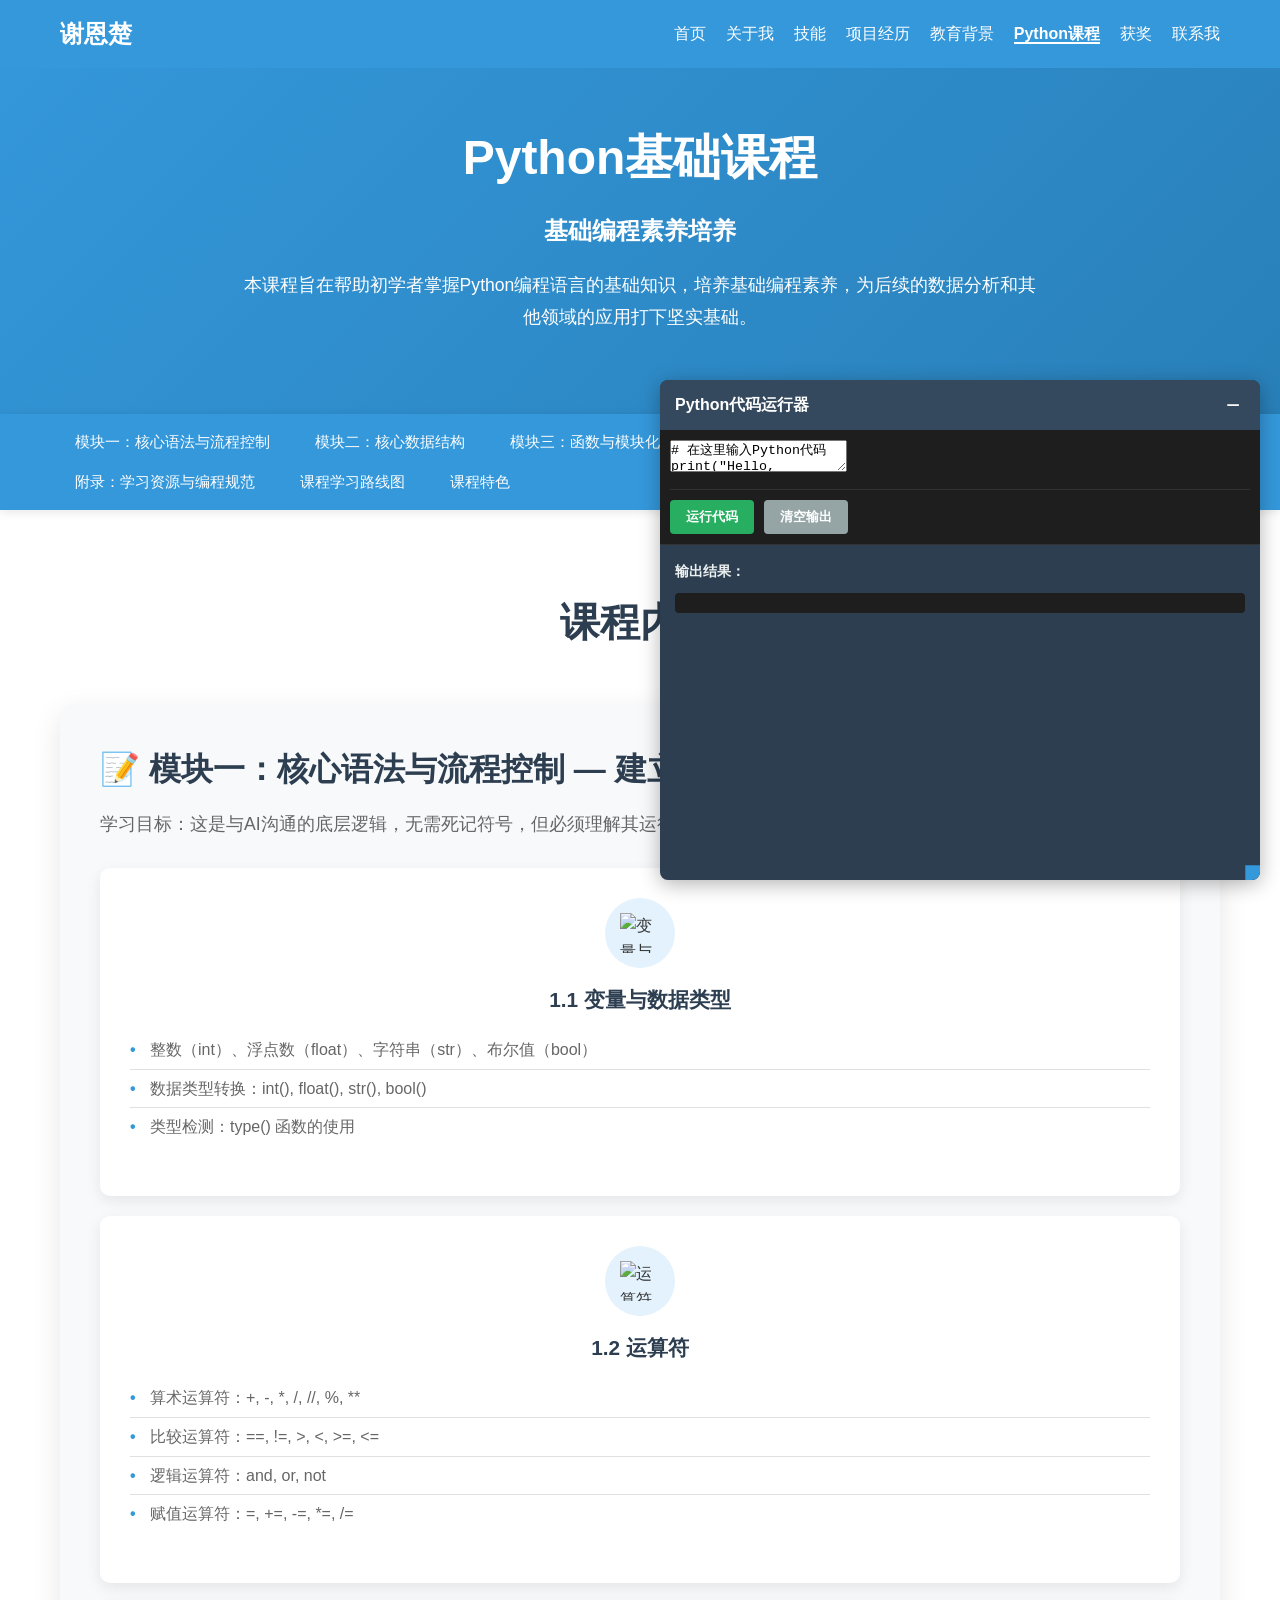
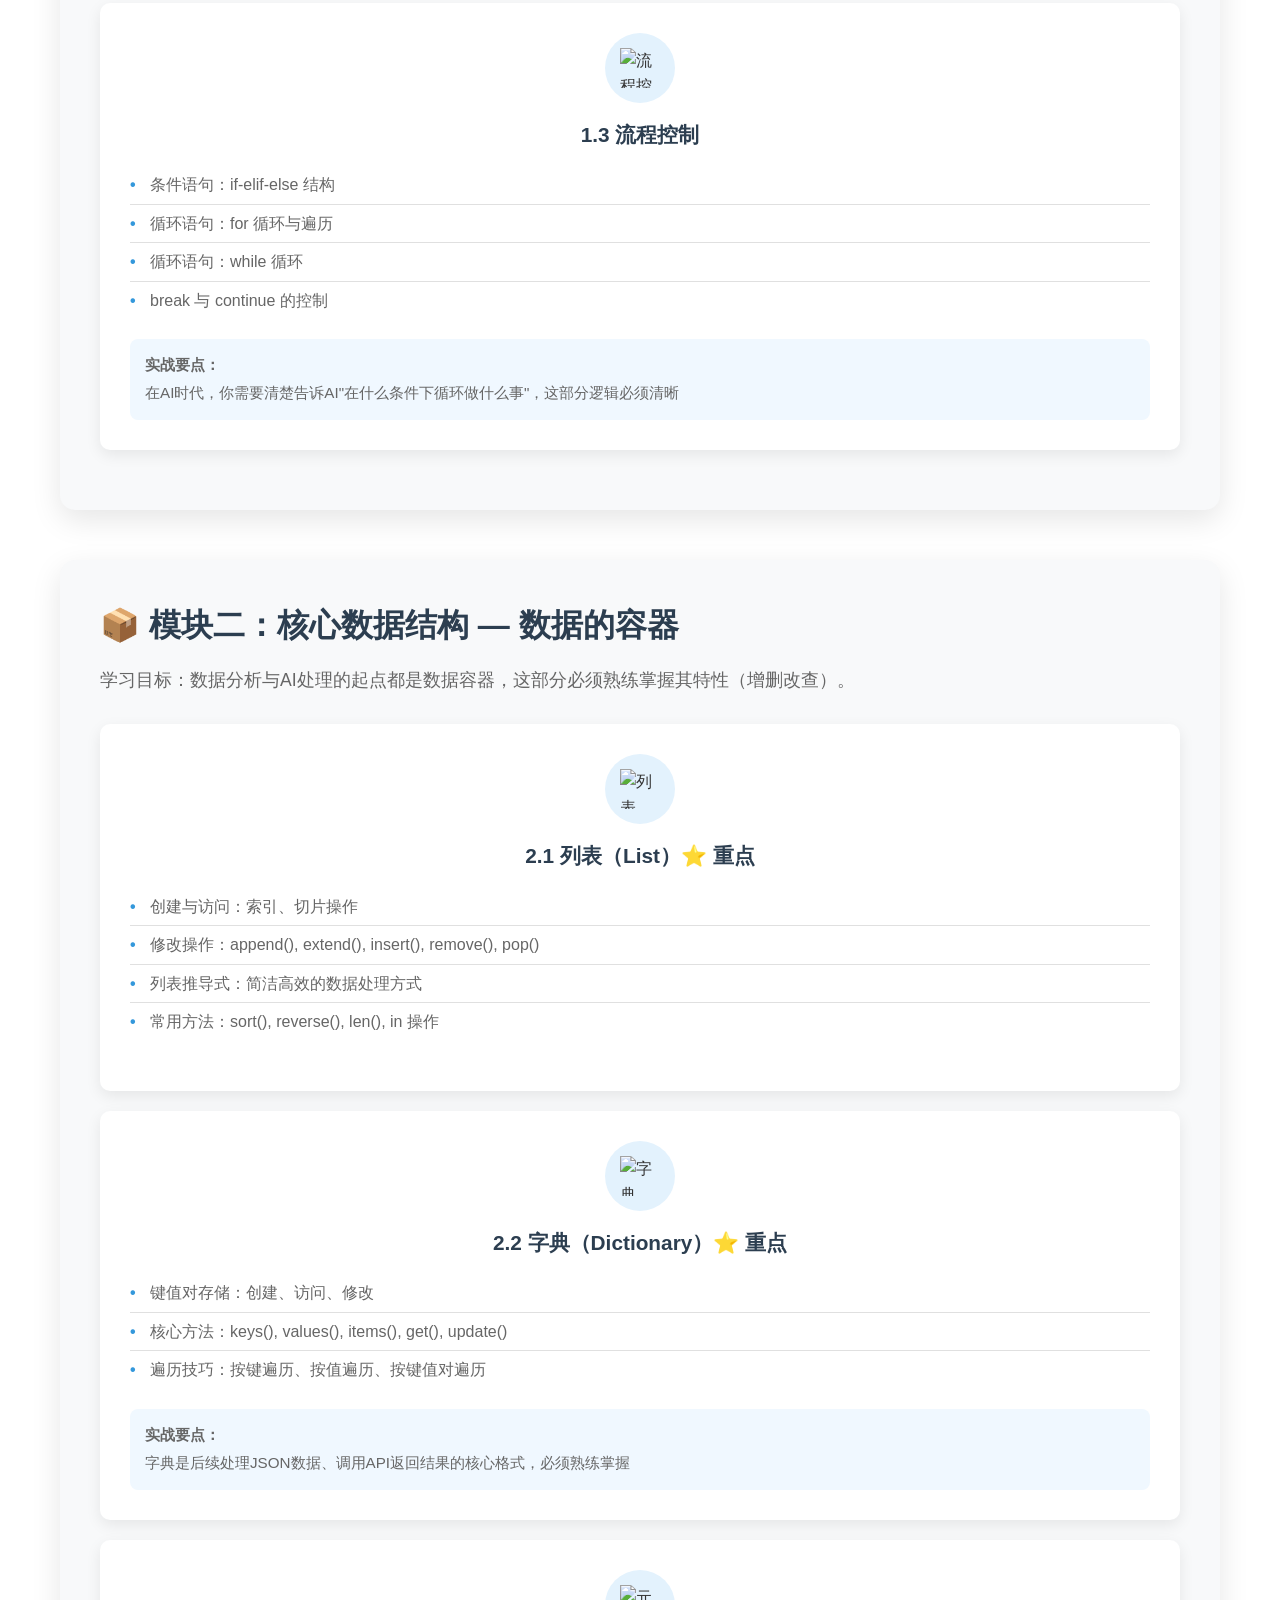
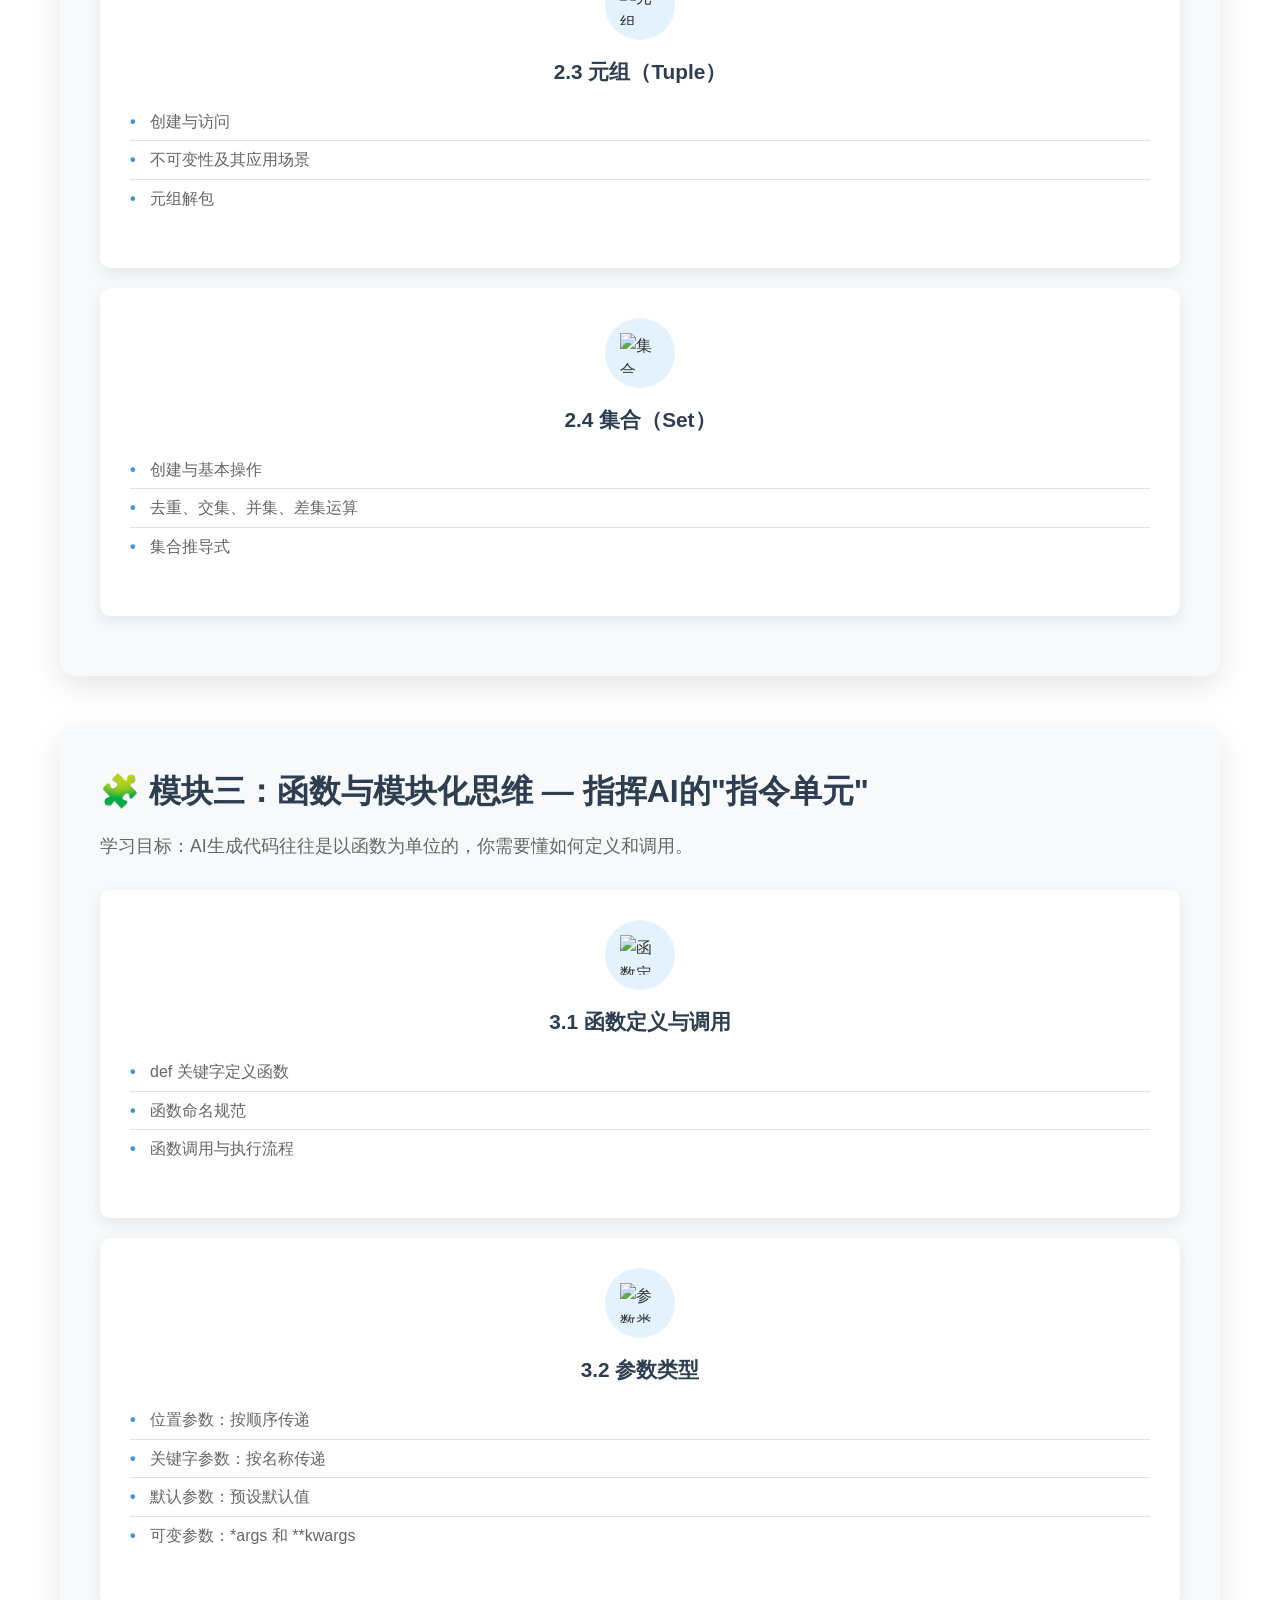
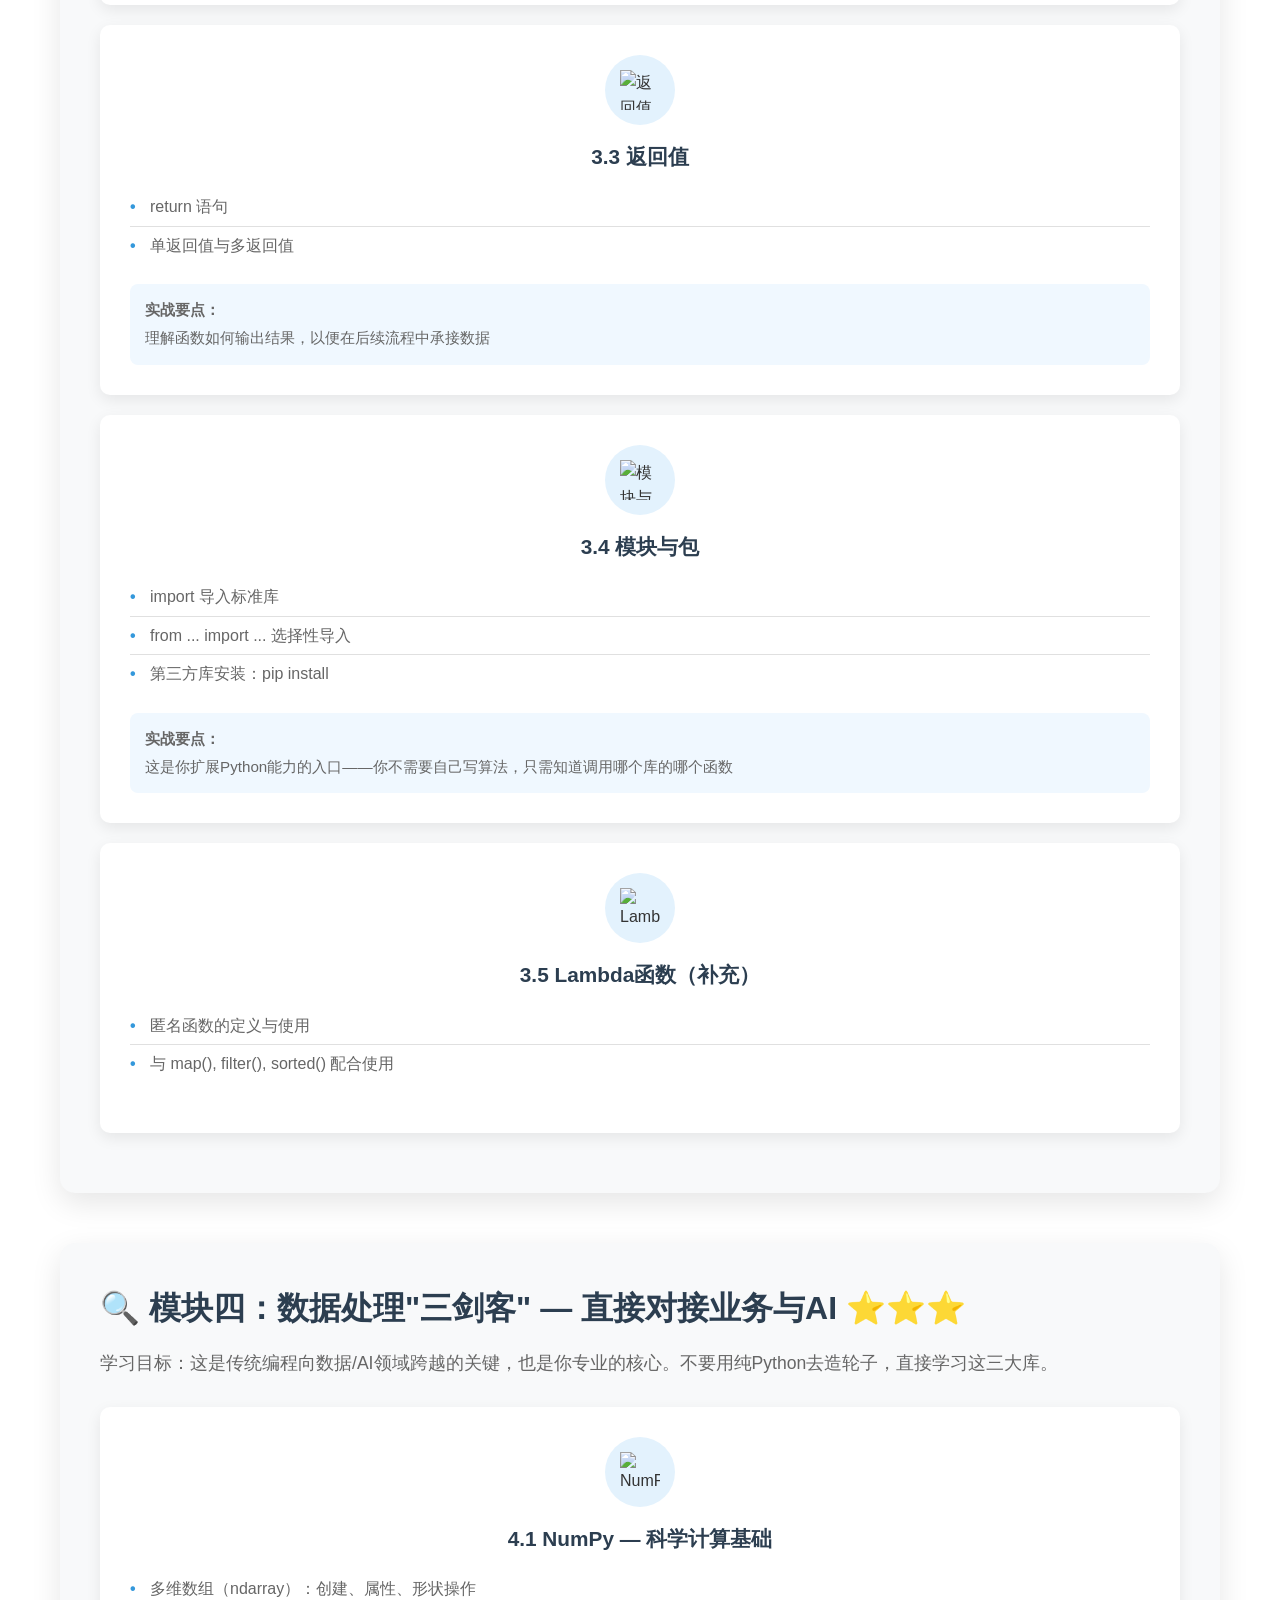
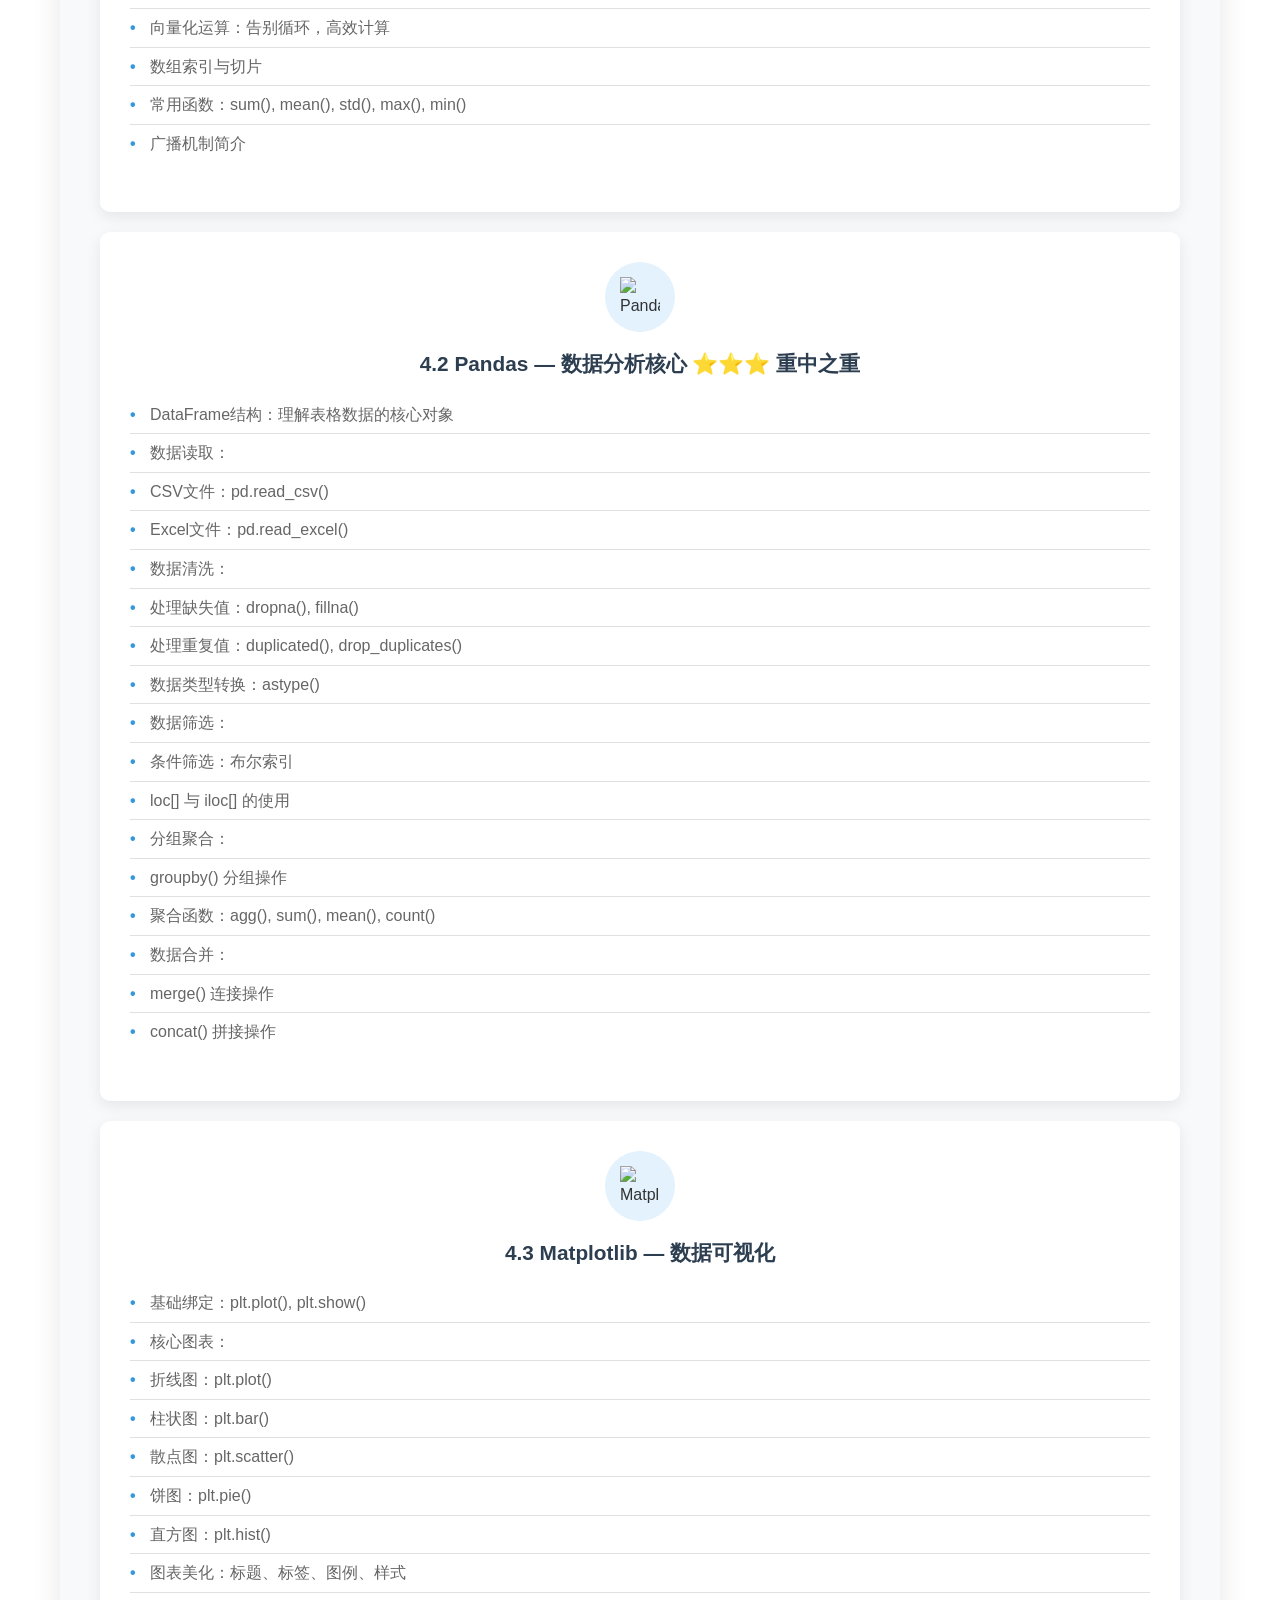
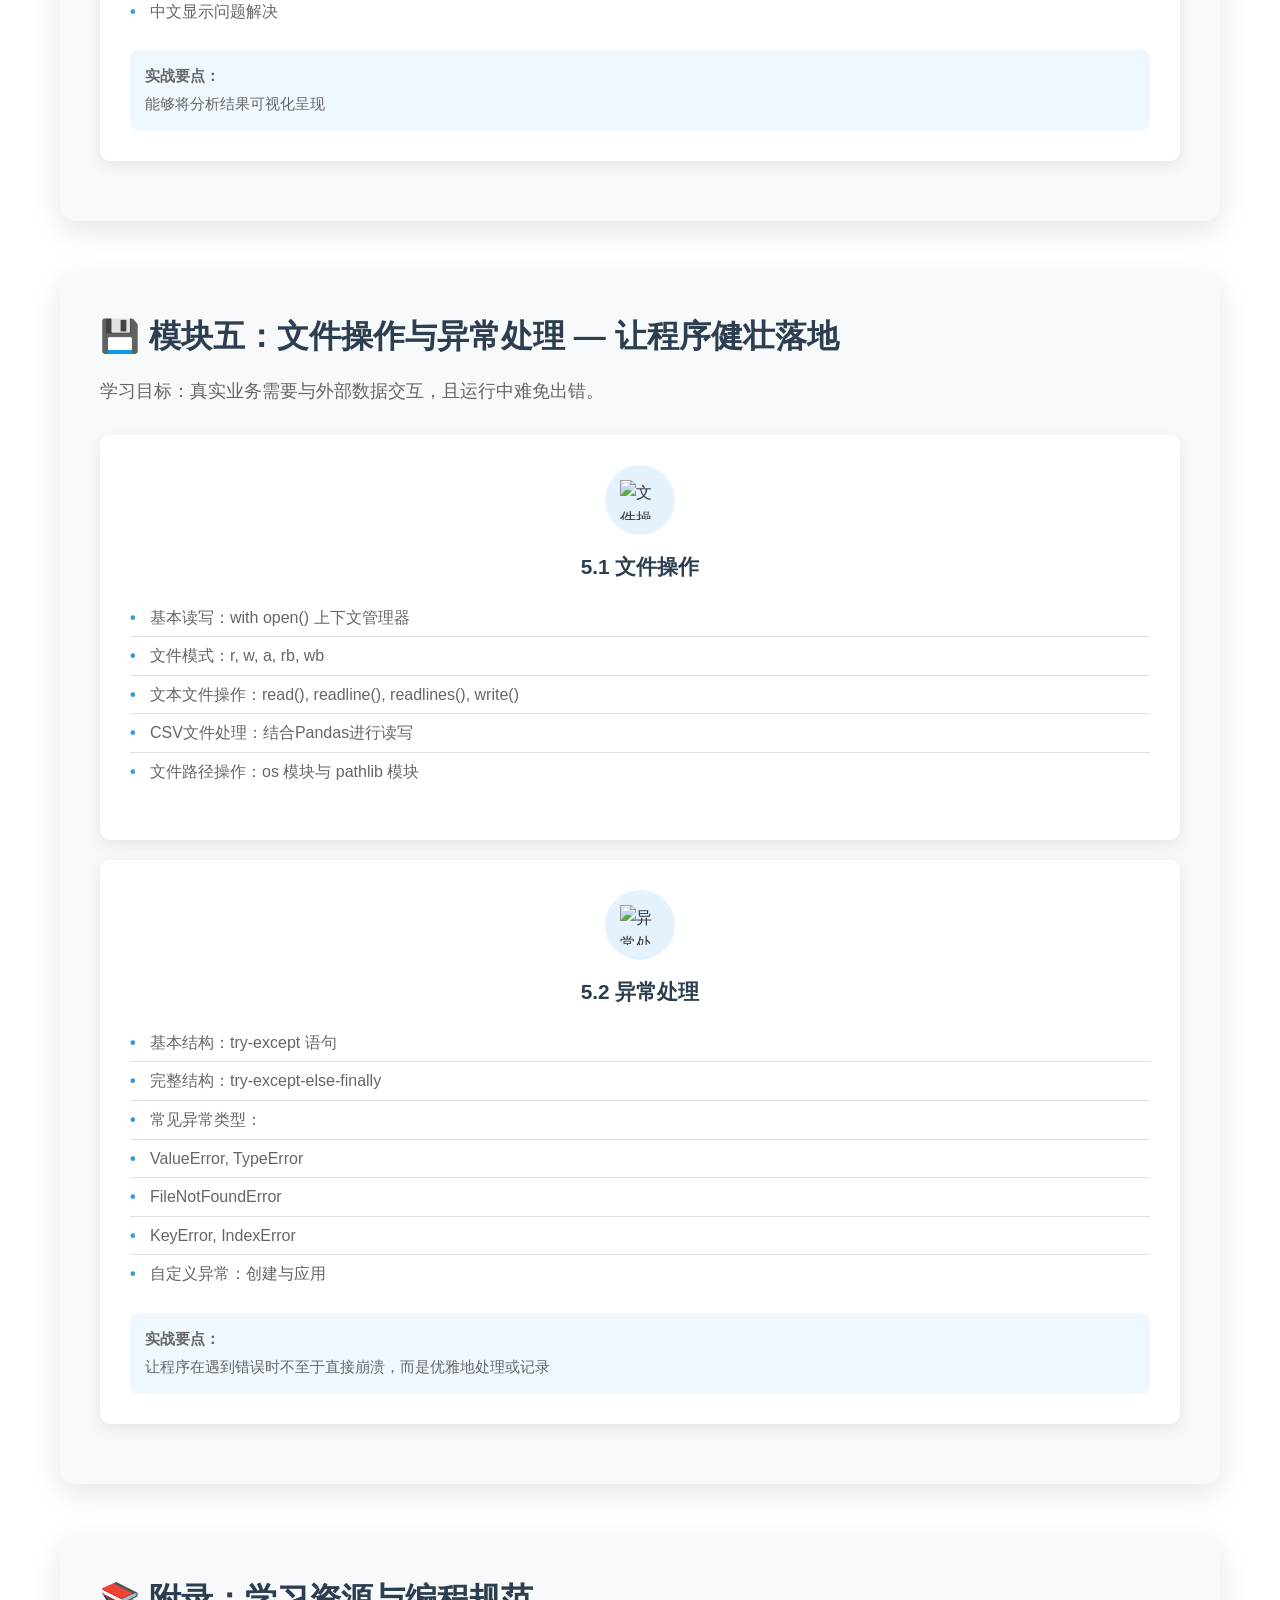
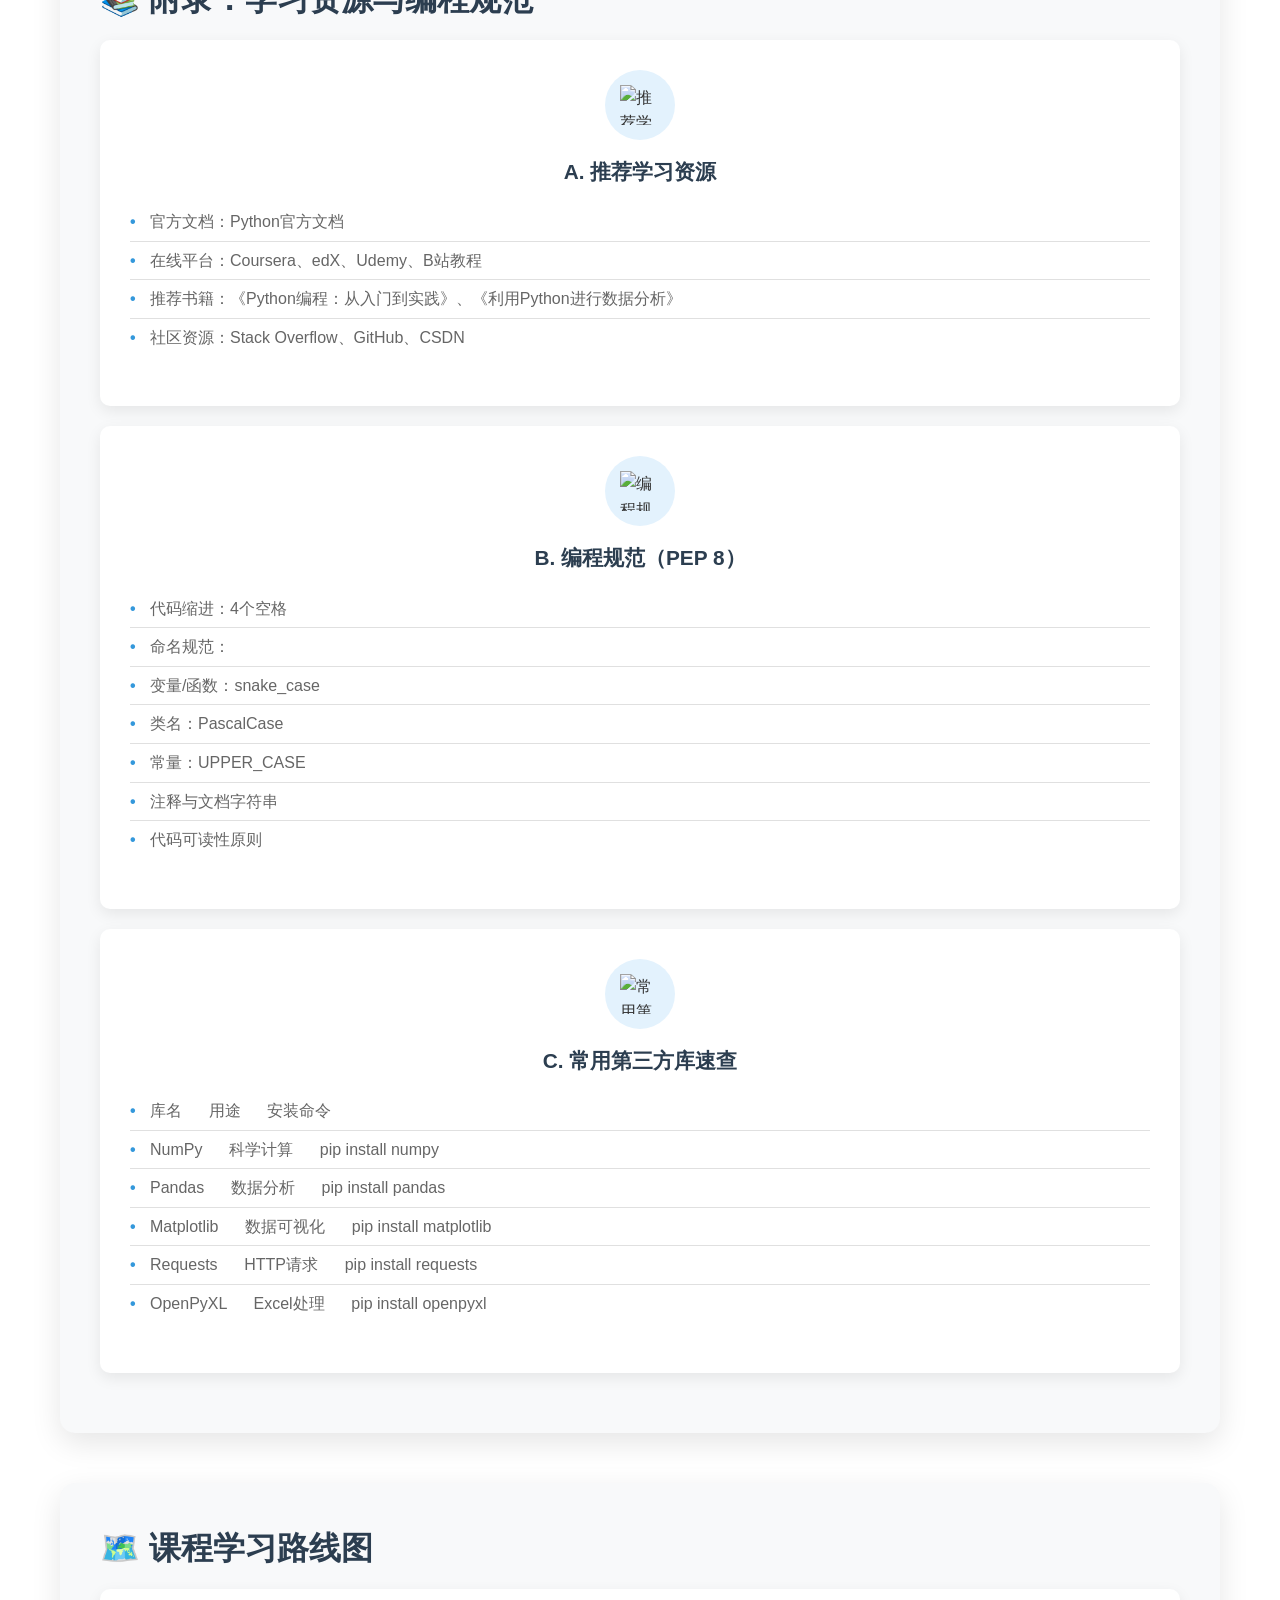
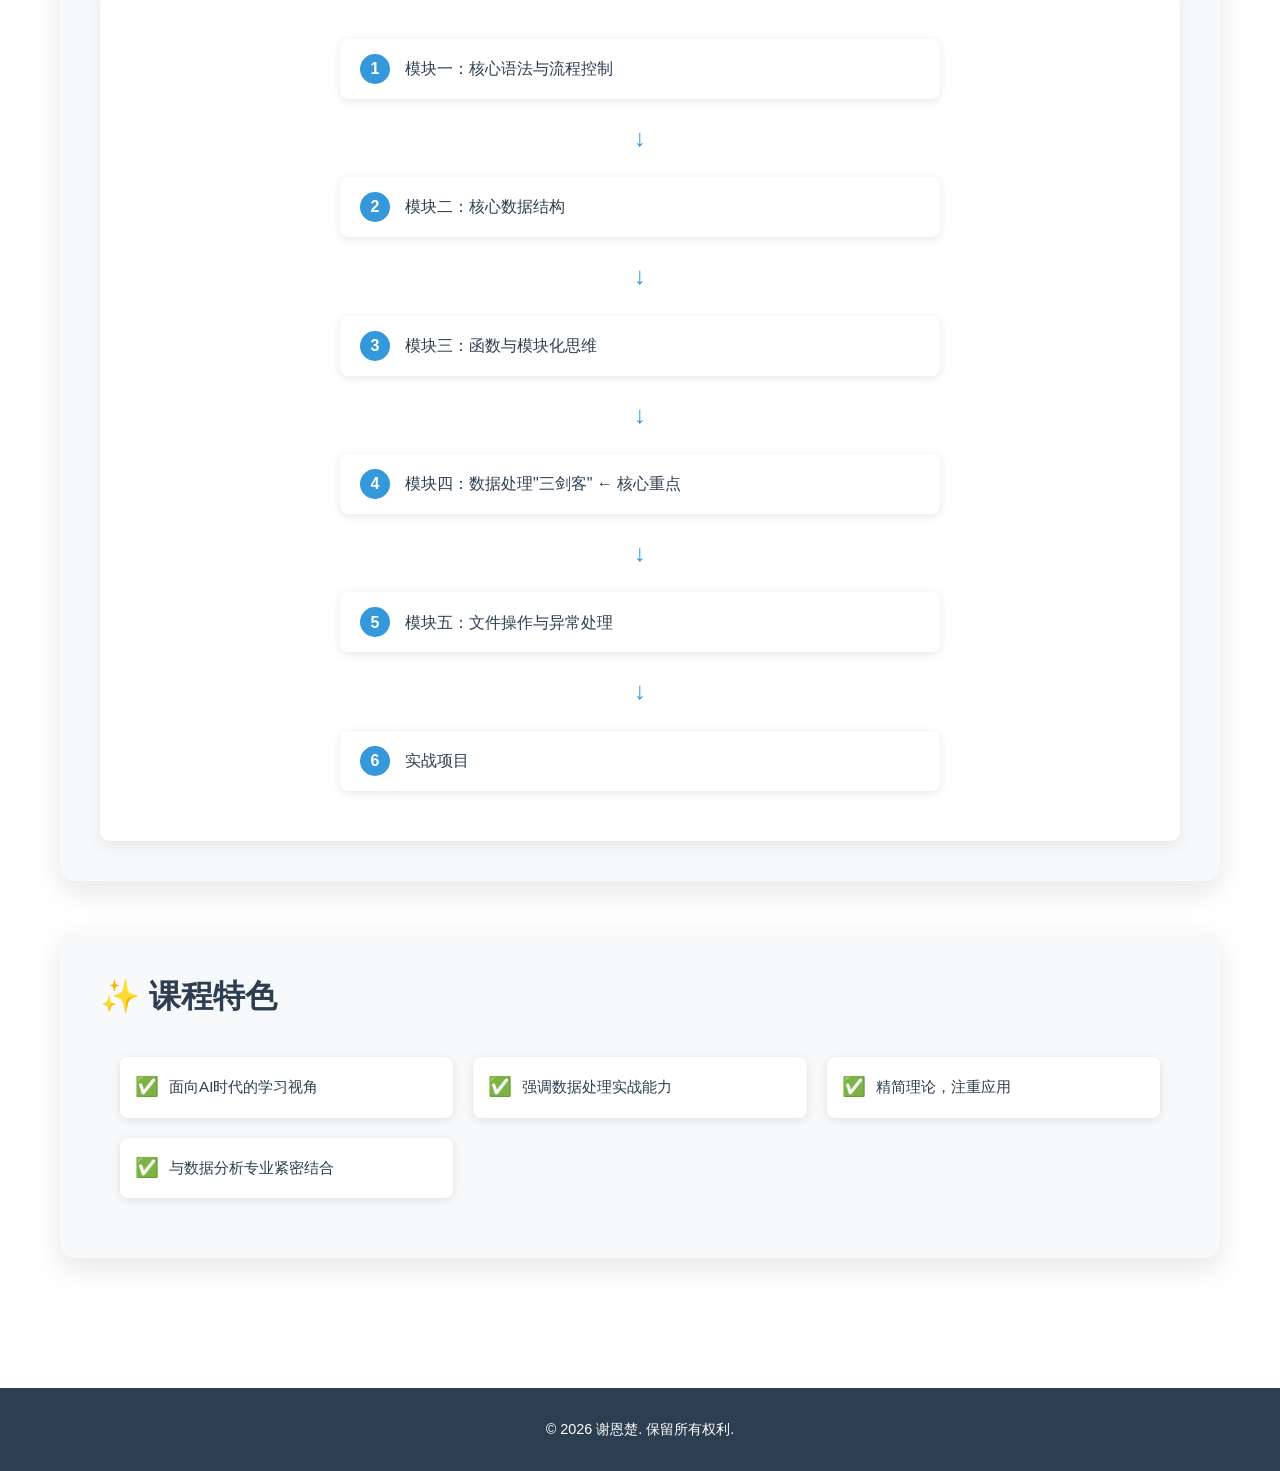
==== commit 00c13bc6: "更新Python基础课程内容" ====
--- a/python-course.html
+++ b/python-course.html
@@ -47,14 +47,14 @@
     <nav class="course-nav">
         <div class="container">
             <ul class="nav-links">
-                <li><a href="#python-core">Python语言核心</a></li>
-                <li><a href="#data-analysis">数据处理与分析</a></li>
-                <li><a href="#machine-learning">机器学习与AI</a></li>
-                <li><a href="#web-development">Web开发与后端</a></li>
-                <li><a href="#software-engineering">软件工程实践</a></li>
-                <li><a href="#specialized-fields">专项应用领域</a></li>
-                <li><a href="#theoretical-foundation">核心理论基础</a></li>
-                <li><a href="#learning-path">学习路径建议</a></li>
+                <li><a href="#module1">模块一：核心语法与流程控制</a></li>
+                <li><a href="#module2">模块二：核心数据结构</a></li>
+                <li><a href="#module3">模块三：函数与模块化思维</a></li>
+                <li><a href="#module4">模块四：数据处理"三剑客"</a></li>
+                <li><a href="#module5">模块五：文件操作与异常处理</a></li>
+                <li><a href="#appendix">附录：学习资源与编程规范</a></li>
+                <li><a href="#roadmap">课程学习路线图</a></li>
+                <li><a href="#features">课程特色</a></li>
             </ul>
         </div>
     </nav>
@@ -65,7 +65,7 @@
             <h2>课程内容</h2>
             
             <!-- 模块一：核心语法与流程控制 -->
-            <div id="python-core" class="section-card">
+            <div id="module1" class="section-card">
                 <h3 class="section-title">📝 模块一：核心语法与流程控制 — 建立计算思维</h3>
                 <p class="section-description">学习目标：这是与AI沟通的底层逻辑，无需死记符号，但必须理解其运行机制。</p>
                 
@@ -113,7 +113,7 @@
             </div>
 
             <!-- 模块二：核心数据结构 -->
-            <div id="data-analysis" class="section-card">
+            <div id="module2" class="section-card">
                 <h3 class="section-title">📦 模块二：核心数据结构 — 数据的容器</h3>
                 <p class="section-description">学习目标：数据分析与AI处理的起点都是数据容器，这部分必须熟练掌握其特性（增删改查）。</p>
                 
@@ -172,7 +172,7 @@
             </div>
 
             <!-- 模块三：函数与模块化思维 -->
-            <div id="machine-learning" class="section-card">
+            <div id="module3" class="section-card">
                 <h3 class="section-title">🧩 模块三：函数与模块化思维 — 指挥AI的"指令单元"</h3>
                 <p class="section-description">学习目标：AI生成代码往往是以函数为单位的，你需要懂如何定义和调用。</p>
                 
@@ -245,7 +245,7 @@
             </div>
 
             <!-- 模块四：数据处理"三剑客" -->
-            <div id="web-development" class="section-card">
+            <div id="module4" class="section-card">
                 <h3 class="section-title">🔍 模块四：数据处理"三剑客" — 直接对接业务与AI ⭐⭐⭐</h3>
                 <p class="section-description">学习目标：这是传统编程向数据/AI领域跨越的关键，也是你专业的核心。不要用纯Python去造轮子，直接学习这三大库。</p>
                 
@@ -270,11 +270,22 @@
                     <h4>4.2 Pandas — 数据分析核心 ⭐⭐⭐ 重中之重</h4>
                     <ul class="module-content">
                         <li>DataFrame结构：理解表格数据的核心对象</li>
-                        <li>数据读取：CSV文件、Excel文件</li>
-                        <li>数据清洗：处理缺失值、处理重复值、数据类型转换</li>
-                        <li>数据筛选：条件筛选、loc[] 与 iloc[] 的使用</li>
-                        <li>分组聚合：groupby() 分组操作、聚合函数</li>
-                        <li>数据合并：merge() 连接操作、concat() 拼接操作</li>
+                        <li>数据读取：</li>
+                        <li>CSV文件：pd.read_csv()</li>
+                        <li>Excel文件：pd.read_excel()</li>
+                        <li>数据清洗：</li>
+                        <li>处理缺失值：dropna(), fillna()</li>
+                        <li>处理重复值：duplicated(), drop_duplicates()</li>
+                        <li>数据类型转换：astype()</li>
+                        <li>数据筛选：</li>
+                        <li>条件筛选：布尔索引</li>
+                        <li>loc[] 与 iloc[] 的使用</li>
+                        <li>分组聚合：</li>
+                        <li>groupby() 分组操作</li>
+                        <li>聚合函数：agg(), sum(), mean(), count()</li>
+                        <li>数据合并：</li>
+                        <li>merge() 连接操作</li>
+                        <li>concat() 拼接操作</li>
                     </ul>
                 </div>
                 
@@ -285,7 +296,12 @@
                     <h4>4.3 Matplotlib — 数据可视化</h4>
                     <ul class="module-content">
                         <li>基础绑定：plt.plot(), plt.show()</li>
-                        <li>核心图表：折线图、柱状图、散点图、饼图、直方图</li>
+                        <li>核心图表：</li>
+                        <li>折线图：plt.plot()</li>
+                        <li>柱状图：plt.bar()</li>
+                        <li>散点图：plt.scatter()</li>
+                        <li>饼图：plt.pie()</li>
+                        <li>直方图：plt.hist()</li>
                         <li>图表美化：标题、标签、图例、样式</li>
                         <li>中文显示问题解决</li>
                     </ul>
@@ -297,7 +313,7 @@
             </div>
 
             <!-- 模块五：文件操作与异常处理 -->
-            <div id="software-engineering" class="section-card">
+            <div id="module5" class="section-card">
                 <h3 class="section-title">💾 模块五：文件操作与异常处理 — 让程序健壮落地</h3>
                 <p class="section-description">学习目标：真实业务需要与外部数据交互，且运行中难免出错。</p>
                 
@@ -323,7 +339,10 @@
                     <ul class="module-content">
                         <li>基本结构：try-except 语句</li>
                         <li>完整结构：try-except-else-finally</li>
-                        <li>常见异常类型：ValueError, TypeError, FileNotFoundError, KeyError, IndexError</li>
+                        <li>常见异常类型：</li>
+                        <li>ValueError, TypeError</li>
+                        <li>FileNotFoundError</li>
+                        <li>KeyError, IndexError</li>
                         <li>自定义异常：创建与应用</li>
                     </ul>
                     <div class="module-resources">
@@ -334,7 +353,7 @@
             </div>
 
             <!-- 附录：学习资源与编程规范 -->
-            <div id="specialized-fields" class="section-card">
+            <div id="appendix" class="section-card">
                 <h3 class="section-title">📚 附录：学习资源与编程规范</h3>
                 
                 <div class="module-card">
@@ -357,7 +376,10 @@
                     <h4>B. 编程规范（PEP 8）</h4>
                     <ul class="module-content">
                         <li>代码缩进：4个空格</li>
-                        <li>命名规范：变量/函数（snake_case）、类名（PascalCase）、常量（UPPER_CASE）</li>
+                        <li>命名规范：</li>
+                        <li>变量/函数：snake_case</li>
+                        <li>类名：PascalCase</li>
+                        <li>常量：UPPER_CASE</li>
                         <li>注释与文档字符串</li>
                         <li>代码可读性原则</li>
                     </ul>
@@ -369,17 +391,18 @@
                     </div>
                     <h4>C. 常用第三方库速查</h4>
                     <ul class="module-content">
-                        <li>NumPy：科学计算（pip install numpy）</li>
-                        <li>Pandas：数据分析（pip install pandas）</li>
-                        <li>Matplotlib：数据可视化（pip install matplotlib）</li>
-                        <li>Requests：HTTP请求（pip install requests）</li>
-                        <li>OpenPyXL：Excel处理（pip install openpyxl）</li>
+                        <li>库名 &nbsp;&nbsp;&nbsp;&nbsp; 用途 &nbsp;&nbsp;&nbsp;&nbsp; 安装命令</li>
+                        <li>NumPy &nbsp;&nbsp;&nbsp;&nbsp; 科学计算 &nbsp;&nbsp;&nbsp;&nbsp; pip install numpy</li>
+                        <li>Pandas &nbsp;&nbsp;&nbsp;&nbsp; 数据分析 &nbsp;&nbsp;&nbsp;&nbsp; pip install pandas</li>
+                        <li>Matplotlib &nbsp;&nbsp;&nbsp;&nbsp; 数据可视化 &nbsp;&nbsp;&nbsp;&nbsp; pip install matplotlib</li>
+                        <li>Requests &nbsp;&nbsp;&nbsp;&nbsp; HTTP请求 &nbsp;&nbsp;&nbsp;&nbsp; pip install requests</li>
+                        <li>OpenPyXL &nbsp;&nbsp;&nbsp;&nbsp; Excel处理 &nbsp;&nbsp;&nbsp;&nbsp; pip install openpyxl</li>
                     </ul>
                 </div>
             </div>
 
             <!-- 课程学习路线图 -->
-            <div id="theoretical-foundation" class="section-card">
+            <div id="roadmap" class="section-card">
                 <h3 class="section-title">🗺️ 课程学习路线图</h3>
                 <div class="learning-path">
                     <div class="path-steps">
@@ -417,7 +440,7 @@
             </div>
 
             <!-- 课程特色 -->
-            <div id="learning-path" class="section-card">
+            <div id="features" class="section-card">
                 <h3 class="section-title">✨ 课程特色</h3>
                 <div class="course-features">
                     <div class="feature-item">
@@ -437,68 +460,6 @@
                         <span class="feature-text">与数据分析专业紧密结合</span>
                     </div>
                 </div>
-            </div>
-        </div>
-    </section>
-
-    <!-- 学习资源 -->
-    <section class="learning-resources">
-        <div class="container">
-            <h2>学习资源</h2>
-            <div class="resources-grid">
-                <div class="resource-card">
-                    <h3>推荐教材</h3>
-                    <ul>
-                        <li>《Python编程：从入门到实践》</li>
-                        <li>《Python基础教程》</li>
-                        <li>《流畅的Python》</li>
-                        <li>《Python核心编程》</li>
-                        <li>《算法图解》</li>
-                    </ul>
-                </div>
-                <div class="resource-card">
-                    <h3>在线资源</h3>
-                    <ul>
-                        <li>Python官方文档</li>
-                        <li>菜鸟教程 - Python</li>
-                        <li>Codecademy Python课程</li>
-                        <li>W3Schools Python教程</li>
-                        <li>Real Python</li>
-                    </ul>
-                </div>
-                <div class="resource-card">
-                    <h3>练习平台</h3>
-                    <ul>
-                        <li>LeetCode</li>
-                        <li>CodeWars</li>
-                        <li>HackerRank</li>
-                        <li>Python练习题网站</li>
-                        <li>编程竞赛平台</li>
-                    </ul>
-                </div>
-                <div class="resource-card">
-                    <h3>开发工具</h3>
-                    <ul>
-                        <li>PyCharm</li>
-                        <li>Visual Studio Code</li>
-                        <li>Jupyter Notebook</li>
-                        <li>Anaconda</li>
-                        <li>Git版本控制</li>
-                    </ul>
-                </div>
-            </div>
-        </div>
-    </section>
-
-    <!-- 课程操作 -->
-    <section class="course-cta">
-        <div class="container">
-            <h2>开始学习</h2>
-            <p>通过系统学习Python基础课程，培养扎实的编程素养，为未来的数据分析和其他领域的应用打下基础。</p>
-            <div class="cta-buttons">
-                <a href="#" class="btn btn-primary">开始学习</a>
-                <a href="#" class="btn btn-secondary">下载资料</a>
-                <a href="index.html" class="btn btn-outline">返回首页</a>
             </div>
         </div>
     </section>
@@ -837,15 +798,6 @@
             
             .module-card {
                 padding: 25px;
-            }
-            
-            .cta-buttons {
-                flex-direction: column;
-                align-items: center;
-            }
-            
-            .resources-grid {
-                grid-template-columns: 1fr;
             }
             
             /* 课程导航响应式 */
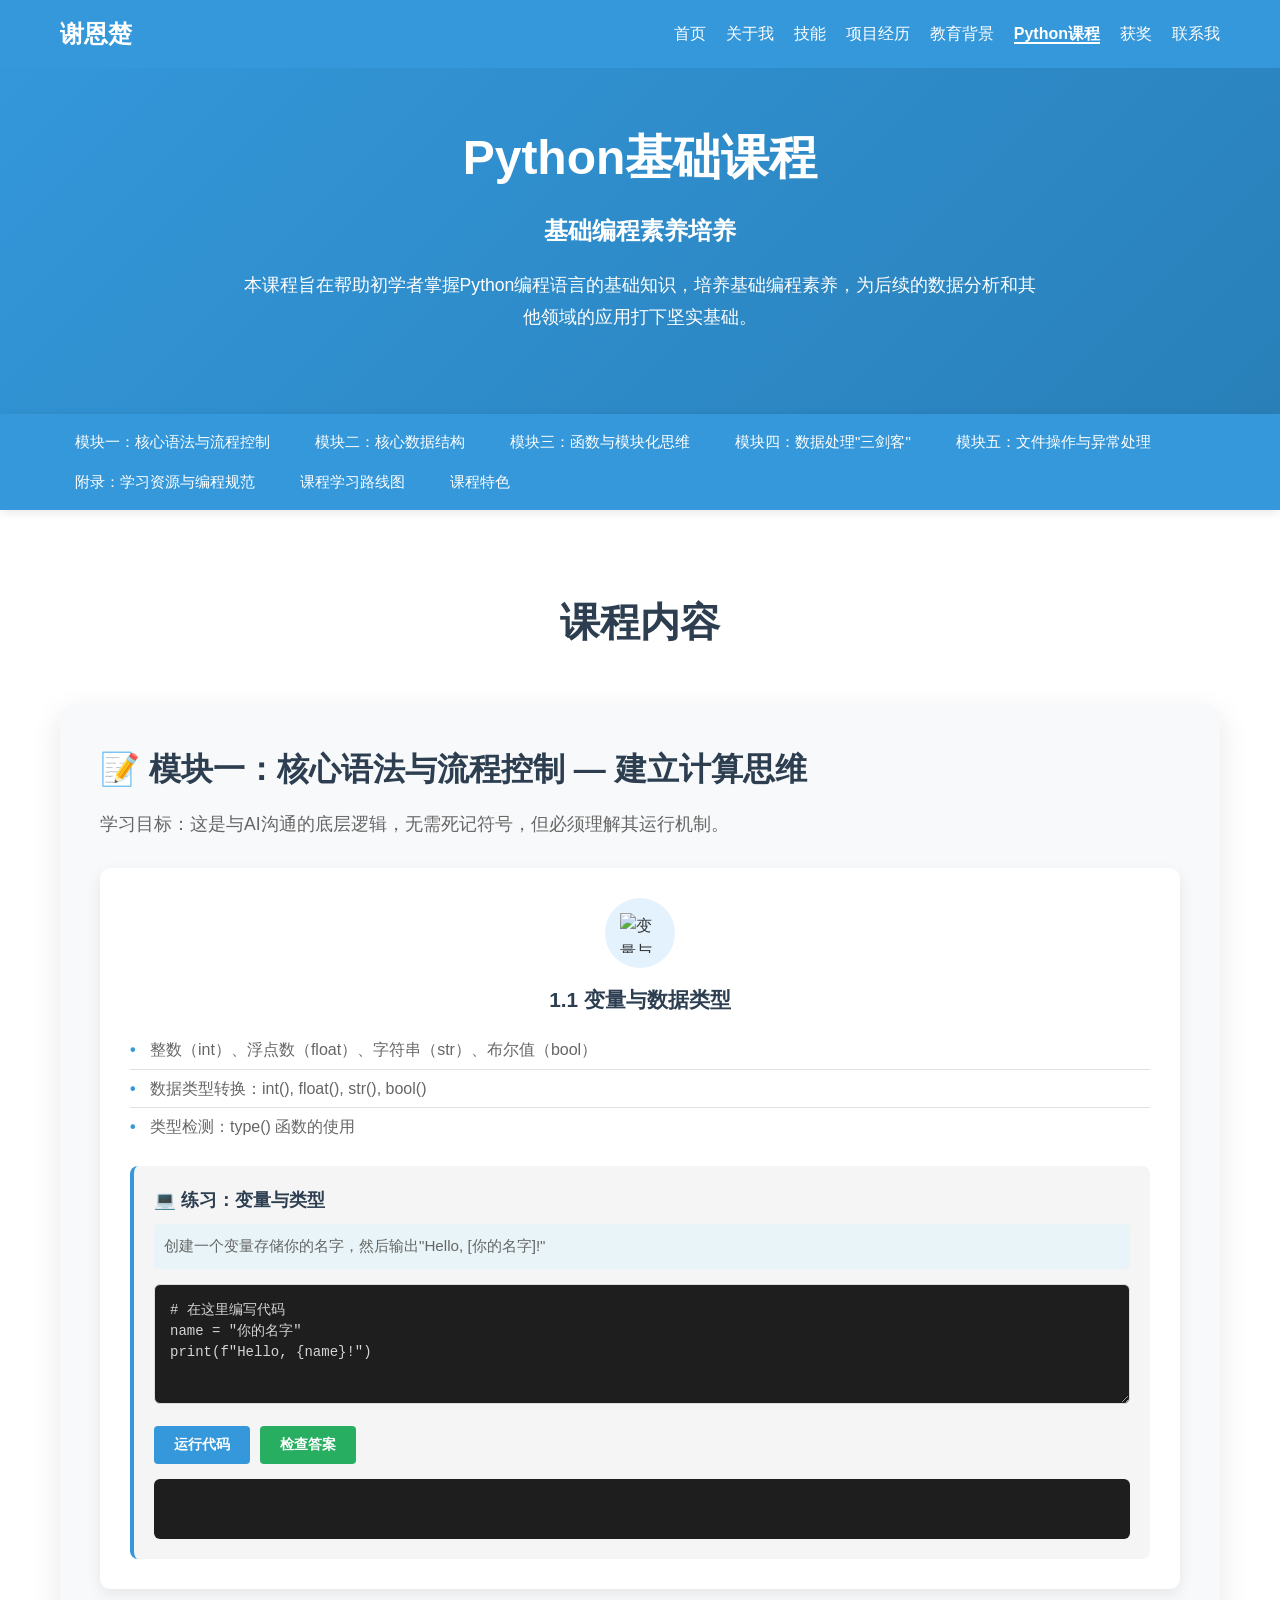
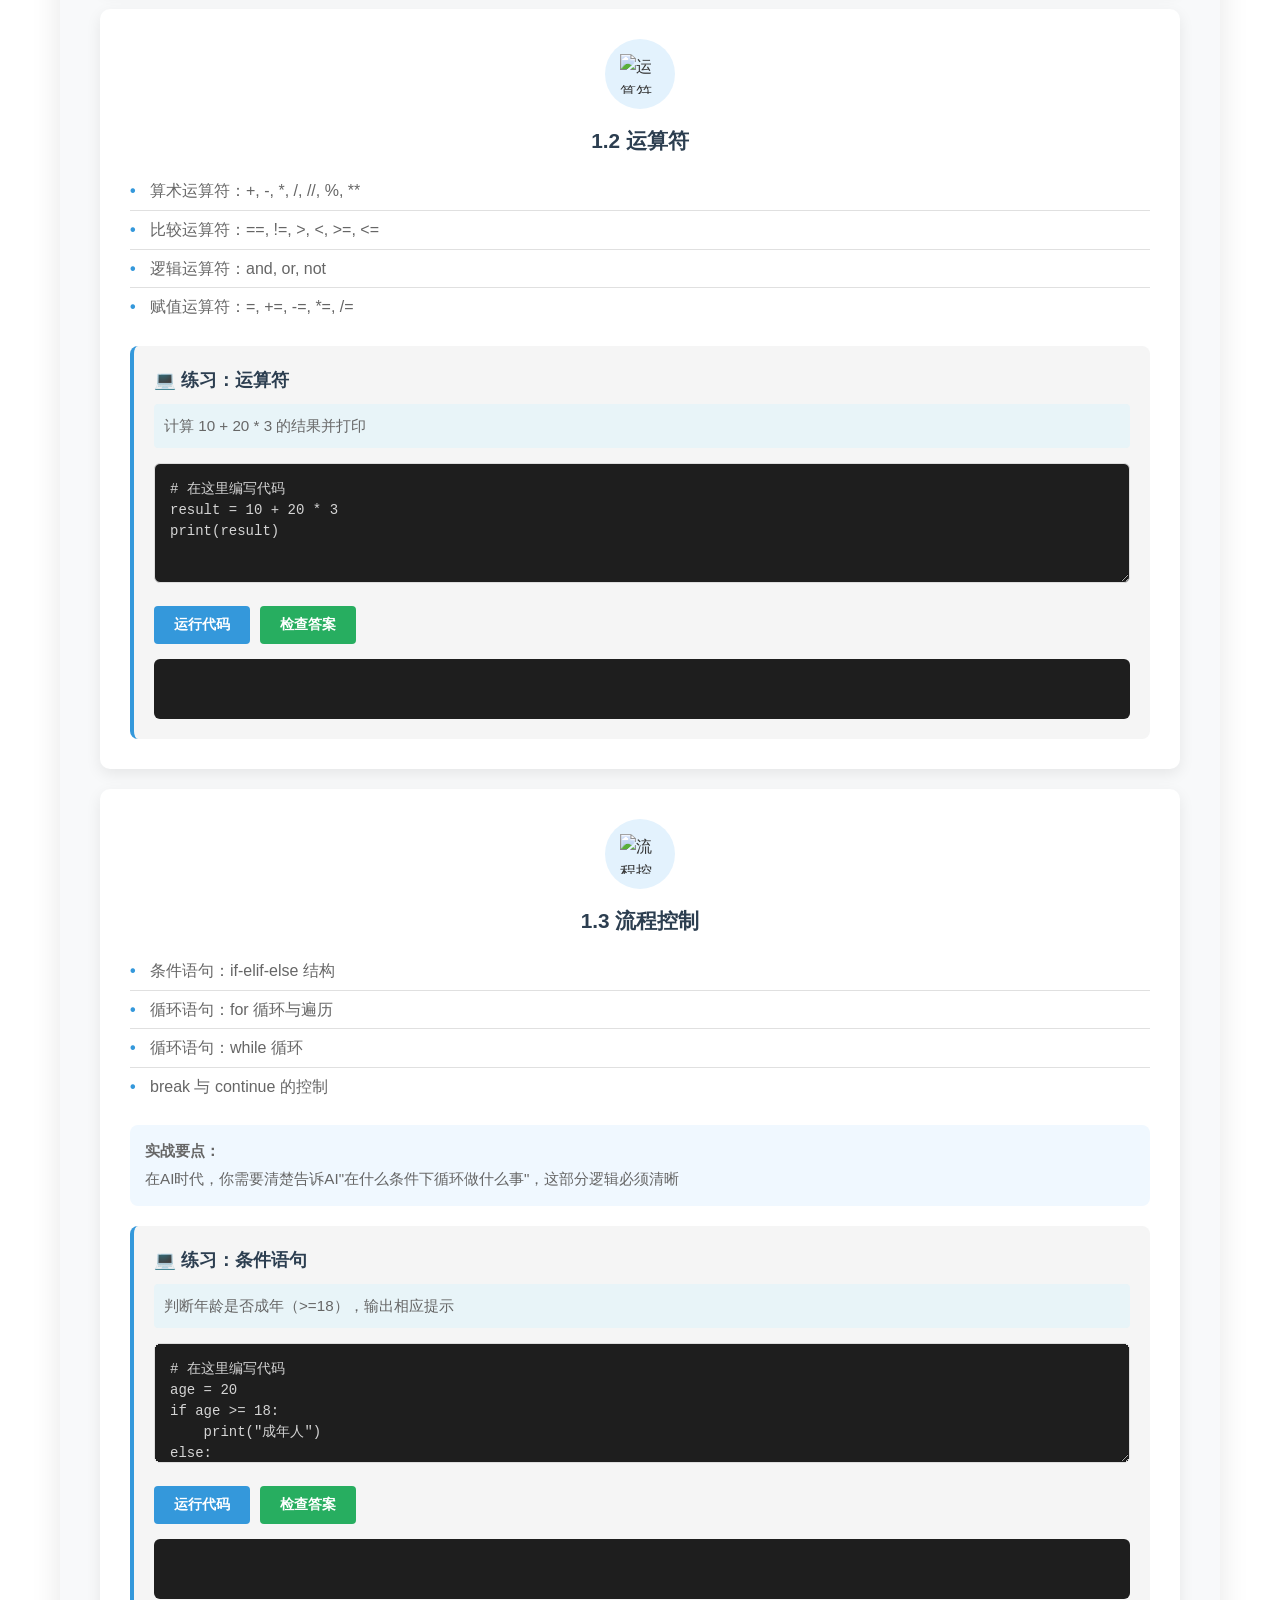
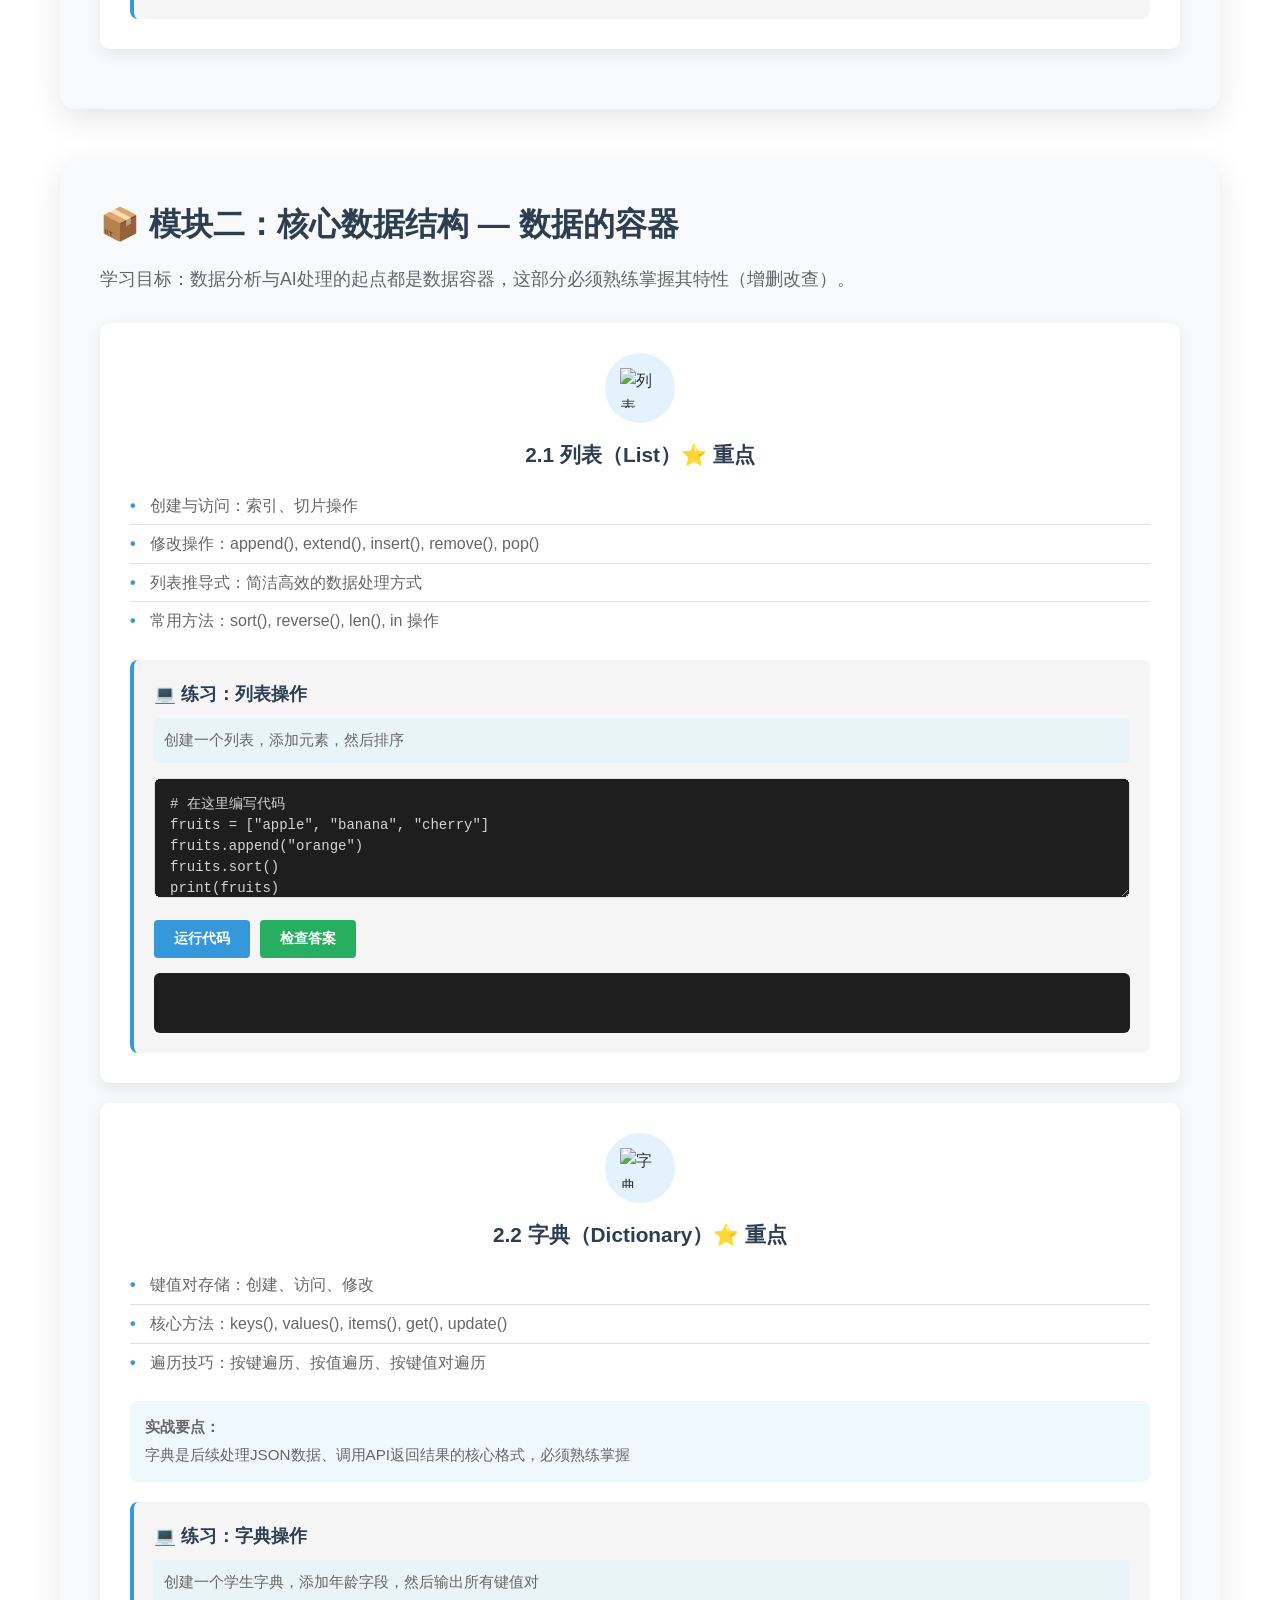
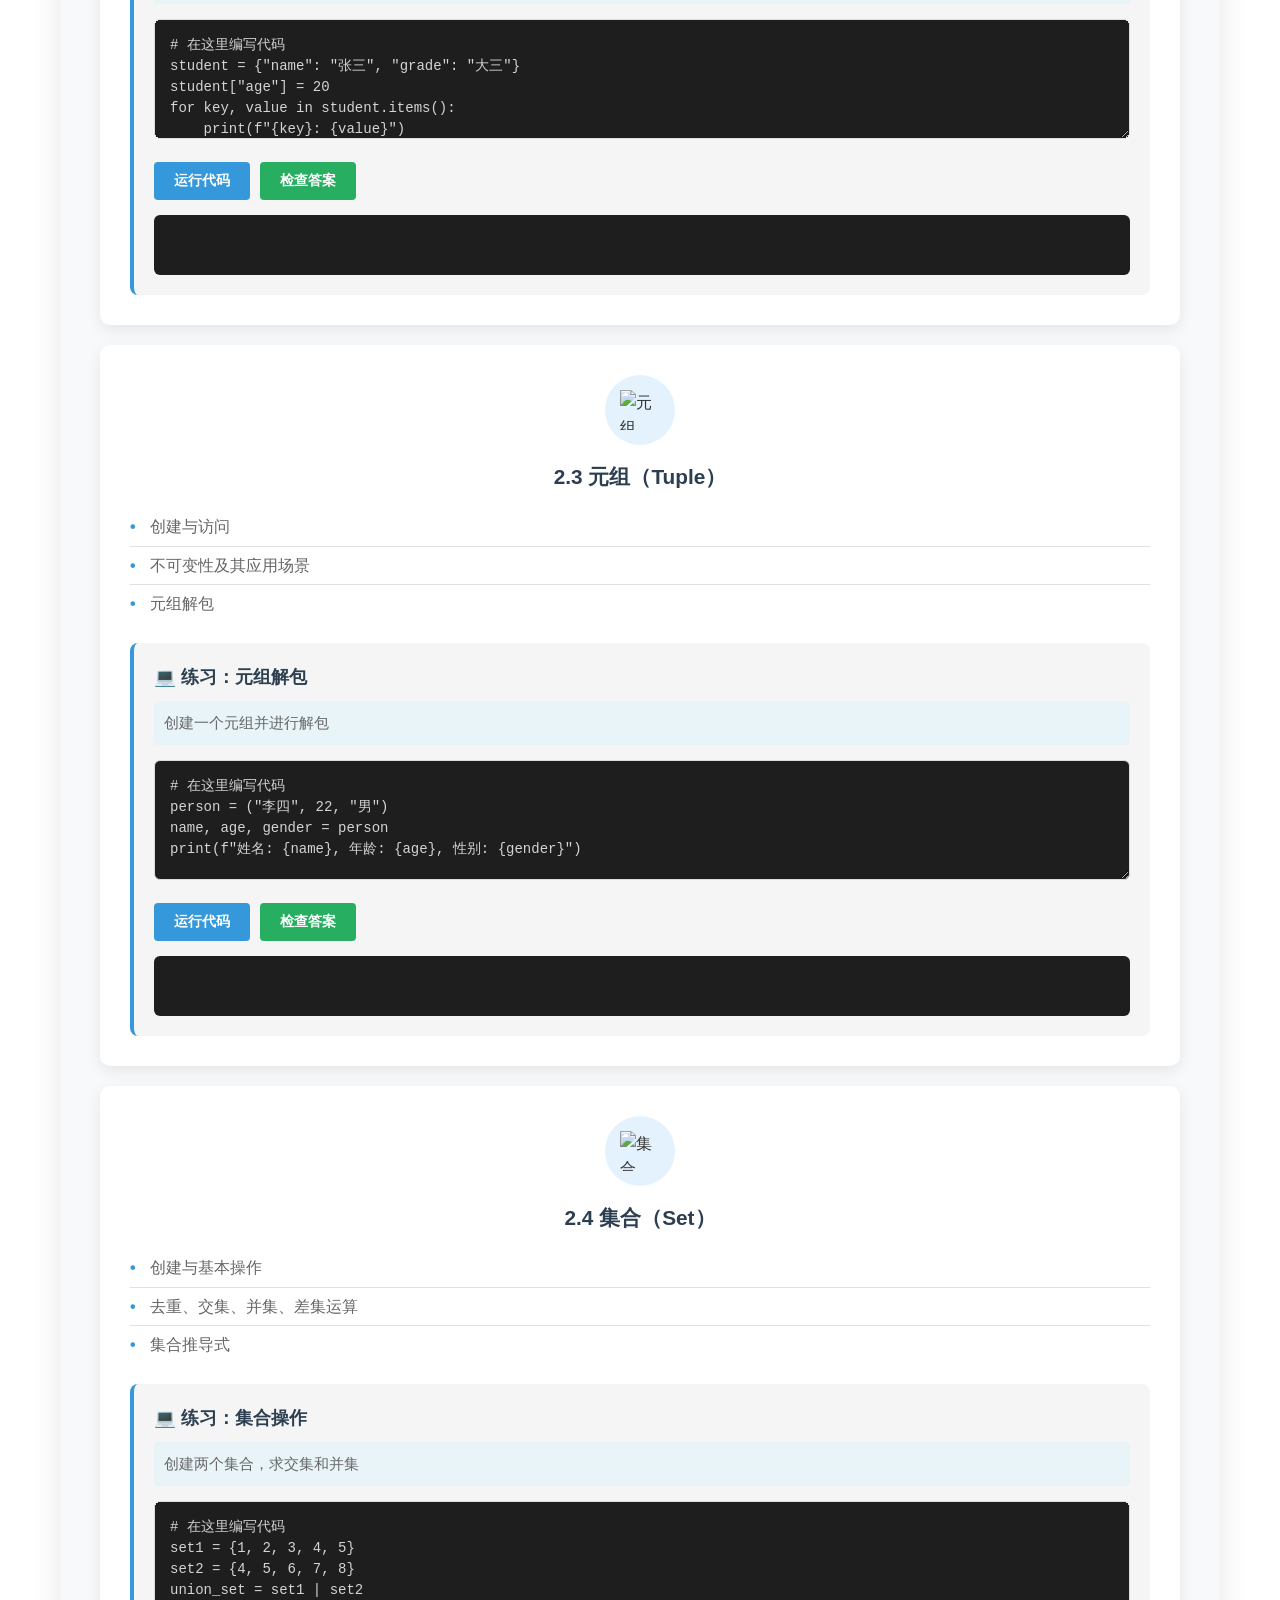
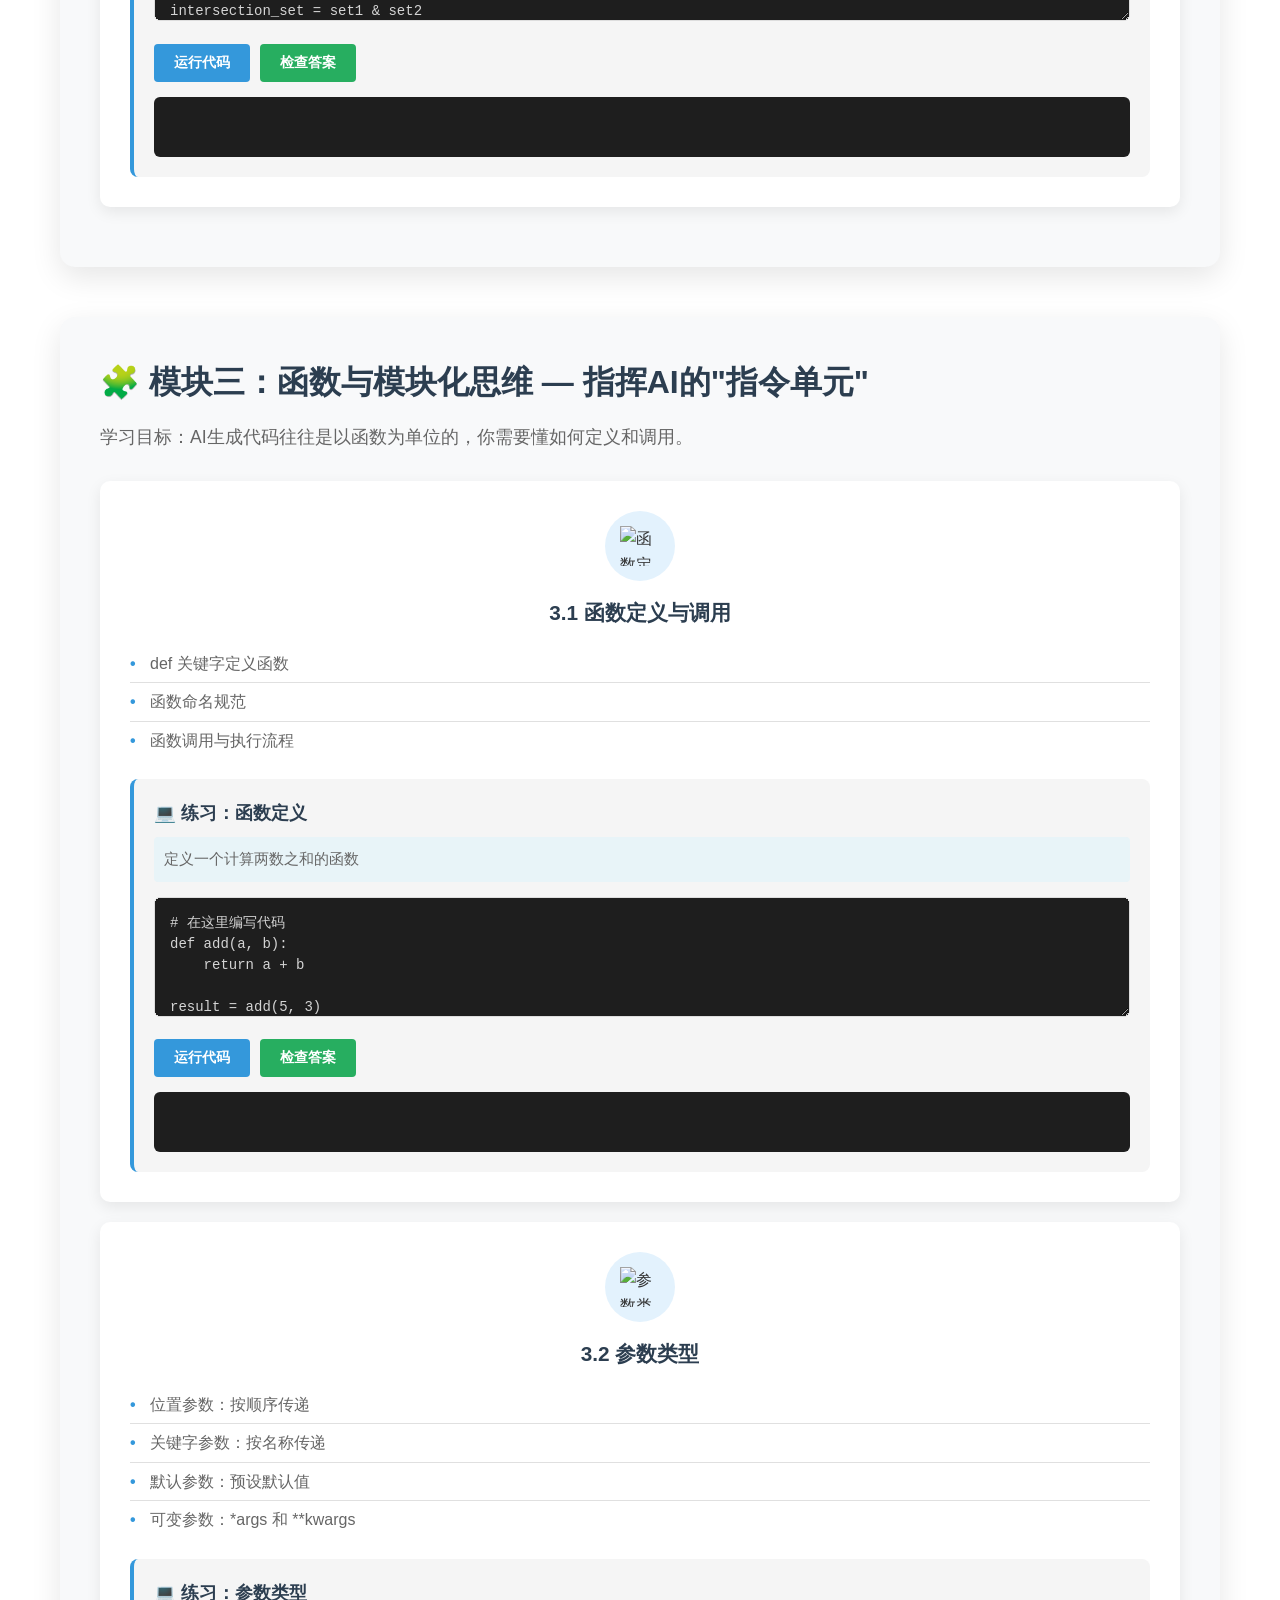
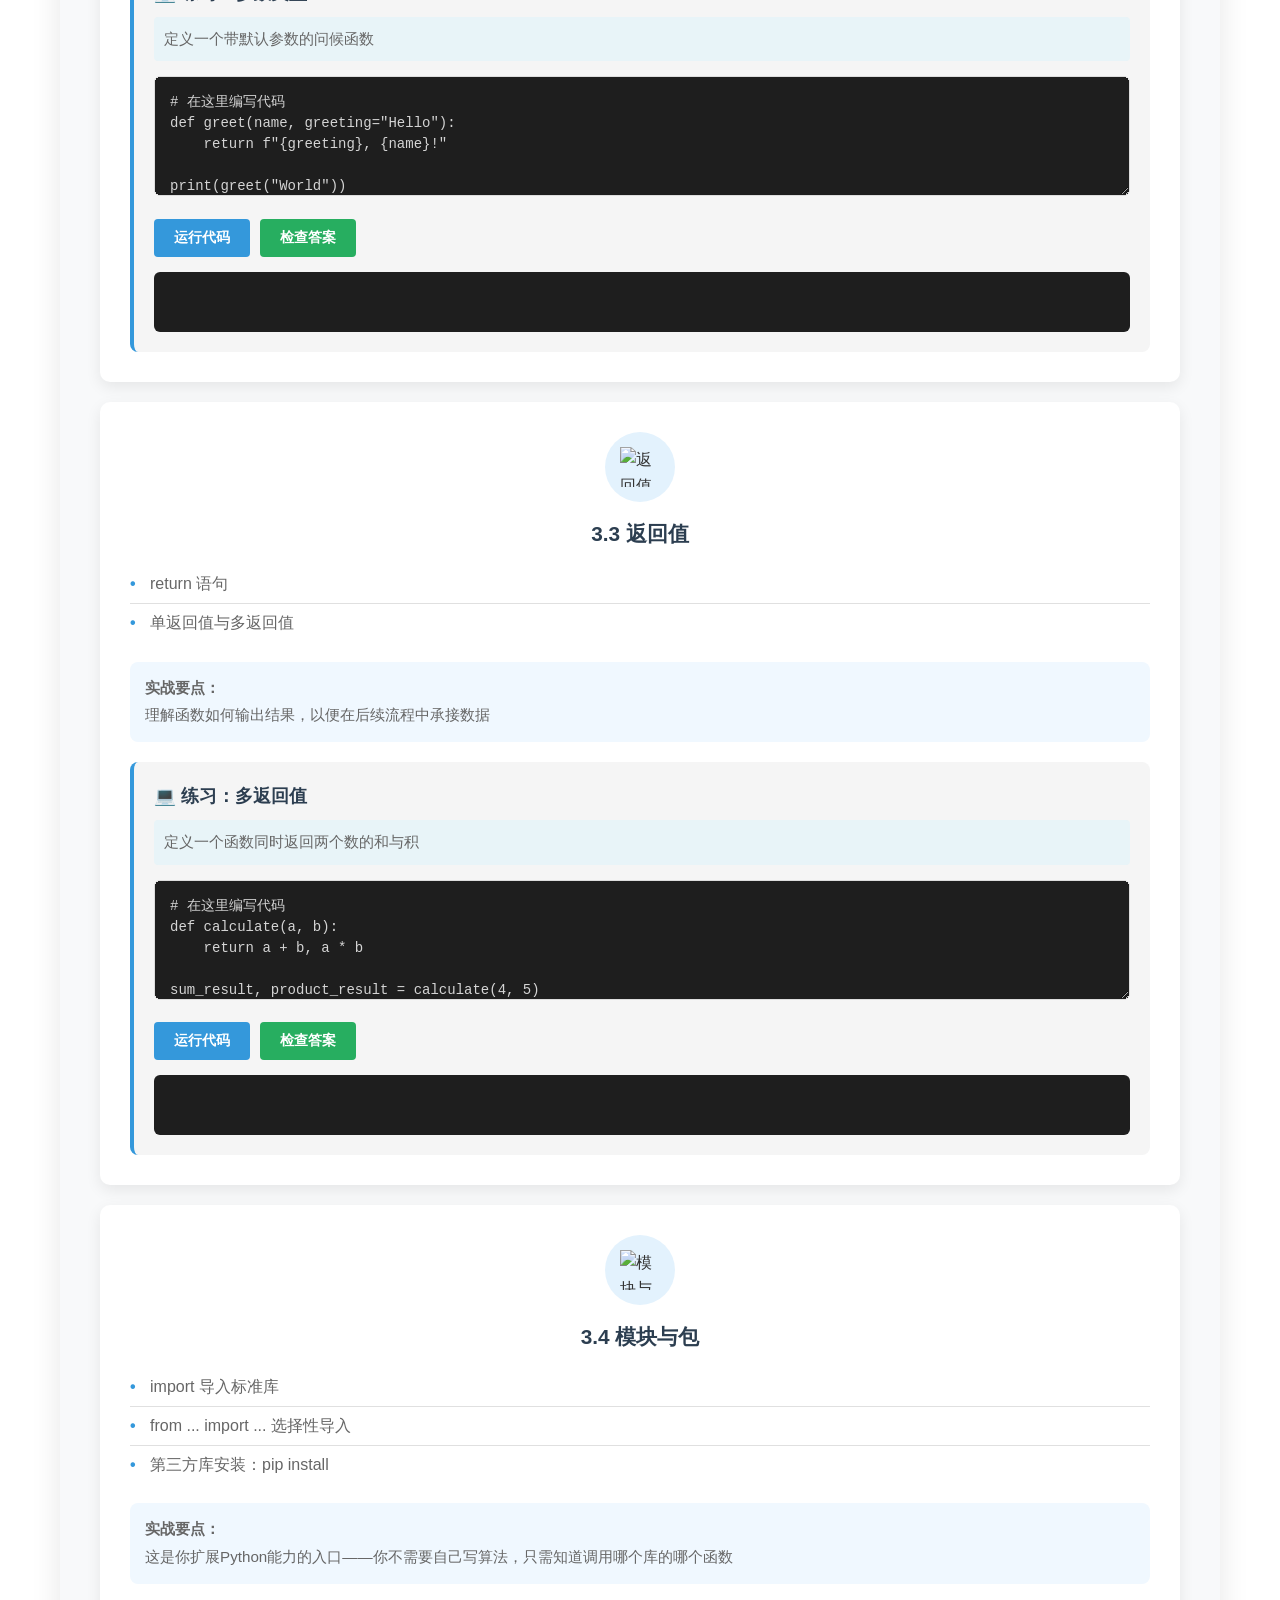
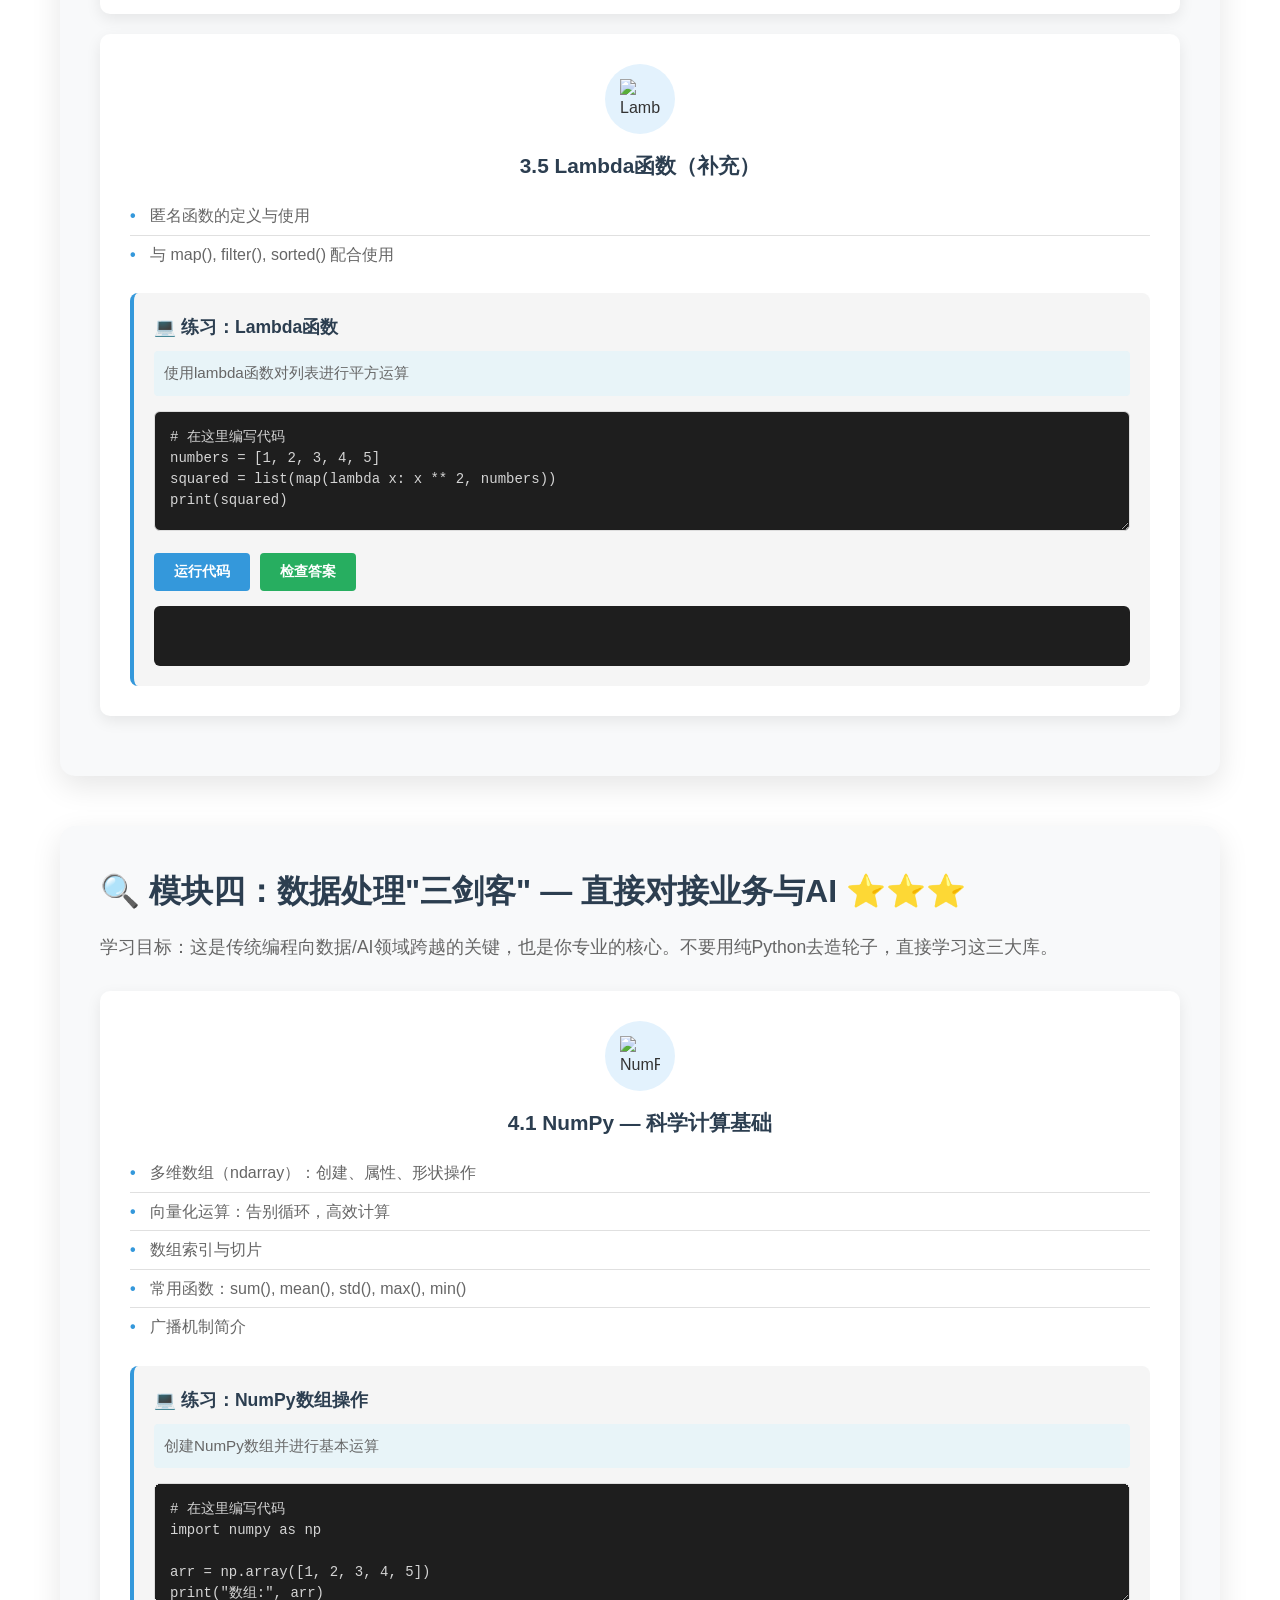
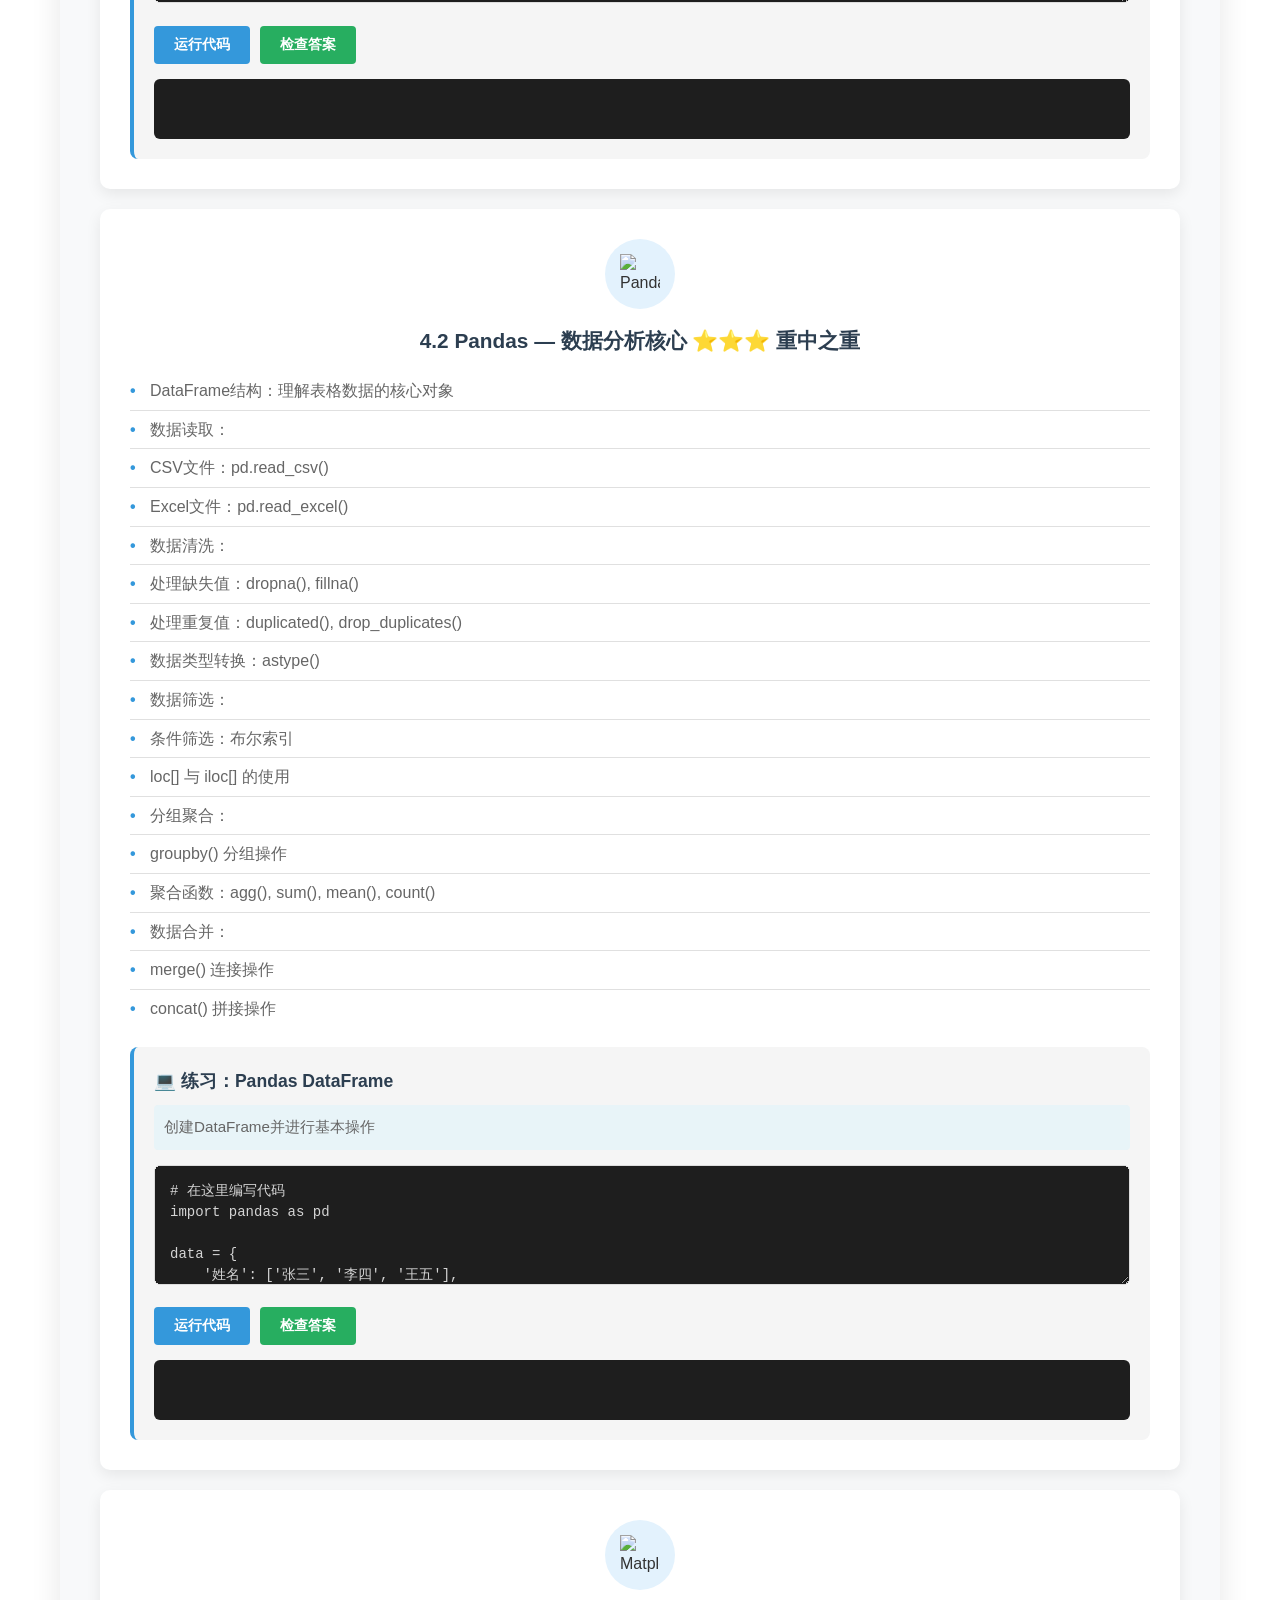
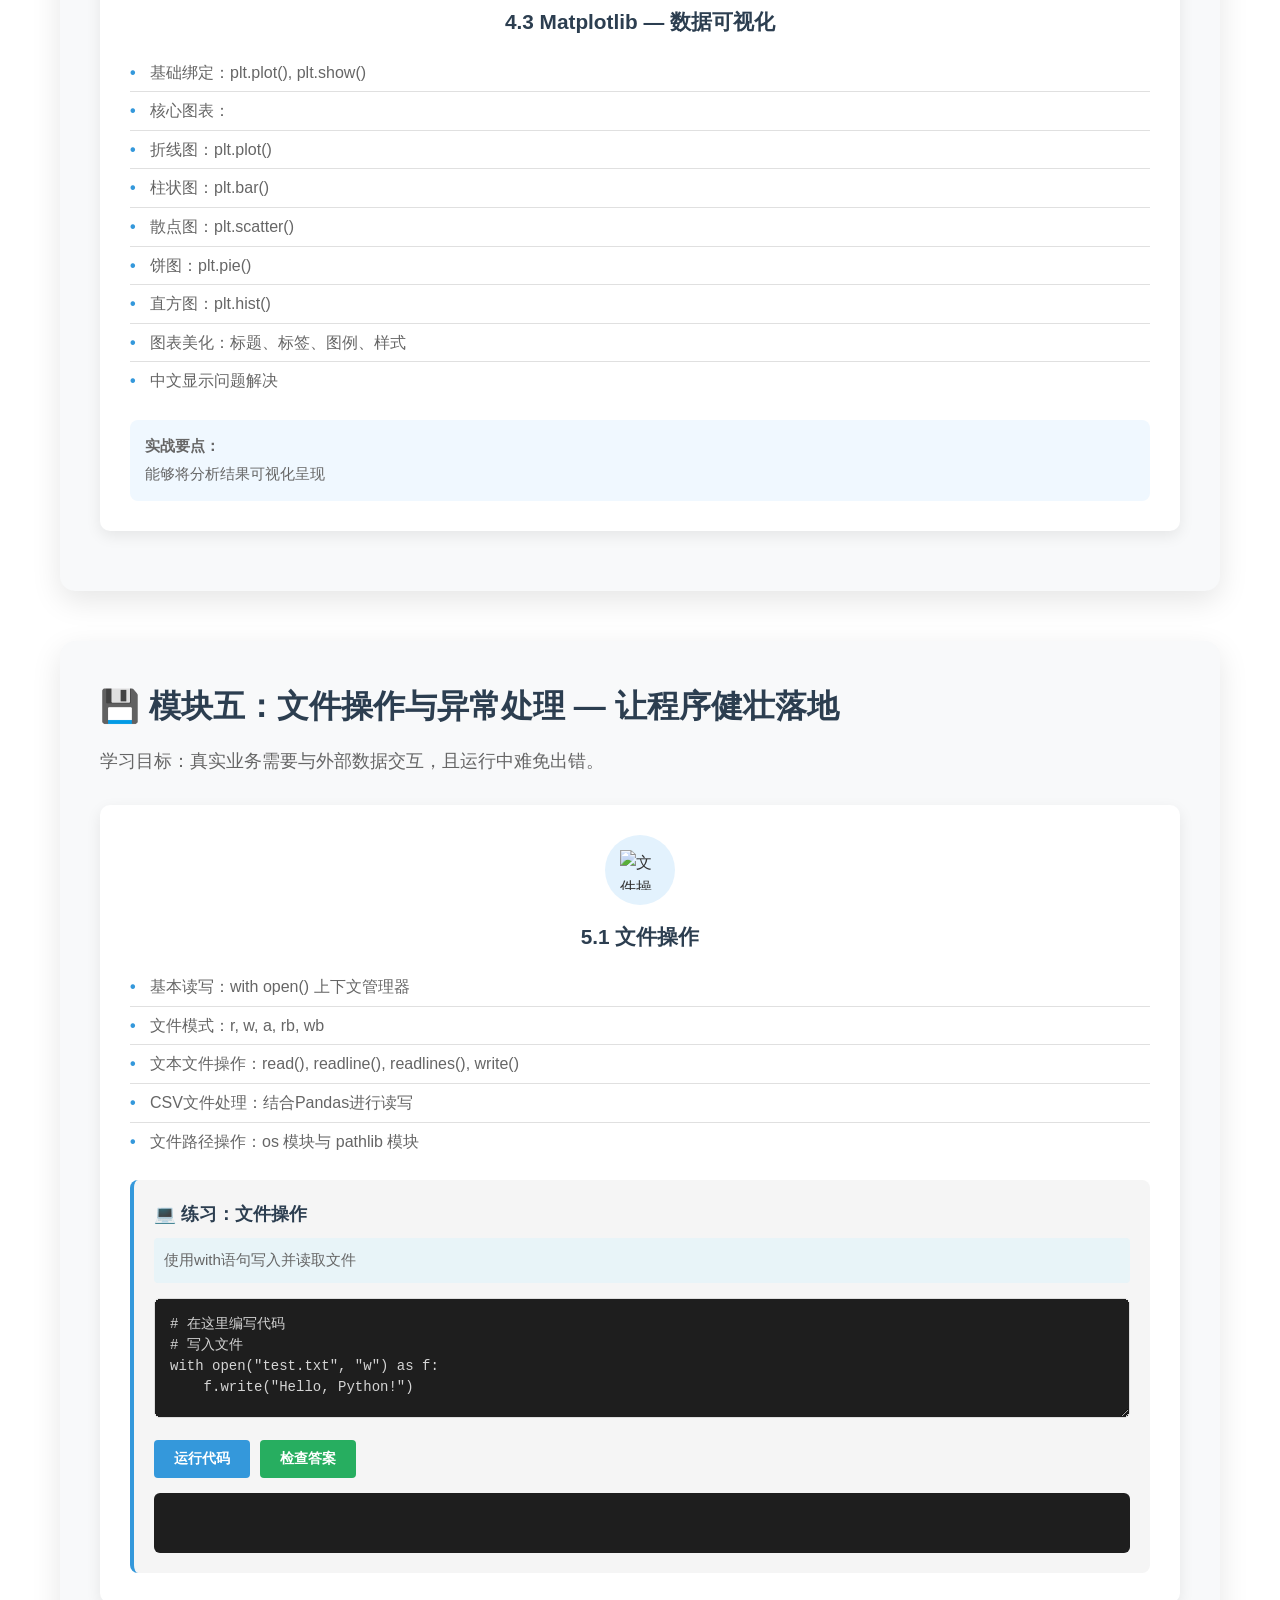
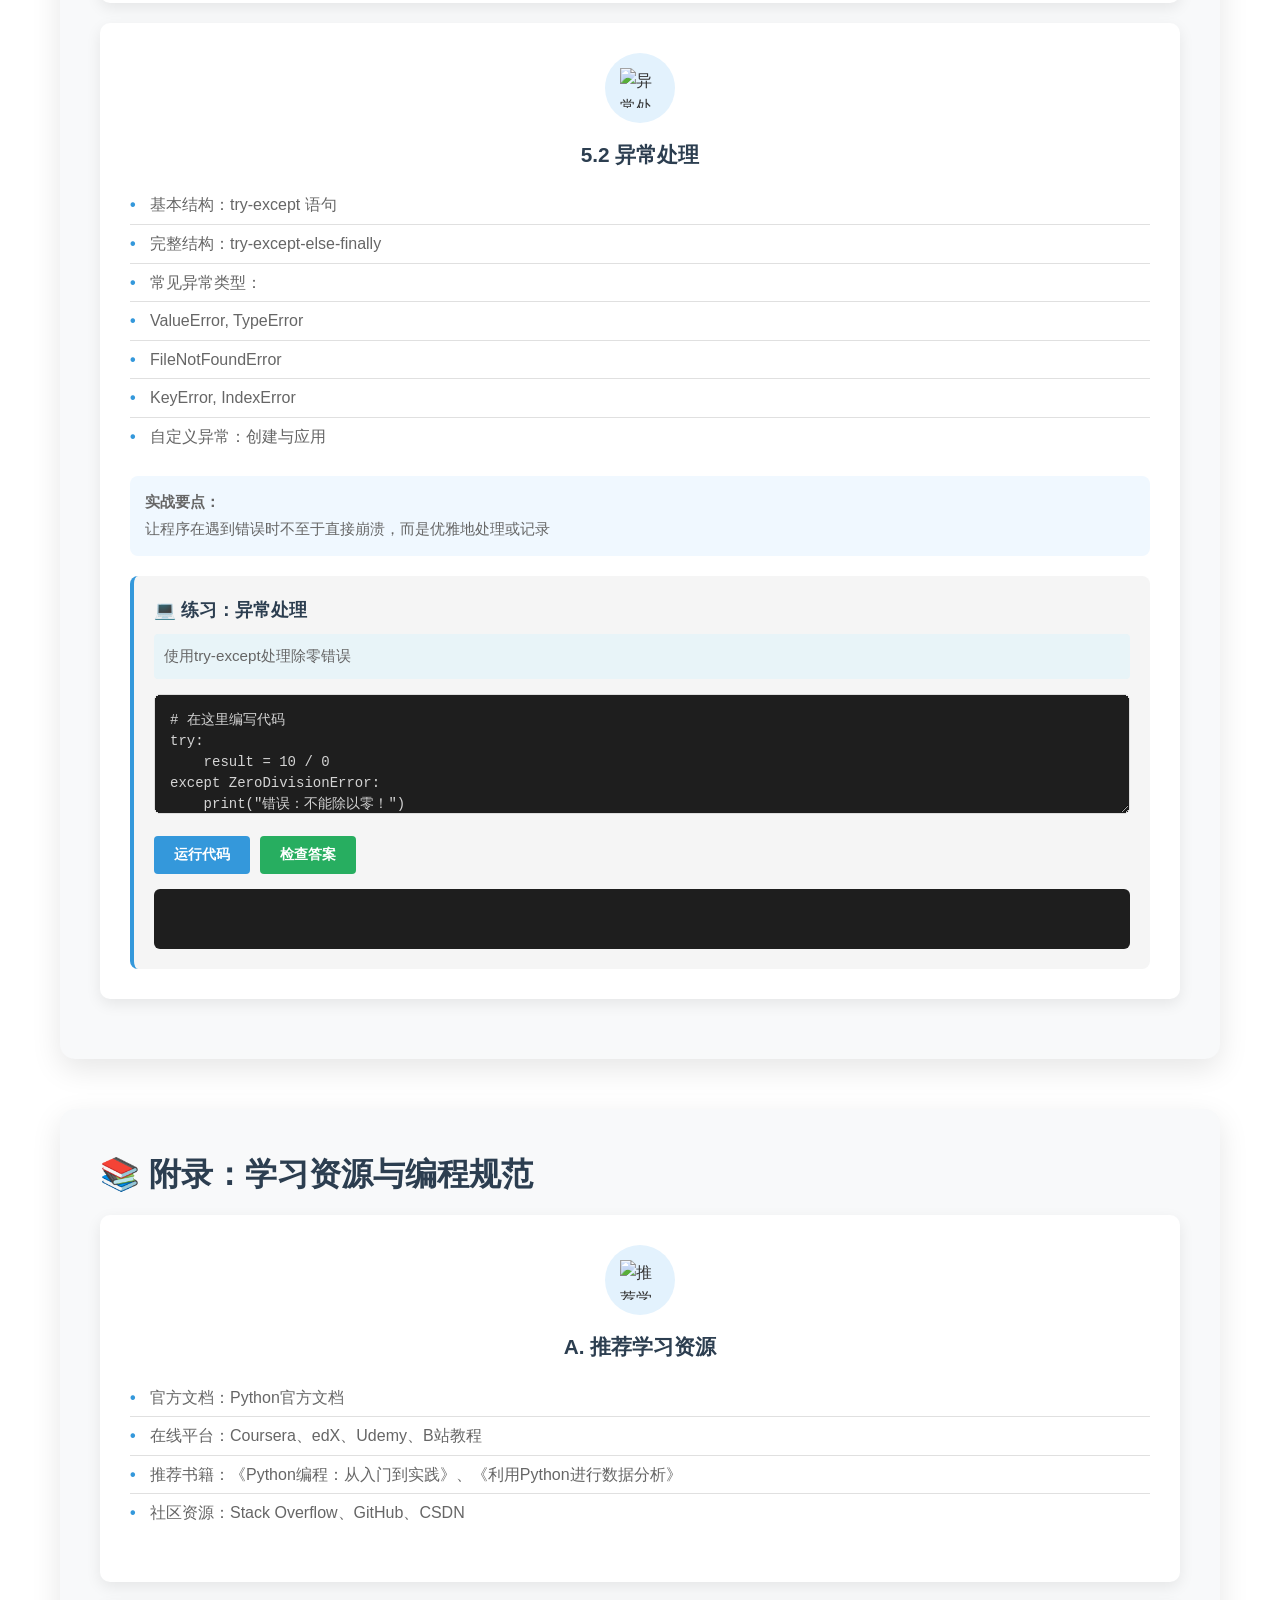
==== commit 30ec33d2: "将代码编辑器嵌入到每个学习模块中，添加代码检查功能" ====
--- a/python-course.html
+++ b/python-course.html
@@ -79,6 +79,18 @@
                         <li>数据类型转换：int(), float(), str(), bool()</li>
                         <li>类型检测：type() 函数的使用</li>
                     </ul>
+                    <div class="practice-area">
+                        <h5>💻 练习：变量与类型</h5>
+                        <p class="practice-hint">创建一个变量存储你的名字，然后输出"Hello, [你的名字]!"</p>
+                        <textarea id="practice1" class="practice-code"># 在这里编写代码
+name = "你的名字"
+print(f"Hello, {name}!")</textarea>
+                        <div class="practice-controls">
+                            <button onclick="runPractice(1)" class="run-practice-btn">运行代码</button>
+                            <button onclick="checkPractice(1)" class="check-practice-btn">检查答案</button>
+                        </div>
+                        <div id="output1" class="practice-output"></div>
+                    </div>
                 </div>
                 
                 <div class="module-card">
@@ -92,6 +104,18 @@
                         <li>逻辑运算符：and, or, not</li>
                         <li>赋值运算符：=, +=, -=, *=, /=</li>
                     </ul>
+                    <div class="practice-area">
+                        <h5>💻 练习：运算符</h5>
+                        <p class="practice-hint">计算 10 + 20 * 3 的结果并打印</p>
+                        <textarea id="practice2" class="practice-code"># 在这里编写代码
+result = 10 + 20 * 3
+print(result)</textarea>
+                        <div class="practice-controls">
+                            <button onclick="runPractice(2)" class="run-practice-btn">运行代码</button>
+                            <button onclick="checkPractice(2)" class="check-practice-btn">检查答案</button>
+                        </div>
+                        <div id="output2" class="practice-output"></div>
+                    </div>
                 </div>
                 
                 <div class="module-card">
@@ -109,6 +133,21 @@
                         <p class="resources-title">实战要点：</p>
                         <p>在AI时代，你需要清楚告诉AI"在什么条件下循环做什么事"，这部分逻辑必须清晰</p>
                     </div>
+                    <div class="practice-area">
+                        <h5>💻 练习：条件语句</h5>
+                        <p class="practice-hint">判断年龄是否成年（>=18），输出相应提示</p>
+                        <textarea id="practice3" class="practice-code"># 在这里编写代码
+age = 20
+if age >= 18:
+    print("成年人")
+else:
+    print("未成年人")</textarea>
+                        <div class="practice-controls">
+                            <button onclick="runPractice(3)" class="run-practice-btn">运行代码</button>
+                            <button onclick="checkPractice(3)" class="check-practice-btn">检查答案</button>
+                        </div>
+                        <div id="output3" class="practice-output"></div>
+                    </div>
                 </div>
             </div>
 
@@ -128,6 +167,20 @@
                         <li>列表推导式：简洁高效的数据处理方式</li>
                         <li>常用方法：sort(), reverse(), len(), in 操作</li>
                     </ul>
+                    <div class="practice-area">
+                        <h5>💻 练习：列表操作</h5>
+                        <p class="practice-hint">创建一个列表，添加元素，然后排序</p>
+                        <textarea id="practice4" class="practice-code"># 在这里编写代码
+fruits = ["apple", "banana", "cherry"]
+fruits.append("orange")
+fruits.sort()
+print(fruits)</textarea>
+                        <div class="practice-controls">
+                            <button onclick="runPractice(4)" class="run-practice-btn">运行代码</button>
+                            <button onclick="checkPractice(4)" class="check-practice-btn">检查答案</button>
+                        </div>
+                        <div id="output4" class="practice-output"></div>
+                    </div>
                 </div>
                 
                 <div class="module-card">
@@ -144,6 +197,20 @@
                         <p class="resources-title">实战要点：</p>
                         <p>字典是后续处理JSON数据、调用API返回结果的核心格式，必须熟练掌握</p>
                     </div>
+                    <div class="practice-area">
+                        <h5>💻 练习：字典操作</h5>
+                        <p class="practice-hint">创建一个学生字典，添加年龄字段，然后输出所有键值对</p>
+                        <textarea id="practice5" class="practice-code"># 在这里编写代码
+student = {"name": "张三", "grade": "大三"}
+student["age"] = 20
+for key, value in student.items():
+    print(f"{key}: {value}")</textarea>
+                        <div class="practice-controls">
+                            <button onclick="runPractice(5)" class="run-practice-btn">运行代码</button>
+                            <button onclick="checkPractice(5)" class="check-practice-btn">检查答案</button>
+                        </div>
+                        <div id="output5" class="practice-output"></div>
+                    </div>
                 </div>
                 
                 <div class="module-card">
@@ -156,6 +223,19 @@
                         <li>不可变性及其应用场景</li>
                         <li>元组解包</li>
                     </ul>
+                    <div class="practice-area">
+                        <h5>💻 练习：元组解包</h5>
+                        <p class="practice-hint">创建一个元组并进行解包</p>
+                        <textarea id="practice6" class="practice-code"># 在这里编写代码
+person = ("李四", 22, "男")
+name, age, gender = person
+print(f"姓名: {name}, 年龄: {age}, 性别: {gender}")</textarea>
+                        <div class="practice-controls">
+                            <button onclick="runPractice(6)" class="run-practice-btn">运行代码</button>
+                            <button onclick="checkPractice(6)" class="check-practice-btn">检查答案</button>
+                        </div>
+                        <div id="output6" class="practice-output"></div>
+                    </div>
                 </div>
                 
                 <div class="module-card">
@@ -168,6 +248,22 @@
                         <li>去重、交集、并集、差集运算</li>
                         <li>集合推导式</li>
                     </ul>
+                    <div class="practice-area">
+                        <h5>💻 练习：集合操作</h5>
+                        <p class="practice-hint">创建两个集合，求交集和并集</p>
+                        <textarea id="practice7" class="practice-code"># 在这里编写代码
+set1 = {1, 2, 3, 4, 5}
+set2 = {4, 5, 6, 7, 8}
+union_set = set1 | set2
+intersection_set = set1 & set2
+print("并集:", union_set)
+print("交集:", intersection_set)</textarea>
+                        <div class="practice-controls">
+                            <button onclick="runPractice(7)" class="run-practice-btn">运行代码</button>
+                            <button onclick="checkPractice(7)" class="check-practice-btn">检查答案</button>
+                        </div>
+                        <div id="output7" class="practice-output"></div>
+                    </div>
                 </div>
             </div>
 
@@ -186,6 +282,21 @@
                         <li>函数命名规范</li>
                         <li>函数调用与执行流程</li>
                     </ul>
+                    <div class="practice-area">
+                        <h5>💻 练习：函数定义</h5>
+                        <p class="practice-hint">定义一个计算两数之和的函数</p>
+                        <textarea id="practice8" class="practice-code"># 在这里编写代码
+def add(a, b):
+    return a + b
+
+result = add(5, 3)
+print(f"5 + 3 = {result}")</textarea>
+                        <div class="practice-controls">
+                            <button onclick="runPractice(8)" class="run-practice-btn">运行代码</button>
+                            <button onclick="checkPractice(8)" class="check-practice-btn">检查答案</button>
+                        </div>
+                        <div id="output8" class="practice-output"></div>
+                    </div>
                 </div>
                 
                 <div class="module-card">
@@ -199,6 +310,21 @@
                         <li>默认参数：预设默认值</li>
                         <li>可变参数：*args 和 **kwargs</li>
                     </ul>
+                    <div class="practice-area">
+                        <h5>💻 练习：参数类型</h5>
+                        <p class="practice-hint">定义一个带默认参数的问候函数</p>
+                        <textarea id="practice9" class="practice-code"># 在这里编写代码
+def greet(name, greeting="Hello"):
+    return f"{greeting}, {name}!"
+
+print(greet("World"))
+print(greet("Python", "Hi"))</textarea>
+                        <div class="practice-controls">
+                            <button onclick="runPractice(9)" class="run-practice-btn">运行代码</button>
+                            <button onclick="checkPractice(9)" class="check-practice-btn">检查答案</button>
+                        </div>
+                        <div id="output9" class="practice-output"></div>
+                    </div>
                 </div>
                 
                 <div class="module-card">
@@ -214,6 +340,21 @@
                         <p class="resources-title">实战要点：</p>
                         <p>理解函数如何输出结果，以便在后续流程中承接数据</p>
                     </div>
+                    <div class="practice-area">
+                        <h5>💻 练习：多返回值</h5>
+                        <p class="practice-hint">定义一个函数同时返回两个数的和与积</p>
+                        <textarea id="practice10" class="practice-code"># 在这里编写代码
+def calculate(a, b):
+    return a + b, a * b
+
+sum_result, product_result = calculate(4, 5)
+print(f"和: {sum_result}, 积: {product_result}")</textarea>
+                        <div class="practice-controls">
+                            <button onclick="runPractice(10)" class="run-practice-btn">运行代码</button>
+                            <button onclick="checkPractice(10)" class="check-practice-btn">检查答案</button>
+                        </div>
+                        <div id="output10" class="practice-output"></div>
+                    </div>
                 </div>
                 
                 <div class="module-card">
@@ -241,6 +382,19 @@
                         <li>匿名函数的定义与使用</li>
                         <li>与 map(), filter(), sorted() 配合使用</li>
                     </ul>
+                    <div class="practice-area">
+                        <h5>💻 练习：Lambda函数</h5>
+                        <p class="practice-hint">使用lambda函数对列表进行平方运算</p>
+                        <textarea id="practice11" class="practice-code"># 在这里编写代码
+numbers = [1, 2, 3, 4, 5]
+squared = list(map(lambda x: x ** 2, numbers))
+print(squared)</textarea>
+                        <div class="practice-controls">
+                            <button onclick="runPractice(11)" class="run-practice-btn">运行代码</button>
+                            <button onclick="checkPractice(11)" class="check-practice-btn">检查答案</button>
+                        </div>
+                        <div id="output11" class="practice-output"></div>
+                    </div>
                 </div>
             </div>
 
@@ -261,6 +415,24 @@
                         <li>常用函数：sum(), mean(), std(), max(), min()</li>
                         <li>广播机制简介</li>
                     </ul>
+                    <div class="practice-area">
+                        <h5>💻 练习：NumPy数组操作</h5>
+                        <p class="practice-hint">创建NumPy数组并进行基本运算</p>
+                        <textarea id="practice12" class="practice-code"># 在这里编写代码
+import numpy as np
+
+arr = np.array([1, 2, 3, 4, 5])
+print("数组:", arr)
+print("数组类型:", arr.dtype)
+print("数组形状:", arr.shape)
+print("数组求和:", arr.sum())
+print("数组均值:", arr.mean())</textarea>
+                        <div class="practice-controls">
+                            <button onclick="runPractice(12)" class="run-practice-btn">运行代码</button>
+                            <button onclick="checkPractice(12)" class="check-practice-btn">检查答案</button>
+                        </div>
+                        <div id="output12" class="practice-output"></div>
+                    </div>
                 </div>
                 
                 <div class="module-card">
@@ -287,6 +459,27 @@
                         <li>merge() 连接操作</li>
                         <li>concat() 拼接操作</li>
                     </ul>
+                    <div class="practice-area">
+                        <h5>💻 练习：Pandas DataFrame</h5>
+                        <p class="practice-hint">创建DataFrame并进行基本操作</p>
+                        <textarea id="practice13" class="practice-code"># 在这里编写代码
+import pandas as pd
+
+data = {
+    '姓名': ['张三', '李四', '王五'],
+    '年龄': [20, 21, 19],
+    '成绩': [85, 92, 78]
+}
+df = pd.DataFrame(data)
+print(df)
+print("\n平均年龄:", df['年龄'].mean())
+print("最高成绩:", df['成绩'].max())</textarea>
+                        <div class="practice-controls">
+                            <button onclick="runPractice(13)" class="run-practice-btn">运行代码</button>
+                            <button onclick="checkPractice(13)" class="check-practice-btn">检查答案</button>
+                        </div>
+                        <div id="output13" class="practice-output"></div>
+                    </div>
                 </div>
                 
                 <div class="module-card">
@@ -329,6 +522,24 @@
                         <li>CSV文件处理：结合Pandas进行读写</li>
                         <li>文件路径操作：os 模块与 pathlib 模块</li>
                     </ul>
+                    <div class="practice-area">
+                        <h5>💻 练习：文件操作</h5>
+                        <p class="practice-hint">使用with语句写入并读取文件</p>
+                        <textarea id="practice14" class="practice-code"># 在这里编写代码
+# 写入文件
+with open("test.txt", "w") as f:
+    f.write("Hello, Python!")
+
+# 读取文件
+with open("test.txt", "r") as f:
+    content = f.read()
+    print(content)</textarea>
+                        <div class="practice-controls">
+                            <button onclick="runPractice(14)" class="run-practice-btn">运行代码</button>
+                            <button onclick="checkPractice(14)" class="check-practice-btn">检查答案</button>
+                        </div>
+                        <div id="output14" class="practice-output"></div>
+                    </div>
                 </div>
                 
                 <div class="module-card">
@@ -348,6 +559,24 @@
                     <div class="module-resources">
                         <p class="resources-title">实战要点：</p>
                         <p>让程序在遇到错误时不至于直接崩溃，而是优雅地处理或记录</p>
+                    </div>
+                    <div class="practice-area">
+                        <h5>💻 练习：异常处理</h5>
+                        <p class="practice-hint">使用try-except处理除零错误</p>
+                        <textarea id="practice15" class="practice-code"># 在这里编写代码
+try:
+    result = 10 / 0
+except ZeroDivisionError:
+    print("错误：不能除以零！")
+else:
+    print(f"结果: {result}")
+finally:
+    print("程序执行完毕")</textarea>
+                        <div class="practice-controls">
+                            <button onclick="runPractice(15)" class="run-practice-btn">运行代码</button>
+                            <button onclick="checkPractice(15)" class="check-practice-btn">检查答案</button>
+                        </div>
+                        <div id="output15" class="practice-output"></div>
                     </div>
                 </div>
             </div>
@@ -831,42 +1060,7 @@
         }
     </style>
 
-    <!-- 代码编辑器组件 -->
-    <div id="code-editor-container" class="code-editor-container">
-        <div class="code-editor-header">
-            <h3>Python代码运行器</h3>
-            <button id="toggle-editor" class="toggle-btn">−</button>
-        </div>
-        <div id="editor-content" class="editor-content">
-            <div class="code-editor">
-                <textarea id="code-input"># 在这里输入Python代码
-print("Hello, Python!")
-
-# 尝试一些基本操作
-x = 10
-y = 20
-print(f"x + y = {x + y}")
-
-# 定义一个函数
-def greet(name):
-    return f"Hello, {name}!"
-
-print(greet("World"))</textarea>
-                <div class="editor-controls">
-                    <button id="run-code" class="run-btn">运行代码</button>
-                    <button id="clear-output" class="clear-btn">清空输出</button>
-                </div>
-            </div>
-            <div class="output-container">
-                <h4>输出结果：</h4>
-                <div id="code-output" class="code-output"></div>
-            </div>
-        </div>
-        <div class="resize-handle"></div>
-    </div>
-
     <script>
-        // 初始化Pyodide
         let pyodide;
         async function initPyodide() {
             pyodide = await loadPyodide();
@@ -874,25 +1068,12 @@
         }
         initPyodide();
 
-        // 初始化CodeMirror
-        const codeInput = document.getElementById('code-input');
-        const editor = CodeMirror.fromTextArea(codeInput, {
-            mode: 'python',
-            theme: 'monokai',
-            lineNumbers: true,
-            matchBrackets: true,
-            indentUnit: 4,
-            autofocus: false
-        });
-
-        // 运行代码
-        document.getElementById('run-code').addEventListener('click', async function() {
-            const code = editor.getValue();
-            const output = document.getElementById('code-output');
+        async function runPractice(id) {
+            const code = document.getElementById(`practice${id}`).value;
+            const output = document.getElementById(`output${id}`);
             output.innerHTML = '<div class="loading">运行中...</div>';
             
             try {
-                // 重定向标准输出
                 const oldStdout = pyodide.globals.get('sys').stdout;
                 let outputText = '';
                 
@@ -905,232 +1086,174 @@
                 
                 await pyodide.runPythonAsync(code);
                 
-                // 恢复标准输出
                 pyodide.globals.get('sys').stdout = oldStdout;
                 
-                output.innerHTML = '<pre>' + outputText + '</pre>';
+                output.innerHTML = '<pre class="success">' + outputText + '</pre>';
             } catch (error) {
                 output.innerHTML = '<pre class="error">' + error + '</pre>';
             }
-        });
-
-        // 清空输出
-        document.getElementById('clear-output').addEventListener('click', function() {
-            document.getElementById('code-output').innerHTML = '';
-        });
-
-        // 折叠/展开编辑器
-        document.getElementById('toggle-editor').addEventListener('click', function() {
-            const content = document.getElementById('editor-content');
-            const btn = this;
-            if (content.style.display === 'none') {
-                content.style.display = 'flex';
-                btn.textContent = '−';
-            } else {
-                content.style.display = 'none';
-                btn.textContent = '+';
-            }
-        });
-
-        // 拖动功能
-        const container = document.getElementById('code-editor-container');
-        let isDragging = false;
-        let offsetX, offsetY;
-
-        container.querySelector('.code-editor-header').addEventListener('mousedown', function(e) {
-            isDragging = true;
-            offsetX = e.clientX - container.getBoundingClientRect().left;
-            offsetY = e.clientY - container.getBoundingClientRect().top;
-            container.style.cursor = 'grabbing';
-        });
-
-        document.addEventListener('mousemove', function(e) {
-            if (isDragging) {
-                container.style.left = (e.clientX - offsetX) + 'px';
-                container.style.top = (e.clientY - offsetY) + 'px';
-            }
-        });
-
-        document.addEventListener('mouseup', function() {
-            isDragging = false;
-            container.style.cursor = 'grab';
-        });
-
-        // 缩放功能
-        const resizeHandle = document.querySelector('.resize-handle');
-        let isResizing = false;
-
-        resizeHandle.addEventListener('mousedown', function(e) {
-            isResizing = true;
-            e.preventDefault();
-            document.body.style.cursor = 'se-resize';
-        });
-
-        document.addEventListener('mousemove', function(e) {
-            if (isResizing) {
-                const containerRect = container.getBoundingClientRect();
-                const newWidth = e.clientX - containerRect.left;
-                const newHeight = e.clientY - containerRect.top;
-                
-                // 设置最小尺寸
-                if (newWidth > 400 && newHeight > 300) {
-                    container.style.width = newWidth + 'px';
-                    container.style.height = newHeight + 'px';
-                    
-                    // 调整CodeMirror高度
-                    if (editor) {
-                        const editorHeight = newHeight - 150; // 减去其他元素的高度
-                        editor.setSize('100%', Math.max(150, editorHeight) + 'px');
-                    }
+        }
+
+        function checkPractice(id) {
+            const code = document.getElementById(`practice${id}`).value;
+            const output = document.getElementById(`output${id}`);
+            
+            const expectedResults = {
+                1: /Hello.*你的名字/,
+                2: /70/,
+                3: /成年人/,
+                4: /apple.*banana.*cherry.*orange/,
+                5: /name.*张三.*grade.*大三.*age.*20/,
+                6: /姓名.*李四.*年龄.*22.*性别.*男/,
+                7: /并集.*1.*2.*3.*4.*5.*6.*7.*8.*交集.*4.*5/,
+                8: /5 \+ 3 = 8/,
+                9: /Hello.*World.*Hi.*Python/,
+                10: /和.*9.*积.*20/,
+                11: /\[1.*4.*9.*16.*25\]/,
+                12: /数组.*\[1.*2.*3.*4.*5\].*数组求和.*15.*数组均值.*3\.0/,
+                13: /张三.*李四.*王五.*平均年龄.*20\.0.*最高成绩.*92/,
+                14: /Hello.*Python/,
+                15: /错误.*不能除以零.*程序执行完毕/
+            };
+            
+            runPractice(id);
+            
+            setTimeout(() => {
+                const resultText = output.textContent;
+                if (expectedResults[id] && expectedResults[id].test(resultText)) {
+                    output.innerHTML += '<div class="check-result correct">✅ 答案正确！</div>';
+                } else {
+                    output.innerHTML += '<div class="check-result wrong">❌ 答案不正确，请检查代码</div>';
                 }
-            }
-        });
-
-        document.addEventListener('mouseup', function() {
-            isResizing = false;
-            document.body.style.cursor = '';
-        });
+            }, 1000);
+        }
     </script>
 
     <style>
-        /* 代码编辑器样式 */
-        .code-editor-container {
-            position: fixed;
-            bottom: 20px;
-            right: 20px;
-            width: 600px;
-            max-width: 90vw;
-            height: 500px;
-            max-height: 80vh;
-            background-color: #2c3e50;
+        /* 练习区域样式 */
+        .practice-area {
+            background-color: #f5f5f5;
             border-radius: 8px;
-            box-shadow: 0 4px 20px rgba(0, 0, 0, 0.3);
-            z-index: 1000;
-            cursor: grab;
-            overflow: hidden;
-        }
-
-        .code-editor-header {
-            display: flex;
-            justify-content: space-between;
-            align-items: center;
-            padding: 12px 15px;
-            background-color: #34495e;
-            color: white;
-            border-radius: 8px 8px 0 0;
-        }
-
-        .code-editor-header h3 {
-            margin: 0;
-            font-size: 1rem;
-            font-weight: bold;
-        }
-
-        .toggle-btn {
-            background: none;
-            border: none;
-            color: white;
-            font-size: 1.5rem;
-            cursor: pointer;
-            padding: 0;
-            width: 24px;
-            height: 24px;
-            display: flex;
-            align-items: center;
-            justify-content: center;
-        }
-
-        .editor-content {
-            display: flex;
-            flex-direction: column;
-            background-color: #1e1e1e;
-            border-radius: 0 0 8px 8px;
-        }
-
-        .code-editor {
-            flex: 1;
+            padding: 20px;
+            margin-top: 20px;
+            border-left: 4px solid #3498db;
+        }
+
+        .practice-area h5 {
+            margin: 0 0 10px 0;
+            color: #2c3e50;
+            font-size: 1.1rem;
+        }
+
+        .practice-hint {
+            color: #666;
+            font-size: 0.95rem;
+            margin-bottom: 15px;
+            background-color: #e8f4f8;
             padding: 10px;
-        }
-
-        .CodeMirror {
-            height: 300px;
+            border-radius: 4px;
+        }
+
+        .practice-code {
+            width: 100%;
+            min-height: 120px;
+            padding: 15px;
             font-family: 'Consolas', 'Monaco', 'Courier New', monospace;
             font-size: 14px;
-            border-radius: 4px;
-        }
-
-        .editor-controls {
+            border: 1px solid #ddd;
+            border-radius: 6px;
+            background-color: #1e1e1e;
+            color: #d4d4d4;
+            resize: vertical;
+            line-height: 1.5;
+        }
+
+        .practice-code:focus {
+            outline: none;
+            border-color: #3498db;
+            box-shadow: 0 0 0 2px rgba(52, 152, 219, 0.2);
+        }
+
+        .practice-controls {
             display: flex;
             gap: 10px;
-            margin-top: 10px;
-            padding-top: 10px;
-            border-top: 1px solid #333;
-        }
-
-        .run-btn, .clear-btn {
-            padding: 8px 16px;
+            margin-top: 15px;
+        }
+
+        .run-practice-btn, .check-practice-btn {
+            padding: 10px 20px;
             border: none;
             border-radius: 4px;
             cursor: pointer;
             font-weight: bold;
+            font-size: 14px;
             transition: all 0.3s;
         }
 
-        .run-btn {
+        .run-practice-btn {
+            background-color: #3498db;
+            color: white;
+        }
+
+        .run-practice-btn:hover {
+            background-color: #2980b9;
+            transform: translateY(-1px);
+            box-shadow: 0 4px 12px rgba(52, 152, 219, 0.3);
+        }
+
+        .check-practice-btn {
             background-color: #27ae60;
             color: white;
         }
 
-        .run-btn:hover {
+        .check-practice-btn:hover {
             background-color: #229954;
             transform: translateY(-1px);
-        }
-
-        .clear-btn {
-            background-color: #95a5a6;
-            color: white;
-        }
-
-        .clear-btn:hover {
-            background-color: #7f8c8d;
-            transform: translateY(-1px);
-        }
-
-        .output-container {
-            background-color: #2c3e50;
+            box-shadow: 0 4px 12px rgba(39, 174, 96, 0.3);
+        }
+
+        .practice-output {
+            margin-top: 15px;
             padding: 15px;
-            border-top: 1px solid #333;
-        }
-
-        .output-container h4 {
-            margin: 0 0 10px 0;
-            color: #ecf0f1;
-            font-size: 0.9rem;
-        }
-
-        .code-output {
             background-color: #1e1e1e;
+            border-radius: 6px;
+            min-height: 60px;
+            font-family: 'Consolas', 'Monaco', 'Courier New', monospace;
+            font-size: 14px;
+            color: #d4d4d4;
+            white-space: pre-wrap;
+            word-wrap: break-word;
+        }
+
+        .practice-output .success {
+            color: #4ecdc4;
+        }
+
+        .practice-output .error {
+            color: #e74c3c;
+        }
+
+        .practice-output .loading {
+            color: #f39c12;
+            font-style: italic;
+        }
+
+        .check-result {
+            margin-top: 10px;
             padding: 10px;
             border-radius: 4px;
-            max-height: 200px;
-            overflow-y: auto;
-            font-family: 'Consolas', 'Monaco', 'Courier New', monospace;
-            font-size: 14px;
-            color: #ecf0f1;
-        }
-
-        .code-output pre {
-            margin: 0;
-            white-space: pre-wrap;
-        }
-
-        .code-output .error {
+            font-weight: bold;
+            text-align: center;
+        }
+
+        .check-result.correct {
+            background-color: rgba(39, 174, 96, 0.2);
+            color: #27ae60;
+        }
+
+        .check-result.wrong {
+            background-color: rgba(231, 76, 60, 0.2);
             color: #e74c3c;
-        }
-
-        .code-output .loading {
-            color: #f39c12;
-            font-style: italic;
         }
 
         /* 学习路线图样式 */
@@ -1212,34 +1335,18 @@
             color: #2c3e50;
         }
 
-        /* 缩放手柄样式 */
-        .resize-handle {
-            position: absolute;
-            bottom: 0;
-            right: 0;
-            width: 15px;
-            height: 15px;
-            background-color: #3498db;
-            cursor: se-resize;
-            border-radius: 0 0 8px 0;
-            border-top: 1px solid #2980b9;
-            border-left: 1px solid #2980b9;
-        }
-
-        .resize-handle:hover {
-            background-color: #2980b9;
-        }
-
         /* 响应式设计 */
         @media (max-width: 768px) {
-            .code-editor-container {
-                width: 90vw;
-                right: 5vw;
-                left: 5vw;
-            }
-
-            .CodeMirror {
-                height: 200px;
+            .practice-controls {
+                flex-direction: column;
+            }
+
+            .run-practice-btn, .check-practice-btn {
+                width: 100%;
+            }
+
+            .practice-code {
+                min-height: 150px;
             }
         }
     </style>
